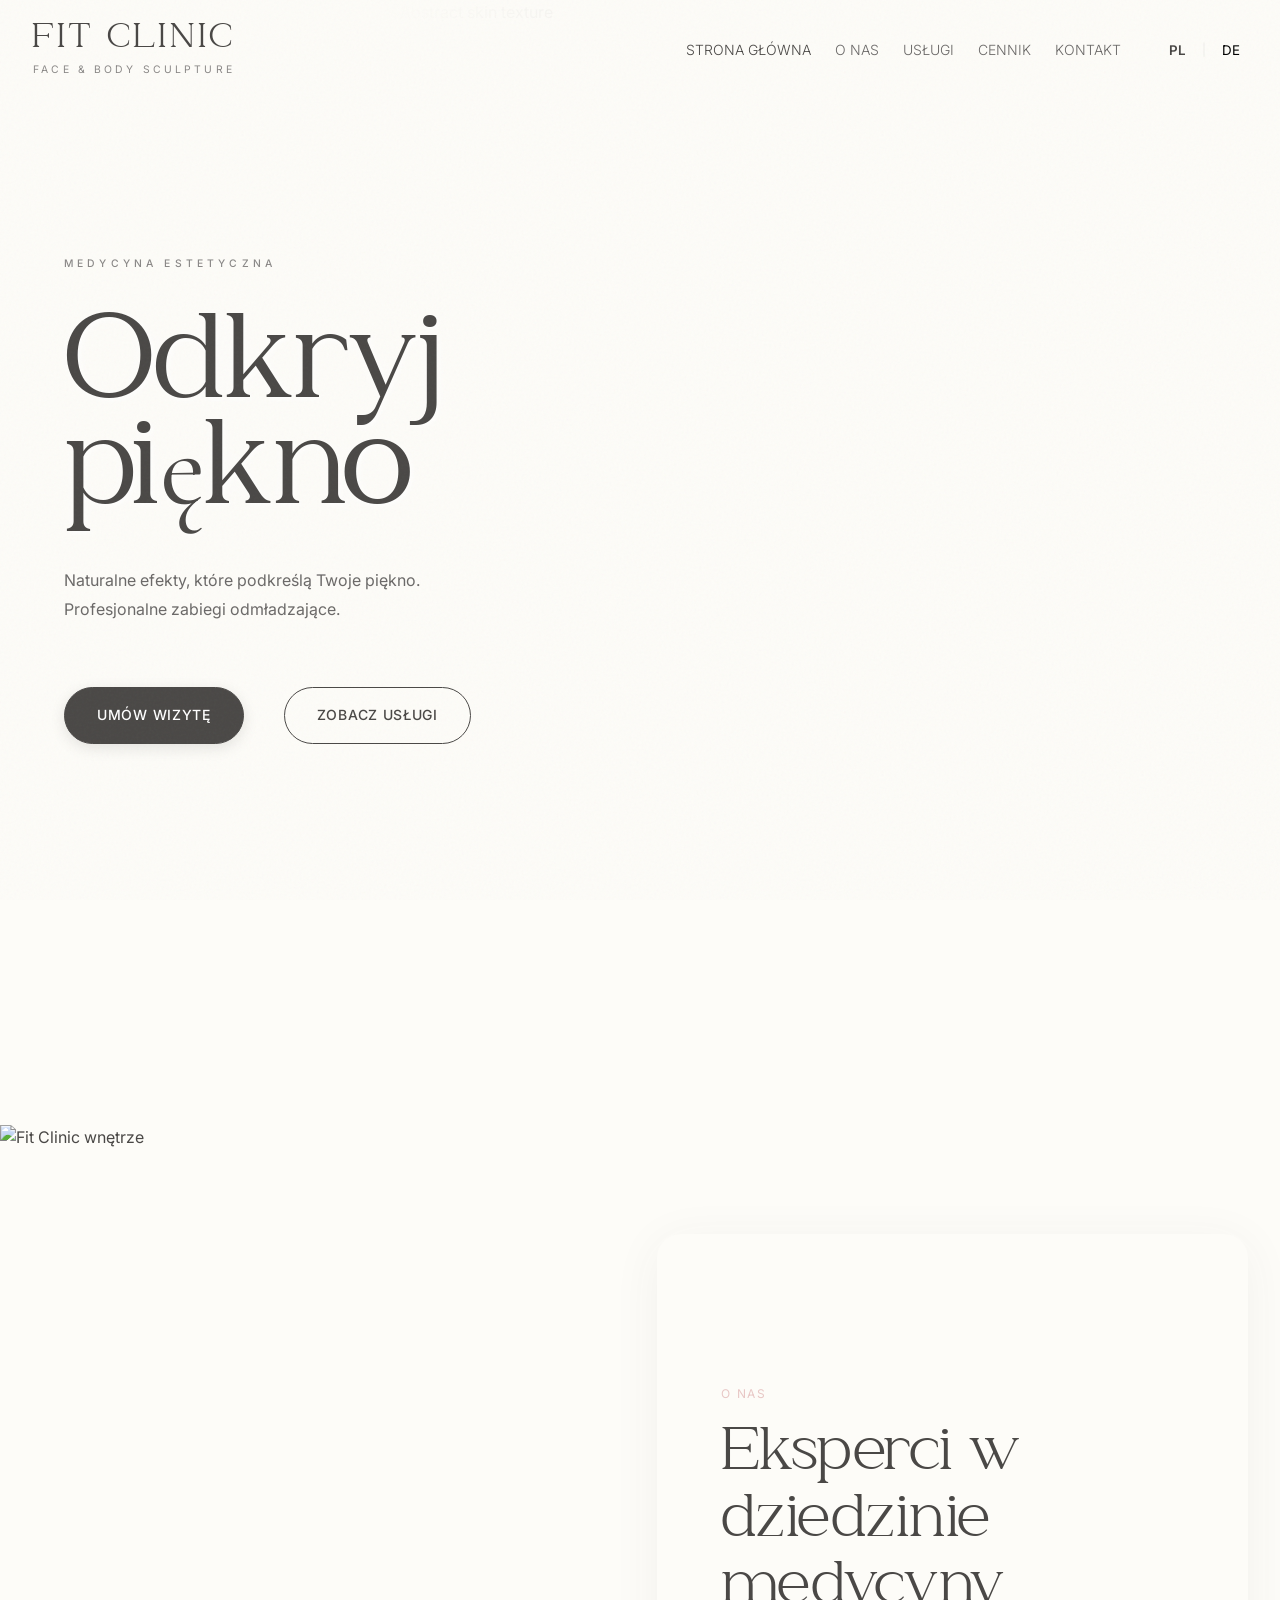
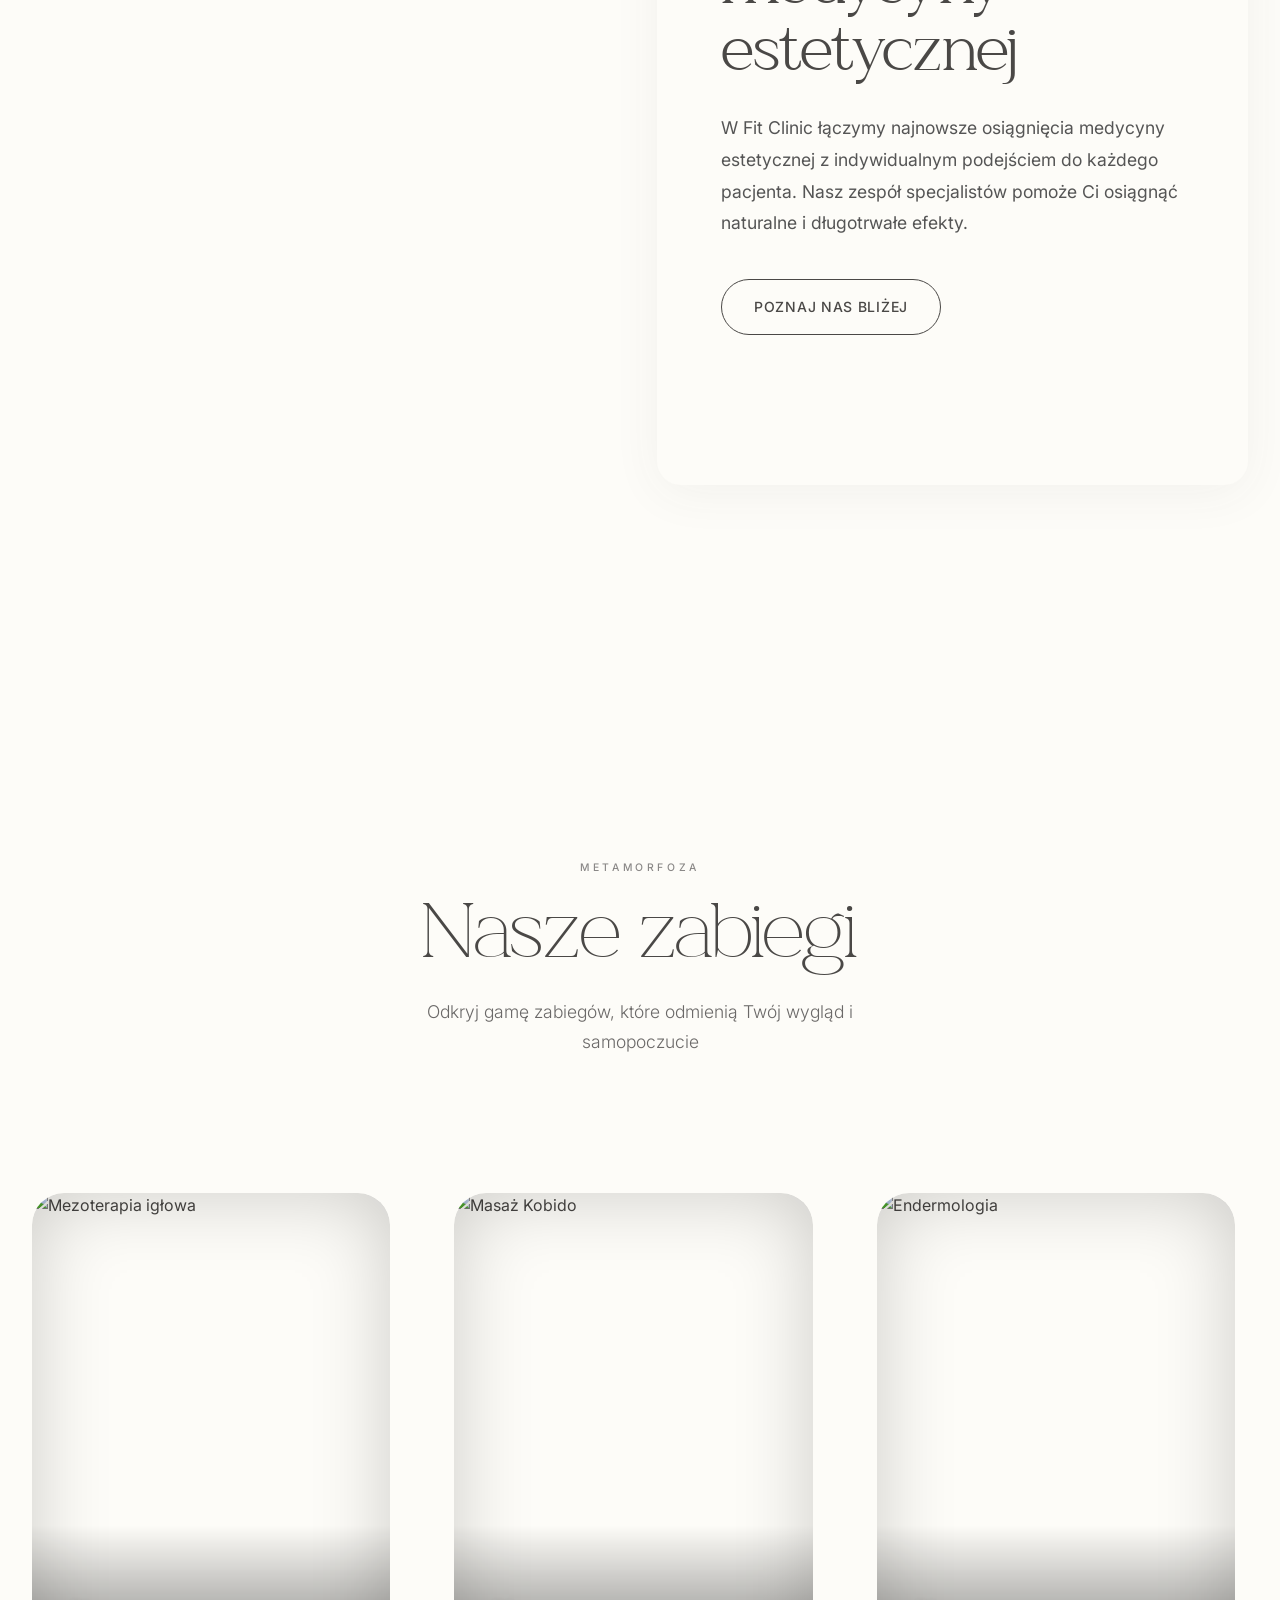
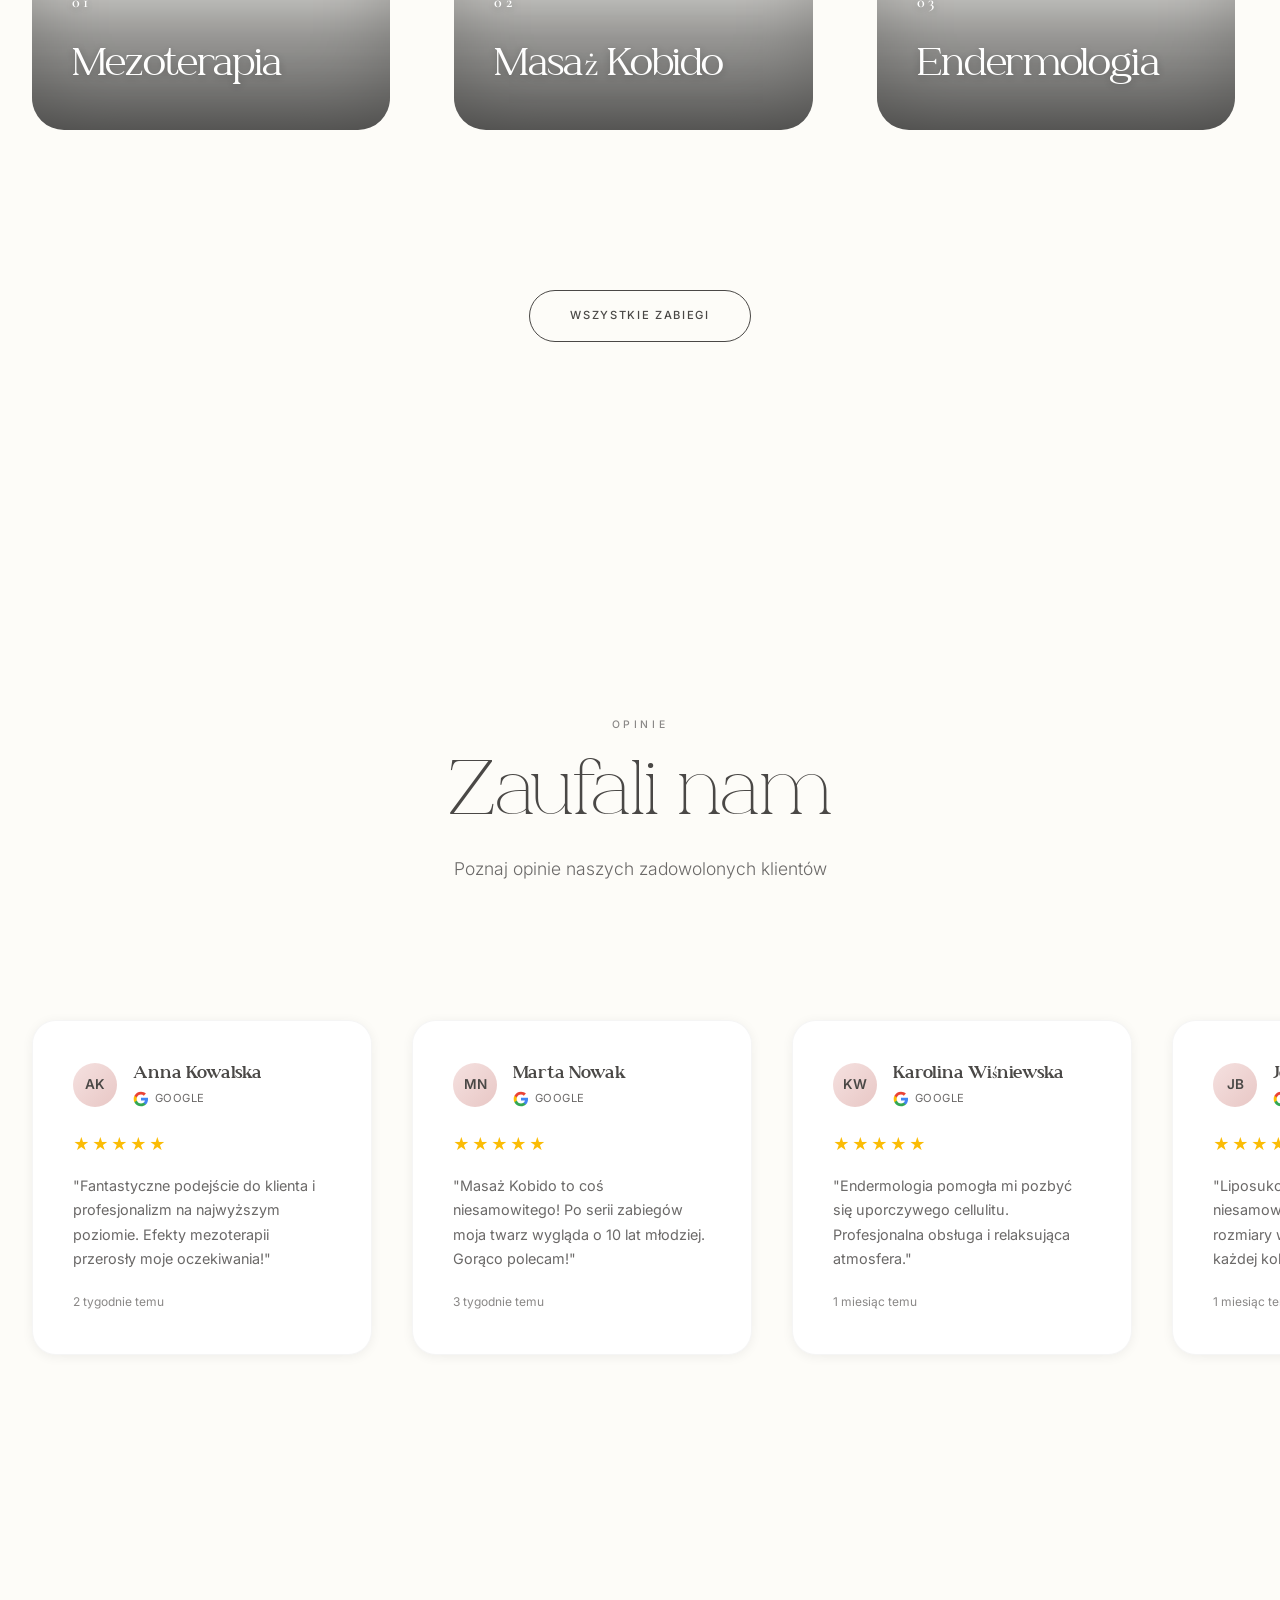
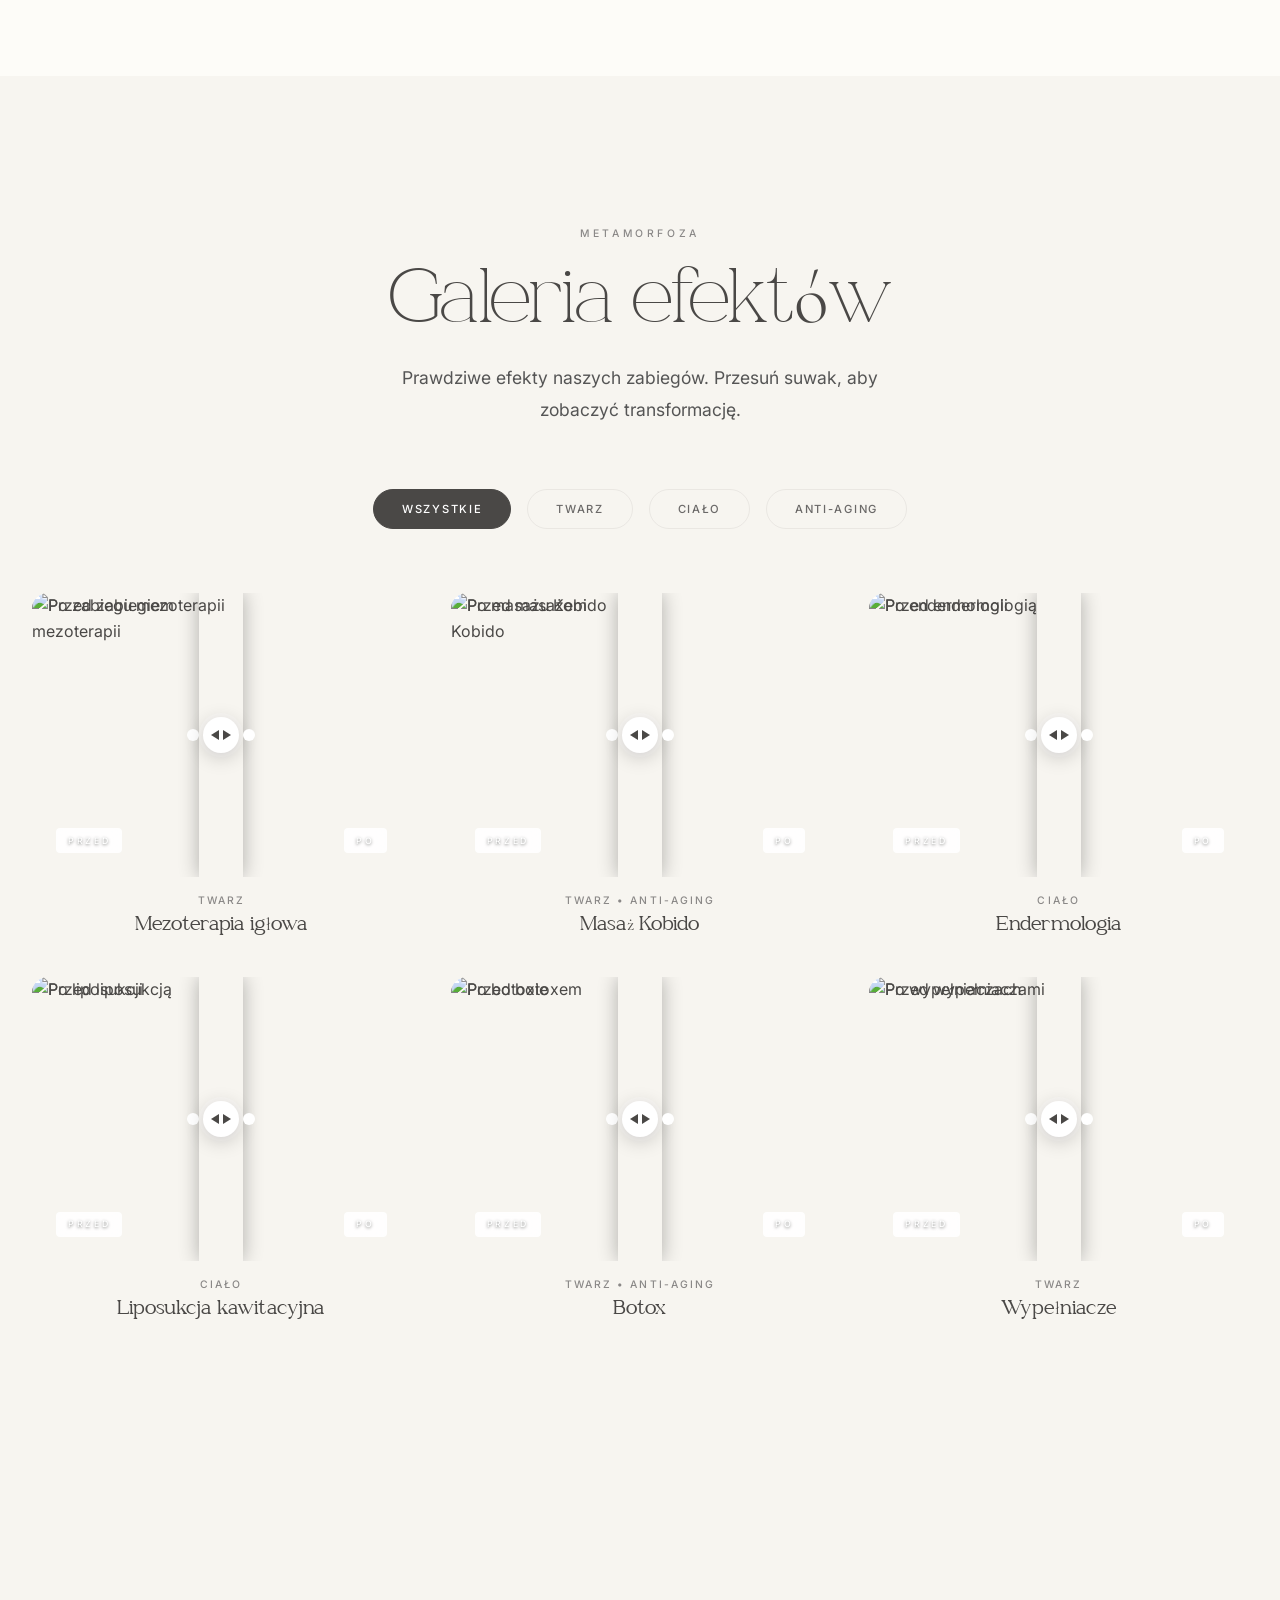
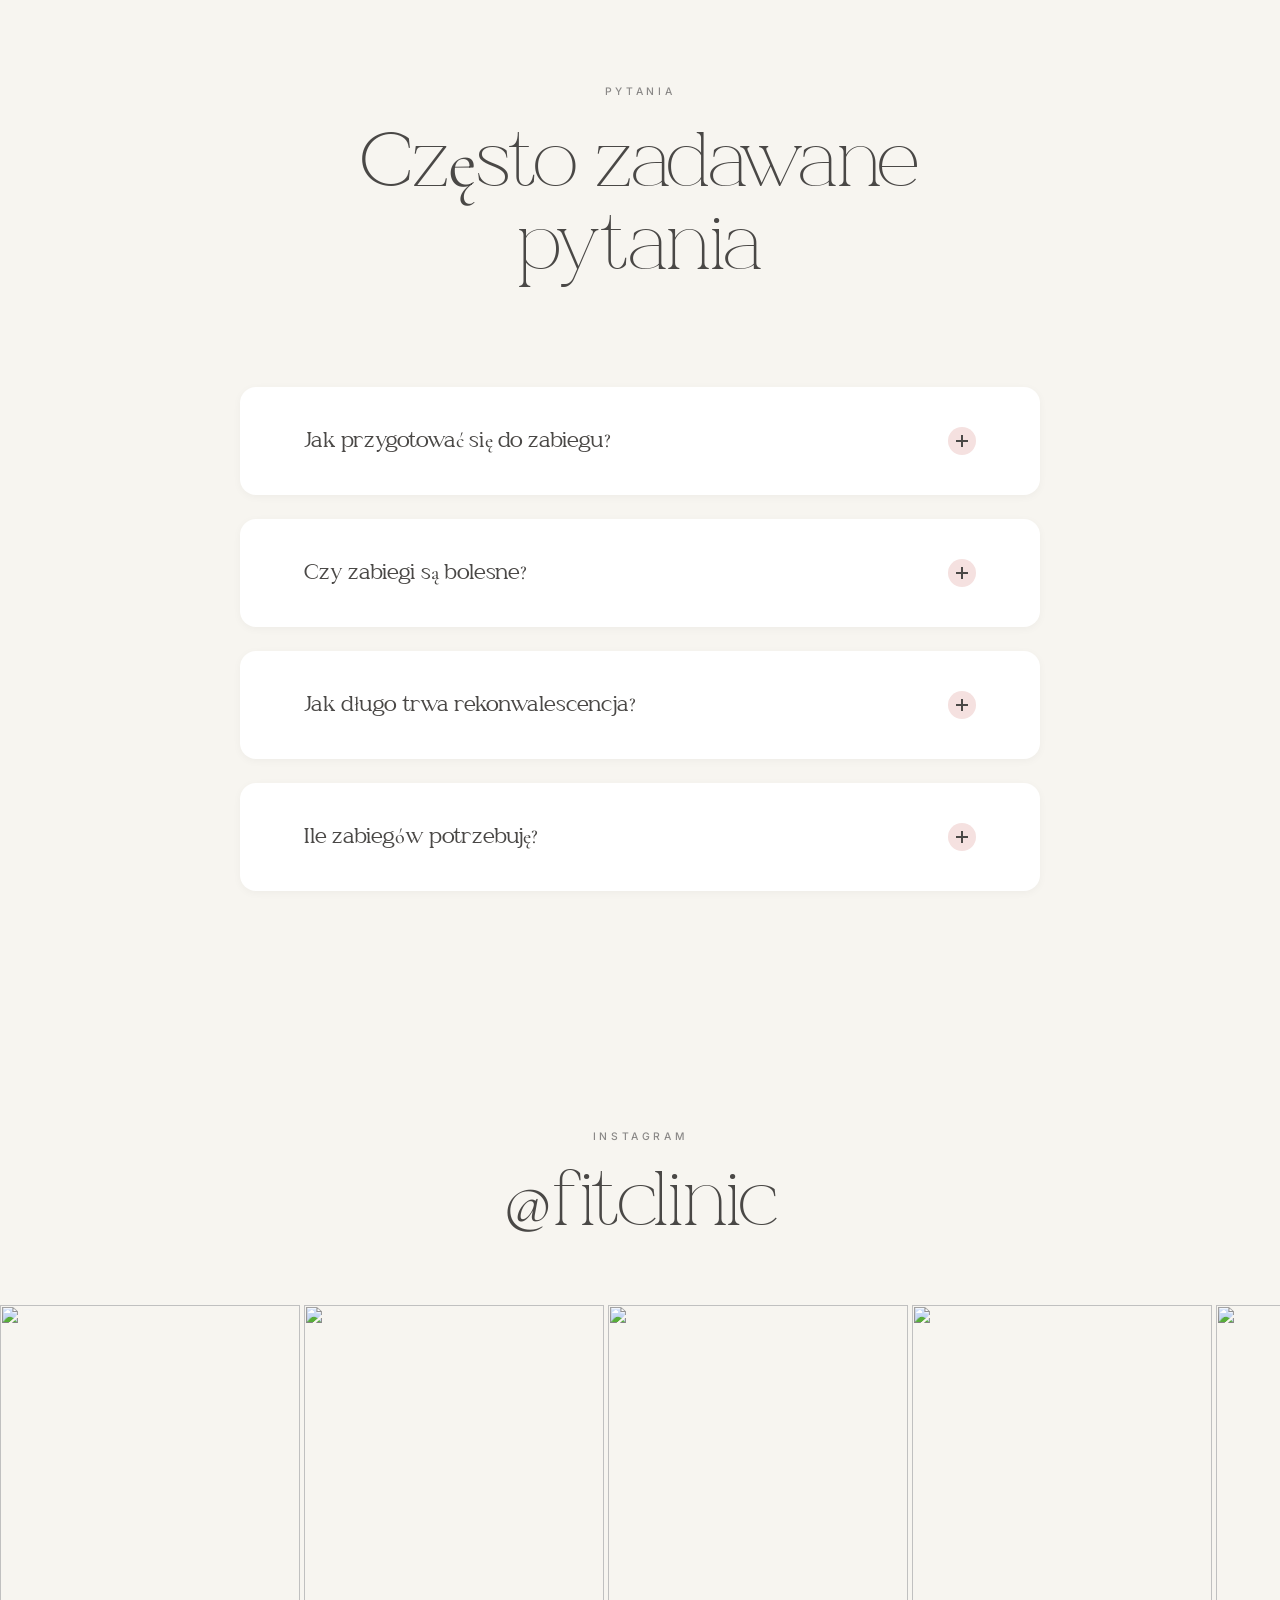
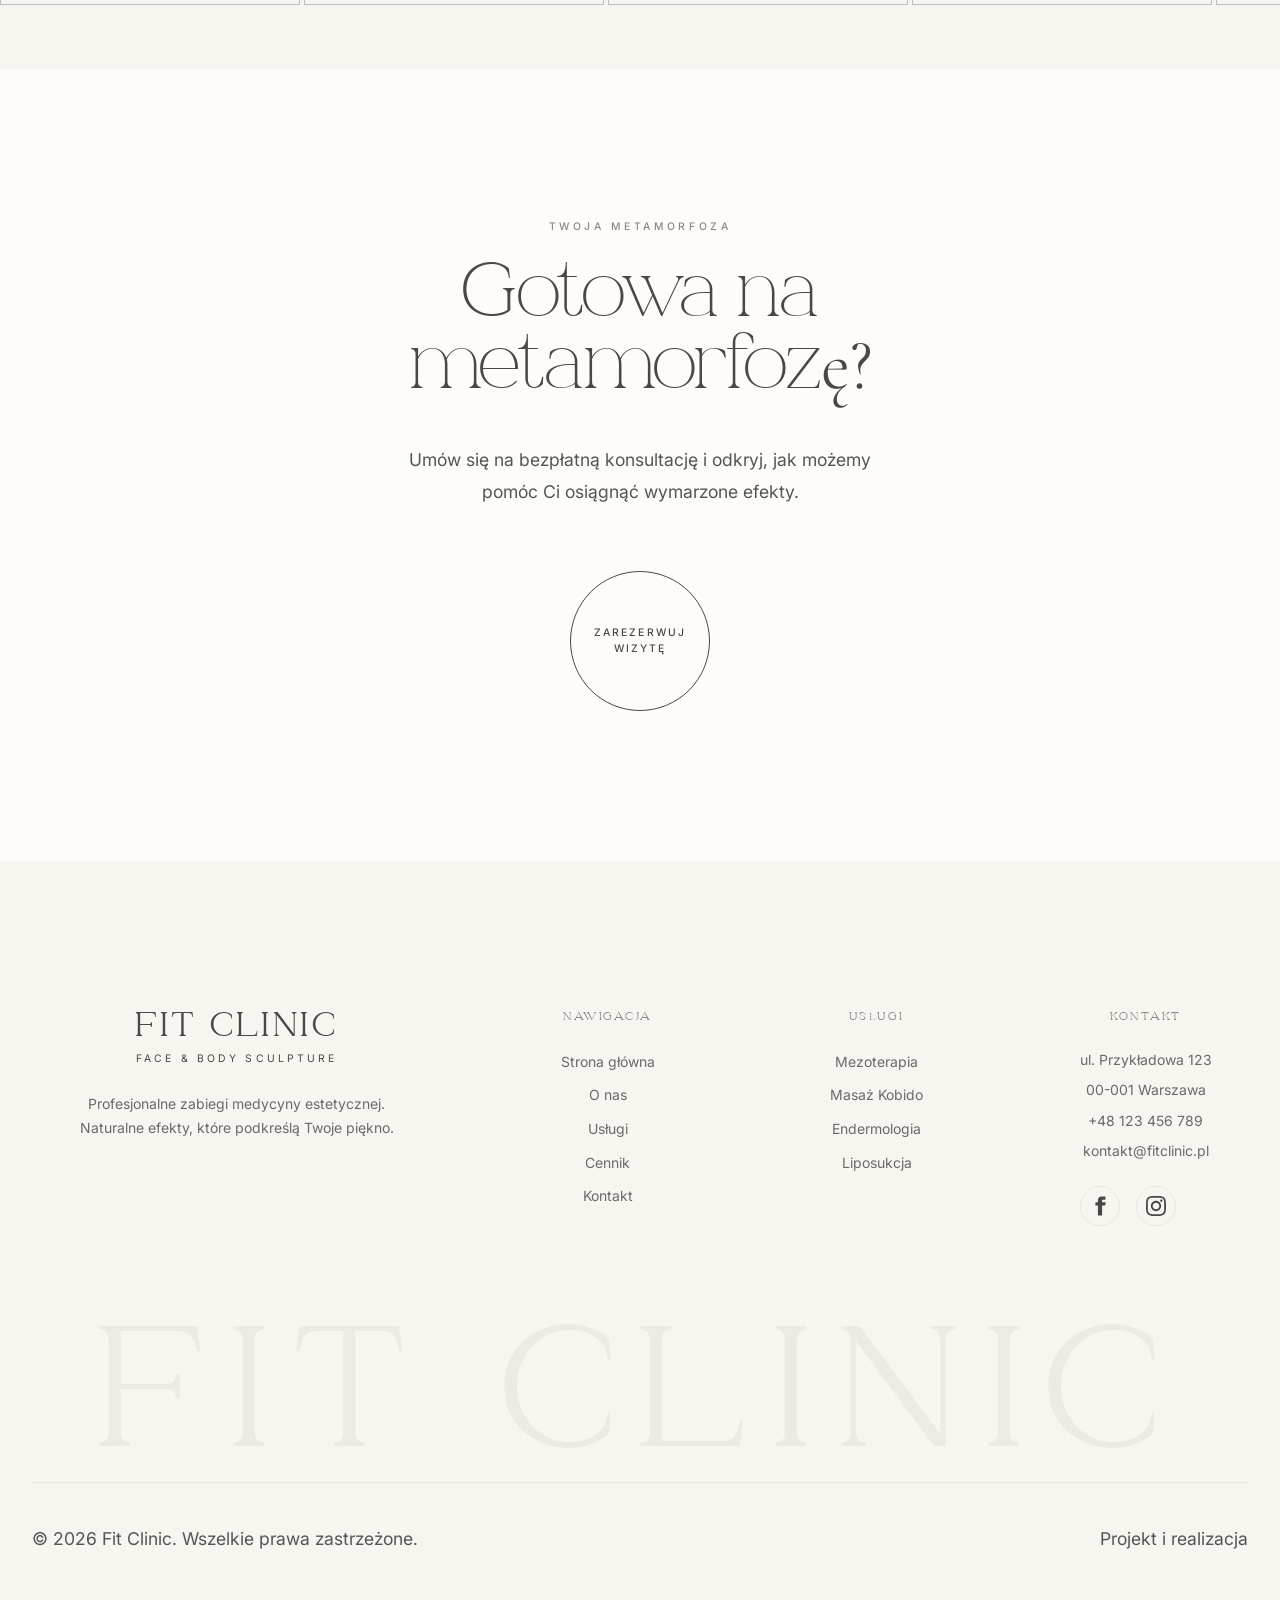
==== index.html @ cfcbd14e "Add space before br tags for proper mobile display" ====
<!DOCTYPE html>
<html lang="pl">

<head>
    <meta charset="UTF-8">
    <meta name="viewport" content="width=device-width, initial-scale=1.0">
    <meta name="description"
        content="Fit Clinic - Profesjonalne zabiegi medycyny estetycznej. Mezoterapia, masaż Kobido, endermologia i liposukcja kawitacyjna w sercu miasta.">
    <meta name="keywords"
        content="medycyna estetyczna, mezoterapia, kobido, endermologia, liposukcja, zabiegi odmładzające">
    <title>Fit Clinic | Face & Body Sculpture - Medycyna Estetyczna</title>

    <!-- Fonts -->
    <link rel="preconnect" href="https://fonts.googleapis.com">
    <link rel="preconnect" href="https://fonts.gstatic.com" crossorigin>
    <link
        href="https://fonts.googleapis.com/css2?family=Cormorant+Garamond:wght@400;500;600;700&family=Inter:wght@300;400;500;600&family=Playfair+Display:wght@400;500;600;700&display=swap"
        rel="stylesheet">

    <!-- Styles -->
    <link rel="stylesheet" href="assets/css/style.css">
    <link rel="stylesheet" href="assets/css/animations.css">
</head>

<body>
    <!-- Header -->
    <header class="header">
        <div class="container header__inner">
            <a href="index.html" class="logo">
                <span class="logo__main">Fit Clinic</span>
                <span class="logo__tagline">Face & Body Sculpture</span>
            </a>

            <nav class="nav" id="main-nav">
                <!-- Mobile Logo (visible only in mobile menu) -->
                <div class="nav__logo-mobile">
                    <span class="logo__main">Fit Clinic</span>
                    <span class="logo__tagline">Face & Body Sculpture</span>
                </div>

                <!-- Close hint -->
                <span class="nav__close-hint">Zamknij</span>

                <ul class="nav__list">
                    <li><a href="index.html" class="nav__link active" data-translate="nav.home">Strona główna</a></li>
                    <li><a href="pages/o-nas.html" class="nav__link" data-translate="nav.about">O nas</a></li>
                    <li><a href="pages/uslugi/index.html" class="nav__link" data-translate="nav.services">Usługi</a>
                    </li>
                    <li><a href="pages/cennik.html" class="nav__link" data-translate="nav.pricing">Cennik</a></li>
                    <li><a href="pages/kontakt.html" class="nav__link" data-translate="nav.contact">Kontakt</a></li>
                </ul>

                <!-- CTA Button (visible only in mobile menu) -->
                <div class="nav__cta-mobile">
                    <a href="pages/rezerwacja.html" class="btn">Umów wizytę</a>
                </div>

                <div class="lang-switch">
                    <button class="lang-switch__btn active" data-lang="pl">PL</button>
                    <span class="lang-switch__divider">|</span>
                    <button class="lang-switch__btn" data-lang="de">DE</button>
                </div>
            </nav>

            <button class="menu-toggle" id="menu-toggle" aria-label="Menu" aria-expanded="false">
                <span class="menu-toggle__bar"></span>
                <span class="menu-toggle__bar"></span>
                <span class="menu-toggle__bar"></span>
            </button>
        </div>
    </header>

    <main class="page-content">
        <!-- Hero Section - Full Screen Editorial -->
        <section class="hero">
            <div class="hero__background">
                <img src="https://images.unsplash.com/photo-1570172619644-dfd03ed5d881?w=1920&q=80"
                    alt="Abstract skin texture">
            </div>
            <div class="container">
                <div class="hero__content" data-animate="fade-up">
                    <span class="hero__eyebrow" data-translate="hero.subtitle">Medycyna estetyczna</span>
                    <h1 class="hero__title display-hero" data-translate="hero.title">Odkryj <br>piękno</h1>
                    <p class="hero__desc" data-translate="hero.description">
                        Naturalne efekty, które podkreślą Twoje piękno.
                        Profesjonalne zabiegi odmładzające.
                    </p>
                    <div class="hero__cta-group">
                        <a href="pages/kontakt.html" class="btn btn--primary" data-translate="hero.cta">Umów wizytę</a>
                        <a href="pages/uslugi/" class="btn btn--outline-light">Zobacz usługi</a>
                    </div>
                </div>
            </div>
        </section>

        <!-- About Teaser Section -->
        <section class="section section--large">
            <div class="container">
                <div class="about-teaser">
                    <div class="about-teaser__image" data-animate="slide-right">
                        <img src="https://images.unsplash.com/photo-1519823551278-64ac92734fb1?w=800&q=80"
                            alt="Fit Clinic wnętrze">
                    </div>
                    <div class="about-teaser__content" data-animate="slide-left">
                        <span class="text-uppercase text-small mb-sm"
                            style="display: block; color: var(--color-powder-pink-accent);">O nas</span>
                        <h2 class="mb-md">Eksperci w dziedzinie<br>medycyny estetycznej</h2>
                        <p class="mb-lg">
                            W Fit Clinic łączymy najnowsze osiągnięcia medycyny estetycznej z indywidualnym podejściem
                            do każdego pacjenta.
                            Nasz zespół specjalistów pomoże Ci osiągnąć naturalne i długotrwałe efekty.
                        </p>
                        <a href="pages/o-nas.html" class="btn btn--secondary">Poznaj nas bliżej</a>
                    </div>
                </div>
            </div>
        </section>

        <!-- Services Metamorphosis - Premium Horizontal Gallery -->
        <section class="section section--services">
            <div class="container">
                <div class="section__header section__header--centered" data-animate="fade-up">
                    <span class="eyebrow">Metamorfoza</span>
                    <h2 class="display-section">Nasze zabiegi</h2>
                    <p class="section__subtitle">Odkryj gamę zabiegów, które odmienią Twój wygląd i samopoczucie</p>
                </div>
            </div>

            <div class="services-scroll">
                <!-- Mezoterapia -->
                <a href="pages/uslugi/mezoterapia.html" class="service-poster" data-animate="fade-up">
                    <div class="service-poster__arrow">
                        <svg viewBox="0 0 24 24">
                            <path d="M7 17L17 7M17 7H7M17 7V17" />
                        </svg>
                    </div>
                    <div class="service-poster__image">
                        <img src="https://images.unsplash.com/photo-1616394584738-fc6e612e71b9?w=800&q=85"
                            alt="Mezoterapia igłowa">
                    </div>
                    <div class="service-poster__content">
                        <span class="service-poster__number">01</span>
                        <h3 class="service-poster__title">Mezoterapia</h3>
                        <p class="service-poster__desc">Głębokie nawilżenie i odmłodzenie skóry poprzez precyzyjne
                            mikroiniekcje</p>
                    </div>
                </a>

                <!-- Kobido -->
                <a href="pages/uslugi/kobido.html" class="service-poster" data-animate="fade-up"
                    data-animate-delay="100">
                    <div class="service-poster__arrow">
                        <svg viewBox="0 0 24 24">
                            <path d="M7 17L17 7M17 7H7M17 7V17" />
                        </svg>
                    </div>
                    <div class="service-poster__image">
                        <img src="https://images.unsplash.com/photo-1544161515-4ab6ce6db874?w=800&q=85"
                            alt="Masaż Kobido">
                    </div>
                    <div class="service-poster__content">
                        <span class="service-poster__number">02</span>
                        <h3 class="service-poster__title">Masaż Kobido</h3>
                        <p class="service-poster__desc">Starożytna japońska technika naturalnego liftingu twarzy</p>
                    </div>
                </a>

                <!-- Endermologia -->
                <a href="pages/uslugi/endermologia.html" class="service-poster" data-animate="fade-up"
                    data-animate-delay="200">
                    <div class="service-poster__arrow">
                        <svg viewBox="0 0 24 24">
                            <path d="M7 17L17 7M17 7H7M17 7V17" />
                        </svg>
                    </div>
                    <div class="service-poster__image">
                        <img src="https://images.unsplash.com/photo-1519824145371-296894a0daa9?w=800&q=85"
                            alt="Endermologia">
                    </div>
                    <div class="service-poster__content">
                        <span class="service-poster__number">03</span>
                        <h3 class="service-poster__title">Endermologia</h3>
                        <p class="service-poster__desc">Zaawansowane modelowanie sylwetki i redukcja cellulitu</p>
                    </div>
                </a>

                <!-- Liposukcja -->
                <a href="pages/uslugi/liposukcja.html" class="service-poster" data-animate="fade-up"
                    data-animate-delay="300">
                    <div class="service-poster__arrow">
                        <svg viewBox="0 0 24 24">
                            <path d="M7 17L17 7M17 7H7M17 7V17" />
                        </svg>
                    </div>
                    <div class="service-poster__image">
                        <img src="https://images.unsplash.com/photo-1576091160550-2173dba999ef?w=800&q=85"
                            alt="Liposukcja kawitacyjna">
                    </div>
                    <div class="service-poster__content">
                        <span class="service-poster__number">04</span>
                        <h3 class="service-poster__title">Liposukcja</h3>
                        <p class="service-poster__desc">Bezinwazyjna redukcja tkanki tłuszczowej ultradźwiękami</p>
                    </div>
                </a>
            </div>

            <div class="container">
                <div class="text-center mt-xl" data-animate="fade-up">
                    <a href="pages/uslugi/index.html" class="btn btn--pill">Wszystkie zabiegi</a>
                </div>
            </div>
        </section>



        <!-- Trust Section (Reviews) - Horizontal Carousel -->
        <section class="section section--large reviews-section">
            <div class="container">
                <div class="section__header section__header--centered" data-animate="fade-up">
                    <span class="eyebrow">Opinie</span>
                    <h2 class="display-section">Zaufali nam</h2>
                    <p class="section__subtitle">Poznaj opinie naszych zadowolonych klientów</p>
                </div>
            </div>

            <div class="reviews-scroll">
                <!-- Review 1 -->
                <div class="review-card">
                    <div class="review-card__header">
                        <div class="review-card__avatar">AK</div>
                        <div class="review-card__info">
                            <div class="review-card__name">Anna Kowalska</div>
                            <div class="review-card__source">
                                <svg width="16" height="16" viewBox="0 0 24 24" fill="none">
                                    <path
                                        d="M22.56 12.25c0-.78-.07-1.53-.2-2.25H12v4.26h5.92c-.26 1.37-1.04 2.53-2.21 3.31v2.77h3.57c2.08-1.92 3.28-4.74 3.28-8.09z"
                                        fill="#4285F4" />
                                    <path
                                        d="M12 23c2.97 0 5.46-.98 7.28-2.66l-3.57-2.77c-.98.66-2.23 1.06-3.71 1.06-2.86 0-5.29-1.93-6.16-4.53H2.18v2.84C3.99 20.53 7.7 23 12 23z"
                                        fill="#34A853" />
                                    <path
                                        d="M5.84 14.09c-.22-.66-.35-1.36-.35-2.09s.13-1.43.35-2.09V7.07H2.18C1.43 8.55 1 10.22 1 12s.43 3.45 1.18 4.93l2.85-2.22.81-.62z"
                                        fill="#FBBC05" />
                                    <path
                                        d="M12 5.38c1.62 0 3.06.56 4.21 1.64l3.15-3.15C17.45 2.09 14.97 1 12 1 7.7 1 3.99 3.47 2.18 7.07l3.66 2.84c.87-2.6 3.3-4.53 6.16-4.53z"
                                        fill="#EA4335" />
                                </svg>
                                Google
                            </div>
                        </div>
                    </div>
                    <div class="review-card__stars">★★★★★</div>
                    <p class="review-card__text">"Fantastyczne podejście do klienta i profesjonalizm na najwyższym
                        poziomie. Efekty mezoterapii przerosły moje oczekiwania!"</p>
                    <span class="review-card__date">2 tygodnie temu</span>
                </div>

                <!-- Review 2 -->
                <div class="review-card">
                    <div class="review-card__header">
                        <div class="review-card__avatar">MN</div>
                        <div class="review-card__info">
                            <div class="review-card__name">Marta Nowak</div>
                            <div class="review-card__source">
                                <svg width="16" height="16" viewBox="0 0 24 24" fill="none">
                                    <path
                                        d="M22.56 12.25c0-.78-.07-1.53-.2-2.25H12v4.26h5.92c-.26 1.37-1.04 2.53-2.21 3.31v2.77h3.57c2.08-1.92 3.28-4.74 3.28-8.09z"
                                        fill="#4285F4" />
                                    <path
                                        d="M12 23c2.97 0 5.46-.98 7.28-2.66l-3.57-2.77c-.98.66-2.23 1.06-3.71 1.06-2.86 0-5.29-1.93-6.16-4.53H2.18v2.84C3.99 20.53 7.7 23 12 23z"
                                        fill="#34A853" />
                                    <path
                                        d="M5.84 14.09c-.22-.66-.35-1.36-.35-2.09s.13-1.43.35-2.09V7.07H2.18C1.43 8.55 1 10.22 1 12s.43 3.45 1.18 4.93l2.85-2.22.81-.62z"
                                        fill="#FBBC05" />
                                    <path
                                        d="M12 5.38c1.62 0 3.06.56 4.21 1.64l3.15-3.15C17.45 2.09 14.97 1 12 1 7.7 1 3.99 3.47 2.18 7.07l3.66 2.84c.87-2.6 3.3-4.53 6.16-4.53z"
                                        fill="#EA4335" />
                                </svg>
                                Google
                            </div>
                        </div>
                    </div>
                    <div class="review-card__stars">★★★★★</div>
                    <p class="review-card__text">"Masaż Kobido to coś niesamowitego! Po serii zabiegów moja twarz
                        wygląda o 10 lat młodziej. Gorąco polecam!"</p>
                    <span class="review-card__date">3 tygodnie temu</span>
                </div>

                <!-- Review 3 -->
                <div class="review-card">
                    <div class="review-card__header">
                        <div class="review-card__avatar">KW</div>
                        <div class="review-card__info">
                            <div class="review-card__name">Karolina Wiśniewska</div>
                            <div class="review-card__source">
                                <svg width="16" height="16" viewBox="0 0 24 24" fill="none">
                                    <path
                                        d="M22.56 12.25c0-.78-.07-1.53-.2-2.25H12v4.26h5.92c-.26 1.37-1.04 2.53-2.21 3.31v2.77h3.57c2.08-1.92 3.28-4.74 3.28-8.09z"
                                        fill="#4285F4" />
                                    <path
                                        d="M12 23c2.97 0 5.46-.98 7.28-2.66l-3.57-2.77c-.98.66-2.23 1.06-3.71 1.06-2.86 0-5.29-1.93-6.16-4.53H2.18v2.84C3.99 20.53 7.7 23 12 23z"
                                        fill="#34A853" />
                                    <path
                                        d="M5.84 14.09c-.22-.66-.35-1.36-.35-2.09s.13-1.43.35-2.09V7.07H2.18C1.43 8.55 1 10.22 1 12s.43 3.45 1.18 4.93l2.85-2.22.81-.62z"
                                        fill="#FBBC05" />
                                    <path
                                        d="M12 5.38c1.62 0 3.06.56 4.21 1.64l3.15-3.15C17.45 2.09 14.97 1 12 1 7.7 1 3.99 3.47 2.18 7.07l3.66 2.84c.87-2.6 3.3-4.53 6.16-4.53z"
                                        fill="#EA4335" />
                                </svg>
                                Google
                            </div>
                        </div>
                    </div>
                    <div class="review-card__stars">★★★★★</div>
                    <p class="review-card__text">"Endermologia pomogła mi pozbyć się uporczywego cellulitu.
                        Profesjonalna obsługa i relaksująca atmosfera."</p>
                    <span class="review-card__date">1 miesiąc temu</span>
                </div>

                <!-- Review 4 -->
                <div class="review-card">
                    <div class="review-card__header">
                        <div class="review-card__avatar">JB</div>
                        <div class="review-card__info">
                            <div class="review-card__name">Joanna Błaszczyk</div>
                            <div class="review-card__source">
                                <svg width="16" height="16" viewBox="0 0 24 24" fill="none">
                                    <path
                                        d="M22.56 12.25c0-.78-.07-1.53-.2-2.25H12v4.26h5.92c-.26 1.37-1.04 2.53-2.21 3.31v2.77h3.57c2.08-1.92 3.28-4.74 3.28-8.09z"
                                        fill="#4285F4" />
                                    <path
                                        d="M12 23c2.97 0 5.46-.98 7.28-2.66l-3.57-2.77c-.98.66-2.23 1.06-3.71 1.06-2.86 0-5.29-1.93-6.16-4.53H2.18v2.84C3.99 20.53 7.7 23 12 23z"
                                        fill="#34A853" />
                                    <path
                                        d="M5.84 14.09c-.22-.66-.35-1.36-.35-2.09s.13-1.43.35-2.09V7.07H2.18C1.43 8.55 1 10.22 1 12s.43 3.45 1.18 4.93l2.85-2.22.81-.62z"
                                        fill="#FBBC05" />
                                    <path
                                        d="M12 5.38c1.62 0 3.06.56 4.21 1.64l3.15-3.15C17.45 2.09 14.97 1 12 1 7.7 1 3.99 3.47 2.18 7.07l3.66 2.84c.87-2.6 3.3-4.53 6.16-4.53z"
                                        fill="#EA4335" />
                                </svg>
                                Google
                            </div>
                        </div>
                    </div>
                    <div class="review-card__stars">★★★★★</div>
                    <p class="review-card__text">"Liposukcja kawitacyjna dała niesamowite efekty! Schudłam 2 rozmiary w
                        talii bez diety. Polecam każdej kobiecie!"</p>
                    <span class="review-card__date">1 miesiąc temu</span>
                </div>

                <!-- Review 5 -->
                <div class="review-card">
                    <div class="review-card__header">
                        <div class="review-card__avatar">EP</div>
                        <div class="review-card__info">
                            <div class="review-card__name">Ewa Pawlak</div>
                            <div class="review-card__source">
                                <svg width="16" height="16" viewBox="0 0 24 24" fill="none">
                                    <path
                                        d="M22.56 12.25c0-.78-.07-1.53-.2-2.25H12v4.26h5.92c-.26 1.37-1.04 2.53-2.21 3.31v2.77h3.57c2.08-1.92 3.28-4.74 3.28-8.09z"
                                        fill="#4285F4" />
                                    <path
                                        d="M12 23c2.97 0 5.46-.98 7.28-2.66l-3.57-2.77c-.98.66-2.23 1.06-3.71 1.06-2.86 0-5.29-1.93-6.16-4.53H2.18v2.84C3.99 20.53 7.7 23 12 23z"
                                        fill="#34A853" />
                                    <path
                                        d="M5.84 14.09c-.22-.66-.35-1.36-.35-2.09s.13-1.43.35-2.09V7.07H2.18C1.43 8.55 1 10.22 1 12s.43 3.45 1.18 4.93l2.85-2.22.81-.62z"
                                        fill="#FBBC05" />
                                    <path
                                        d="M12 5.38c1.62 0 3.06.56 4.21 1.64l3.15-3.15C17.45 2.09 14.97 1 12 1 7.7 1 3.99 3.47 2.18 7.07l3.66 2.84c.87-2.6 3.3-4.53 6.16-4.53z"
                                        fill="#EA4335" />
                                </svg>
                                Google
                            </div>
                        </div>
                    </div>
                    <div class="review-card__stars">★★★★★</div>
                    <p class="review-card__text">"Cudowne miejsce! Panie są bardzo miłe i kompetentne. Efekty widoczne
                        już po pierwszym zabiegu mezoterapii."</p>
                    <span class="review-card__date">2 miesiące temu</span>
                </div>

                <!-- Review 6 -->
                <div class="review-card">
                    <div class="review-card__header">
                        <div class="review-card__avatar">MS</div>
                        <div class="review-card__info">
                            <div class="review-card__name">Magdalena Szymańska</div>
                            <div class="review-card__source">
                                <svg width="16" height="16" viewBox="0 0 24 24" fill="none">
                                    <path
                                        d="M22.56 12.25c0-.78-.07-1.53-.2-2.25H12v4.26h5.92c-.26 1.37-1.04 2.53-2.21 3.31v2.77h3.57c2.08-1.92 3.28-4.74 3.28-8.09z"
                                        fill="#4285F4" />
                                    <path
                                        d="M12 23c2.97 0 5.46-.98 7.28-2.66l-3.57-2.77c-.98.66-2.23 1.06-3.71 1.06-2.86 0-5.29-1.93-6.16-4.53H2.18v2.84C3.99 20.53 7.7 23 12 23z"
                                        fill="#34A853" />
                                    <path
                                        d="M5.84 14.09c-.22-.66-.35-1.36-.35-2.09s.13-1.43.35-2.09V7.07H2.18C1.43 8.55 1 10.22 1 12s.43 3.45 1.18 4.93l2.85-2.22.81-.62z"
                                        fill="#FBBC05" />
                                    <path
                                        d="M12 5.38c1.62 0 3.06.56 4.21 1.64l3.15-3.15C17.45 2.09 14.97 1 12 1 7.7 1 3.99 3.47 2.18 7.07l3.66 2.84c.87-2.6 3.3-4.53 6.16-4.53z"
                                        fill="#EA4335" />
                                </svg>
                                Google
                            </div>
                        </div>
                    </div>
                    <div class="review-card__stars">★★★★★</div>
                    <p class="review-card__text">"Regularnie korzystam z masażu Kobido i jestem zachwycona. Skóra jest
                        jędrniejsza, a zmarszczki mniej widoczne."</p>
                    <span class="review-card__date">2 miesiące temu</span>
                </div>

                <!-- Review 7 -->
                <div class="review-card">
                    <div class="review-card__header">
                        <div class="review-card__avatar">AD</div>
                        <div class="review-card__info">
                            <div class="review-card__name">Agnieszka Dąbrowska</div>
                            <div class="review-card__source">
                                <svg width="16" height="16" viewBox="0 0 24 24" fill="none">
                                    <path
                                        d="M22.56 12.25c0-.78-.07-1.53-.2-2.25H12v4.26h5.92c-.26 1.37-1.04 2.53-2.21 3.31v2.77h3.57c2.08-1.92 3.28-4.74 3.28-8.09z"
                                        fill="#4285F4" />
                                    <path
                                        d="M12 23c2.97 0 5.46-.98 7.28-2.66l-3.57-2.77c-.98.66-2.23 1.06-3.71 1.06-2.86 0-5.29-1.93-6.16-4.53H2.18v2.84C3.99 20.53 7.7 23 12 23z"
                                        fill="#34A853" />
                                    <path
                                        d="M5.84 14.09c-.22-.66-.35-1.36-.35-2.09s.13-1.43.35-2.09V7.07H2.18C1.43 8.55 1 10.22 1 12s.43 3.45 1.18 4.93l2.85-2.22.81-.62z"
                                        fill="#FBBC05" />
                                    <path
                                        d="M12 5.38c1.62 0 3.06.56 4.21 1.64l3.15-3.15C17.45 2.09 14.97 1 12 1 7.7 1 3.99 3.47 2.18 7.07l3.66 2.84c.87-2.6 3.3-4.53 6.16-4.53z"
                                        fill="#EA4335" />
                                </svg>
                                Google
                            </div>
                        </div>
                    </div>
                    <div class="review-card__stars">★★★★★</div>
                    <p class="review-card__text">"Profesjonalna klinika z najnowszym sprzętem. Endermologia zdziałała
                        cuda z moim cellulitem na udach!"</p>
                    <span class="review-card__date">3 miesiące temu</span>
                </div>

                <!-- Review 8 -->
                <div class="review-card">
                    <div class="review-card__header">
                        <div class="review-card__avatar">NK</div>
                        <div class="review-card__info">
                            <div class="review-card__name">Natalia Kozłowska</div>
                            <div class="review-card__source">
                                <svg width="16" height="16" viewBox="0 0 24 24" fill="none">
                                    <path
                                        d="M22.56 12.25c0-.78-.07-1.53-.2-2.25H12v4.26h5.92c-.26 1.37-1.04 2.53-2.21 3.31v2.77h3.57c2.08-1.92 3.28-4.74 3.28-8.09z"
                                        fill="#4285F4" />
                                    <path
                                        d="M12 23c2.97 0 5.46-.98 7.28-2.66l-3.57-2.77c-.98.66-2.23 1.06-3.71 1.06-2.86 0-5.29-1.93-6.16-4.53H2.18v2.84C3.99 20.53 7.7 23 12 23z"
                                        fill="#34A853" />
                                    <path
                                        d="M5.84 14.09c-.22-.66-.35-1.36-.35-2.09s.13-1.43.35-2.09V7.07H2.18C1.43 8.55 1 10.22 1 12s.43 3.45 1.18 4.93l2.85-2.22.81-.62z"
                                        fill="#FBBC05" />
                                    <path
                                        d="M12 5.38c1.62 0 3.06.56 4.21 1.64l3.15-3.15C17.45 2.09 14.97 1 12 1 7.7 1 3.99 3.47 2.18 7.07l3.66 2.84c.87-2.6 3.3-4.53 6.16-4.53z"
                                        fill="#EA4335" />
                                </svg>
                                Google
                            </div>
                        </div>
                    </div>
                    <div class="review-card__stars">★★★★★</div>
                    <p class="review-card__text">"Byłam sceptyczna, ale efekty liposukcji kawitacyjnej przekonały mnie
                        całkowicie. Super atmosfera i fachowcy!"</p>
                    <span class="review-card__date">3 miesiące temu</span>
                </div>

                <!-- Review 9 -->
                <div class="review-card">
                    <div class="review-card__header">
                        <div class="review-card__avatar">IZ</div>
                        <div class="review-card__info">
                            <div class="review-card__name">Izabela Zając</div>
                            <div class="review-card__source">
                                <svg width="16" height="16" viewBox="0 0 24 24" fill="none">
                                    <path
                                        d="M22.56 12.25c0-.78-.07-1.53-.2-2.25H12v4.26h5.92c-.26 1.37-1.04 2.53-2.21 3.31v2.77h3.57c2.08-1.92 3.28-4.74 3.28-8.09z"
                                        fill="#4285F4" />
                                    <path
                                        d="M12 23c2.97 0 5.46-.98 7.28-2.66l-3.57-2.77c-.98.66-2.23 1.06-3.71 1.06-2.86 0-5.29-1.93-6.16-4.53H2.18v2.84C3.99 20.53 7.7 23 12 23z"
                                        fill="#34A853" />
                                    <path
                                        d="M5.84 14.09c-.22-.66-.35-1.36-.35-2.09s.13-1.43.35-2.09V7.07H2.18C1.43 8.55 1 10.22 1 12s.43 3.45 1.18 4.93l2.85-2.22.81-.62z"
                                        fill="#FBBC05" />
                                    <path
                                        d="M12 5.38c1.62 0 3.06.56 4.21 1.64l3.15-3.15C17.45 2.09 14.97 1 12 1 7.7 1 3.99 3.47 2.18 7.07l3.66 2.84c.87-2.6 3.3-4.53 6.16-4.53z"
                                        fill="#EA4335" />
                                </svg>
                                Google
                            </div>
                        </div>
                    </div>
                    <div class="review-card__stars">★★★★★</div>
                    <p class="review-card__text">"Fit Clinic to moja ulubiona klinika! Przemiła obsługa, czyste wnętrza
                        i co najważniejsze - skuteczne zabiegi."</p>
                    <span class="review-card__date">4 miesiące temu</span>
                </div>

                <!-- Review 10 -->
                <div class="review-card">
                    <div class="review-card__header">
                        <div class="review-card__avatar">PL</div>
                        <div class="review-card__info">
                            <div class="review-card__name">Patrycja Lewandowska</div>
                            <div class="review-card__source">
                                <svg width="16" height="16" viewBox="0 0 24 24" fill="none">
                                    <path
                                        d="M22.56 12.25c0-.78-.07-1.53-.2-2.25H12v4.26h5.92c-.26 1.37-1.04 2.53-2.21 3.31v2.77h3.57c2.08-1.92 3.28-4.74 3.28-8.09z"
                                        fill="#4285F4" />
                                    <path
                                        d="M12 23c2.97 0 5.46-.98 7.28-2.66l-3.57-2.77c-.98.66-2.23 1.06-3.71 1.06-2.86 0-5.29-1.93-6.16-4.53H2.18v2.84C3.99 20.53 7.7 23 12 23z"
                                        fill="#34A853" />
                                    <path
                                        d="M5.84 14.09c-.22-.66-.35-1.36-.35-2.09s.13-1.43.35-2.09V7.07H2.18C1.43 8.55 1 10.22 1 12s.43 3.45 1.18 4.93l2.85-2.22.81-.62z"
                                        fill="#FBBC05" />
                                    <path
                                        d="M12 5.38c1.62 0 3.06.56 4.21 1.64l3.15-3.15C17.45 2.09 14.97 1 12 1 7.7 1 3.99 3.47 2.18 7.07l3.66 2.84c.87-2.6 3.3-4.53 6.16-4.53z"
                                        fill="#EA4335" />
                                </svg>
                                Google
                            </div>
                        </div>
                    </div>
                    <div class="review-card__stars">★★★★★</div>
                    <p class="review-card__text">"Po mezoterapii moja skóra wygląda jak nigdy dotąd! Nawilżona i
                        promienna. Dziękuję całemu zespołowi!"</p>
                    <span class="review-card__date">4 miesiące temu</span>
                </div>
            </div>
        </section>

        <!-- Metamorphosis Gallery - Multi Before/After -->
        <section class="metamorphosis-gallery">
            <div class="container">
                <div class="text-center mb-xl" data-animate="fade-up">
                    <span class="eyebrow">Metamorfoza</span>
                    <h2 class="display-section">Galeria efektów</h2>
                    <p style="max-width: 500px; margin: var(--space-md) auto 0;">
                        Prawdziwe efekty naszych zabiegów. Przesuń suwak, aby zobaczyć transformację.
                    </p>
                </div>

                <!-- Category Filters -->
                <div class="gallery-filters" data-animate="fade-up">
                    <button class="gallery-filter active" data-filter="all">Wszystkie</button>
                    <button class="gallery-filter" data-filter="twarz">Twarz</button>
                    <button class="gallery-filter" data-filter="cialo">Ciało</button>
                    <button class="gallery-filter" data-filter="anti-aging">Anti-aging</button>
                </div>

                <!-- Gallery Grid -->
                <div class="gallery-grid">
                    <!-- Item 1: Mezoterapia (Twarz) -->
                    <div class="gallery-item" data-category="twarz" data-animate="fade-up">
                        <div class="before-after">
                            <div class="before-after__image before-after__after">
                                <img src="https://images.unsplash.com/photo-1616683693504-3ea7e9ad6fec?w=800&q=80"
                                    alt="Po zabiegu mezoterapii">
                            </div>
                            <div class="before-after__image before-after__before">
                                <img src="https://images.unsplash.com/photo-1590439471364-192aa70c0b53?w=800&q=80"
                                    alt="Przed zabiegiem mezoterapii">
                            </div>
                            <div class="before-after__handle">
                                <div class="before-after__handle-circle"></div>
                            </div>
                            <span class="before-after__label before-after__label--before">Przed</span>
                            <span class="before-after__label before-after__label--after">Po</span>
                        </div>
                        <span class="gallery-item__category">Twarz</span>
                        <h3 class="gallery-item__title">Mezoterapia igłowa</h3>
                    </div>

                    <!-- Item 2: Kobido (Twarz, Anti-aging) -->
                    <div class="gallery-item" data-category="twarz anti-aging" data-animate="fade-up"
                        data-animate-delay="100">
                        <div class="before-after">
                            <div class="before-after__image before-after__after">
                                <img src="https://images.unsplash.com/photo-1512290923902-8a9f81dc236c?w=800&q=80"
                                    alt="Po masażu Kobido">
                            </div>
                            <div class="before-after__image before-after__before">
                                <img src="https://images.unsplash.com/photo-1544161515-4ab6ce6db874?w=800&q=80"
                                    alt="Przed masażem Kobido">
                            </div>
                            <div class="before-after__handle">
                                <div class="before-after__handle-circle"></div>
                            </div>
                            <span class="before-after__label before-after__label--before">Przed</span>
                            <span class="before-after__label before-after__label--after">Po</span>
                        </div>
                        <span class="gallery-item__category">Twarz • Anti-aging</span>
                        <h3 class="gallery-item__title">Masaż Kobido</h3>
                    </div>

                    <!-- Item 3: Endermologia (Ciało) -->
                    <div class="gallery-item" data-category="cialo" data-animate="fade-up" data-animate-delay="200">
                        <div class="before-after">
                            <div class="before-after__image before-after__after">
                                <img src="https://images.unsplash.com/photo-1571019613454-1cb2f99b2d8b?w=800&q=80"
                                    alt="Po endermologii">
                            </div>
                            <div class="before-after__image before-after__before">
                                <img src="https://images.unsplash.com/photo-1519824145371-296894a0daa9?w=800&q=80"
                                    alt="Przed endermologią">
                            </div>
                            <div class="before-after__handle">
                                <div class="before-after__handle-circle"></div>
                            </div>
                            <span class="before-after__label before-after__label--before">Przed</span>
                            <span class="before-after__label before-after__label--after">Po</span>
                        </div>
                        <span class="gallery-item__category">Ciało</span>
                        <h3 class="gallery-item__title">Endermologia</h3>
                    </div>

                    <!-- Item 4: Liposukcja (Ciało) -->
                    <div class="gallery-item" data-category="cialo" data-animate="fade-up">
                        <div class="before-after">
                            <div class="before-after__image before-after__after">
                                <img src="https://images.unsplash.com/photo-1571019614242-c5c5dee9f50b?w=800&q=80"
                                    alt="Po liposukcji">
                            </div>
                            <div class="before-after__image before-after__before">
                                <img src="https://images.unsplash.com/photo-1576091160550-2173dba999ef?w=800&q=80"
                                    alt="Przed liposukcją">
                            </div>
                            <div class="before-after__handle">
                                <div class="before-after__handle-circle"></div>
                            </div>
                            <span class="before-after__label before-after__label--before">Przed</span>
                            <span class="before-after__label before-after__label--after">Po</span>
                        </div>
                        <span class="gallery-item__category">Ciało</span>
                        <h3 class="gallery-item__title">Liposukcja kawitacyjna</h3>
                    </div>

                    <!-- Item 5: Botox (Twarz, Anti-aging) -->
                    <div class="gallery-item" data-category="twarz anti-aging" data-animate="fade-up"
                        data-animate-delay="100">
                        <div class="before-after">
                            <div class="before-after__image before-after__after">
                                <img src="https://images.unsplash.com/photo-1598440947619-2c35fc9aa908?w=800&q=80"
                                    alt="Po botoxie">
                            </div>
                            <div class="before-after__image before-after__before">
                                <img src="https://images.unsplash.com/photo-1570172619644-dfd03ed5d881?w=800&q=80"
                                    alt="Przed botoxem">
                            </div>
                            <div class="before-after__handle">
                                <div class="before-after__handle-circle"></div>
                            </div>
                            <span class="before-after__label before-after__label--before">Przed</span>
                            <span class="before-after__label before-after__label--after">Po</span>
                        </div>
                        <span class="gallery-item__category">Twarz • Anti-aging</span>
                        <h3 class="gallery-item__title">Botox</h3>
                    </div>

                    <!-- Item 6: Wypełniacze (Twarz) -->
                    <div class="gallery-item" data-category="twarz" data-animate="fade-up" data-animate-delay="200">
                        <div class="before-after">
                            <div class="before-after__image before-after__after">
                                <img src="https://images.unsplash.com/photo-1619451334792-150fd785ee74?w=800&q=80"
                                    alt="Po wypełniaczach">
                            </div>
                            <div class="before-after__image before-after__before">
                                <img src="https://images.unsplash.com/photo-1616394584738-fc6e612e71b9?w=800&q=80"
                                    alt="Przed wypełniaczami">
                            </div>
                            <div class="before-after__handle">
                                <div class="before-after__handle-circle"></div>
                            </div>
                            <span class="before-after__label before-after__label--before">Przed</span>
                            <span class="before-after__label before-after__label--after">Po</span>
                        </div>
                        <span class="gallery-item__category">Twarz</span>
                        <h3 class="gallery-item__title">Wypełniacze</h3>
                    </div>
                </div>


            </div>
        </section>


        <!-- FAQ Section - Minimal Editorial -->
        <section class="faq-section">
            <div class="container">
                <div class="faq-container">
                    <div class="faq-header" data-animate="fade-up">
                        <span class="eyebrow">Pytania</span>
                        <h2 class="display-section">Często zadawane<br>pytania</h2>
                    </div>

                    <div class="faq-item" data-animate="fade-up">
                        <button class="faq-question">
                            <span>Jak przygotować się do zabiegu?</span>
                            <div class="faq-icon"></div>
                        </button>
                        <div class="faq-answer">
                            <div class="faq-answer-content">
                                Przed wizytą zalecamy unikanie alkoholu i intensywnego opalania przez 48 godzin.
                                W dniu zabiegu przyjdź z oczyszczoną skórą bez makijażu. Na konsultacji
                                omówimy szczegółowo wszystkie zalecenia dostosowane do wybranego zabiegu.
                            </div>
                        </div>
                    </div>

                    <div class="faq-item" data-animate="fade-up" data-animate-delay="100">
                        <button class="faq-question">
                            <span>Czy zabiegi są bolesne?</span>
                            <div class="faq-icon"></div>
                        </button>
                        <div class="faq-answer">
                            <div class="faq-answer-content">
                                Większość zabiegów jest bezbolesna lub powoduje jedynie minimalne uczucie
                                dyskomfortu. W przypadku zabiegów inwazyjnych stosujemy znieczulenie miejscowe.
                                Twój komfort jest dla nas priorytetem.
                            </div>
                        </div>
                    </div>

                    <div class="faq-item" data-animate="fade-up" data-animate-delay="200">
                        <button class="faq-question">
                            <span>Jak długo trwa rekonwalescencja?</span>
                            <div class="faq-icon"></div>
                        </button>
                        <div class="faq-answer">
                            <div class="faq-answer-content">
                                Czas rekonwalescencji zależy od rodzaju zabiegu. Wiele z nich nie wymaga
                                żadnej przerwy w codziennych aktywnościach. Na konsultacji otrzymasz
                                szczegółowe informacje dotyczące wybranego zabiegu.
                            </div>
                        </div>
                    </div>

                    <div class="faq-item" data-animate="fade-up" data-animate-delay="300">
                        <button class="faq-question">
                            <span>Ile zabiegów potrzebuję?</span>
                            <div class="faq-icon"></div>
                        </button>
                        <div class="faq-answer">
                            <div class="faq-answer-content">
                                Liczba zabiegów jest ustalana indywidualnie na podstawie Twoich potrzeb
                                i oczekiwań. Niektóre efekty widoczne są już po pierwszej wizycie,
                                inne wymagają serii zabiegów dla optymalnych rezultatów.
                            </div>
                        </div>
                    </div>
                </div>
        </section>

        <!-- Instagram Feed - Infinite Marquee -->
        <section class="instagram-marquee">
            <div class="container">
                <div class="text-center mb-xl" data-animate="fade-up">
                    <span class="eyebrow">Instagram</span>
                    <h2 class="display-section">@fitclinic</h2>
                </div>
            </div>

            <!-- Marquee Track (no container for edge-to-edge) -->
            <div class="instagram-marquee__track">
                <!-- First set of images -->
                <div class="instagram-marquee__item">
                    <img src="https://images.unsplash.com/photo-1570172619644-dfd03ed5d881?w=400&q=80" alt="">
                </div>
                <div class="instagram-marquee__item">
                    <img src="https://images.unsplash.com/photo-1616394584738-fc6e612e71b9?w=400&q=80" alt="">
                </div>
                <div class="instagram-marquee__item">
                    <img src="https://images.unsplash.com/photo-1512290923902-8a9f81dc236c?w=400&q=80" alt="">
                </div>
                <div class="instagram-marquee__item">
                    <img src="https://images.unsplash.com/photo-1598440947619-2c35fc9aa908?w=400&q=80" alt="">
                </div>
                <div class="instagram-marquee__item">
                    <img src="https://images.unsplash.com/photo-1616683693504-3ea7e9ad6fec?w=400&q=80" alt="">
                </div>
                <div class="instagram-marquee__item">
                    <img src="https://images.unsplash.com/photo-1487412720507-e7ab37603c6f?w=400&q=80" alt="">
                </div>
                <div class="instagram-marquee__item">
                    <img src="https://images.unsplash.com/photo-1519824145371-296894a0daa9?w=400&q=80" alt="">
                </div>
                <div class="instagram-marquee__item">
                    <img src="https://images.unsplash.com/photo-1544161515-4ab6ce6db874?w=400&q=80" alt="">
                </div>
                <!-- Duplicate set for seamless loop -->
                <div class="instagram-marquee__item">
                    <img src="https://images.unsplash.com/photo-1570172619644-dfd03ed5d881?w=400&q=80" alt="">
                </div>
                <div class="instagram-marquee__item">
                    <img src="https://images.unsplash.com/photo-1616394584738-fc6e612e71b9?w=400&q=80" alt="">
                </div>
                <div class="instagram-marquee__item">
                    <img src="https://images.unsplash.com/photo-1512290923902-8a9f81dc236c?w=400&q=80" alt="">
                </div>
                <div class="instagram-marquee__item">
                    <img src="https://images.unsplash.com/photo-1598440947619-2c35fc9aa908?w=400&q=80" alt="">
                </div>
                <div class="instagram-marquee__item">
                    <img src="https://images.unsplash.com/photo-1616683693504-3ea7e9ad6fec?w=400&q=80" alt="">
                </div>
                <div class="instagram-marquee__item">
                    <img src="https://images.unsplash.com/photo-1487412720507-e7ab37603c6f?w=400&q=80" alt="">
                </div>
                <div class="instagram-marquee__item">
                    <img src="https://images.unsplash.com/photo-1519824145371-296894a0daa9?w=400&q=80" alt="">
                </div>
                <div class="instagram-marquee__item">
                    <img src="https://images.unsplash.com/photo-1544161515-4ab6ce6db874?w=400&q=80" alt="">
                </div>
            </div>
        </section>

        <!-- CTA Section - Light Elegant -->
        <section class="section section--cta">
            <div class="container text-center">
                <div data-animate="fade-up">
                    <span class="eyebrow">Twoja metamorfoza</span>
                    <h2 class="display-section">Gotowa na<br>metamorfozę?</h2>
                    <p style="max-width: 500px; margin: var(--space-lg) auto var(--space-xl);">
                        Umów się na bezpłatną konsultację i odkryj, jak możemy pomóc
                        Ci osiągnąć wymarzone efekty.
                    </p>
                    <a href="rezerwacja.html" class="btn btn--magnetic">
                        <span>Zarezerwuj<br>wizytę</span>
                    </a>
                </div>
            </div>
        </section>
    </main>

    <!-- Footer -->
    <footer class="footer">
        <div class="container">
            <div class="footer__grid">
                <div class="footer__brand">
                    <a href="index.html" class="logo footer__logo">
                        <span class="logo__main">Fit Clinic</span>
                        <span class="logo__tagline">Face & Body Sculpture</span>
                    </a>
                    <p class="footer__description">
                        Profesjonalne zabiegi medycyny estetycznej.
                        Naturalne efekty, które podkreślą Twoje piękno.
                    </p>
                </div>

                <div class="footer__column">
                    <h4 class="footer__title">Nawigacja</h4>
                    <ul class="footer__links">
                        <li><a href="index.html" class="footer__link">Strona główna</a></li>
                        <li><a href="pages/o-nas.html" class="footer__link">O nas</a></li>
                        <li><a href="pages/uslugi/index.html" class="footer__link">Usługi</a></li>
                        <li><a href="pages/cennik.html" class="footer__link">Cennik</a></li>
                        <li><a href="pages/kontakt.html" class="footer__link">Kontakt</a></li>
                    </ul>
                </div>

                <div class="footer__column">
                    <h4 class="footer__title">Usługi</h4>
                    <ul class="footer__links">
                        <li><a href="pages/uslugi/mezoterapia.html" class="footer__link">Mezoterapia</a></li>
                        <li><a href="pages/uslugi/kobido.html" class="footer__link">Masaż Kobido</a></li>
                        <li><a href="pages/uslugi/endermologia.html" class="footer__link">Endermologia</a></li>
                        <li><a href="pages/uslugi/liposukcja.html" class="footer__link">Liposukcja</a></li>
                    </ul>
                </div>

                <div class="footer__column">
                    <h4 class="footer__title">Kontakt</h4>
                    <div class="footer__contact-item">ul. Przykładowa 123</div>
                    <div class="footer__contact-item">00-001 Warszawa</div>
                    <div class="footer__contact-item">+48 123 456 789</div>
                    <div class="footer__contact-item">kontakt@fitclinic.pl</div>

                    <div class="footer__socials">
                        <a href="#" class="footer__social" aria-label="Facebook">
                            <svg width="20" height="20" fill="currentColor" viewBox="0 0 24 24">
                                <path
                                    d="M18.77 7.46H14.5v-1.9c0-.9.6-1.1 1-1.1h3V.5h-4.33C10.24.5 9.5 3.44 9.5 5.32v2.15h-3v4h3v12h5v-12h3.85l.42-4z" />
                            </svg>
                        </a>
                        <a href="#" class="footer__social" aria-label="Instagram">
                            <svg width="20" height="20" fill="currentColor" viewBox="0 0 24 24">
                                <path
                                    d="M12 2.163c3.204 0 3.584.012 4.85.07 3.252.148 4.771 1.691 4.919 4.919.058 1.265.069 1.645.069 4.849 0 3.205-.012 3.584-.069 4.849-.149 3.225-1.664 4.771-4.919 4.919-1.266.058-1.644.07-4.85.07-3.204 0-3.584-.012-4.849-.07-3.26-.149-4.771-1.699-4.919-4.92-.058-1.265-.07-1.644-.07-4.849 0-3.204.013-3.583.07-4.849.149-3.227 1.664-4.771 4.919-4.919 1.266-.057 1.645-.069 4.849-.069zm0-2.163c-3.259 0-3.667.014-4.947.072-4.358.2-6.78 2.618-6.98 6.98-.059 1.281-.073 1.689-.073 4.948 0 3.259.014 3.668.072 4.948.2 4.358 2.618 6.78 6.98 6.98 1.281.058 1.689.072 4.948.072 3.259 0 3.668-.014 4.948-.072 4.354-.2 6.782-2.618 6.979-6.98.059-1.28.073-1.689.073-4.948 0-3.259-.014-3.667-.072-4.947-.196-4.354-2.617-6.78-6.979-6.98-1.281-.059-1.69-.073-4.949-.073zm0 5.838c-3.403 0-6.162 2.759-6.162 6.162s2.759 6.163 6.162 6.163 6.162-2.759 6.162-6.163c0-3.403-2.759-6.162-6.162-6.162zm0 10.162c-2.209 0-4-1.79-4-4 0-2.209 1.791-4 4-4s4 1.791 4 4c0 2.21-1.791 4-4 4zm6.406-11.845c-.796 0-1.441.645-1.441 1.44s.645 1.44 1.441 1.44c.795 0 1.439-.645 1.439-1.44s-.644-1.44-1.439-1.44z" />
                            </svg>
                        </a>
                    </div>
                </div>
            </div>

            <!-- Giant Logo -->
            <div class="footer__giant-logo">Fit Clinic</div>

            <div class="footer__bottom">
                <p>© 2026 Fit Clinic. Wszelkie prawa zastrzeżone.</p>
                <p>Projekt i realizacja</p>
            </div>
        </div>
    </footer>

    <!-- Floating CTA -->
    <div class="floating-cta">
        <a href="kontakt.html" class="btn btn--primary">Umów wizytę</a>
    </div>

    <!-- Scripts -->
    <script src="assets/js/main.js"></script>
    <script src="assets/js/scroll.js"></script>
</body>

</html>
---- assets/css/style.css ----
/* ==========================================================================
   FIT CLINIC - Ultra-Premium Design System
   "Aesthetic Spa meets Art Gallery" - Emotion through Asymmetry
   ========================================================================== */

/* --------------------------------------------------------------------------
   CSS Custom Properties (Design Tokens)
   -------------------------------------------------------------------------- */
/* Fonts */
/* Fonts */
@font-face {
    font-family: 'Nerivo';
    src: url('../fonts/nv-nerivo-serif-font-family/NVNerivoDemo-Bold-BF69822578bd327.ttf') format('truetype');
    font-weight: 700;
    font-style: normal;
    font-display: swap;
}

@font-face {
    font-family: 'Nerivo';
    src: url('../fonts/nv-nerivo-serif-font-family/NVNerivoDemo-Regular-BF6982256ae0d2a.ttf') format('truetype');
    font-weight: 400;
    font-style: normal;
    font-display: swap;
}

@font-face {
    font-family: 'Nerivo';
    src: url('../fonts/nv-nerivo-serif-font-family/NVNerivoDemo-Light-BF69822565adc10.ttf') format('truetype');
    font-weight: 300;
    font-style: normal;
    font-display: swap;
}

@font-face {
    font-family: 'Nerivo';
    src: url('../fonts/nv-nerivo-serif-font-family/NVNerivoDemo-Thin-BF69822558bfd4d.ttf') format('truetype');
    font-weight: 100;
    font-style: normal;
    font-display: swap;
}

:root {
    /* Colors - Strict Light Palette (NO DARK BACKGROUNDS) */
    --color-ivory: #FDFCF8;
    /* Primary background */
    --color-cream: #F7F5F0;
    /* Footer/Section background */
    --color-sand: #F5F2ED;
    /* Subtle variation */
    --color-powder-blush: #FCF0EF;
    /* Soft pink accent */
    --color-powder-pink: #F5E1E0;
    --color-powder-pink-accent: #E8C7C5;
    --color-champagne-gold: #C9A96E;

    /* Text Colors */
    --color-text: #4A4846;
    /* Deep Warm Grey - Primary (never pure black) */
    --color-text-light: #6B6968;
    --color-text-muted: #8A8887;
    --color-text-body: #555555;
    /* Neutral Grey for body text */
    --color-white: #FFFFFF;
    --color-border: rgba(74, 72, 70, 0.08);

    /* Legacy aliases for compatibility */
    --color-alabaster: var(--color-ivory);
    --color-off-white: var(--color-cream);
    --color-bone-white: var(--color-cream);
    --color-charcoal: var(--color-text);
    --color-soft-brown: var(--color-text-light);
    --color-champagne: var(--color-champagne-gold);
    --color-nude-beige: var(--color-powder-pink);

    /* =========================================================================
       TYPOGRAPHY SYSTEM - "Holy Grail" Hierarchy
       ========================================================================= */

    /* Font Families */
    --font-wagon: 'Nerivo', 'Cormorant Garamond', 'Playfair Display', serif;
    /* Alias for Display Font */
    --font-display: 'Nerivo', 'Cormorant Garamond', 'Playfair Display', serif;
    --font-logo: 'Nerivo', 'serif';
    --font-body: 'Inter', 'Lato', -apple-system, BlinkMacSystemFont, sans-serif;

    /* H1 - Hero/Page Title (Huge, Editorial, Sculptural) */
    --font-h1-family: var(--font-wagon);
    --font-h1-size: clamp(3.5rem, 8vw, 7rem);
    --font-h1-weight: 100;
    /* Reduced to Thin */
    --font-h1-line-height: 1.1;
    --font-h1-letter-spacing: -0.02em;
    --font-h1-color: var(--color-text);

    /* H2 - Section Headlines (Elegant, Distinct) */
    --font-h2-family: var(--font-wagon);
    --font-h2-size: clamp(2.5rem, 5vw, 3.5rem);
    --font-h2-weight: 300;
    /* Reduced to Light */
    --font-h2-line-height: 1.2;
    --font-h2-letter-spacing: -0.01em;
    --font-h2-color: var(--color-text);

    /* H3 - Card/Feature Titles (Sophisticated, Clean) */
    --font-h3-family: var(--font-wagon);
    --font-h3-size: clamp(1.5rem, 3vw, 2rem);
    --font-h3-weight: 300;
    /* Reduced to Light */
    --font-h3-line-height: 1.3;
    --font-h3-letter-spacing: 0;
    --font-h3-color: var(--color-text);

    /* H4-H6 */
    --font-h4-size: 1.25rem;
    --font-h5-size: 1.1rem;
    --font-h6-size: 1rem;

    /* Body Text (High Readability) */
    --font-body-size: 1.1rem;
    --font-body-line-height: 1.8;
    --font-body-color: var(--color-text-body);

    /* =========================================================================
       SPACING SYSTEM - Vertical Rhythm
       ========================================================================= */
    --space-xs: 0.5rem;
    --space-sm: 1rem;
    --space-md: 1.5rem;
    --space-lg: 2.5rem;
    --space-xl: 4rem;
    --space-2xl: 6rem;
    --space-3xl: 9.375rem;
    /* 150px - Luxury breathing room */
    --space-luxury: 9.375rem;
    /* 150px explicit */

    /* Section Padding (Consistent across all pages) */
    --section-padding: 7.5rem;
    /* 120px */
    --section-padding-large: 9.375rem;
    /* 150px */

    /* Layout */
    --container-max: 1400px;
    --container-padding: 2rem;

    /* Borders */
    --radius-sm: 4px;
    --radius-md: 8px;
    --radius-lg: 16px;
    --radius-xl: 24px;
    --radius-2xl: 32px;

    /* Shadows - Ethereal, barely visible */
    --shadow-sm: 0 2px 12px rgba(74, 72, 70, 0.03);
    --shadow-md: 0 4px 30px rgba(74, 72, 70, 0.05);
    --shadow-lg: 0 8px 50px rgba(74, 72, 70, 0.06);
    --shadow-lift: 0 20px 60px rgba(74, 72, 70, 0.08);

    /* Transitions - Smooth & Luxurious */
    --transition-fast: 0.2s cubic-bezier(0.25, 0.46, 0.45, 0.94);
    --transition-base: 0.4s cubic-bezier(0.25, 0.46, 0.45, 0.94);
    --transition-slow: 0.6s cubic-bezier(0.25, 0.46, 0.45, 0.94);
    --transition-luxury: 0.8s cubic-bezier(0.16, 1, 0.3, 1);

    /* Header */
    --header-height: 100px;
}

/* --------------------------------------------------------------------------
   Reset & Base Styles
   -------------------------------------------------------------------------- */
*,
*::before,
*::after {
    box-sizing: border-box;
    margin: 0;
    padding: 0;
}

html {
    scroll-behavior: smooth;
    font-size: 16px;
    overflow-x: hidden;
}

body {
    font-family: var(--font-body);
    font-size: 1rem;
    line-height: 1.6;
    color: var(--color-text);
    background-color: var(--color-ivory);
    -webkit-font-smoothing: antialiased;
    -moz-osx-font-smoothing: grayscale;
    overflow-x: hidden;
    position: relative;
}

img {
    max-width: 100%;
    height: auto;
    display: block;
}

a {
    color: inherit;
    text-decoration: none;
    transition: color var(--transition-fast);
}

ul,
ol {
    list-style: none;
}

button {
    font-family: inherit;
    cursor: pointer;
    border: none;
    background: none;
}

/* --------------------------------------------------------------------------
   Typography - Holy Grail System
   -------------------------------------------------------------------------- */
h1,
h2,
h3,
h4,
h5,
h6 {
    font-family: var(--font-wagon);
    font-weight: 400;
    line-height: 1.2;
    color: var(--color-text);
}

/* H1 - Hero/Page Title (Huge, Editorial, Sculptural) */
h1 {
    font-family: var(--font-h1-family);
    font-size: var(--font-h1-size);
    font-weight: var(--font-h1-weight);
    line-height: var(--font-h1-line-height);
    letter-spacing: var(--font-h1-letter-spacing);
    color: var(--font-h1-color);
}

/* H2 - Section Headlines (Elegant, Distinct) */
h2 {
    font-family: var(--font-h2-family);
    font-size: var(--font-h2-size);
    font-weight: var(--font-h2-weight);
    line-height: var(--font-h2-line-height);
    letter-spacing: var(--font-h2-letter-spacing);
    color: var(--font-h2-color);
}

/* H3 - Card/Feature Titles (Sophisticated, Clean) */
h3 {
    font-family: var(--font-h3-family);
    font-size: var(--font-h3-size);
    font-weight: var(--font-h3-weight);
    line-height: var(--font-h3-line-height);
    letter-spacing: var(--font-h3-letter-spacing);
    color: var(--font-h3-color);
}

h4 {
    font-size: var(--font-h4-size);
}

h5 {
    font-size: var(--font-h5-size);
}

h6 {
    font-size: var(--font-h6-size);
}

/* Body Text (High Readability) */
p {
    font-family: var(--font-body);
    font-size: var(--font-body-size);
    line-height: var(--font-body-line-height);
    color: var(--font-body-color);
    max-width: 65ch;
}

.text-center {
    text-align: center;
}

.text-right {
    text-align: right;
}

.text-small {
    font-size: 0.875rem;
}

.text-large {
    font-size: 1.125rem;
}

.text-display {
    font-family: var(--font-display);
}

.text-uppercase {
    text-transform: uppercase;
    letter-spacing: 0.15em;
    font-size: 0.75rem;
}

/* Ultra-Large Display Typography - Must match H1 styling */
.display-hero {
    font-family: var(--font-h1-family);
    font-size: clamp(4rem, 12vw, 8rem);
    font-weight: 100;
    /* Explicitly Thin */
    letter-spacing: var(--font-h1-letter-spacing);
    line-height: var(--font-h1-line-height);
    color: var(--font-h1-color);
}

/* Mobile: hide br and nowrap */
@media (max-width: 768px) {
    .display-hero br {
        display: none;
    }

    .display-hero {
        white-space: nowrap;
    }
}

.display-section {
    font-family: var(--font-h1-family);
    font-size: clamp(2.5rem, 6vw, 4.5rem);
    font-weight: var(--font-h1-weight);
    letter-spacing: var(--font-h1-letter-spacing);
    line-height: 1;
    color: var(--font-h1-color);
}

.eyebrow {
    display: block;
    font-size: 0.65rem;
    font-weight: 500;
    text-transform: uppercase;
    letter-spacing: 0.35em;
    color: var(--color-text-muted);
    margin-bottom: var(--space-md);
}

/* --------------------------------------------------------------------------
   Layout
   -------------------------------------------------------------------------- */
.container {
    width: 100%;
    max-width: var(--container-max);
    margin: 0 auto;
    padding: 0 var(--container-padding);
}

.section {
    padding: var(--space-3xl) 0;
}

.section--large {
    padding: calc(var(--space-3xl) * 1.5) 0;
}

/* Grid */
.grid {
    display: grid;
    gap: var(--space-md);
}

.grid-2 {
    grid-template-columns: repeat(2, 1fr);
}

.grid-3 {
    grid-template-columns: repeat(3, 1fr);
}

.grid-4 {
    grid-template-columns: repeat(4, 1fr);
}

@media (max-width: 992px) {
    .grid-4 {
        grid-template-columns: repeat(2, 1fr);
    }

    .grid-3 {
        grid-template-columns: repeat(2, 1fr);
    }
}

@media (max-width: 576px) {

    .grid-4,
    .grid-3,
    .grid-2 {
        grid-template-columns: 1fr;
    }
}

/* Flexbox utilities */
.flex {
    display: flex;
}

.flex-center {
    display: flex;
    align-items: center;
    justify-content: center;
}

.flex-between {
    display: flex;
    align-items: center;
    justify-content: space-between;
}

.flex-column {
    display: flex;
    flex-direction: column;
}

.gap-sm {
    gap: var(--space-sm);
}

.gap-md {
    gap: var(--space-md);
}

.gap-lg {
    gap: var(--space-lg);
}

/* --------------------------------------------------------------------------
   Header / Navigation - Transparent Glassmorphism
   -------------------------------------------------------------------------- */
.header {
    position: fixed;
    top: 0;
    left: 0;
    right: 0;
    height: var(--header-height);
    z-index: 9999;
    background: transparent;
    backdrop-filter: none;
    -webkit-backdrop-filter: none;
    border-bottom: none;
    transition: all var(--transition-base);
}

.header.is-scrolled {
    background: rgba(253, 252, 248, 0.88);
    backdrop-filter: blur(20px);
    -webkit-backdrop-filter: blur(20px);
    border-bottom: 1px solid var(--color-border);
}

/* White header on hero (mobile) - before scroll */
@media (max-width: 992px) {

    .header:not(.is-scrolled) .logo__main,
    .header:not(.is-scrolled) .logo__tagline {
        color: #ffffff;
        text-shadow: 0 1px 3px rgba(0, 0, 0, 0.3);
    }

    .header:not(.is-scrolled) .menu-toggle__bar {
        background: #ffffff;
        box-shadow: 0 1px 2px rgba(0, 0, 0, 0.3);
    }
}

.header__inner {
    height: 100%;
    display: flex;
    align-items: center;
    justify-content: space-between;
    max-width: var(--container-max);
    margin: 0 auto;
    padding: 0 var(--container-padding);
}

/* Logo - Dramatic Centered Wordmark */
.logo {
    display: flex;
    flex-direction: column;
    align-items: center;
    text-decoration: none;
    text-align: center;
}

.logo__main {
    font-family: var(--font-wagon);
    font-size: 2rem;
    font-weight: 300;
    /* Light */
    letter-spacing: 0.1em;
    color: var(--color-text);
    text-transform: uppercase;
    line-height: 1;
}

.logo__tagline {
    font-family: var(--font-body);
    font-size: 0.65rem;
    font-weight: 400;
    letter-spacing: 0.3em;
    color: var(--color-text-muted);
    text-transform: uppercase;
    margin-top: 8px;
}

/* Navigation */
.nav {
    display: flex;
    align-items: center;
    gap: var(--space-lg);
}

/* Hide mobile-only elements on desktop */
.nav__logo-mobile,
.nav__cta-mobile,
.nav__close-hint {
    display: none;
}

.nav__list {
    display: flex;
    align-items: center;
    gap: var(--space-md);
}

.nav__link {
    font-size: 0.875rem;
    font-weight: 300;
    /* Light for consistency */
    color: var(--color-text-light);
    padding: var(--space-xs) 0;
    position: relative;
    transition: color var(--transition-fast);
    text-transform: uppercase;
}

.nav__link::after {
    content: '';
    position: absolute;
    bottom: 0;
    left: 0;
    width: 0;
    height: 1px;
    background: var(--color-powder-pink-accent);
    transition: width var(--transition-base);
}

.nav__link:hover,
.nav__link.active {
    color: var(--color-text);
}

.nav__link:hover::after {
    width: 100%;
}

/* Language Switcher */
.lang-switch {
    display: flex;
    align-items: center;
    gap: 0.5rem;
    font-size: 0.75rem;
    color: var(--color-text-muted);
}

.lang-switch__btn {
    padding: 0.25rem 0.5rem;
    font-weight: 400;
    transition: all var(--transition-fast);
}

.lang-switch__btn.active {
    font-weight: 600;
    color: var(--color-text);
}

.lang-switch__btn:hover {
    color: var(--color-text);
}

.lang-switch__divider {
    color: var(--color-border);
}

/* Mobile Menu Toggle */
.menu-toggle {
    display: none;
    flex-direction: column;
    gap: 5px;
    padding: var(--space-xs);
    cursor: pointer;
}

.menu-toggle__bar {
    width: 24px;
    height: 2px;
    background: var(--color-text);
    transition: all var(--transition-fast);
}

@media (max-width: 768px) {
    .menu-toggle {
        display: flex;
        z-index: 1100;
        position: relative;
        width: 44px;
        height: 44px;
        align-items: center;
        justify-content: center;
    }

    /* ========================================
       PREMIUM FULLSCREEN MOBILE MENU
       ======================================== */
    .nav {
        position: fixed;
        top: 0;
        left: 0;
        width: 100%;
        height: 100%;
        background: linear-gradient(135deg, #1a1a1a 0%, #2d2a28 50%, #1a1a1a 100%);
        z-index: 10000;
        display: flex;
        flex-direction: column;
        justify-content: center;
        align-items: center;
        gap: 0;
        padding: 120px 40px 100px;
        opacity: 0;
        visibility: hidden;
        pointer-events: none;
        transition: opacity 0.5s cubic-bezier(0.4, 0, 0.2, 1),
            visibility 0.5s cubic-bezier(0.4, 0, 0.2, 1);
        overflow-y: auto;
    }

    .nav::before {
        content: '';
        position: absolute;
        top: 0;
        left: 0;
        right: 0;
        bottom: 0;
        background: radial-gradient(circle at 30% 20%, rgba(245, 225, 224, 0.08) 0%, transparent 50%),
            radial-gradient(circle at 70% 80%, rgba(201, 169, 110, 0.06) 0%, transparent 50%);
        pointer-events: none;
    }

    .nav.active {
        opacity: 1;
        visibility: visible;
        pointer-events: auto;
    }

    /* Mobile Logo in Menu */
    .nav__logo-mobile {
        display: block;
        position: absolute;
        top: 30px;
        left: 50%;
        transform: translateX(-50%);
        text-align: center;
        opacity: 0;
        transition: opacity 0.4s ease 0.1s;
    }

    .nav.active .nav__logo-mobile {
        opacity: 1;
    }

    .nav__logo-mobile .logo__main {
        color: #ffffff;
        font-size: 1.5rem;
        letter-spacing: 0.3em;
    }

    .nav__logo-mobile .logo__tagline {
        color: rgba(255, 255, 255, 0.5);
        font-size: 0.55rem;
    }

    .nav__list {
        display: flex;
        flex-direction: column;
        align-items: center;
        gap: 0;
        list-style: none;
        padding: 0;
        margin: 0;
        position: relative;
        z-index: 1;
    }

    .nav__link {
        font-family: var(--font-display);
        font-size: 2.25rem;
        font-weight: 400;
        letter-spacing: 0.08em;
        color: #ffffff;
        display: block;
        padding: 0.875rem 0;
        text-align: center;
        opacity: 0;
        transform: translateY(30px);
        transition: all 0.4s cubic-bezier(0.4, 0, 0.2, 1);
        position: relative;
    }

    .nav__link::before {
        content: '';
        position: absolute;
        left: 50%;
        bottom: 0.5rem;
        width: 0;
        height: 1px;
        background: linear-gradient(90deg, transparent, var(--color-powder-pink), transparent);
        transform: translateX(-50%);
        transition: width 0.3s ease;
    }

    .nav.active .nav__link {
        opacity: 1;
        transform: translateY(0);
    }

    .nav.active .nav__list li:nth-child(1) .nav__link {
        transition-delay: 0.15s;
    }

    .nav.active .nav__list li:nth-child(2) .nav__link {
        transition-delay: 0.2s;
    }

    .nav.active .nav__list li:nth-child(3) .nav__link {
        transition-delay: 0.25s;
    }

    .nav.active .nav__list li:nth-child(4) .nav__link {
        transition-delay: 0.3s;
    }

    .nav.active .nav__list li:nth-child(5) .nav__link {
        transition-delay: 0.35s;
    }

    .nav__link:hover,
    .nav__link:active,
    .nav__link.active {
        color: var(--color-powder-pink);
    }

    .nav__link:hover::before,
    .nav__link.active::before {
        width: 100%;
    }

    .nav__link::after {
        display: none;
    }

    /* CTA Button in Mobile Menu */
    .nav__cta-mobile {
        display: block;
        margin-top: 2.5rem;
        opacity: 0;
        transform: translateY(20px);
        transition: all 0.4s cubic-bezier(0.4, 0, 0.2, 1) 0.45s;
    }

    .nav.active .nav__cta-mobile {
        opacity: 1;
        transform: translateY(0);
    }

    .nav__cta-mobile .btn {
        background: transparent;
        border: 1px solid rgba(255, 255, 255, 0.4);
        color: #ffffff;
        padding: 1rem 2.5rem;
        font-size: 0.75rem;
        letter-spacing: 0.15em;
        transition: all 0.3s ease;
    }



    /* Language switcher - bottom */
    .nav .lang-switch {
        position: absolute;
        bottom: 40px;
        left: 50%;
        transform: translateX(-50%);
        color: rgba(255, 255, 255, 0.4);
        opacity: 0;
        transition: opacity 0.4s ease 0.5s;
        z-index: 1;
    }

    .nav.active .lang-switch {
        opacity: 1;
    }

    .nav .lang-switch__btn {
        color: rgba(255, 255, 255, 0.4);
        padding: 0.5rem 0.75rem;
        transition: color 0.3s ease;
    }

    .nav .lang-switch__btn.active,
    .nav .lang-switch__btn:hover {
        color: #ffffff;
    }

    .nav .lang-switch__divider {
        color: rgba(255, 255, 255, 0.2);
    }

    /* ========================================
       PREMIUM HAMBURGER ANIMATION
       ======================================== */
    .menu-toggle__bar {
        width: 26px;
        height: 2px;
        background: var(--color-text);
        transition: all 0.35s cubic-bezier(0.4, 0, 0.2, 1);
        transform-origin: center;
    }

    .menu-toggle__bar:nth-child(1) {
        transform: translateY(-1px);
    }

    .menu-toggle__bar:nth-child(3) {
        transform: translateY(1px);
    }

    .menu-toggle.is-active .menu-toggle__bar {
        background: #ffffff;
    }

    .menu-toggle.is-active .menu-toggle__bar:nth-child(1) {
        transform: rotate(45deg) translateY(0);
    }

    .menu-toggle.is-active .menu-toggle__bar:nth-child(2) {
        opacity: 0;
        transform: scaleX(0);
    }

    .menu-toggle.is-active .menu-toggle__bar:nth-child(3) {
        transform: rotate(-45deg) translateY(0);
    }

    /* Close hint text */
    .nav__close-hint {
        display: block;
        position: absolute;
        top: 35px;
        right: var(--container-padding);
        color: rgba(255, 255, 255, 0.4);
        font-size: 0.65rem;
        letter-spacing: 0.2em;
        text-transform: uppercase;
        opacity: 0;
        transition: opacity 0.4s ease 0.5s;
    }

    .nav.active .nav__close-hint {
        opacity: 1;
    }
}

/* --------------------------------------------------------------------------
   Buttons
   -------------------------------------------------------------------------- */
.btn {
    display: inline-flex;
    align-items: center;
    justify-content: center;
    gap: var(--space-xs);
    padding: 1rem 2rem;
    font-size: 0.875rem;
    font-weight: 500;
    letter-spacing: 0.05em;
    text-transform: uppercase;
    border-radius: 50px;
    /* Pill shape for more modern feel */
    transition: all 0.4s cubic-bezier(0.25, 0.46, 0.45, 0.94);
    cursor: pointer;
    position: relative;
    overflow: hidden;
    z-index: 1;
}

.btn--primary {
    background: var(--color-text);
    color: var(--color-white);
    border: 1px solid var(--color-text);
    box-shadow: 0 4px 15px rgba(0, 0, 0, 0.1);
}

.btn--primary:hover {
    background: transparent;
    color: var(--color-text);
    transform: translateY(-2px);
    box-shadow: 0 8px 25px rgba(0, 0, 0, 0.15);
}

.btn--secondary {
    background: transparent;
    color: var(--color-text);
    border: 1px solid var(--color-text);
}

.btn--accent {
    background: var(--color-powder-pink);
    color: var(--color-text);
}

.btn--large {
    padding: 1.25rem 2.5rem;
    font-size: 1rem;
}

.btn--small {
    padding: 0.75rem 1.5rem;
    font-size: 0.75rem;
}

/* Outline Light - for dark backgrounds */
.btn--outline-light {
    background: transparent;
    color: var(--color-text);
    border: 1px solid var(--color-text);
    padding: 1rem 2rem;
    transition: all var(--transition-base);
}



/* Hero CTA Group */
.hero__cta-group {
    display: flex;
    align-items: center;
    gap: var(--space-lg);
    flex-wrap: wrap;
}

@media (max-width: 576px) {
    .hero__cta-group {
        flex-direction: column;
        align-items: flex-start;
        gap: var(--space-md);
    }

    .hero__cta-group .btn--outline-light {
        width: 100%;
        text-align: center;
    }
}

/* Magnetic Circle Button */
.btn--magnetic {
    width: 140px;
    height: 140px;
    border-radius: 50%;
    border: 1px solid var(--color-text);
    background: transparent;
    color: var(--color-text);
    font-size: 0.65rem;
    letter-spacing: 0.2em;
    transition: all var(--transition-luxury);
    position: relative;
    overflow: hidden;
}

.btn--magnetic::before {
    content: '';
    position: absolute;
    inset: 0;
    background: var(--color-text);
    border-radius: 50%;
    transform: scale(0);
    transition: transform var(--transition-luxury);
}

.btn--magnetic span {
    position: relative;
    z-index: 1;
}



/* Elegant Thin Border Button */
.btn--elegant {
    padding: 1.25rem 3rem;
    background: transparent;
    border: 1px solid var(--color-text);
    color: var(--color-text);
    font-size: 0.7rem;
    letter-spacing: 0.2em;
    border-radius: 0;
}



/* Floating CTA - Hidden */
.floating-cta {
    display: none;
}

/* --------------------------------------------------------------------------
   Cards
   -------------------------------------------------------------------------- */
.card {
    background: var(--color-white);
    border-radius: var(--radius-lg);
    overflow: hidden;
    transition: all var(--transition-base);
}

.card:hover {
    transform: translateY(-8px);
    box-shadow: var(--shadow-lift);
}

.card__image {
    position: relative;
    overflow: hidden;
    aspect-ratio: 4/3;
}

.card__image img {
    width: 100%;
    height: 100%;
    object-fit: cover;
    transition: transform var(--transition-slow);
}

.card:hover .card__image img {
    transform: scale(1.05);
}

.card__content {
    padding: var(--space-md);
}

.card__title {
    font-size: 1.25rem;
    margin-bottom: var(--space-xs);
}

.card__text {
    font-size: 0.875rem;
    color: var(--color-text-light);
}

/* Service Card Variant */
.service-card {
    position: relative;
}

.service-card__overlay {
    position: absolute;
    bottom: 0;
    left: 0;
    right: 0;
    padding: var(--space-md);
    background: linear-gradient(to top, rgba(51, 51, 51, 0.8), transparent);
    color: var(--color-white);
}

.service-card__title {
    font-size: 1.5rem;
    margin-bottom: var(--space-xs);
    color: var(--color-white);
}

.service-card__subtitle {
    font-size: 0.875rem;
    opacity: 0.9;
}

/* --------------------------------------------------------------------------
   Hero Section - Full-Screen Editorial with Text Overlay
   -------------------------------------------------------------------------- */
.hero {
    position: relative;
    min-height: 100vh;
    background: var(--color-ivory);
    overflow: hidden;
}

/* Full-bleed image taking 70% of screen */
.hero__visual {
    position: absolute;
    top: 0;
    right: 0;
    width: 70%;
    height: 100%;
    z-index: 1;
}

.hero__parallax {
    width: 100%;
    height: 100%;
    overflow: hidden;
}

.hero__parallax img,
.hero__background img {
    width: 100%;
    height: 120%;
    object-fit: cover;
    object-position: center;
    transform: translateY(0);
    transition: transform 0.15s ease-out;
}

/* Gradient fade from left for text readability - WCAG AA Enhanced */
.hero__visual::before,
.hero__background::before {
    content: '';
    position: absolute;
    inset: 0;
    /* Wzmocniony gradient dla lepszego kontrastu tekstu (WCAG AA) */
    background: linear-gradient(to right,
            var(--color-ivory) 0%,
            rgba(253, 252, 248, 0.95) 25%,
            rgba(253, 252, 248, 0.75) 50%,
            rgba(253, 252, 248, 0.4) 70%,
            transparent 90%);
    z-index: 2;
}

/* Legacy .hero__background support */
.hero__background {
    position: absolute;
    top: 0;
    right: 0;
    width: 70%;
    height: 100%;
    z-index: 1;
}

/* Content overlaying image */
.hero__content {
    position: relative;
    z-index: 10;
    max-width: 55%;
    min-height: 100vh;
    display: flex;
    flex-direction: column;
    justify-content: center;
    padding: calc(var(--header-height) + var(--space-luxury)) var(--space-xl) var(--space-luxury) var(--container-padding);
}

.hero__eyebrow,
.hero__subtitle {
    font-size: 0.65rem;
    font-weight: 500;
    text-transform: uppercase;
    letter-spacing: 0.4em;
    color: var(--color-text-muted);
    margin-bottom: var(--space-lg);
}

.hero__title {
    font-family: var(--font-wagon);
    font-size: clamp(3.5rem, 10vw, 7rem);
    font-weight: 400;
    /* Slightly bolder */
    line-height: 0.95;
    letter-spacing: -0.02em;
    color: var(--color-text);
    margin-bottom: var(--space-lg);
    text-shadow: 2px 2px 4px rgba(255, 255, 255, 0.8), 0 0 20px rgba(255, 255, 255, 0.5);
    /* Stronger halo for readability */
    opacity: 0;
    animation: fadeInUp 1s ease forwards 0.3s;
}

@keyframes fadeInUp {
    from {
        opacity: 0;
        transform: translateY(30px);
    }

    to {
        opacity: 1;
        transform: translateY(0);
    }
}

.hero__desc,
.hero__description {
    font-size: 1rem;
    line-height: 1.8;
    color: var(--color-text-light);
    max-width: 380px;
    margin-bottom: var(--space-xl);
}

/* Responsive Hero */
@media (max-width: 992px) {
    .hero {
        min-height: auto;
        display: block;
        position: relative;
    }

    .hero__visual,
    .hero__background {
        position: relative;
        width: 100%;
        height: 45vh;
        min-height: 280px;
    }

    .hero__parallax img,
    .hero__background img {
        height: 100%;
    }

    .hero__visual::before,
    .hero__background::before {
        /* Wzmocniony gradient mobile dla lepszego kontrastu (WCAG AA) */
        background: linear-gradient(to top,
                var(--color-ivory) 0%,
                rgba(253, 252, 248, 0.85) 35%,
                rgba(253, 252, 248, 0.5) 55%,
                transparent 75%);
    }

    .hero>.container {
        position: relative;
        z-index: 10;
    }

    .hero__content {
        max-width: 100%;
        min-height: auto;
        padding: var(--space-lg) var(--container-padding) var(--space-2xl);
        margin-top: -40px;
        position: relative;
        z-index: 10;
        display: flex;
        flex-direction: column;
        justify-content: flex-start;
    }

    .hero__eyebrow,
    .hero__subtitle {
        margin-bottom: var(--space-sm);
    }

    .hero__title {
        font-size: clamp(2.5rem, 10vw, 3.5rem);
        margin-bottom: var(--space-md);
    }

    .hero__desc,
    .hero__description {
        max-width: 100%;
        margin-bottom: var(--space-lg);
    }

    .btn--magnetic {
        width: 100px;
        height: 100px;
        font-size: 0.65rem;
    }
}

@media (max-width: 576px) {

    .hero__visual,
    .hero__background {
        height: 40vh;
        min-height: 250px;
    }

    .hero__content {
        padding: var(--space-md) var(--space-sm) var(--space-xl);
        margin-top: -30px;
    }

    .hero__title {
        font-size: clamp(2rem, 9vw, 3rem);
    }

    .hero__eyebrow,
    .hero__subtitle {
        font-size: 0.55rem;
        letter-spacing: 0.25em;
    }

    .hero__desc,
    .hero__description {
        font-size: 0.875rem;
        line-height: 1.65;
    }

    .btn--magnetic {
        width: 90px;
        height: 90px;
        font-size: 0.6rem;
    }
}


/* --------------------------------------------------------------------------
   About Teaser - Editorial Overlapping Layout
   -------------------------------------------------------------------------- */
.about-teaser {
    display: grid;
    grid-template-columns: 55% 1fr;
    gap: 0;
    align-items: start;
    position: relative;
    min-height: 80vh;
}

.about-teaser__image {
    position: relative;
    border-radius: 0 var(--radius-xl) var(--radius-xl) 0;
    overflow: hidden;
    aspect-ratio: 3/4;
    margin-left: calc(-1 * var(--container-padding));
}

.about-teaser__image img {
    width: 100%;
    height: 100%;
    object-fit: cover;
}

/* Decorative powder pink block behind content */
.about-teaser__image::after {
    content: '';
    position: absolute;
    top: 15%;
    right: -30%;
    width: 80%;
    height: 70%;
    background: var(--color-powder-pink-soft);
    border-radius: var(--radius-xl);
    z-index: -1;
}

.about-teaser__content {
    position: relative;
    padding: var(--space-3xl) var(--space-xl);
    margin-left: -8%;
    margin-top: 20%;
    background: var(--color-ivory);
    border-radius: var(--radius-xl);
    z-index: 2;
    box-shadow: var(--shadow-lg);
}

.about-teaser__content::before {
    display: none;
}

@media (max-width: 992px) {
    .about-teaser {
        grid-template-columns: 1fr;
        gap: 0;
        min-height: auto;
    }

    .about-teaser__image {
        margin-left: 0;
        border-radius: var(--radius-xl);
        aspect-ratio: 16/10;
    }

    .about-teaser__image::after {
        display: none;
    }

    .about-teaser__content {
        margin-left: var(--space-md);
        margin-right: var(--space-md);
        margin-top: calc(-1 * var(--space-xl));
        padding: var(--space-xl);
    }
}

/* --------------------------------------------------------------------------
   Trust Section (Reviews) - Editorial Staggered Layout
   -------------------------------------------------------------------------- */
/* ==========================================================================
   REVIEWS SECTION - Horizontal Google-Style Carousel
   ========================================================================== */
.reviews-section {
    background: var(--color-ivory);
    overflow: hidden;
}

/* Horizontal Scroll Container */
.reviews-scroll {
    display: flex;
    gap: var(--space-lg);
    overflow-x: auto;
    scroll-snap-type: x mandatory;
    padding: var(--space-lg) var(--container-padding) var(--space-2xl);
    -webkit-overflow-scrolling: touch;
    scrollbar-width: none;
    -ms-overflow-style: none;
    scroll-behavior: smooth;
}

.reviews-scroll::-webkit-scrollbar {
    display: none;
}

/* Google-Style Review Card */
.review-card {
    flex: 0 0 340px;
    background: var(--color-white);
    border-radius: var(--radius-xl);
    padding: var(--space-lg);
    box-shadow: 0 2px 12px rgba(0, 0, 0, 0.06);
    scroll-snap-align: center;
    border: 1px solid rgba(0, 0, 0, 0.04);
}

.review-card__header {
    display: flex;
    align-items: center;
    gap: var(--space-sm);
    margin-bottom: var(--space-md);
}

.review-card__avatar {
    width: 44px;
    height: 44px;
    border-radius: 50%;
    background: linear-gradient(135deg, var(--color-powder-pink) 0%, var(--color-powder-pink-accent) 100%);
    display: flex;
    align-items: center;
    justify-content: center;
    font-weight: 600;
    font-size: 0.85rem;
    color: var(--color-text);
}

.review-card__info {
    flex: 1;
}

.review-card__name {
    font-weight: 700;
    font-size: 1rem;
    color: var(--color-text);
    margin-bottom: 4px;
    font-family: var(--font-wagon);
}

.review-card__source {
    font-size: 0.7rem;
    color: var(--color-text-light);
    display: flex;
    align-items: center;
    gap: 0.35rem;
    text-transform: uppercase;
    letter-spacing: 0.05em;
}

.review-card__stars {
    color: #FBBC05;
    font-size: 1rem;
    letter-spacing: 2px;
    margin-bottom: var(--space-sm);
}

.review-card__text {
    font-size: 0.9rem;
    line-height: 1.7;
    color: var(--color-text-light);
    margin-bottom: var(--space-sm);
}

.review-card__date {
    font-size: 0.75rem;
    color: var(--color-text-muted);
}

@media (max-width: 768px) {
    .review-card {
        flex: 0 0 85vw;
    }
}

/* --------------------------------------------------------------------------
   Services Section - Horizontal Scroll with Tall Posters
   -------------------------------------------------------------------------- */
.section--services {
    background: var(--color-ivory);
    padding: var(--space-luxury) 0;
    overflow: hidden;
}

.section__header {
    margin-bottom: var(--space-2xl);
}

.section__header--centered {
    text-align: center;
    max-width: 700px;
    margin-left: auto;
    margin-right: auto;
}

.section__subtitle {
    font-family: var(--font-body);
    font-size: 1.1rem;
    font-weight: 300;
    color: var(--color-text-light);
    margin-top: var(--space-md);
    line-height: 1.7;
    max-width: 500px;
}

.section__header--centered .section__subtitle {
    margin-left: auto;
    margin-right: auto;
}

/* Horizontal Scroll Container */
/* ==========================================================================
   SERVICES SCROLL - Premium Horizontal Gallery
   ========================================================================== */
.services-scroll {
    display: flex;
    gap: var(--space-xl);
    overflow-x: auto;
    scroll-snap-type: x mandatory;
    padding: var(--space-lg) var(--container-padding) var(--space-2xl);
    -webkit-overflow-scrolling: touch;
    scrollbar-width: none;
    -ms-overflow-style: none;
    scroll-behavior: smooth;
}

.services-scroll::-webkit-scrollbar {
    display: none;
}

/* ==========================================================================
   SERVICE POSTER - Ultra Premium Cards with Animated Borders
   ========================================================================== */
.service-poster {
    flex: 0 0 clamp(300px, 28vw, 380px);
    aspect-ratio: 2/3;
    position: relative;
    scroll-snap-align: center;
    border-radius: var(--radius-2xl);
    overflow: hidden;
    text-decoration: none;
    transition: all 0.6s cubic-bezier(0.23, 1, 0.32, 1);
    cursor: pointer;
}

/* Animated Gradient Border */
.service-poster::before {
    content: '';
    position: absolute;
    inset: 0;
    border-radius: var(--radius-2xl);
    padding: 2px;
    background: linear-gradient(135deg,
            var(--color-powder-pink-accent),
            var(--color-champagne-gold),
            var(--color-powder-pink),
            var(--color-champagne-gold));
    background-size: 300% 300%;
    -webkit-mask: linear-gradient(#fff 0 0) content-box, linear-gradient(#fff 0 0);
    mask: linear-gradient(#fff 0 0) content-box, linear-gradient(#fff 0 0);
    -webkit-mask-composite: xor;
    mask-composite: exclude;
    opacity: 0;
    transition: opacity 0.5s ease;
    z-index: 3;
    animation: gradientBorderMove 4s ease infinite;
}

@keyframes gradientBorderMove {

    0%,
    100% {
        background-position: 0% 50%;
    }

    50% {
        background-position: 100% 50%;
    }
}

.service-poster:hover::before {
    opacity: 1;
}

/* Inner shadow for depth */
.service-poster::after {
    content: '';
    position: absolute;
    inset: 0;
    border-radius: var(--radius-2xl);
    box-shadow: inset 0 0 80px rgba(0, 0, 0, 0.2);
    pointer-events: none;
    z-index: 2;
    transition: box-shadow 0.5s ease;
}

.service-poster:hover::after {
    box-shadow: inset 0 0 100px rgba(0, 0, 0, 0.35);
}

.service-poster:hover {
    transform: translateY(-12px) scale(1.02);
    box-shadow:
        0 30px 60px rgba(74, 72, 70, 0.15),
        0 15px 30px rgba(74, 72, 70, 0.1);
}

/* Image Container */
.service-poster__image {
    position: absolute;
    inset: 0;
    z-index: 1;
}

.service-poster__image img {
    width: 100%;
    height: 100%;
    object-fit: cover;
    transition: transform 0.8s cubic-bezier(0.23, 1, 0.32, 1), filter 0.5s ease;
    filter: brightness(0.95) saturate(1.05);
}

.service-poster:hover .service-poster__image img {
    transform: scale(1.12);
    filter: brightness(0.85) saturate(1.1);
}

/* Content Overlay - Glassmorphism */
.service-poster__content {
    position: absolute;
    bottom: 0;
    left: 0;
    right: 0;
    padding: var(--space-xl) var(--space-lg);
    background: linear-gradient(to top,
            rgba(0, 0, 0, 0.75) 0%,
            rgba(0, 0, 0, 0.45) 50%,
            transparent 100%);
    color: var(--color-white);
    z-index: 4;
    transform: translateY(20px);
    opacity: 0.9;
    transition: all 0.5s cubic-bezier(0.23, 1, 0.32, 1);
}

.service-poster:hover .service-poster__content {
    transform: translateY(0);
    opacity: 1;
    background: linear-gradient(to top,
            rgba(0, 0, 0, 0.85) 0%,
            rgba(0, 0, 0, 0.5) 60%,
            transparent 100%);
}

/* Number Badge - Clear and Large */
.service-poster__number {
    font-family: var(--font-wagon);
    font-size: 1rem;
    font-weight: 600;
    letter-spacing: 0.2em;
    text-transform: uppercase;
    opacity: 1;
    display: inline-block;
    margin-bottom: var(--space-sm);
    padding: 0;
    background: transparent;
    color: var(--color-white);
    text-shadow: 0 2px 8px rgba(0, 0, 0, 0.4);
}

.service-poster:hover .service-poster__number {
    background: transparent;
    opacity: 1;
}

/* Title */
.service-poster__title {
    font-family: var(--font-wagon);
    font-size: clamp(1.75rem, 3vw, 2.25rem);
    font-weight: 400;
    margin-bottom: var(--space-xs);
    color: var(--color-white);
    letter-spacing: -0.01em;
    text-shadow: 0 2px 10px rgba(0, 0, 0, 0.3);
    transform: translateY(10px);
    transition: transform 0.5s cubic-bezier(0.23, 1, 0.32, 1) 0.05s;
}

.service-poster:hover .service-poster__title {
    transform: translateY(0);
}

/* Description */
.service-poster__desc {
    font-family: var(--font-body);
    font-size: 0.85rem;
    font-weight: 300;
    opacity: 0;
    line-height: 1.6;
    max-height: 0;
    overflow: hidden;
    transition: all 0.5s cubic-bezier(0.23, 1, 0.32, 1) 0.1s;
    color: rgba(255, 255, 255, 0.85);
}

.service-poster:hover .service-poster__desc {
    opacity: 1;
    max-height: 60px;
    margin-top: var(--space-sm);
}

/* "Discover" Arrow Icon - appears on hover */
.service-poster__arrow {
    position: absolute;
    top: var(--space-lg);
    right: var(--space-lg);
    width: 48px;
    height: 48px;
    border-radius: 50%;
    background: rgba(255, 255, 255, 0.15);
    backdrop-filter: blur(10px);
    -webkit-backdrop-filter: blur(10px);
    display: flex;
    align-items: center;
    justify-content: center;
    opacity: 0;
    transform: translateY(-10px) rotate(-45deg);
    transition: all 0.4s cubic-bezier(0.23, 1, 0.32, 1);
    z-index: 5;
}

.service-poster__arrow svg {
    width: 20px;
    height: 20px;
    stroke: white;
    stroke-width: 2;
    fill: none;
}

.service-poster:hover .service-poster__arrow {
    opacity: 1;
    transform: translateY(0) rotate(-45deg) translateX(5px);
    /* Slight movement right */
    background: var(--color-white);
    color: var(--color-text);
}

.service-poster:hover .service-poster__arrow svg {
    stroke: var(--color-text);
}

.service-poster:hover .service-poster__arrow:hover {
    background: var(--color-white);
    transform: translateY(0) rotate(0deg) scale(1.1);
}

/* Services Category Styling */
.services-category {
    margin-bottom: var(--space-2xl);
}

.services-category__header {
    text-align: center;
    margin-bottom: var(--space-xl);
}

.services-category__header .eyebrow {
    display: block;
    margin-bottom: var(--space-sm);
}

.services-category__desc {
    max-width: 600px;
    margin: var(--space-md) auto 0;
    color: var(--color-text-light);
    line-height: 1.7;
    font-size: 1rem;
}

/* Legacy Services Grid (keeping for other pages) */
.services-grid {
    display: grid;
    grid-template-columns: 1fr 1fr;
    grid-template-rows: auto;
    gap: var(--space-lg);
}

/* 4 Column Services Grid */
.services-grid--4 {
    grid-template-columns: repeat(3, 1fr);
    gap: var(--space-md);
}

.services-grid--4 .card {
    aspect-ratio: 3/4;
    margin-top: 0 !important;
}

.services-grid--4 .service-card__title {
    font-size: clamp(1.25rem, 2vw, 1.5rem);
}

.services-grid--4 .service-card__subtitle {
    font-size: 0.8rem;
    line-height: 1.5;
}

/* Unified aspect ratio for consistent grid appearance - All cards */
.services-grid .card {
    aspect-ratio: 3/4;
    margin-top: 0;
}

.services-grid .card__image {
    aspect-ratio: unset;
    height: 100%;
}

.services-grid .service-card__overlay {
    padding: var(--space-lg);
}

.services-grid .service-card__title {
    font-size: clamp(1.75rem, 3vw, 2.25rem);
}

@media (max-width: 992px) {
    .services-grid--4 {
        grid-template-columns: repeat(2, 1fr);
    }
}

@media (max-width: 768px) {
    .service-poster {
        flex: 0 0 85vw;
    }

    .services-grid {
        grid-template-columns: 1fr;
        gap: var(--space-md);
    }

    .services-grid--4 {
        grid-template-columns: 1fr;
    }

    .services-grid .card {
        margin-top: 0 !important;
        aspect-ratio: 3/4 !important;
    }

    .services-category__desc {
        font-size: 0.9rem;
    }
}

/* --------------------------------------------------------------------------
   Single Service Page
   -------------------------------------------------------------------------- */
.service-hero {
    display: grid;
    grid-template-columns: 1fr 1fr;
    gap: var(--space-xl);
    padding-top: calc(var(--header-height) + var(--space-lg));
    min-height: 80vh;
    align-items: center;
}

.service-hero__image {
    border-radius: var(--radius-xl);
    overflow: hidden;
    aspect-ratio: 3/4;
}

.service-hero__image img {
    width: 100%;
    height: 100%;
    object-fit: cover;
}

@media (max-width: 768px) {
    .service-hero {
        grid-template-columns: 1fr;
        min-height: auto;
        padding-top: calc(var(--header-height) + var(--space-md));
    }

    .service-hero__image {
        aspect-ratio: 16/9;
    }
}

/* Breadcrumbs */
.breadcrumbs {
    display: flex;
    align-items: center;
    gap: var(--space-xs);
    font-size: 0.75rem;
    text-transform: uppercase;
    letter-spacing: 0.1em;
    color: var(--color-text-muted);
    padding: var(--space-md) 0;
    margin-top: var(--header-height);
}

.breadcrumbs a:hover {
    color: var(--color-charcoal);
}

.breadcrumbs__separator {
    color: var(--color-nude-beige);
}

.breadcrumbs__current {
    color: var(--color-charcoal);
}

/* Accordion */
.accordion {
    border-top: 1px solid var(--color-nude-beige);
    margin-top: var(--space-lg);
}

.accordion__item {
    border-bottom: 1px solid var(--color-nude-beige);
}

.accordion__header {
    display: flex;
    align-items: center;
    justify-content: space-between;
    padding: var(--space-md) 0;
    cursor: pointer;
    font-family: var(--font-display);
    font-size: 1.125rem;
    color: var(--color-charcoal);
    width: 100%;
    text-align: left;
    background: none;
    border: none;
}

.accordion__icon {
    width: 24px;
    height: 24px;
    position: relative;
    transition: transform var(--transition-fast);
}

.accordion__icon::before,
.accordion__icon::after {
    content: '';
    position: absolute;
    background: var(--color-charcoal);
    transition: transform var(--transition-fast);
}

.accordion__icon::before {
    width: 12px;
    height: 2px;
    top: 50%;
    left: 50%;
    transform: translate(-50%, -50%);
}

.accordion__icon::after {
    width: 2px;
    height: 12px;
    top: 50%;
    left: 50%;
    transform: translate(-50%, -50%);
}

.accordion__item.active .accordion__icon::after {
    transform: translate(-50%, -50%) rotate(90deg);
}

.accordion__content {
    max-height: 0;
    overflow: hidden;
    transition: max-height var(--transition-base);
}

.accordion__item.active .accordion__content {
    max-height: 500px;
}

.accordion__body {
    padding-bottom: var(--space-md);
}

.accordion__body ul {
    list-style: disc;
    padding-left: var(--space-md);
}

.accordion__body li {
    margin-bottom: var(--space-xs);
    color: var(--color-text-light);
}

/* --------------------------------------------------------------------------
   Price Table
   -------------------------------------------------------------------------- */
.price-table {
    width: 100%;
    border-collapse: collapse;
}

.price-table th,
.price-table td {
    padding: var(--space-md);
    text-align: left;
    border-bottom: 1px solid var(--color-nude-beige);
}

.price-table th {
    font-family: var(--font-display);
    font-weight: 500;
    font-size: 0.875rem;
    text-transform: uppercase;
    letter-spacing: 0.1em;
    color: var(--color-text-muted);
    background: var(--color-bone-white);
}

.price-table tr:hover td {
    background: var(--color-off-white);
}

.price-table__service {
    font-weight: 500;
}

.price-table__price {
    font-family: var(--font-display);
    font-size: 1.125rem;
    color: var(--color-text);
}

.price-table__category {
    font-family: var(--font-display);
    font-size: 1.5rem;
    padding: var(--space-lg) 0 var(--space-sm);
    border-bottom: 2px solid var(--color-text);
}

/* --------------------------------------------------------------------------
   Contact Page
   -------------------------------------------------------------------------- */
.contact-grid {
    display: grid;
    grid-template-columns: 1fr 1fr;
    gap: var(--space-xl);
}

.contact-info {
    display: flex;
    flex-direction: column;
    gap: var(--space-lg);
}

.contact-info__item {
    display: flex;
    gap: var(--space-sm);
}

.contact-info__icon {
    width: 24px;
    height: 24px;
    color: var(--color-powder-pink-accent);
}

.contact-info__label {
    font-size: 0.75rem;
    text-transform: uppercase;
    letter-spacing: 0.1em;
    color: var(--color-text-muted);
    margin-bottom: var(--space-xs);
}

.contact-info__value {
    font-size: 1rem;
    color: var(--color-text);
}

.contact-form {
    background: var(--color-white);
    padding: var(--space-xl);
    border-radius: var(--radius-lg);
    box-shadow: var(--shadow-md);
}

@media (max-width: 768px) {
    .contact-grid {
        grid-template-columns: 1fr;
    }
}

/* Form Elements */
.form-group {
    margin-bottom: var(--space-md);
}

.form-label {
    display: block;
    font-size: 0.75rem;
    text-transform: uppercase;
    letter-spacing: 0.1em;
    color: var(--color-text-muted);
    margin-bottom: var(--space-xs);
}

.form-input,
.form-textarea {
    width: 100%;
    padding: 1rem;
    font-family: var(--font-body);
    font-size: 1rem;
    color: var(--color-text);
    background: var(--color-ivory);
    border: 1px solid transparent;
    border-radius: var(--radius-sm);
    transition: all var(--transition-fast);
}

.form-input:focus,
.form-textarea:focus {
    outline: none;
    border-color: var(--color-powder-pink-accent);
    background: var(--color-white);
}

.form-textarea {
    min-height: 150px;
    resize: vertical;
}

/* Map Container */
.map-container {
    border-radius: var(--radius-lg);
    overflow: hidden;
    height: 400px;
    margin-bottom: var(--space-xl);
}

.map-container iframe {
    width: 100%;
    height: 100%;
    filter: grayscale(100%) contrast(1.1);
}

/* --------------------------------------------------------------------------
   Footer - Light Elegant (NO DARK BACKGROUNDS)
   -------------------------------------------------------------------------- */
.footer {
    background: var(--color-cream);
    color: var(--color-text);
    padding: var(--space-luxury) 0 var(--space-xl);
}

.footer__grid {
    display: grid;
    grid-template-columns: 2fr 1fr 1fr 1fr;
    gap: var(--space-xl);
    margin-bottom: var(--space-xl);
    text-align: center;
    justify-items: center;
}

.footer__brand {
    max-width: 320px;
    text-align: center;
}

.footer__logo {
    margin-bottom: var(--space-md);
}

.footer__logo .logo__main,
.footer__logo .logo__tagline {
    color: var(--color-text);
}

.footer__description {
    font-size: 0.875rem;
    color: var(--color-text-light);
    line-height: 1.7;
}

.footer__title {
    font-family: var(--font-wagon);
    font-size: 0.7rem;
    font-weight: 300;
    /* Light */
    text-transform: uppercase;
    letter-spacing: 0.2em;
    margin-bottom: var(--space-md);
    color: var(--color-text-muted);
}

.footer__links {
    display: flex;
    flex-direction: column;
    gap: var(--space-xs);
}

.footer__link {
    font-size: 0.875rem;
    color: var(--color-text-light);
    transition: color var(--transition-fast);
}

.footer__link:hover {
    color: var(--color-text);
}

.footer__contact-item {
    font-size: 0.875rem;
    color: var(--color-text-light);
    margin-bottom: var(--space-xs);
}

.footer__socials {
    display: flex;
    gap: var(--space-sm);
    margin-top: var(--space-md);
}

.footer__social {
    width: 40px;
    height: 40px;
    border-radius: 50%;
    background: transparent;
    border: 1px solid var(--color-border);
    display: flex;
    align-items: center;
    justify-content: center;
    color: var(--color-text);
    transition: all var(--transition-fast);
}

.footer__social:hover {
    background: var(--color-text);
    border-color: var(--color-text);
    color: var(--color-ivory);
}

/* Giant Logo at Bottom */
.footer__giant-logo {
    font-family: var(--font-wagon);
    font-size: clamp(4rem, 15vw, 10rem);
    font-weight: 300;
    letter-spacing: 0.15em;
    text-transform: uppercase;
    text-align: center;
    color: rgba(74, 72, 70, 0.06);
    line-height: 1;
    margin-top: var(--space-2xl);
    user-select: none;
}

.footer__bottom {
    padding-top: var(--space-lg);
    border-top: 1px solid var(--color-border);
    display: flex;
    justify-content: space-between;
    align-items: center;
    font-size: 0.75rem;
    color: var(--color-text-muted);
}

@media (max-width: 992px) {
    .footer__grid {
        grid-template-columns: repeat(2, 1fr);
    }

    .footer__giant-logo {
        font-size: clamp(2.5rem, 12vw, 6rem);
    }
}

@media (max-width: 576px) {
    .footer__grid {
        grid-template-columns: 1fr;
    }

    .footer__bottom {
        flex-direction: column;
        gap: var(--space-sm);
        text-align: center;
    }
}

/* CTA Section - Light */
.section--cta {
    background: var(--color-ivory);
    padding: var(--space-luxury) 0;
}

/* --------------------------------------------------------------------------
   Before/After Slider - Trust Builder Component
   -------------------------------------------------------------------------- */
.before-after {
    position: relative;
    max-width: 900px;
    margin: 0 auto;
    overflow: hidden;
    border-radius: var(--radius-xl);
    aspect-ratio: 16/9;
    user-select: none;
}

.before-after__image {
    position: absolute;
    inset: 0;
    width: 100%;
    height: 100%;
}

.before-after__image img {
    width: 100%;
    height: 100%;
    object-fit: cover;
}

.before-after__before {
    position: absolute;
    inset: 0;
    width: 50%;
    overflow: hidden;
    z-index: 2;
}

.before-after__after {
    z-index: 1;
}

.before-after__before img {
    width: 100%;
    height: 100%;
    object-fit: cover;
    object-position: left;
}

.before-after__handle {
    position: absolute;
    top: 0;
    bottom: 0;
    left: 50%;
    width: 4px;
    background: var(--color-white);
    cursor: ew-resize;
    z-index: 10;
    transform: translateX(-50%);
    box-shadow: 0 0 20px rgba(0, 0, 0, 0.3);
}

.before-after__handle::before,
.before-after__handle::after {
    content: '';
    position: absolute;
    top: 50%;
    width: 12px;
    height: 12px;
    background: var(--color-white);
    border-radius: 50%;
    transform: translateY(-50%);
}

.before-after__handle::before {
    left: -12px;
}

.before-after__handle::after {
    right: -12px;
}

.before-after__handle-circle {
    position: absolute;
    top: 50%;
    left: 50%;
    transform: translate(-50%, -50%);
    width: 48px;
    height: 48px;
    background: var(--color-white);
    border-radius: 50%;
    display: flex;
    align-items: center;
    justify-content: center;
    gap: 4px;
    box-shadow: 0 4px 20px rgba(0, 0, 0, 0.15);
}

.before-after__handle-circle::before,
.before-after__handle-circle::after {
    content: '';
    width: 0;
    height: 0;
    border-style: solid;
}

.before-after__handle-circle::before {
    border-width: 5px 8px 5px 0;
    border-color: transparent var(--color-text) transparent transparent;
}

.before-after__handle-circle::after {
    border-width: 5px 0 5px 8px;
    border-color: transparent transparent transparent var(--color-text);
}

.before-after__label {
    position: absolute;
    bottom: var(--space-md);
    font-size: 0.65rem;
    font-weight: 500;
    text-transform: uppercase;
    letter-spacing: 0.2em;
    padding: 0.5rem 1rem;
    background: rgba(255, 255, 255, 0.9);
    backdrop-filter: blur(10px);
    border-radius: var(--radius-sm);
    color: var(--color-text);
}

.before-after__label--before {
    left: var(--space-md);
    z-index: 3;
}

.before-after__label--after {
    right: var(--space-md);
    z-index: 3;
}

/* --------------------------------------------------------------------------
   FAQ Accordion - Minimal Editorial Style
   -------------------------------------------------------------------------- */
/* ==========================================================================
   FAQ SECTION - Premium Accordion
   ========================================================================== */
.faq-section {
    background: var(--color-cream);
    padding: var(--space-luxury) 0;
}

.faq-container {
    max-width: 800px;
    margin: 0 auto;
}

.faq-header {
    text-align: center;
    margin-bottom: var(--space-2xl);
}

.faq-header .display-section {
    line-height: 1.15;
}

/* FAQ Items */
.faq-item {
    background: var(--color-white);
    border-radius: var(--radius-lg);
    margin-bottom: var(--space-md);
    box-shadow: 0 2px 8px rgba(0, 0, 0, 0.04);
    overflow: hidden;
    transition: box-shadow 0.3s ease;
}

.faq-item.active {
    box-shadow: 0 4px 20px rgba(0, 0, 0, 0.08);
}

/* Question Button */
.faq-question {
    width: 100%;
    display: flex;
    align-items: center;
    justify-content: space-between;
    padding: var(--space-lg) var(--space-xl);
    font-family: var(--font-display);
    font-size: 1.25rem;
    font-weight: 500;
    color: var(--color-text);
    text-align: left;
    background: none;
    border: none;
    cursor: pointer;
    transition: color 0.3s ease;
    gap: var(--space-md);
}

.faq-question span {
    flex: 1;
}

/* FAQ Icon */
.faq-icon {
    width: 28px;
    height: 28px;
    position: relative;
    flex-shrink: 0;
    border-radius: 50%;
    background: var(--color-powder-pink);
    transition: background 0.3s ease, transform 0.3s ease;
}

.faq-icon::before,
.faq-icon::after {
    content: '';
    position: absolute;
    top: 50%;
    left: 50%;
    background: var(--color-text);
    transition: transform 0.3s ease;
}

.faq-icon::before {
    width: 12px;
    height: 2px;
    transform: translate(-50%, -50%);
}

.faq-icon::after {
    width: 2px;
    height: 12px;
    transform: translate(-50%, -50%);
}

.faq-item.active .faq-icon {
    background: var(--color-text);
    transform: rotate(45deg);
}

.faq-item.active .faq-icon::before,
.faq-item.active .faq-icon::after {
    background: var(--color-white);
}

/* Answer */
.faq-answer {
    max-height: 0;
    overflow: hidden;
    transition: max-height 0.4s cubic-bezier(0.23, 1, 0.32, 1);
}

.faq-item.active .faq-answer {
    max-height: 500px;
}

.faq-answer-content {
    padding: 0 var(--space-xl) var(--space-xl);
    font-size: 1.05rem;
    line-height: 1.8;
    color: var(--color-text-light);
}

@media (max-width: 768px) {
    .faq-question {
        padding: var(--space-md) var(--space-lg);
        font-size: 1.1rem;
    }

    .faq-answer-content {
        padding: 0 var(--space-lg) var(--space-lg);
    }
}

/* --------------------------------------------------------------------------
   Scroll Reveal Animations
   -------------------------------------------------------------------------- */
[data-animate] {
    opacity: 0;
    transform: translateY(40px);
    transition: opacity 0.8s cubic-bezier(0.16, 1, 0.3, 1),
        transform 0.8s cubic-bezier(0.16, 1, 0.3, 1);
}

[data-animate].is-visible {
    opacity: 1;
    transform: translateY(0);
}

[data-animate="slide-left"] {
    transform: translateX(-40px);
}

[data-animate="slide-left"].is-visible {
    transform: translateX(0);
}

[data-animate="slide-right"] {
    transform: translateX(40px);
}

[data-animate="slide-right"].is-visible {
    transform: translateX(0);
}

[data-animate="scale-up"] {
    transform: scale(0.95);
}

[data-animate="scale-up"].is-visible {
    transform: scale(1);
}

/* Staggered delays */
[data-animate-delay="100"] {
    transition-delay: 0.1s;
}

[data-animate-delay="200"] {
    transition-delay: 0.2s;
}

[data-animate-delay="300"] {
    transition-delay: 0.3s;
}

[data-animate-delay="400"] {
    transition-delay: 0.4s;
}

[data-animate-delay="500"] {
    transition-delay: 0.5s;
}

/* --------------------------------------------------------------------------
   Premium Team Cards - Flip Animation
   -------------------------------------------------------------------------- */
.team-grid {
    display: grid;
    grid-template-columns: repeat(3, 1fr);
    gap: var(--space-lg);
}

@media (max-width: 992px) {
    .team-grid {
        grid-template-columns: repeat(2, 1fr);
    }
}

@media (max-width: 576px) {
    .team-grid {
        grid-template-columns: 1fr;
    }
}

.team-card {
    position: relative;
    aspect-ratio: 3/4;
    perspective: 1000px;
    cursor: pointer;
}

.team-card__inner {
    position: relative;
    width: 100%;
    height: 100%;
    transition: transform var(--transition-luxury);
    transform-style: preserve-3d;
}

.team-card:hover .team-card__inner {
    transform: rotateY(180deg);
}

.team-card__front,
.team-card__back {
    position: absolute;
    width: 100%;
    height: 100%;
    backface-visibility: hidden;
    border-radius: var(--radius-xl);
    overflow: hidden;
}

.team-card__front {
    background: var(--color-cream);
}

.team-card__front img {
    width: 100%;
    height: 100%;
    object-fit: cover;
}

.team-card__info {
    position: absolute;
    bottom: 0;
    left: 0;
    right: 0;
    padding: var(--space-lg);
    background: linear-gradient(to top, rgba(0, 0, 0, 0.7), transparent);
    color: var(--color-white);
}

.team-card__name {
    font-family: var(--font-display);
    font-size: 1.5rem;
    font-weight: 500;
    margin-bottom: 0.25rem;
}

.team-card__role {
    font-size: 0.75rem;
    text-transform: uppercase;
    letter-spacing: 0.15em;
    opacity: 0.8;
}

.team-card__back {
    background: var(--color-text);
    color: var(--color-white);
    transform: rotateY(180deg);
    display: flex;
    flex-direction: column;
    justify-content: center;
    padding: var(--space-xl);
}

.team-card__back-title {
    font-family: var(--font-display);
    font-size: 1.25rem;
    margin-bottom: var(--space-md);
}

.team-card__bio {
    font-size: 0.9rem;
    line-height: 1.7;
    opacity: 0.9;
    margin-bottom: var(--space-lg);
}

.team-card__specialties {
    display: flex;
    flex-wrap: wrap;
    gap: 0.5rem;
}

.team-card__specialty {
    font-size: 0.65rem;
    text-transform: uppercase;
    letter-spacing: 0.1em;
    padding: 0.5rem 1rem;
    background: rgba(255, 255, 255, 0.1);
    border-radius: var(--radius-sm);
}

/* --------------------------------------------------------------------------
   Instagram Feed Grid
   -------------------------------------------------------------------------- */
.instagram-section {
    background: var(--color-cream);
    padding: var(--space-luxury) 0;
}

.instagram-grid {
    display: grid;
    grid-template-columns: repeat(6, 1fr);
    gap: 4px;
}

@media (max-width: 992px) {
    .instagram-grid {
        grid-template-columns: repeat(3, 1fr);
    }
}

@media (max-width: 576px) {
    .instagram-grid {
        grid-template-columns: repeat(2, 1fr);
    }
}

.instagram-item {
    position: relative;
    aspect-ratio: 1;
    overflow: hidden;
    cursor: pointer;
}

.instagram-item img {
    width: 100%;
    height: 100%;
    object-fit: cover;
    transition: transform var(--transition-base);
}

.instagram-item:hover img {
    transform: scale(1.1);
}

.instagram-overlay {
    position: absolute;
    inset: 0;
    background: rgba(74, 72, 70, 0.7);
    display: flex;
    align-items: center;
    justify-content: center;
    opacity: 0;
    transition: opacity var(--transition-base);
}

.instagram-item:hover .instagram-overlay {
    opacity: 1;
}

.instagram-overlay svg {
    width: 32px;
    height: 32px;
    fill: var(--color-white);
}

.instagram-cta {
    margin-top: var(--space-xl);
    text-align: center;
}

.instagram-handle {
    display: inline-flex;
    align-items: center;
    gap: 0.5rem;
    font-size: 0.875rem;
    color: var(--color-text);
    transition: color var(--transition-fast);
}

.instagram-handle:hover {
    color: var(--color-powder-pink-accent);
}

/* --------------------------------------------------------------------------
   Custom Booking System
   -------------------------------------------------------------------------- */
.booking-section {
    background: var(--color-ivory);
    padding: var(--space-luxury) 0;
}

.booking-container {
    max-width: 900px;
    margin: 0 auto;
}

.booking-header {
    text-align: center;
    margin-bottom: var(--space-2xl);
}

/* Progress Steps */
.booking-progress {
    display: flex;
    justify-content: center;
    gap: var(--space-xl);
    margin-bottom: var(--space-2xl);
}

.booking-step {
    display: flex;
    flex-direction: column;
    align-items: center;
    gap: 0.5rem;
    opacity: 0.4;
    transition: opacity var(--transition-base);
}

.booking-step.active,
.booking-step.completed {
    opacity: 1;
}

.booking-step__number {
    width: 48px;
    height: 48px;
    border-radius: 50%;
    border: 2px solid var(--color-text);
    display: flex;
    align-items: center;
    justify-content: center;
    font-family: var(--font-display);
    font-size: 1.25rem;
    font-weight: 500;
}

.booking-step.completed .booking-step__number {
    background: var(--color-text);
    color: var(--color-white);
}

.booking-step__label {
    font-size: 0.7rem;
    text-transform: uppercase;
    letter-spacing: 0.15em;
}

/* Booking Panels */
.booking-panel {
    display: none;
    animation: fadeIn 0.4s ease;
}

.booking-panel.active {
    display: block;
}

@keyframes fadeIn {
    from {
        opacity: 0;
        transform: translateY(20px);
    }

    to {
        opacity: 1;
        transform: translateY(0);
    }
}

/* Service Selection */
.service-selection {
    display: grid;
    grid-template-columns: repeat(2, 1fr);
    gap: var(--space-md);
}

@media (max-width: 576px) {
    .service-selection {
        grid-template-columns: 1fr;
    }
}

.service-option {
    padding: var(--space-lg);
    border: 1px solid var(--color-border);
    border-radius: var(--radius-lg);
    cursor: pointer;
    transition: all var(--transition-base);
    background: var(--color-white);
}

.service-option:hover,
.service-option.selected {
    border-color: var(--color-text);
    box-shadow: var(--shadow-md);
}

.service-option.selected {
    background: var(--color-cream);
}

.service-option__name {
    font-family: var(--font-display);
    font-size: 1.25rem;
    margin-bottom: 0.25rem;
}

.service-option__duration {
    font-size: 0.75rem;
    color: var(--color-text-muted);
    margin-bottom: var(--space-sm);
}

.service-option__price {
    font-weight: 600;
    color: var(--color-text);
}

/* Calendar */
.calendar-container {
    background: var(--color-white);
    border-radius: var(--radius-lg);
    padding: var(--space-xl);
    box-shadow: var(--shadow-sm);
}

.calendar-header {
    display: flex;
    align-items: center;
    justify-content: space-between;
    margin-bottom: var(--space-lg);
}

.calendar-nav {
    display: flex;
    gap: 0.5rem;
}

.calendar-nav-btn {
    width: 40px;
    height: 40px;
    border-radius: 50%;
    border: 1px solid var(--color-border);
    display: flex;
    align-items: center;
    justify-content: center;
    cursor: pointer;
    transition: all var(--transition-fast);
}

.calendar-nav-btn:hover {
    background: var(--color-cream);
}

.calendar-month {
    font-family: var(--font-display);
    font-size: 1.25rem;
}

.calendar-grid {
    display: grid;
    grid-template-columns: repeat(7, 1fr);
    gap: 4px;
}

.calendar-weekday {
    text-align: center;
    font-size: 0.65rem;
    text-transform: uppercase;
    letter-spacing: 0.1em;
    color: var(--color-text-muted);
    padding: var(--space-sm) 0;
}

.calendar-day {
    aspect-ratio: 1;
    display: flex;
    align-items: center;
    justify-content: center;
    border-radius: 50%;
    font-size: 0.875rem;
    cursor: pointer;
    transition: all var(--transition-fast);
}

.calendar-day:hover:not(.disabled):not(.selected) {
    background: var(--color-cream);
}

.calendar-day.selected {
    background: var(--color-text);
    color: var(--color-white);
}

.calendar-day.disabled {
    opacity: 0.3;
    cursor: not-allowed;
}

.calendar-day.today {
    font-weight: 600;
    color: var(--color-powder-pink-accent);
}

/* Time Slots */
.time-slots {
    margin-top: var(--space-xl);
}

.time-slots__title {
    font-size: 0.75rem;
    text-transform: uppercase;
    letter-spacing: 0.15em;
    margin-bottom: var(--space-md);
    color: var(--color-text-muted);
}

.time-slots__grid {
    display: flex;
    flex-wrap: wrap;
    gap: 0.5rem;
}

.time-slot {
    padding: 0.75rem 1.5rem;
    border: 1px solid var(--color-border);
    border-radius: var(--radius-sm);
    font-size: 0.875rem;
    cursor: pointer;
    transition: all var(--transition-fast);
}

.time-slot:hover,
.time-slot.selected {
    border-color: var(--color-text);
    background: var(--color-text);
    color: var(--color-white);
}

/* Contact Form */
.booking-form {
    display: grid;
    gap: var(--space-md);
}

.form-group {
    display: flex;
    flex-direction: column;
    gap: 0.5rem;
}

.form-label {
    font-size: 0.75rem;
    text-transform: uppercase;
    letter-spacing: 0.15em;
    color: var(--color-text-muted);
}

.form-input,
.form-textarea {
    padding: 1rem 1.25rem;
    border: 1px solid var(--color-border);
    border-radius: var(--radius-sm);
    font-size: 1rem;
    font-family: var(--font-body);
    transition: border-color var(--transition-fast);
}

.form-input:focus,
.form-textarea:focus {
    outline: none;
    border-color: var(--color-text);
}

.form-textarea {
    min-height: 120px;
    resize: vertical;
}

.booking-actions {
    display: flex;
    justify-content: space-between;
    margin-top: var(--space-xl);
    gap: var(--space-md);
}

.booking-actions .btn {
    flex: 1;
    max-width: 200px;
}

/* --------------------------------------------------------------------------
   Utility Classes
   -------------------------------------------------------------------------- */
.mb-xs {
    margin-bottom: var(--space-xs);
}

.mb-sm {
    margin-bottom: var(--space-sm);
}

.mb-md {
    margin-bottom: var(--space-md);
}

.mb-lg {
    margin-bottom: var(--space-lg);
}

.mb-xl {
    margin-bottom: var(--space-xl);
}

.mt-xs {
    margin-top: var(--space-xs);
}

.mt-sm {
    margin-top: var(--space-sm);
}

.mt-md {
    margin-top: var(--space-md);
}

.mt-lg {
    margin-top: var(--space-lg);
}

.mt-xl {
    margin-top: var(--space-xl);
}

.pt-header {
    padding-top: var(--header-height);
}

.visually-hidden {
    position: absolute;
    width: 1px;
    height: 1px;
    padding: 0;
    margin: -1px;
    overflow: hidden;
    clip: rect(0, 0, 0, 0);
    white-space: nowrap;
    border: 0;
}

/* --------------------------------------------------------------------------
   Metamorphosis Gallery - Multi-Slider with Filters
   -------------------------------------------------------------------------- */
.metamorphosis-gallery {
    padding: var(--space-luxury) 0;
    background: var(--color-cream);
}

.gallery-filters {
    display: flex;
    justify-content: center;
    gap: var(--space-sm);
    margin-bottom: var(--space-xl);
    flex-wrap: wrap;
}

.gallery-filter {
    padding: 0.75rem 1.75rem;
    font-size: 0.7rem;
    font-weight: 500;
    text-transform: uppercase;
    letter-spacing: 0.15em;
    color: var(--color-text-light);
    background: transparent;
    border: 1px solid var(--color-border);
    border-radius: 50px;
    cursor: pointer;
    transition: all var(--transition-base);
}

.gallery-filter:hover {
    border-color: var(--color-text-muted);
    color: var(--color-text);
}

.gallery-filter.active {
    background: var(--color-text);
    color: var(--color-white);
    border-color: var(--color-text);
}

.gallery-grid {
    display: grid;
    grid-template-columns: repeat(3, 1fr);
    gap: var(--space-lg);
    margin-bottom: var(--space-xl);
}

@media (max-width: 992px) {
    .gallery-grid {
        grid-template-columns: repeat(2, 1fr);
    }
}

@media (max-width: 576px) {
    .gallery-grid {
        grid-template-columns: 1fr;
    }
}

.gallery-item {
    opacity: 1;
    transition: opacity var(--transition-base), transform var(--transition-base);
}

.gallery-item.hidden {
    display: none;
}

.gallery-item .before-after {
    aspect-ratio: 4/3;
    max-width: 100%;
    border-radius: var(--radius-lg);
}

.gallery-item .before-after__handle-circle {
    width: 36px;
    height: 36px;
}

.gallery-item .before-after__label {
    font-size: 0.55rem;
    padding: 0.35rem 0.75rem;
}

.gallery-item__category {
    display: block;
    margin-top: var(--space-sm);
    font-size: 0.65rem;
    font-weight: 500;
    text-transform: uppercase;
    letter-spacing: 0.2em;
    color: var(--color-text-muted);
    text-align: center;
}

.gallery-item__title {
    font-family: var(--font-wagon);
    font-size: 1.1rem;
    font-weight: 400;
    color: var(--color-text);
    text-align: center;
    margin-top: 0.25rem;
}

/* Gallery note for placeholder */
.gallery-note {
    text-align: center;
    padding: var(--space-lg);
    background: var(--color-powder-blush);
    border-radius: var(--radius-lg);
    margin-top: var(--space-lg);
}

.gallery-note p {
    font-size: 0.875rem;
    color: var(--color-text-light);
    margin: 0 auto;
    max-width: 500px;
}

/* --------------------------------------------------------------------------
   Booking Summary
   -------------------------------------------------------------------------- */
.booking-summary {
    background: var(--color-cream);
    border-radius: var(--radius-lg);
    padding: var(--space-lg);
    margin-bottom: var(--space-lg);
}

.booking-summary__title {
    font-family: var(--font-wagon);
    font-size: 1.25rem;
    font-weight: 500;
    margin-bottom: var(--space-md);
    color: var(--color-text);
}

.booking-summary__items {
    display: flex;
    flex-direction: column;
    gap: var(--space-sm);
}

.booking-summary__item {
    display: flex;
    justify-content: space-between;
    align-items: center;
    padding: var(--space-sm) 0;
    border-bottom: 1px solid var(--color-border);
}

.booking-summary__item:last-child {
    border-bottom: none;
}

.booking-summary__label {
    font-size: 0.875rem;
    color: var(--color-text-muted);
}

.booking-summary__value {
    font-size: 0.9rem;
    font-weight: 500;
    color: var(--color-text);
}

/* Team Card Socials (ensure we have the CSS for team cards) */
.team-card__socials {
    display: flex;
    gap: var(--space-sm);
    margin-top: var(--space-md);
}

.team-card__social {
    width: 40px;
    height: 40px;
    display: flex;
    align-items: center;
    justify-content: center;
    background: var(--color-white);
    border-radius: 50%;
    color: var(--color-text);
    transition: all var(--transition-fast);
}

.team-card__social:hover {
    background: var(--color-text);
    color: var(--color-white);
    transform: translateY(-2px);
}

/* --------------------------------------------------------------------------
   Form Validation States
   -------------------------------------------------------------------------- */
.form-error {
    display: none;
    font-size: 0.75rem;
    color: #d32f2f;
    margin-top: 0.25rem;
    animation: fadeSlideIn 0.2s ease;
}

@keyframes fadeSlideIn {
    from {
        opacity: 0;
        transform: translateY(-5px);
    }

    to {
        opacity: 1;
        transform: translateY(0);
    }
}

.form-input--error {
    border-color: #d32f2f !important;
    background-color: rgba(211, 47, 47, 0.03);
}

.form-input--error:focus {
    box-shadow: 0 0 0 2px rgba(211, 47, 47, 0.1);
}

.form-input--valid {
    border-color: #4caf50 !important;
    background-color: rgba(76, 175, 80, 0.03);
}

.form-input--valid:focus {
    box-shadow: 0 0 0 2px rgba(76, 175, 80, 0.1);
}

/* ==========================================================================
   MOBILE EXPERIENCE IMPROVEMENTS
   Touch targets, responsive touch interactions, and mobile-first UX
   ========================================================================== */

/* --------------------------------------------------------------------------
   Touch Targets - Minimum 44x44px for Mobile Accessibility
   -------------------------------------------------------------------------- */
@media (max-width: 768px) {

    /* Navigation links */
    .nav__link {
        min-height: 44px;
        display: flex;
        align-items: center;
        padding: var(--space-sm) var(--space-md);
    }

    /* Footer links */
    .footer__link {
        min-height: 44px;
        display: inline-flex;
        align-items: center;
    }

    /* All buttons */
    .btn {
        min-height: 48px;
        padding: 0.875rem 1.5rem;
    }

    .btn--small {
        min-height: 44px;
    }

    /* Gallery filters */
    .gallery-filter {
        min-height: 44px;
        padding: 0.875rem 1.5rem;
    }

    /* Time slots */
    .time-slot {
        min-height: 44px;
        padding: 0.75rem 1.25rem;
    }

    /* Calendar days */
    .calendar-day {
        min-width: 40px;
        min-height: 40px;
    }

    /* Service options */
    .service-option {
        min-height: 80px;
        padding: var(--space-md);
    }
}

/* --------------------------------------------------------------------------
   Mobile Navigation Improvements
   -------------------------------------------------------------------------- */
@media (max-width: 768px) {

    /* Hamburger menu animation */
    .menu-toggle.is-active .menu-toggle__bar:nth-child(1) {
        transform: translateY(7px) rotate(45deg);
    }

    .menu-toggle.is-active .menu-toggle__bar:nth-child(2) {
        opacity: 0;
        transform: translateX(-10px);
    }

    .menu-toggle.is-active .menu-toggle__bar:nth-child(3) {
        transform: translateY(-7px) rotate(-45deg);
    }

    .menu-toggle__bar {
        transition: all 0.3s cubic-bezier(0.68, -0.55, 0.265, 1.55);
    }

    /* Mobile nav overlay with fade */
    .nav {
        opacity: 0;
        visibility: hidden;
    }

    .nav.active {
        opacity: 1;
        visibility: visible;
        transform: translateX(0);
    }

    /* Language switch in mobile */
    .lang-switch {
        margin-top: var(--space-xl);
        justify-content: center;
    }

    .lang-switch__btn {
        min-width: 44px;
        min-height: 44px;
        display: inline-flex;
        align-items: center;
        justify-content: center;
    }
}

/* --------------------------------------------------------------------------
   Team Cards - Tap to Flip on Mobile (instead of hover)
   -------------------------------------------------------------------------- */
@media (max-width: 992px) {

    /* Disable hover flip on touch devices */
    .team-card:hover .team-card__inner {
        transform: none;
    }

    /* Enable tap flip via JS (class added on tap) */
    .team-card.is-flipped .team-card__inner {
        transform: rotateY(180deg);
    }

    /* Add tap indicator */
    .team-card::after {
        content: 'Kliknij aby poznać';
        position: absolute;
        bottom: var(--space-md);
        left: 50%;
        transform: translateX(-50%);
        font-size: 0.65rem;
        text-transform: uppercase;
        letter-spacing: 0.1em;
        color: var(--color-white);
        background: rgba(0, 0, 0, 0.6);
        padding: 0.5rem 1rem;
        border-radius: var(--radius-sm);
        opacity: 0.8;
        z-index: 5;
        transition: opacity var(--transition-fast);
    }

    .team-card.is-flipped::after {
        opacity: 0;
        pointer-events: none;
    }
}

/* --------------------------------------------------------------------------
   Services Scroll - Improved Mobile UX
   -------------------------------------------------------------------------- */
@media (max-width: 768px) {
    .services-scroll {
        scroll-padding: var(--container-padding);
        padding-bottom: var(--space-xl);
        /* Add scroll indicator gradient */
        -webkit-mask-image: linear-gradient(to right,
                transparent 0,
                black 2%,
                black 98%,
                transparent 100%);
        mask-image: linear-gradient(to right,
                transparent 0,
                black 2%,
                black 98%,
                transparent 100%);
    }

    /* Scroll hint indicator */
    .services-scroll::after {
        content: '';
        flex: 0 0 var(--container-padding);
    }

    .service-poster {
        scroll-snap-align: center;
    }
}

/* --------------------------------------------------------------------------
   Before/After Slider - Better Touch UX
   -------------------------------------------------------------------------- */
.before-after {
    touch-action: pan-y pinch-zoom;
}

.before-after__handle {
    /* Larger touch target on mobile */
    min-width: 44px;
    background: transparent;
}

.before-after__handle-circle {
    /* Ensure visible touch area */
    box-shadow: 0 4px 20px rgba(0, 0, 0, 0.2), 0 0 0 4px rgba(255, 255, 255, 0.3);
}

@media (max-width: 768px) {
    .before-after__handle-circle {
        width: 56px;
        height: 56px;
    }

    .before-after__handle::before,
    .before-after__handle::after {
        width: 16px;
        height: 16px;
    }

    .before-after__handle::before {
        left: -16px;
    }

    .before-after__handle::after {
        right: -16px;
    }
}

/* Prevent text selection during drag */
.before-after.is-dragging {
    user-select: none;
    -webkit-user-select: none;
}

.before-after.is-dragging * {
    pointer-events: none;
}

/* --------------------------------------------------------------------------
   Floating CTA - Safe Area for Mobile
   -------------------------------------------------------------------------- */
@media (max-width: 768px) {
    .floating-cta {
        bottom: max(var(--space-md), env(safe-area-inset-bottom));
        padding-bottom: env(safe-area-inset-bottom);
    }

    .floating-cta .btn {
        box-shadow: 0 4px 20px rgba(0, 0, 0, 0.15);
    }
}

/* --------------------------------------------------------------------------
   Form Loading State
   -------------------------------------------------------------------------- */
.btn--loading {
    position: relative;
    pointer-events: none;
    color: transparent !important;
}

.btn--loading::after {
    content: '';
    position: absolute;
    width: 20px;
    height: 20px;
    top: 50%;
    left: 50%;
    margin-left: -10px;
    margin-top: -10px;
    border: 2px solid transparent;
    border-top-color: currentColor;
    border-right-color: currentColor;
    border-radius: 50%;
    animation: spin 0.8s linear infinite;
}

.btn--loading.btn--primary::after {
    border-top-color: var(--color-white);
    border-right-color: var(--color-white);
}

@keyframes spin {
    to {
        transform: rotate(360deg);
    }
}

/* --------------------------------------------------------------------------
   Toast Notifications
   -------------------------------------------------------------------------- */
.toast-container {
    position: fixed;
    bottom: 100px;
    left: 50%;
    transform: translateX(-50%);
    z-index: 9999;
    display: flex;
    flex-direction: column;
    gap: var(--space-sm);
    pointer-events: none;
}

@media (max-width: 768px) {
    .toast-container {
        bottom: 120px;
        left: var(--space-md);
        right: var(--space-md);
        transform: none;
    }
}

.toast {
    background: var(--color-text);
    color: var(--color-white);
    padding: 1rem 1.5rem;
    border-radius: var(--radius-md);
    box-shadow: 0 10px 40px rgba(0, 0, 0, 0.2);
    font-size: 0.9rem;
    text-align: center;
    pointer-events: auto;
    animation: toastIn 0.4s cubic-bezier(0.16, 1, 0.3, 1);
    max-width: 400px;
    margin: 0 auto;
}

.toast--success {
    background: #2d6a4f;
}

.toast--error {
    background: #9d0208;
}

.toast.is-leaving {
    animation: toastOut 0.3s ease forwards;
}

@keyframes toastIn {
    from {
        opacity: 0;
        transform: translateY(20px) scale(0.95);
    }

    to {
        opacity: 1;
        transform: translateY(0) scale(1);
    }
}

@keyframes toastOut {
    to {
        opacity: 0;
        transform: translateY(-10px) scale(0.95);
    }
}

/* --------------------------------------------------------------------------
   Additional Mobile Spacing
   -------------------------------------------------------------------------- */
@media (max-width: 576px) {

    /* Reduce luxury spacing on small screens */
    :root {
        --space-luxury: 5rem;
        --space-3xl: 5rem;
    }

    /* Tighter container padding */
    .container {
        padding: 0 1rem;
    }

    /* Hero adjustments */
    .hero__content {
        padding-left: 1rem;
        padding-right: 1rem;
    }

    /* Display text sizing */
    .display-section {
        font-size: clamp(2rem, 8vw, 3rem);
        white-space: normal;
    }

    /* Progress steps stacked */
    .booking-progress {
        gap: var(--space-md);
    }

    .booking-step__number {
        width: 40px;
        height: 40px;
        font-size: 1rem;
    }

    /* Contact grid stack */
    .contact-info {
        margin-bottom: var(--space-xl);
    }
}

/* ==========================================================================
   PREMIUM DESIGN SYSTEM - Awwwards Level Enhancements
   ========================================================================== */

/* --------------------------------------------------------------------------
   Grain / Noise Texture Overlay
   -------------------------------------------------------------------------- */
body::before {
    content: '';
    position: fixed;
    top: 0;
    left: 0;
    width: 100%;
    height: 100%;
    pointer-events: none;
    z-index: 9999;
    opacity: 0.035;
    background-image: url("data:image/svg+xml,%3Csvg viewBox='0 0 400 400' xmlns='http://www.w3.org/2000/svg'%3E%3Cfilter id='noiseFilter'%3E%3CfeTurbulence type='fractalNoise' baseFrequency='0.9' numOctaves='4' stitchTiles='stitch'/%3E%3C/filter%3E%3Crect width='100%25' height='100%25' filter='url(%23noiseFilter)'/%3E%3C/svg%3E");
    background-repeat: repeat;
}

/* --------------------------------------------------------------------------
   Instagram Infinite Marquee
   -------------------------------------------------------------------------- */
.instagram-marquee {
    overflow: hidden;
    padding: var(--space-xl) 0;
    background: var(--color-cream);
}

.instagram-marquee__track {
    display: flex;
    width: max-content;
    animation: marquee 40s linear infinite;
}

.instagram-marquee__track:hover {
    animation-play-state: paused;
}

.instagram-marquee__item {
    flex-shrink: 0;
    width: 300px;
    height: 300px;
    margin-right: 4px;
}

.instagram-marquee__item img {
    width: 100%;
    height: 100%;
    object-fit: cover;
}

@keyframes marquee {
    0% {
        transform: translateX(0);
    }

    100% {
        transform: translateX(-50%);
    }
}

@media (max-width: 768px) {
    .instagram-marquee__item {
        width: 200px;
        height: 200px;
    }
}

/* --------------------------------------------------------------------------
   Enhanced Before/After Slider
   -------------------------------------------------------------------------- */
.before-after--featured {
    max-width: 900px;
    margin: 0 auto;
    aspect-ratio: 16/10;
}

.before-after--featured .before-after__handle {
    width: 2px;
    background: var(--color-white);
    box-shadow: 0 0 20px rgba(0, 0, 0, 0.3);
}

.before-after--featured .before-after__handle-circle {
    width: 50px;
    height: 50px;
    border: 2px solid var(--color-white);
    background: transparent;
    box-shadow: 0 0 30px rgba(0, 0, 0, 0.3);
}

.before-after--featured .before-after__handle-circle::before,
.before-after--featured .before-after__handle-circle::after {
    content: '';
    position: absolute;
    top: 50%;
    width: 10px;
    height: 2px;
    background: var(--color-white);
}

.before-after--featured .before-after__handle-circle::before {
    left: 8px;
    transform: translateY(-50%);
}

.before-after--featured .before-after__handle-circle::after {
    right: 8px;
    transform: translateY(-50%);
}

.before-after__label {
    font-size: 0.65rem;
    font-weight: 500;
    letter-spacing: 0.3em;
    text-transform: uppercase;
    color: var(--color-white);
    text-shadow: 0 1px 3px rgba(0, 0, 0, 0.5);
}

/* --------------------------------------------------------------------------
   Asymmetric Layout Utilities
   -------------------------------------------------------------------------- */
.layout-asymmetric {
    display: grid;
    grid-template-columns: 1fr 1fr;
    gap: var(--space-xl);
    align-items: start;
}

.layout-asymmetric--reverse {
    direction: rtl;
}

.layout-asymmetric--reverse>* {
    direction: ltr;
}

.layout-asymmetric__content {
    padding-top: var(--space-3xl);
}

.layout-asymmetric__visual {
    position: relative;
}

.layout-asymmetric__visual--offset {
    margin-top: -5%;
    margin-right: -10%;
}

@media (max-width: 992px) {
    .layout-asymmetric {
        grid-template-columns: 1fr;
    }

    .layout-asymmetric--reverse {
        direction: ltr;
    }

    .layout-asymmetric__visual--offset {
        margin: 0;
    }
}

/* --------------------------------------------------------------------------
   Section Flow - Soft Transitions (No Hard Dividers)
   -------------------------------------------------------------------------- */
.section--flow {
    position: relative;
    padding: var(--space-luxury) 0;
}

.section--flow::before {
    content: '';
    position: absolute;
    top: 0;
    left: 50%;
    transform: translateX(-50%);
    width: 1px;
    height: 80px;
    background: linear-gradient(to bottom, transparent, var(--color-border), transparent);
}

.section--no-divider::before {
    display: none;
}

/* --------------------------------------------------------------------------
   Enhanced Scroll Reveal Animations
   -------------------------------------------------------------------------- */
[data-animate="float-up"] {
    transform: translateY(60px);
    opacity: 0;
    transition: transform 0.8s cubic-bezier(0.16, 1, 0.3, 1),
        opacity 0.8s cubic-bezier(0.16, 1, 0.3, 1);
}

[data-animate="float-up"].is-visible {
    transform: translateY(0);
    opacity: 1;
}

/* Stagger children */
[data-animate-stagger]>* {
    opacity: 0;
    transform: translateY(40px);
    transition: transform 0.6s cubic-bezier(0.16, 1, 0.3, 1),
        opacity 0.6s cubic-bezier(0.16, 1, 0.3, 1);
}

[data-animate-stagger].is-visible>*:nth-child(1) {
    transition-delay: 0.1s;
}

[data-animate-stagger].is-visible>*:nth-child(2) {
    transition-delay: 0.2s;
}

[data-animate-stagger].is-visible>*:nth-child(3) {
    transition-delay: 0.3s;
}

[data-animate-stagger].is-visible>*:nth-child(4) {
    transition-delay: 0.4s;
}

[data-animate-stagger].is-visible>*:nth-child(5) {
    transition-delay: 0.5s;
}

[data-animate-stagger].is-visible>* {
    opacity: 1;
    transform: translateY(0);
}

/* --------------------------------------------------------------------------
   Magnetic Button Enhancements
   -------------------------------------------------------------------------- */
.btn--pill {
    padding: 1rem 2.5rem;
    border-radius: 100px;
    border: 1px solid var(--color-text);
    background: transparent;
    color: var(--color-text);
    font-size: 0.7rem;
    letter-spacing: 0.15em;
    text-transform: uppercase;
    transition: all var(--transition-base);
}



.btn--pill::before {
    display: none;
}
---- assets/css/animations.css ----
/* ==========================================================================
   FIT CLINIC - Scroll Animations & Micro-interactions
   ========================================================================== */

/* --------------------------------------------------------------------------
   Scroll Reveal Animations
   -------------------------------------------------------------------------- */

/* Base state for animated elements */
[data-animate] {
    opacity: 0;
    transition:
        opacity 0.8s cubic-bezier(0.25, 0.46, 0.45, 0.94),
        transform 0.8s cubic-bezier(0.25, 0.46, 0.45, 0.94);
}

[data-animate].is-visible {
    opacity: 1;
    transform: none;
}

/* Fade Up */
[data-animate="fade-up"] {
    transform: translateY(40px);
}

/* Fade In */
[data-animate="fade-in"] {
    transform: none;
}

/* Slide Left */
[data-animate="slide-left"] {
    transform: translateX(60px);
}

/* Slide Right */
[data-animate="slide-right"] {
    transform: translateX(-60px);
}

/* Scale Up */
[data-animate="scale-up"] {
    transform: scale(0.95);
}

/* Stagger Delays */
[data-animate-delay="100"] {
    transition-delay: 0.1s;
}

[data-animate-delay="200"] {
    transition-delay: 0.2s;
}

[data-animate-delay="300"] {
    transition-delay: 0.3s;
}

[data-animate-delay="400"] {
    transition-delay: 0.4s;
}

[data-animate-delay="500"] {
    transition-delay: 0.5s;
}

[data-animate-delay="600"] {
    transition-delay: 0.6s;
}

/* --------------------------------------------------------------------------
   Hover Micro-interactions
   -------------------------------------------------------------------------- */

/* Card Lift Effect */
.card {
    transition:
        transform 0.4s cubic-bezier(0.25, 0.46, 0.45, 0.94),
        box-shadow 0.4s cubic-bezier(0.25, 0.46, 0.45, 0.94);
}

/* Image Zoom on Card Hover */
.card__image img,
.service-card img {
    transition: transform 0.6s cubic-bezier(0.25, 0.46, 0.45, 0.94);
}

.card:hover .card__image img,
.service-card:hover img {
    transform: scale(1.08);
}

/* Button Fill Effect */
.btn {
    position: relative;
    overflow: hidden;
    z-index: 1;
}

.btn::before {
    content: '';
    position: absolute;
    top: 0;
    left: 0;
    width: 100%;
    height: 100%;
    background: var(--color-powder-pink);
    z-index: -1;
    transform: scaleX(0);
    transform-origin: right;
    transition: transform 0.4s cubic-bezier(0.25, 0.46, 0.45, 0.94);
}



.btn--primary::before {
    background: var(--color-soft-brown);
}

/* Nav Link Underline Animation */
.nav__link::after {
    transition: width 0.3s cubic-bezier(0.25, 0.46, 0.45, 0.94);
}

/* Price Table Row Highlight */
.price-table tbody tr {
    transition: background-color 0.3s ease;
}

/* Accordion Smooth Open/Close */
.accordion__content {
    transition: max-height 0.4s cubic-bezier(0.25, 0.46, 0.45, 0.94);
}

.accordion__icon {
    transition: transform 0.3s ease;
}

.accordion__item.active .accordion__icon {
    transform: rotate(45deg);
}

/* --------------------------------------------------------------------------
   Loading States
   -------------------------------------------------------------------------- */

/* Skeleton Loading */
.skeleton {
    background: linear-gradient(90deg,
            var(--color-off-white) 0%,
            var(--color-alabaster) 50%,
            var(--color-off-white) 100%);
    background-size: 200% 100%;
    animation: skeleton-loading 1.5s ease-in-out infinite;
}

@keyframes skeleton-loading {
    0% {
        background-position: 200% 0;
    }

    100% {
        background-position: -200% 0;
    }
}

/* --------------------------------------------------------------------------
   Page Transitions
   -------------------------------------------------------------------------- */

/* Fade in on page load */
.page-content {
    animation: pageEnter 0.6s ease-out;
}

@keyframes pageEnter {
    from {
        opacity: 0;
        transform: translateY(20px);
    }

    to {
        opacity: 1;
        transform: translateY(0);
    }
}

/* --------------------------------------------------------------------------
   Special Effects
   -------------------------------------------------------------------------- */

/* Parallax-like subtle movement */
.hero__background img {
    transition: transform 0.1s ease-out;
}

/* Floating CTA Animation */
.floating-cta {
    animation: floatIn 0.8s cubic-bezier(0.25, 0.46, 0.45, 0.94) 1s both;
}

@keyframes floatIn {
    from {
        opacity: 0;
        transform: translateY(20px);
    }

    to {
        opacity: 1;
        transform: translateY(0);
    }
}

/* Review Card Stagger */
.review-card {
    animation: reviewSlide 0.6s cubic-bezier(0.25, 0.46, 0.45, 0.94) both;
}

.review-card:nth-child(1) {
    animation-delay: 0.1s;
}

.review-card:nth-child(2) {
    animation-delay: 0.2s;
}

.review-card:nth-child(3) {
    animation-delay: 0.3s;
}

@keyframes reviewSlide {
    from {
        opacity: 0;
        transform: translateY(30px);
    }

    to {
        opacity: 1;
        transform: translateY(0);
    }
}

/* --------------------------------------------------------------------------
   Reduced Motion
   -------------------------------------------------------------------------- */

@media (prefers-reduced-motion: reduce) {

    *,
    *::before,
    *::after {
        animation-duration: 0.01ms !important;
        animation-iteration-count: 1 !important;
        transition-duration: 0.01ms !important;
    }

    [data-animate] {
        opacity: 1;
        transform: none;
    }
}
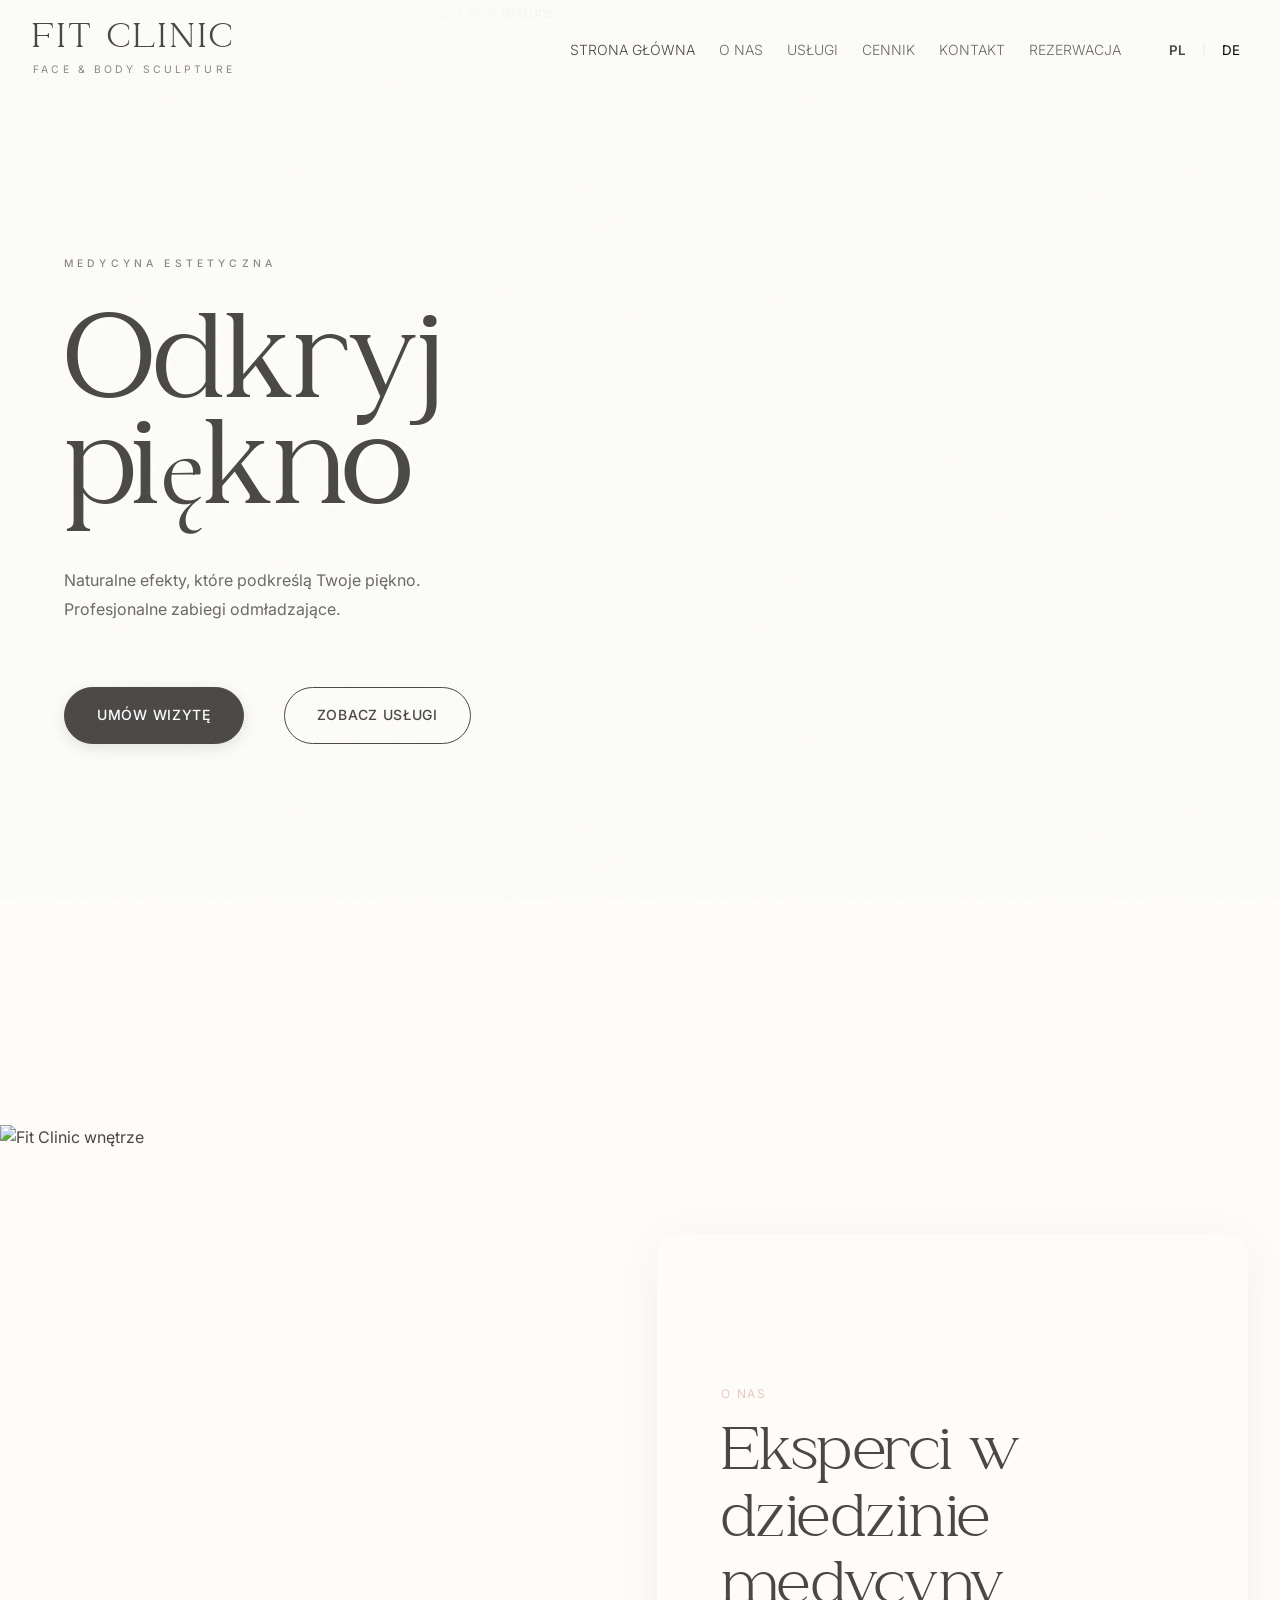
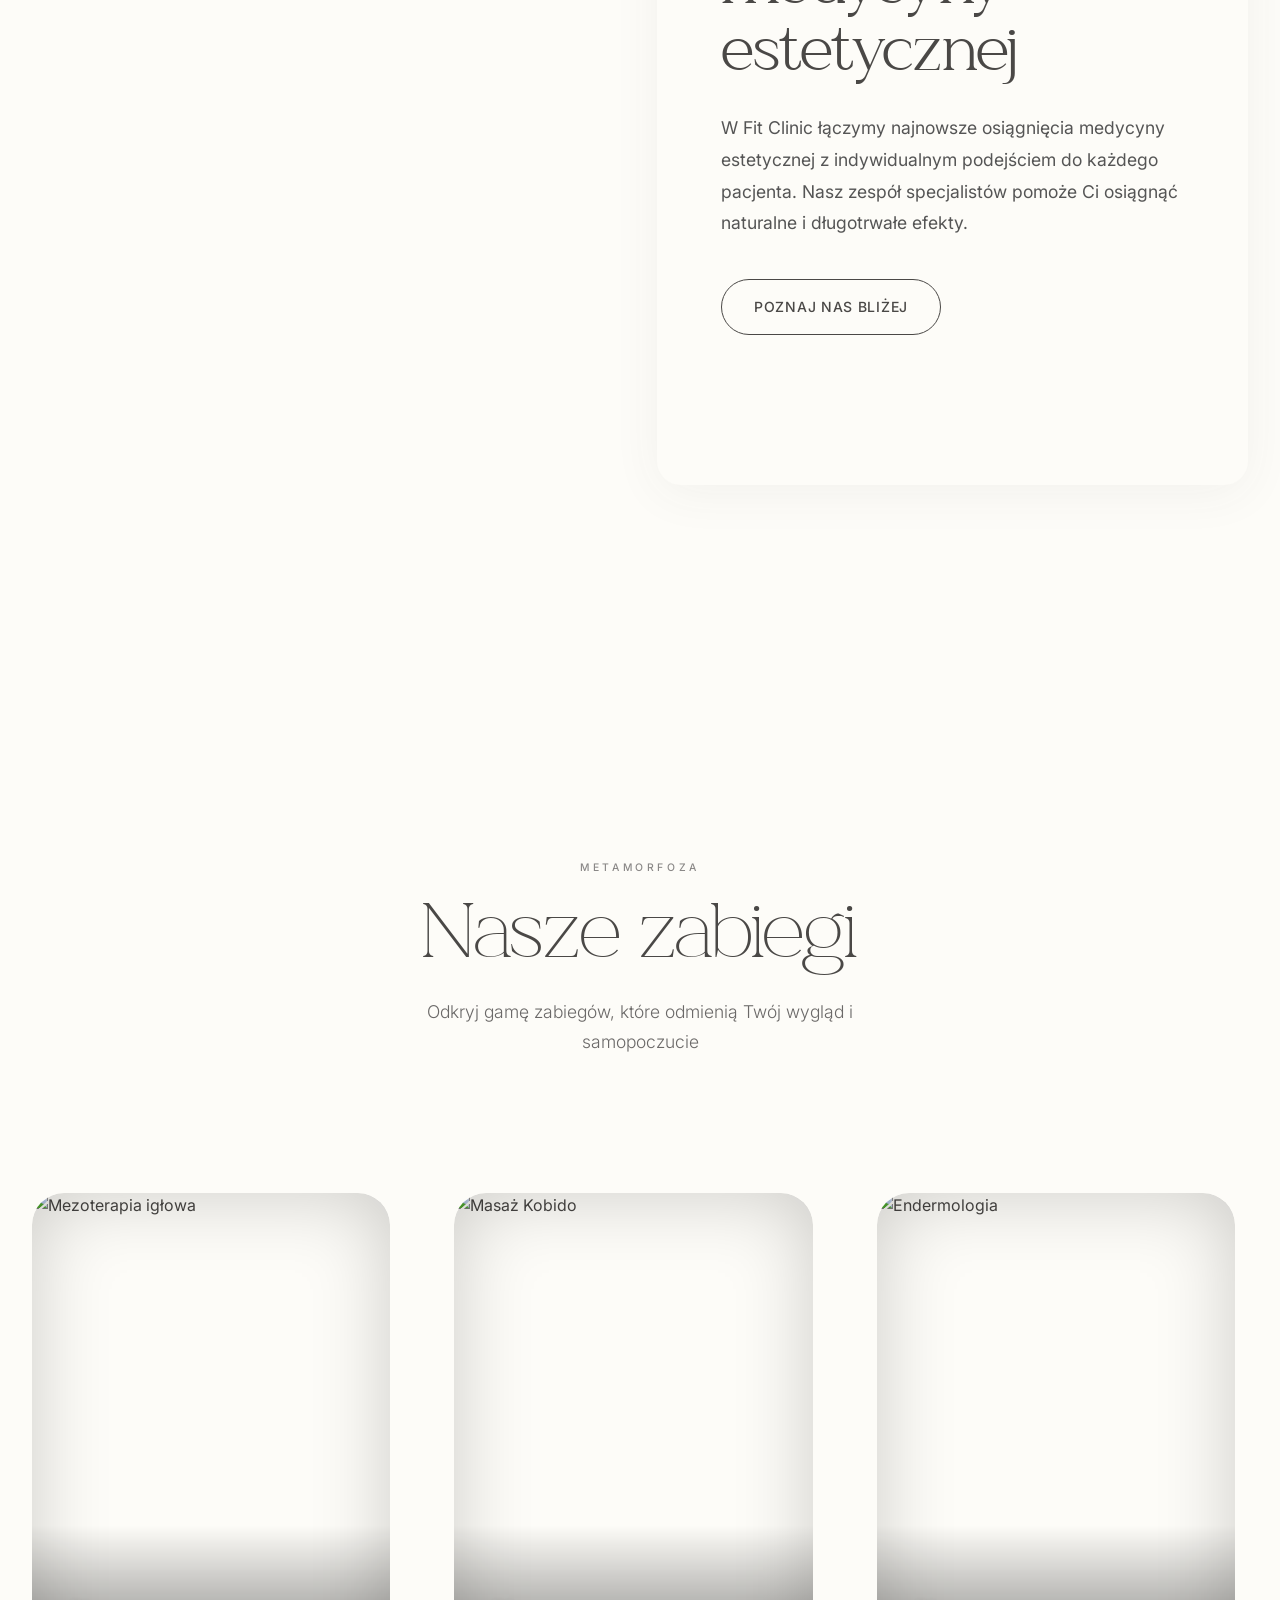
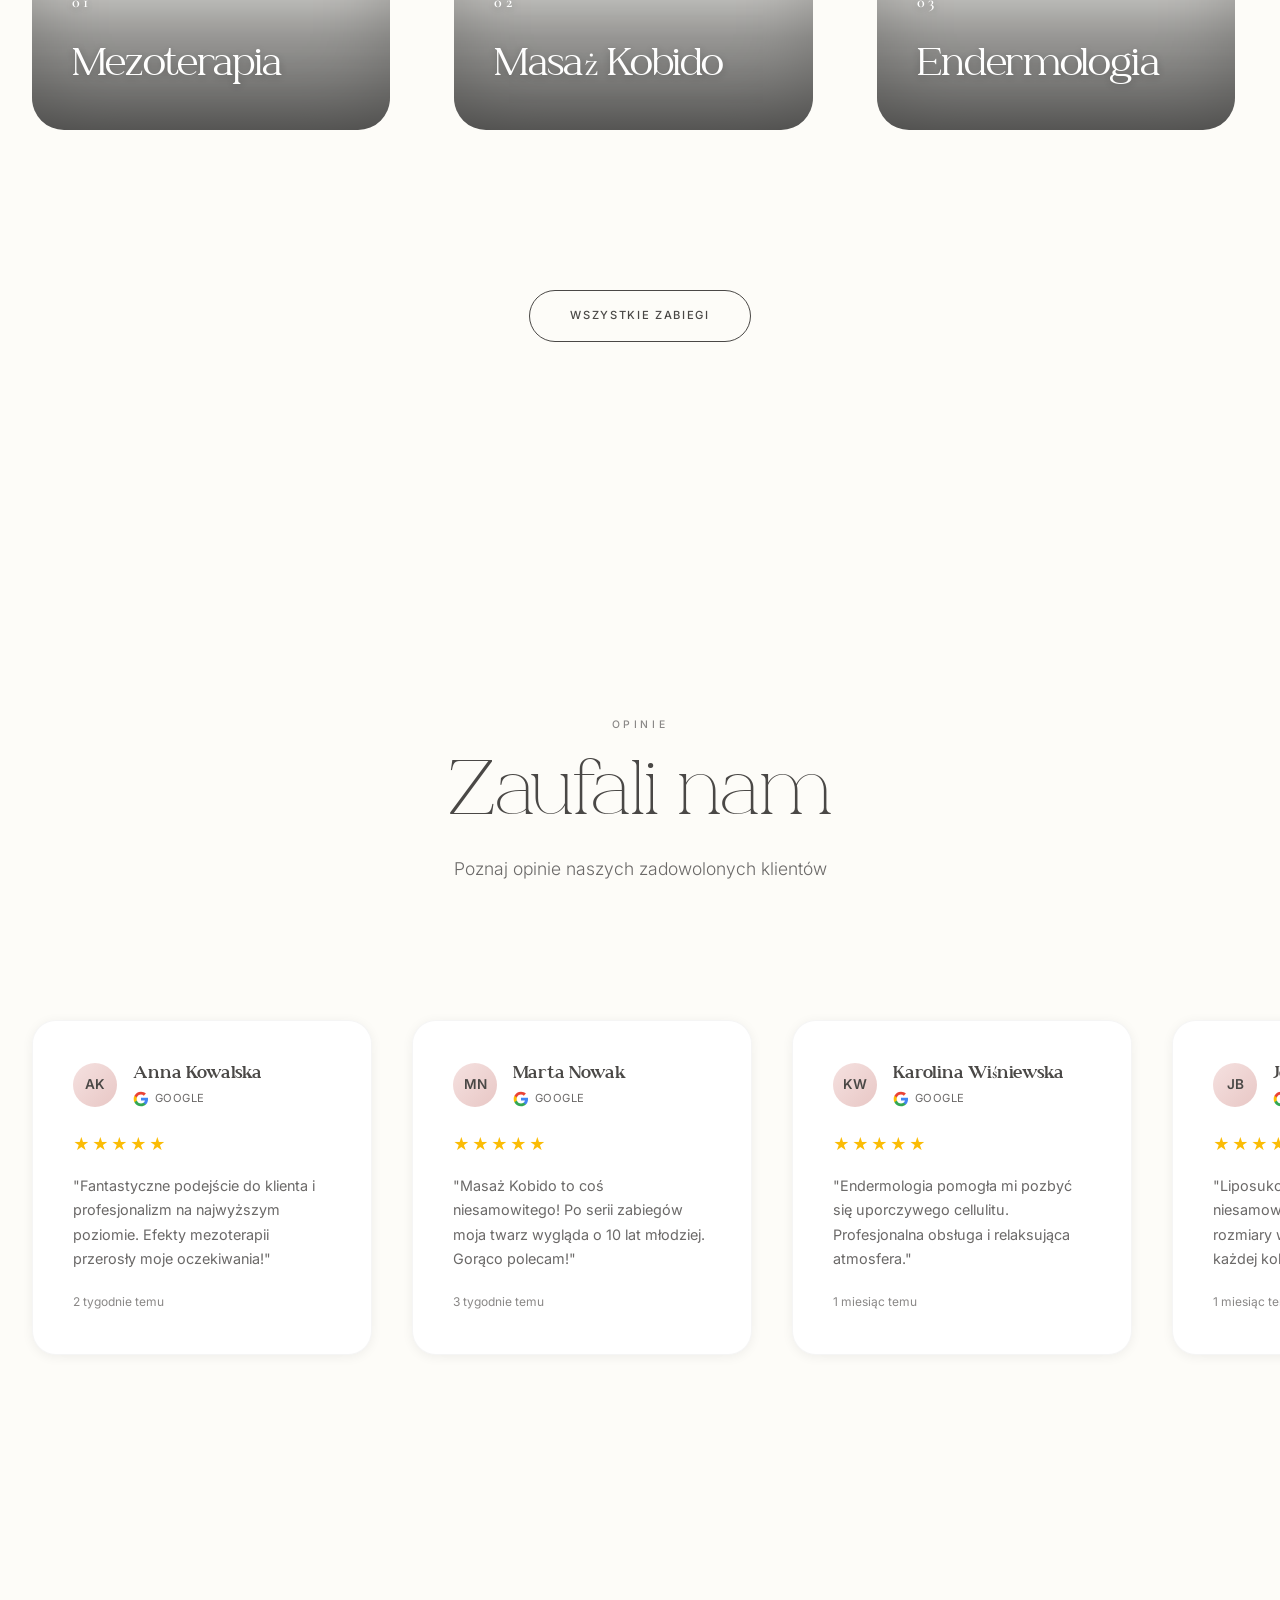
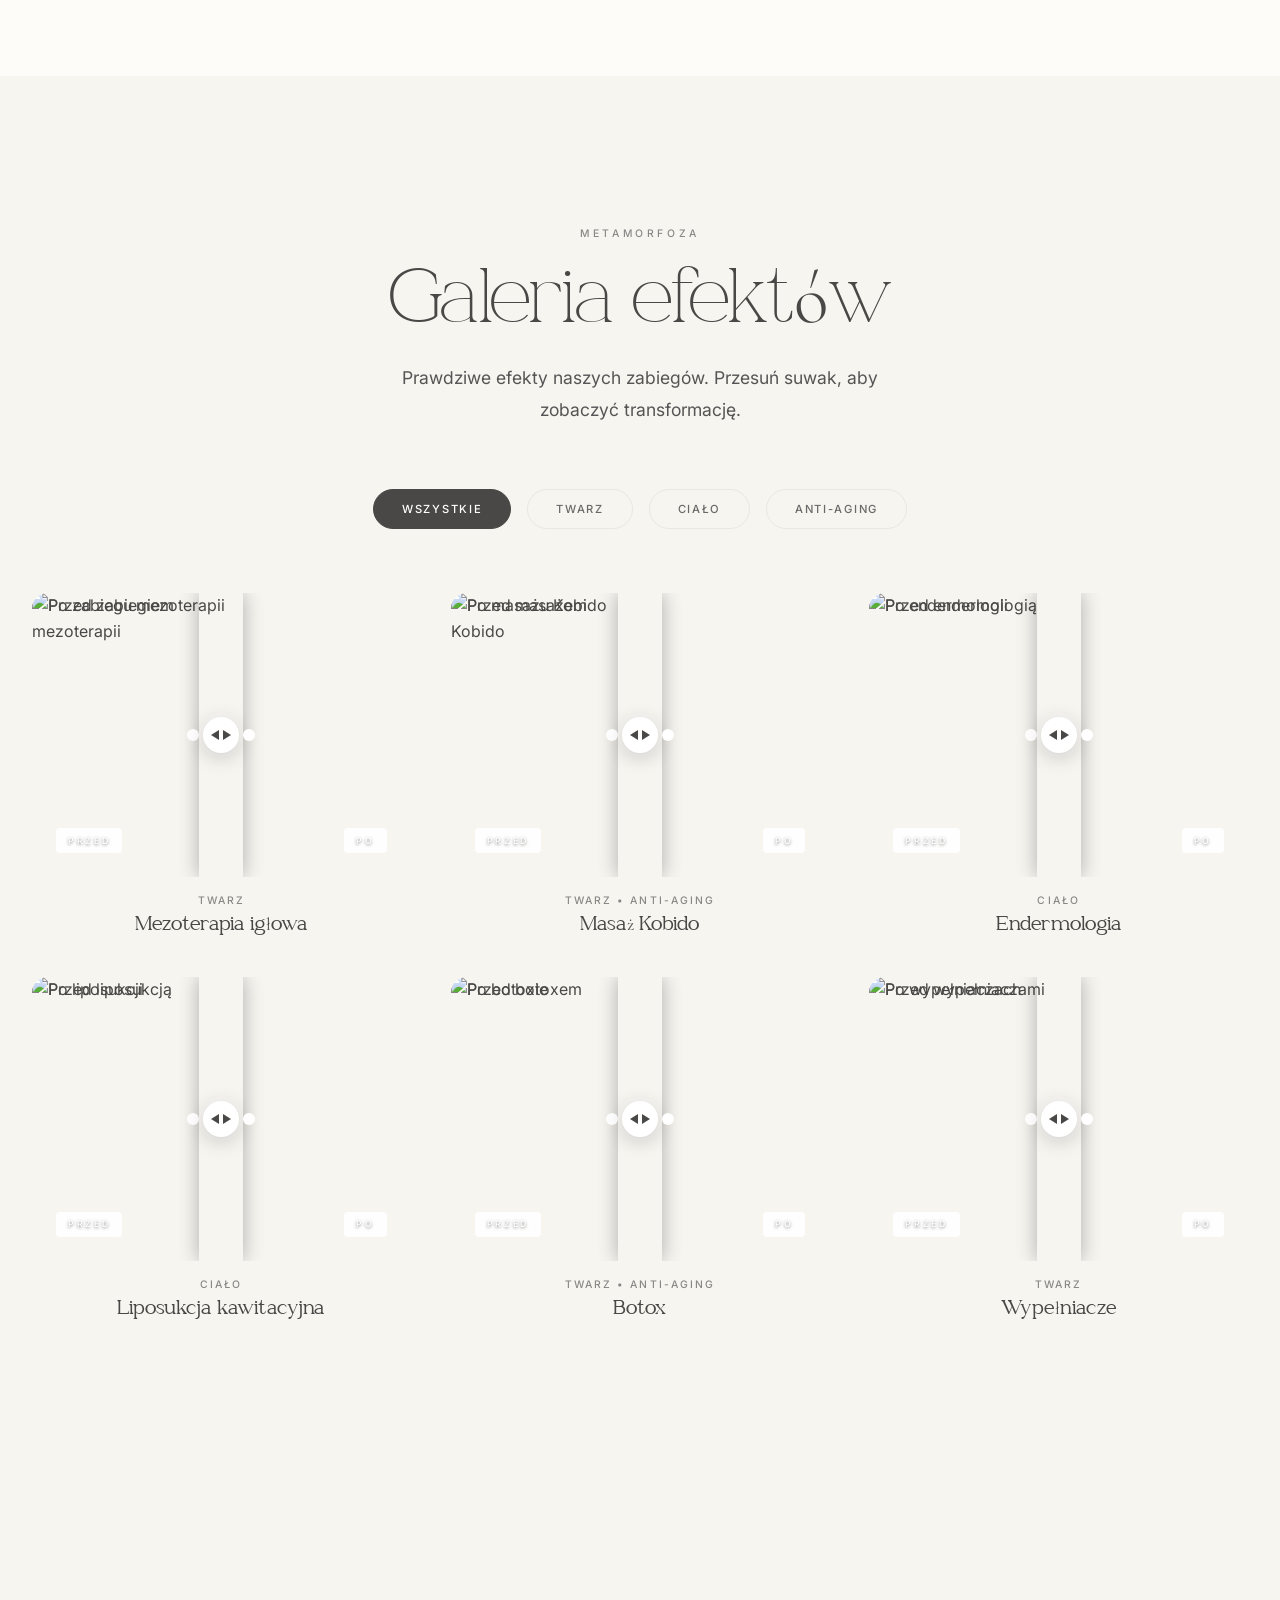
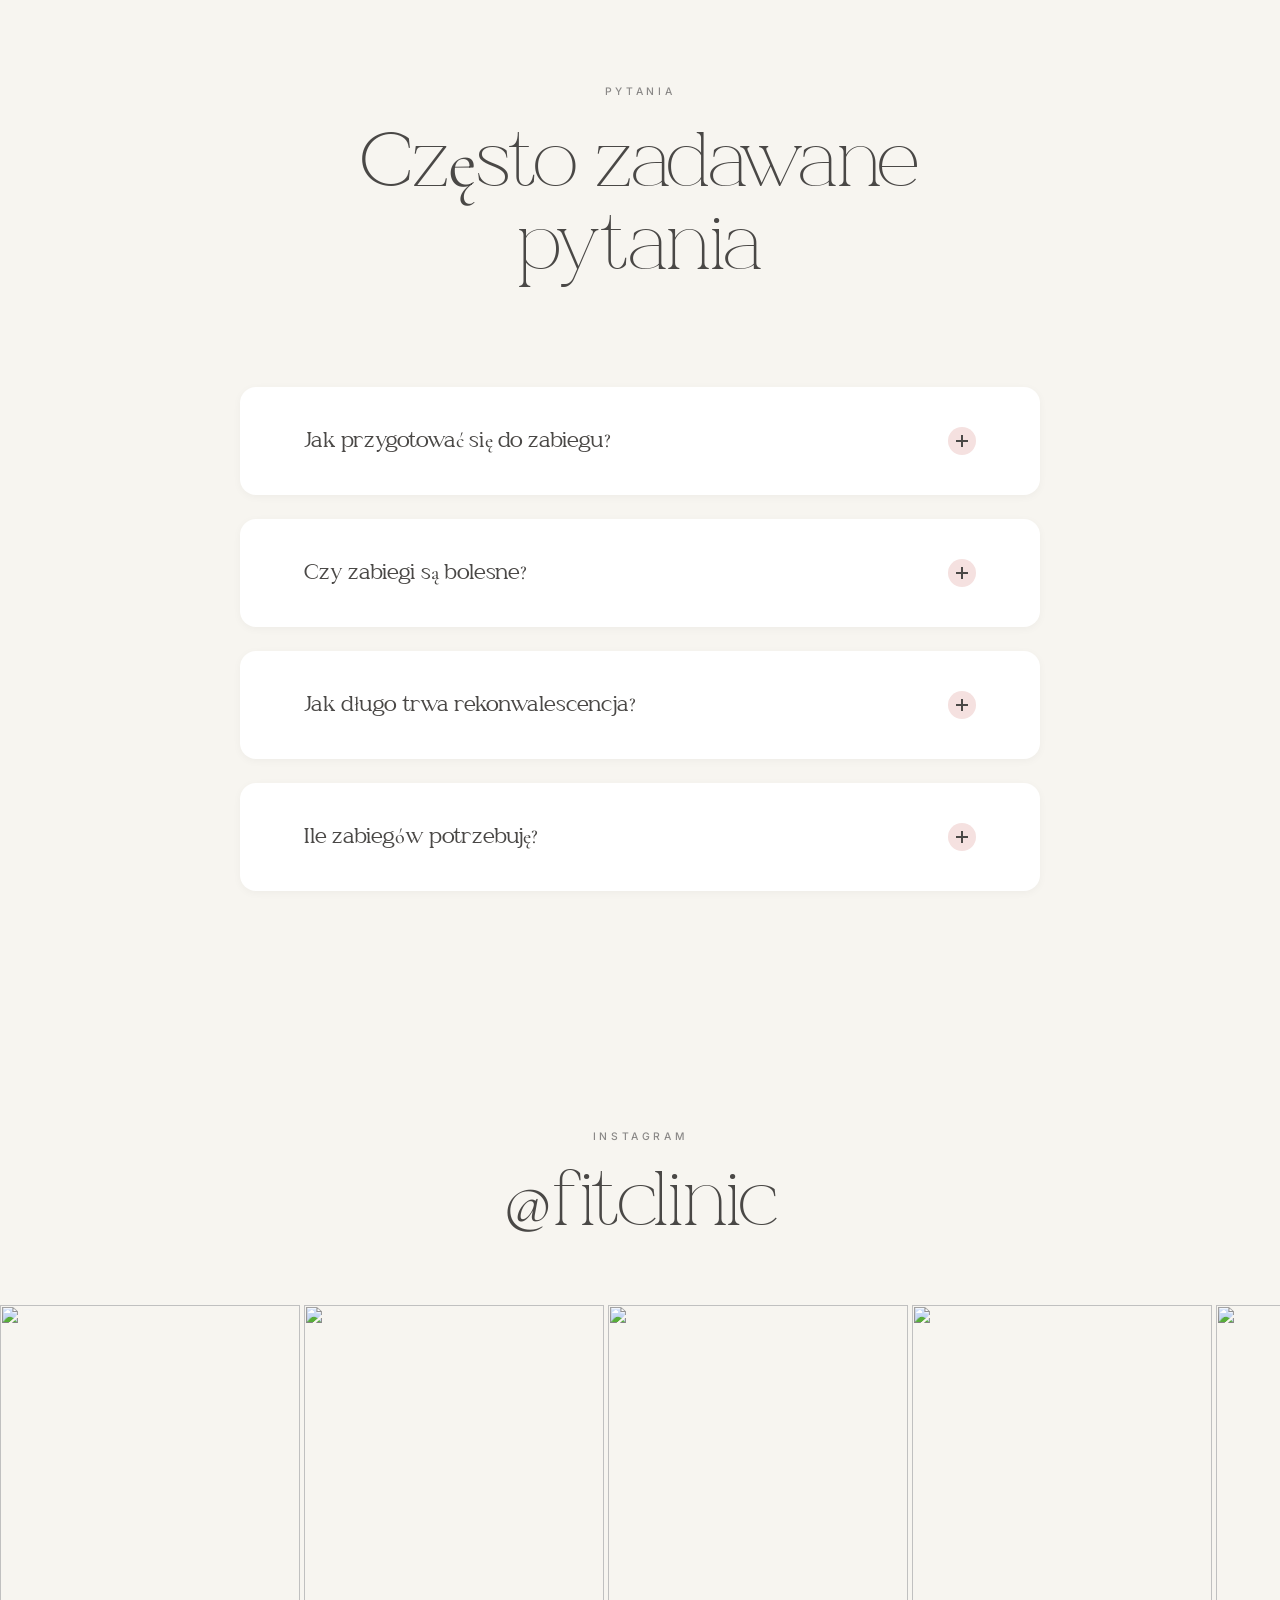
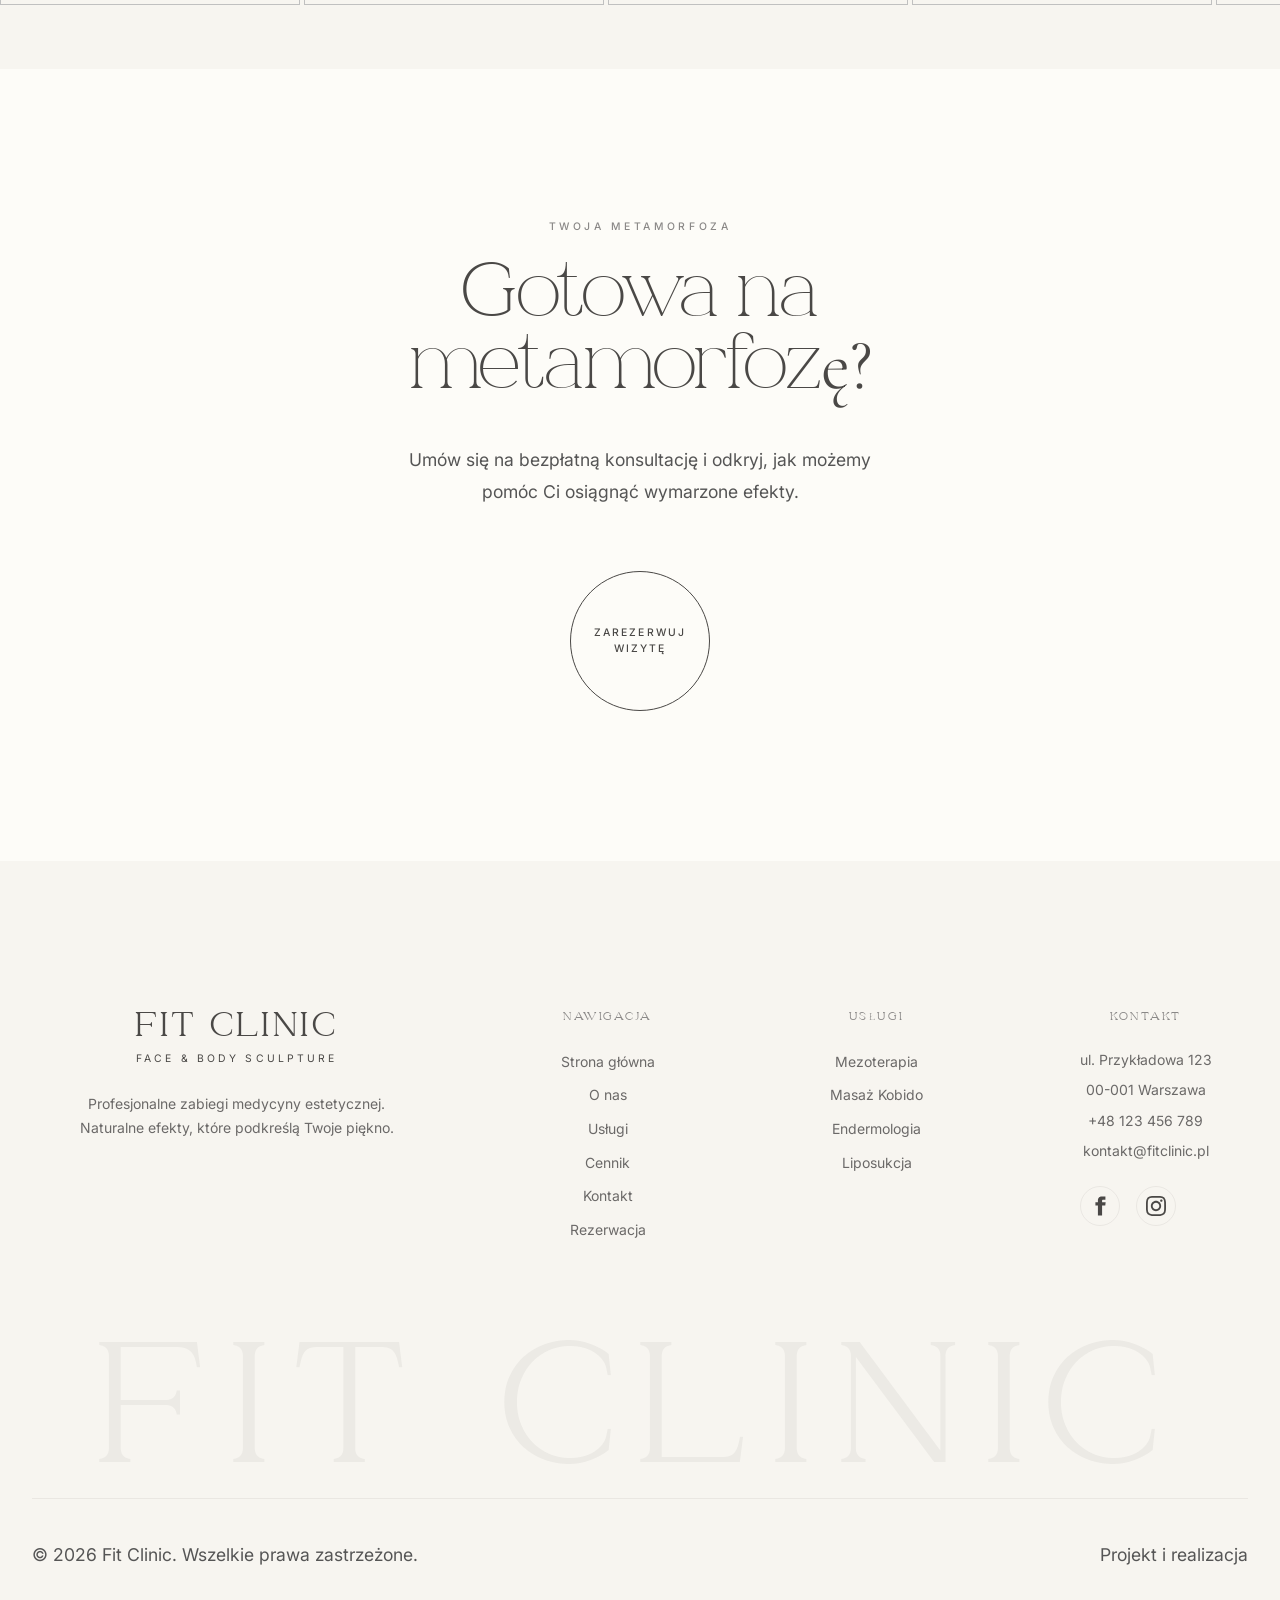
==== commit 12279a5c: "Add Rezerwacja to menu/footer, fix scroll behavior" ====
--- a/index.html
+++ b/index.html
@@ -48,6 +48,8 @@
                     </li>
                     <li><a href="pages/cennik.html" class="nav__link" data-translate="nav.pricing">Cennik</a></li>
                     <li><a href="pages/kontakt.html" class="nav__link" data-translate="nav.contact">Kontakt</a></li>
+                    <li><a href="pages/rezerwacja.html" class="nav__link" data-translate="nav.booking">Rezerwacja</a>
+                    </li>
                 </ul>
 
                 <!-- CTA Button (visible only in mobile menu) -->
@@ -863,6 +865,7 @@
                         <li><a href="pages/uslugi/index.html" class="footer__link">Usługi</a></li>
                         <li><a href="pages/cennik.html" class="footer__link">Cennik</a></li>
                         <li><a href="pages/kontakt.html" class="footer__link">Kontakt</a></li>
+                        <li><a href="pages/rezerwacja.html" class="footer__link">Rezerwacja</a></li>
                     </ul>
                 </div>
 
--- a/assets/css/style.css
+++ b/assets/css/style.css
@@ -2914,15 +2914,15 @@
 }
 
 .booking-step__number {
-    width: 48px;
-    height: 48px;
+    width: 70px;
+    height: 70px;
     border-radius: 50%;
     border: 2px solid var(--color-text);
     display: flex;
     align-items: center;
     justify-content: center;
     font-family: var(--font-display);
-    font-size: 1.25rem;
+    font-size: 1.75rem;
     font-weight: 500;
 }
 
@@ -2932,9 +2932,10 @@
 }
 
 .booking-step__label {
-    font-size: 0.7rem;
+    font-size: 0.9rem;
     text-transform: uppercase;
     letter-spacing: 0.15em;
+    margin-top: 0.5rem;
 }
 
 /* Booking Panels */
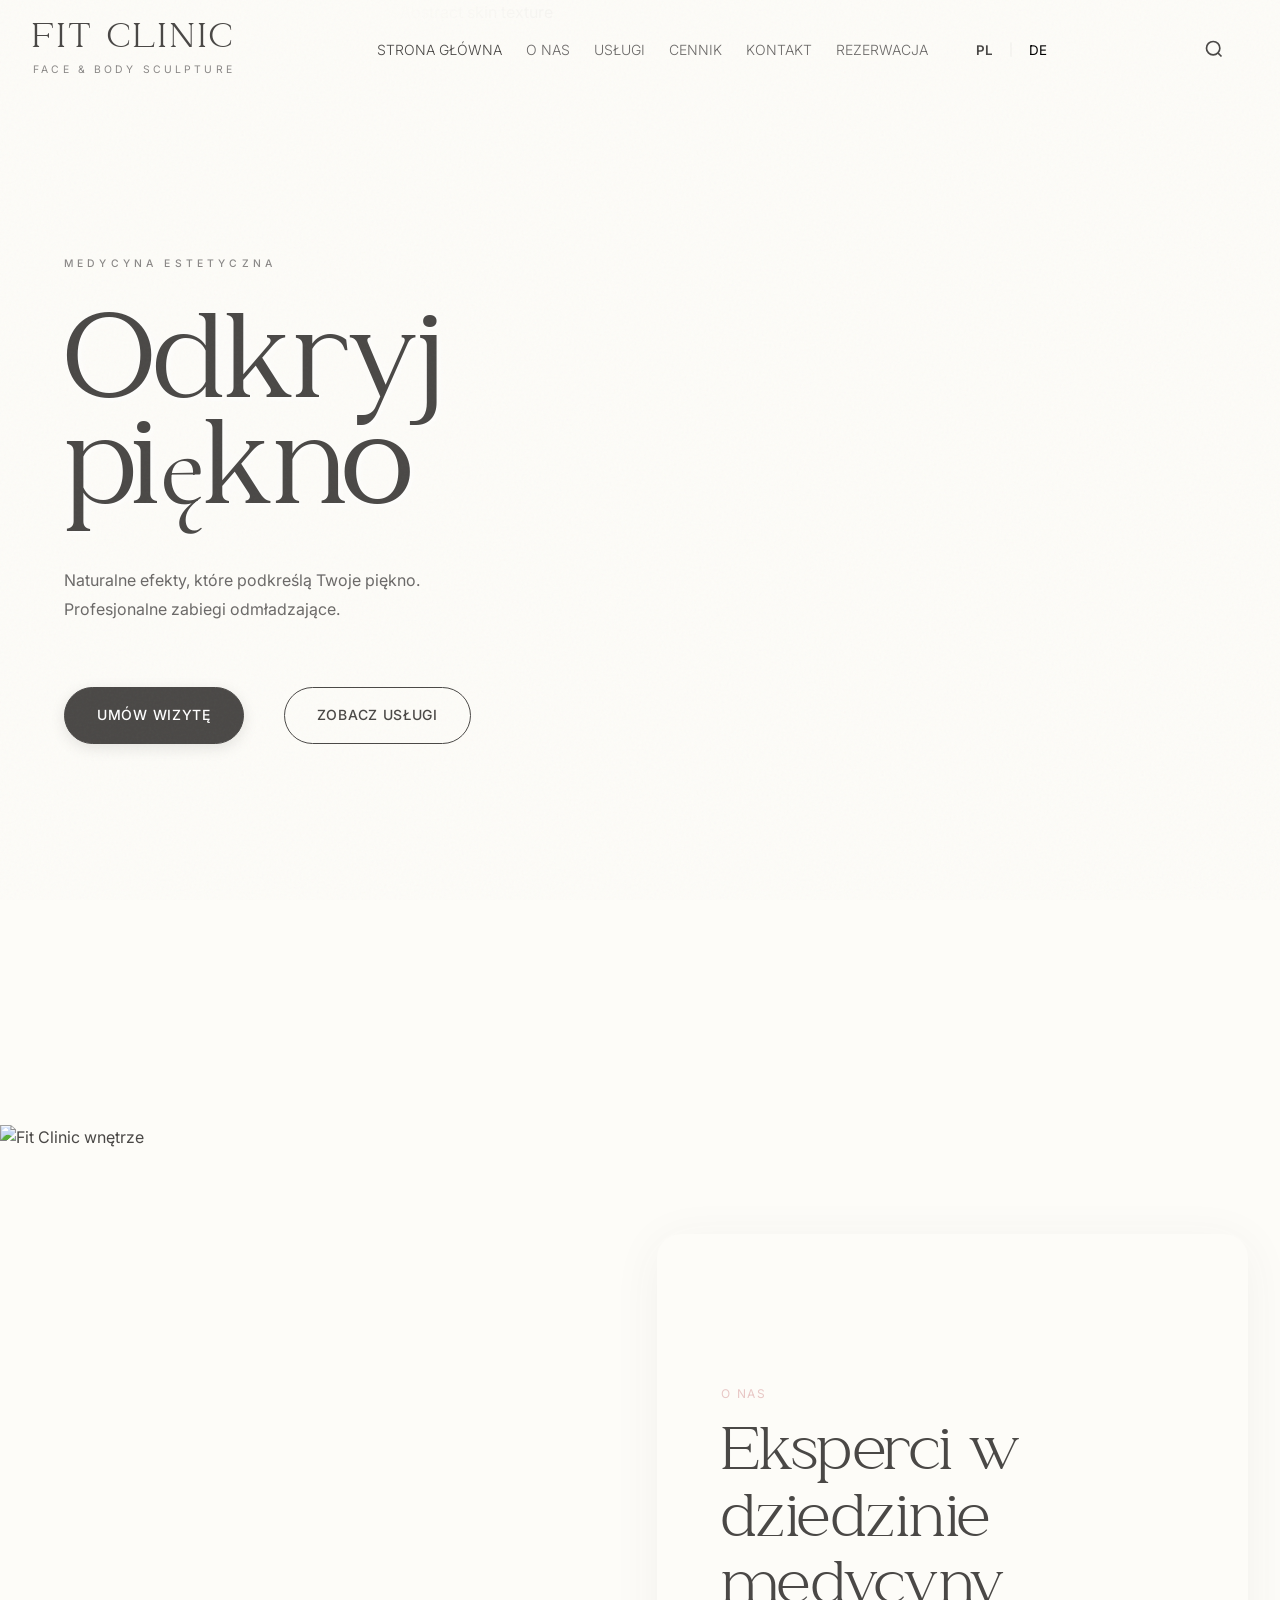
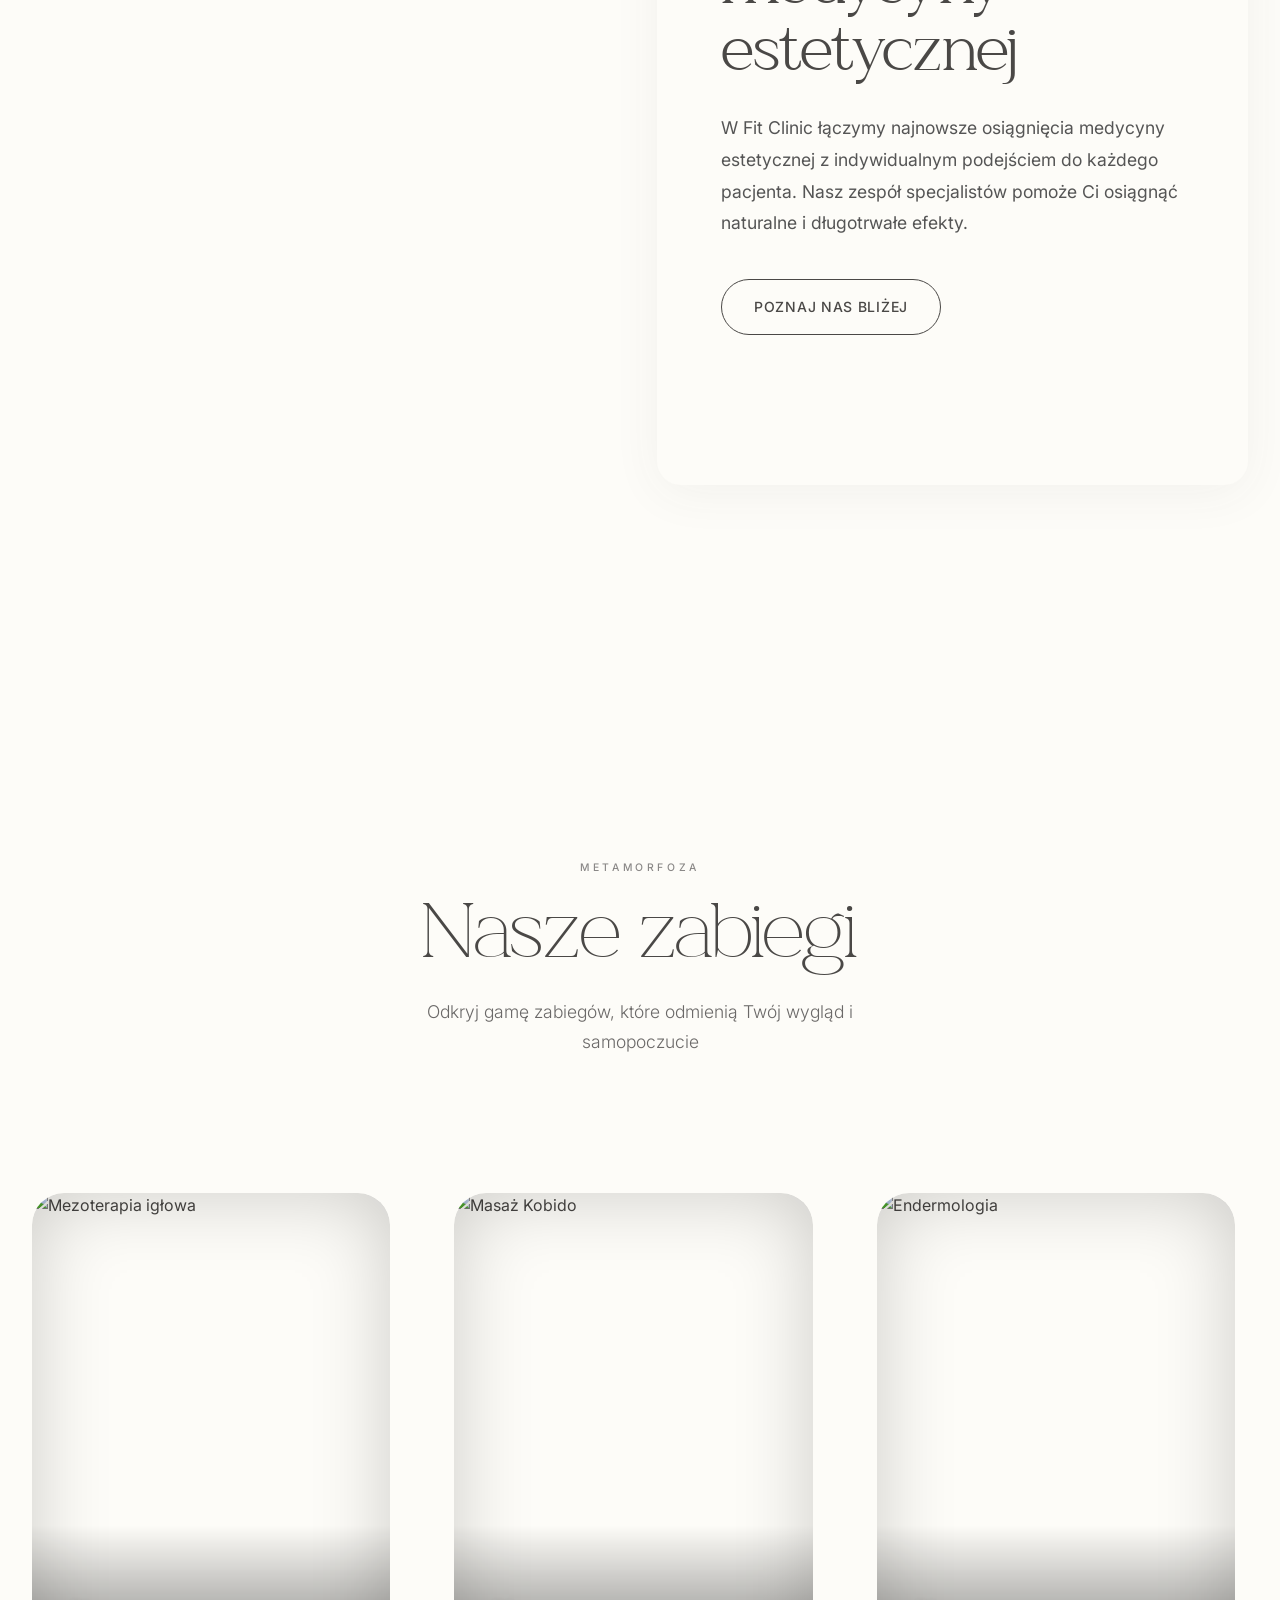
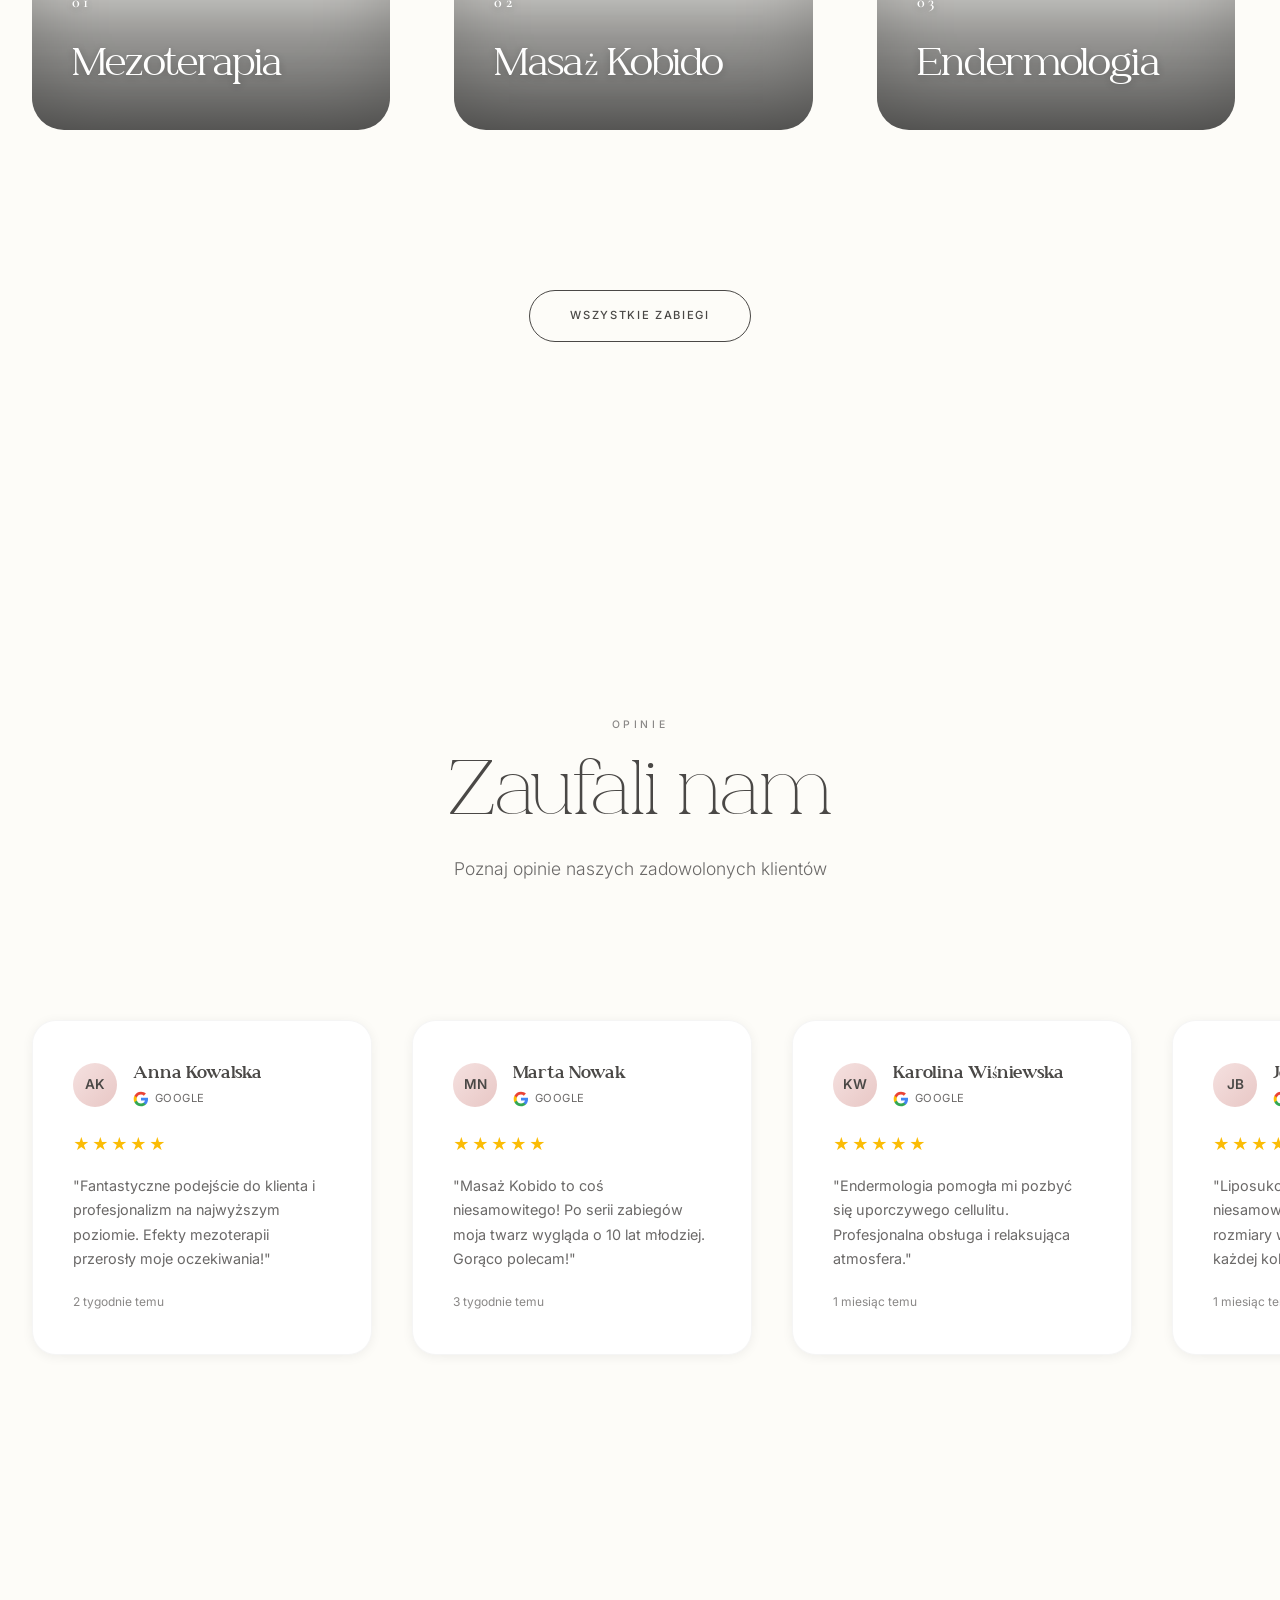
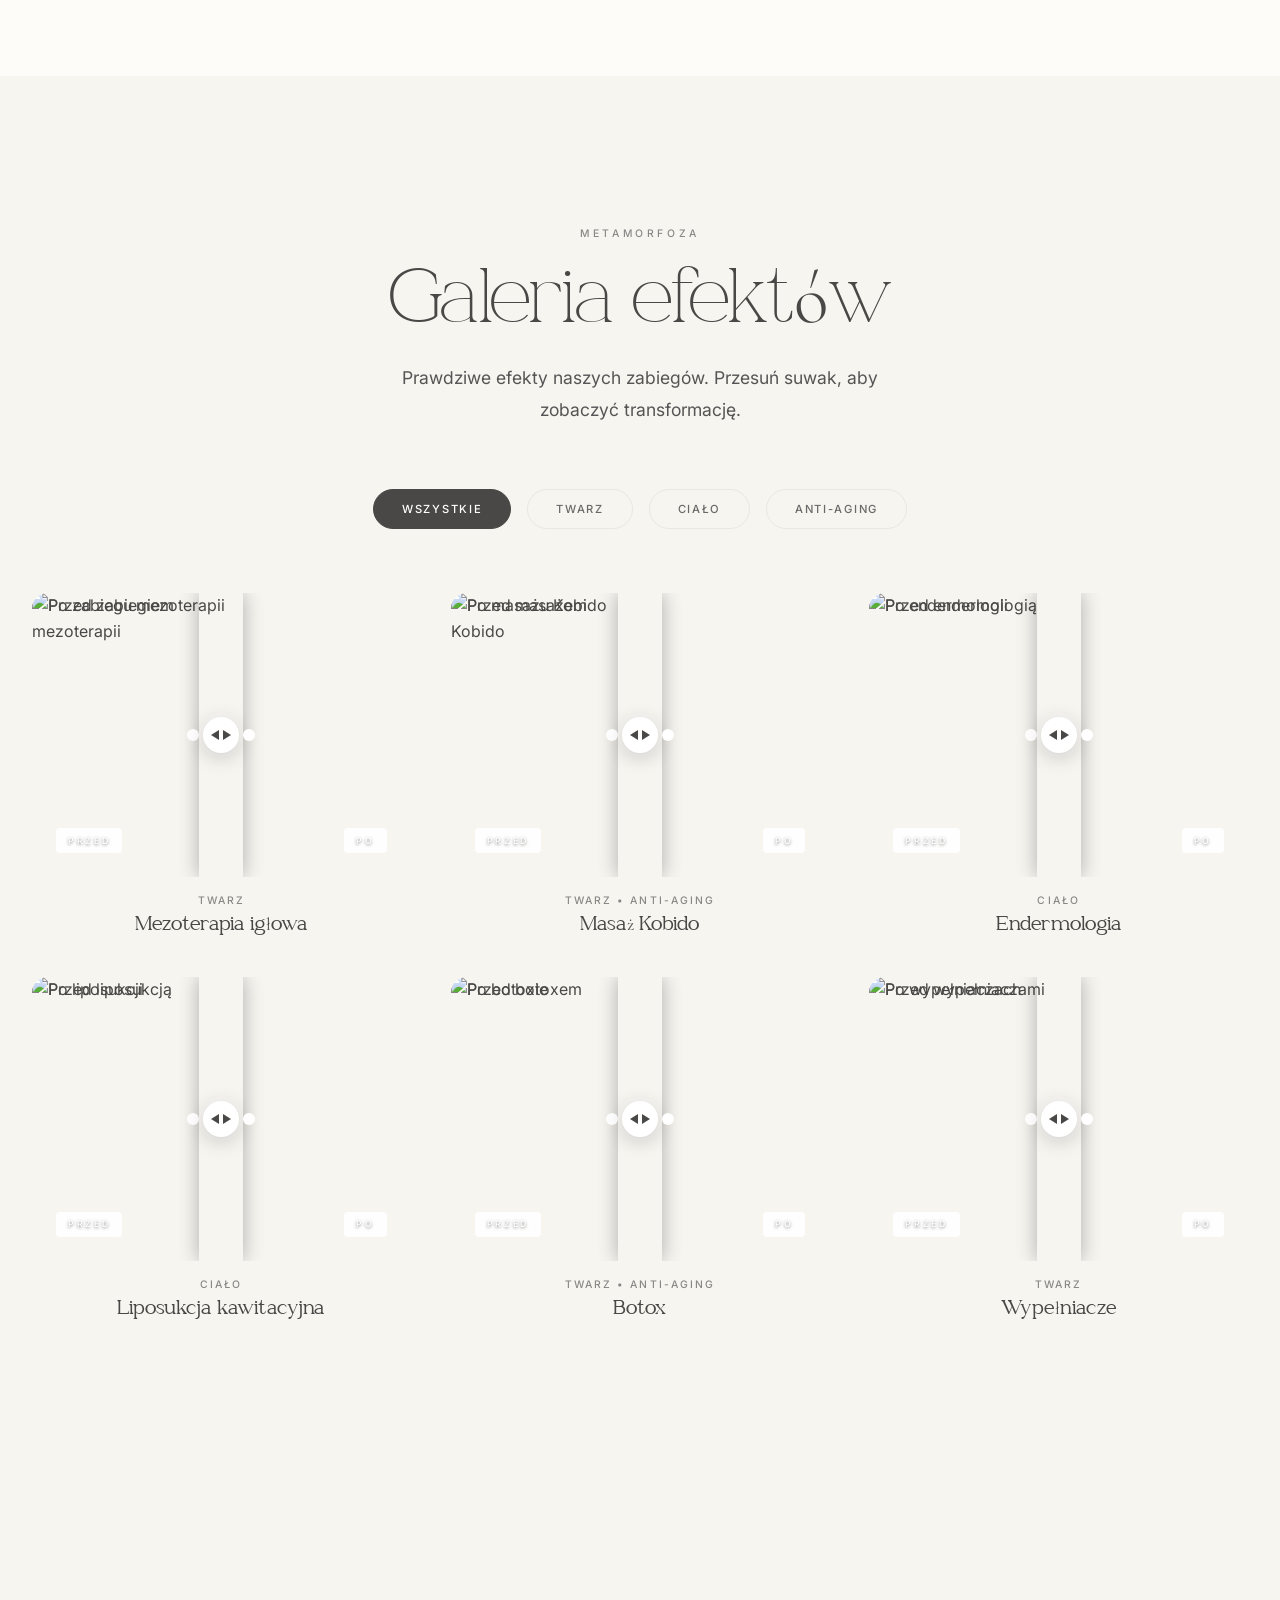
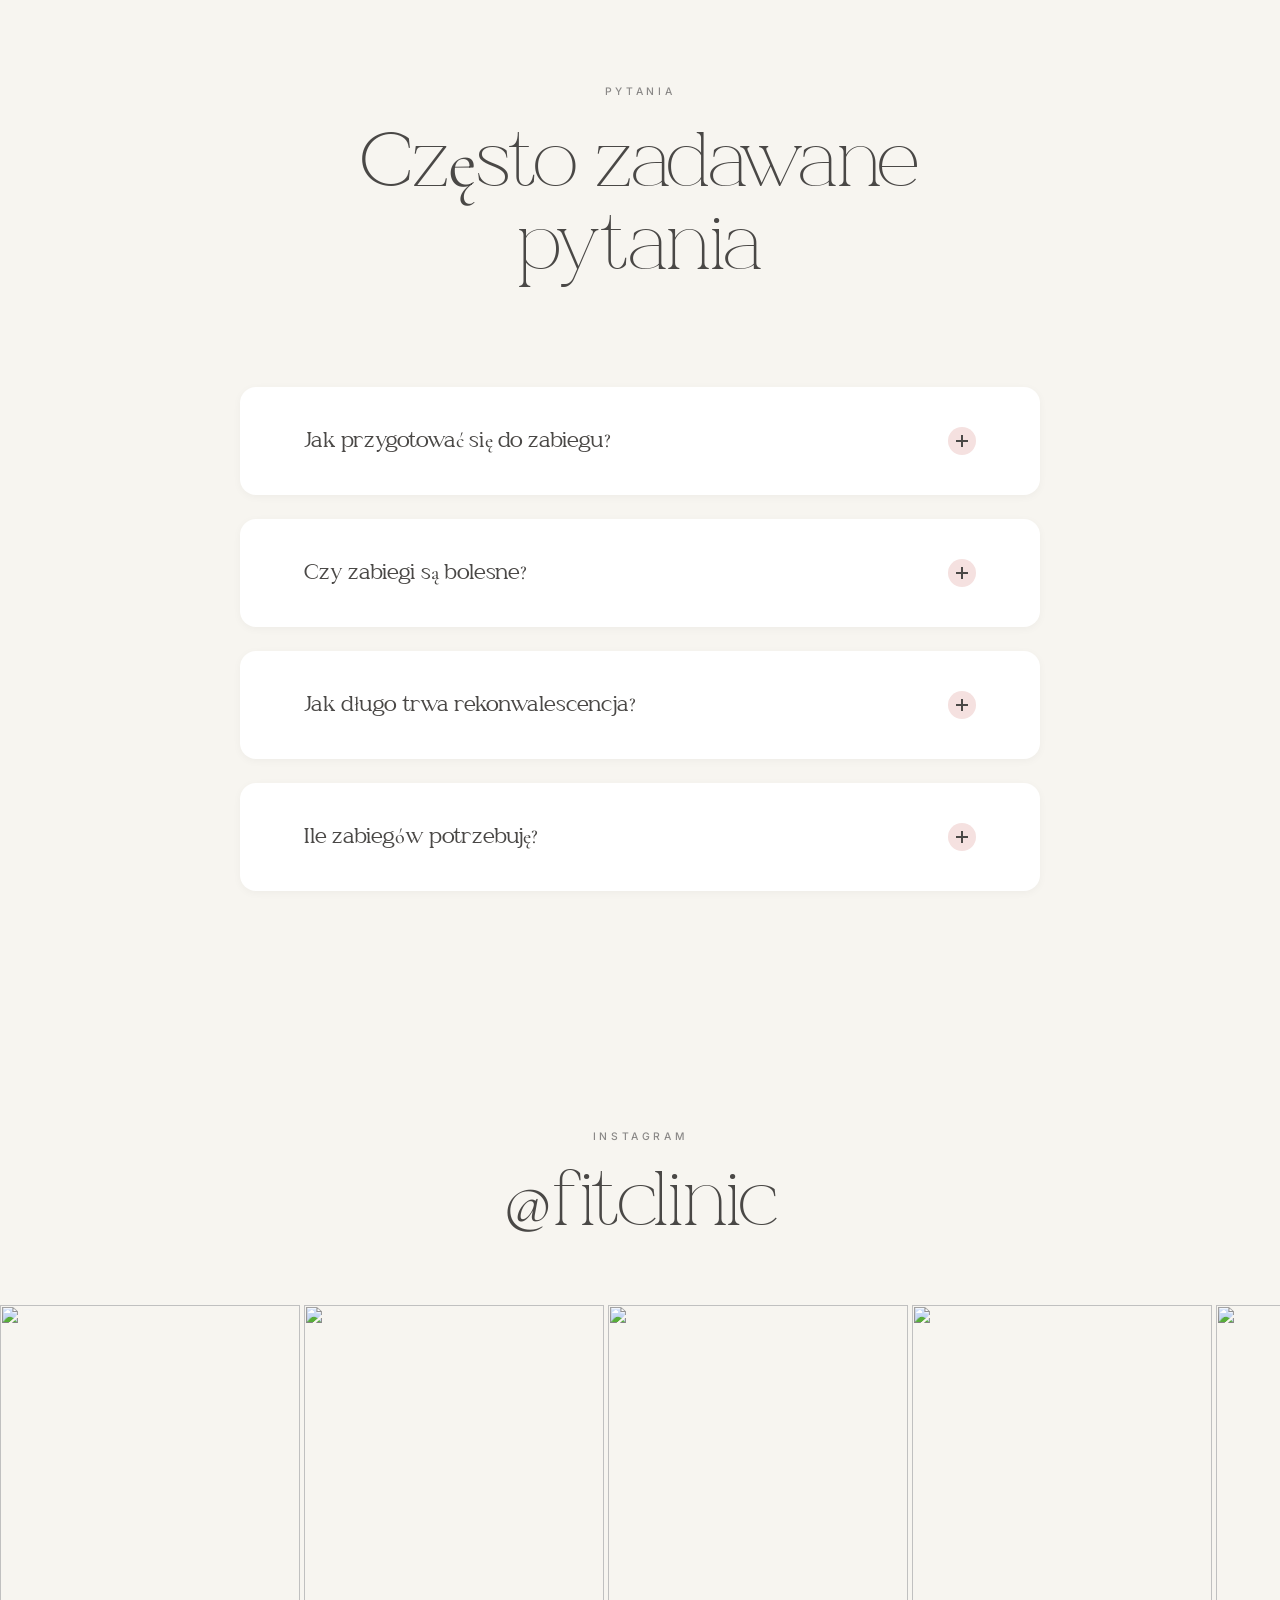
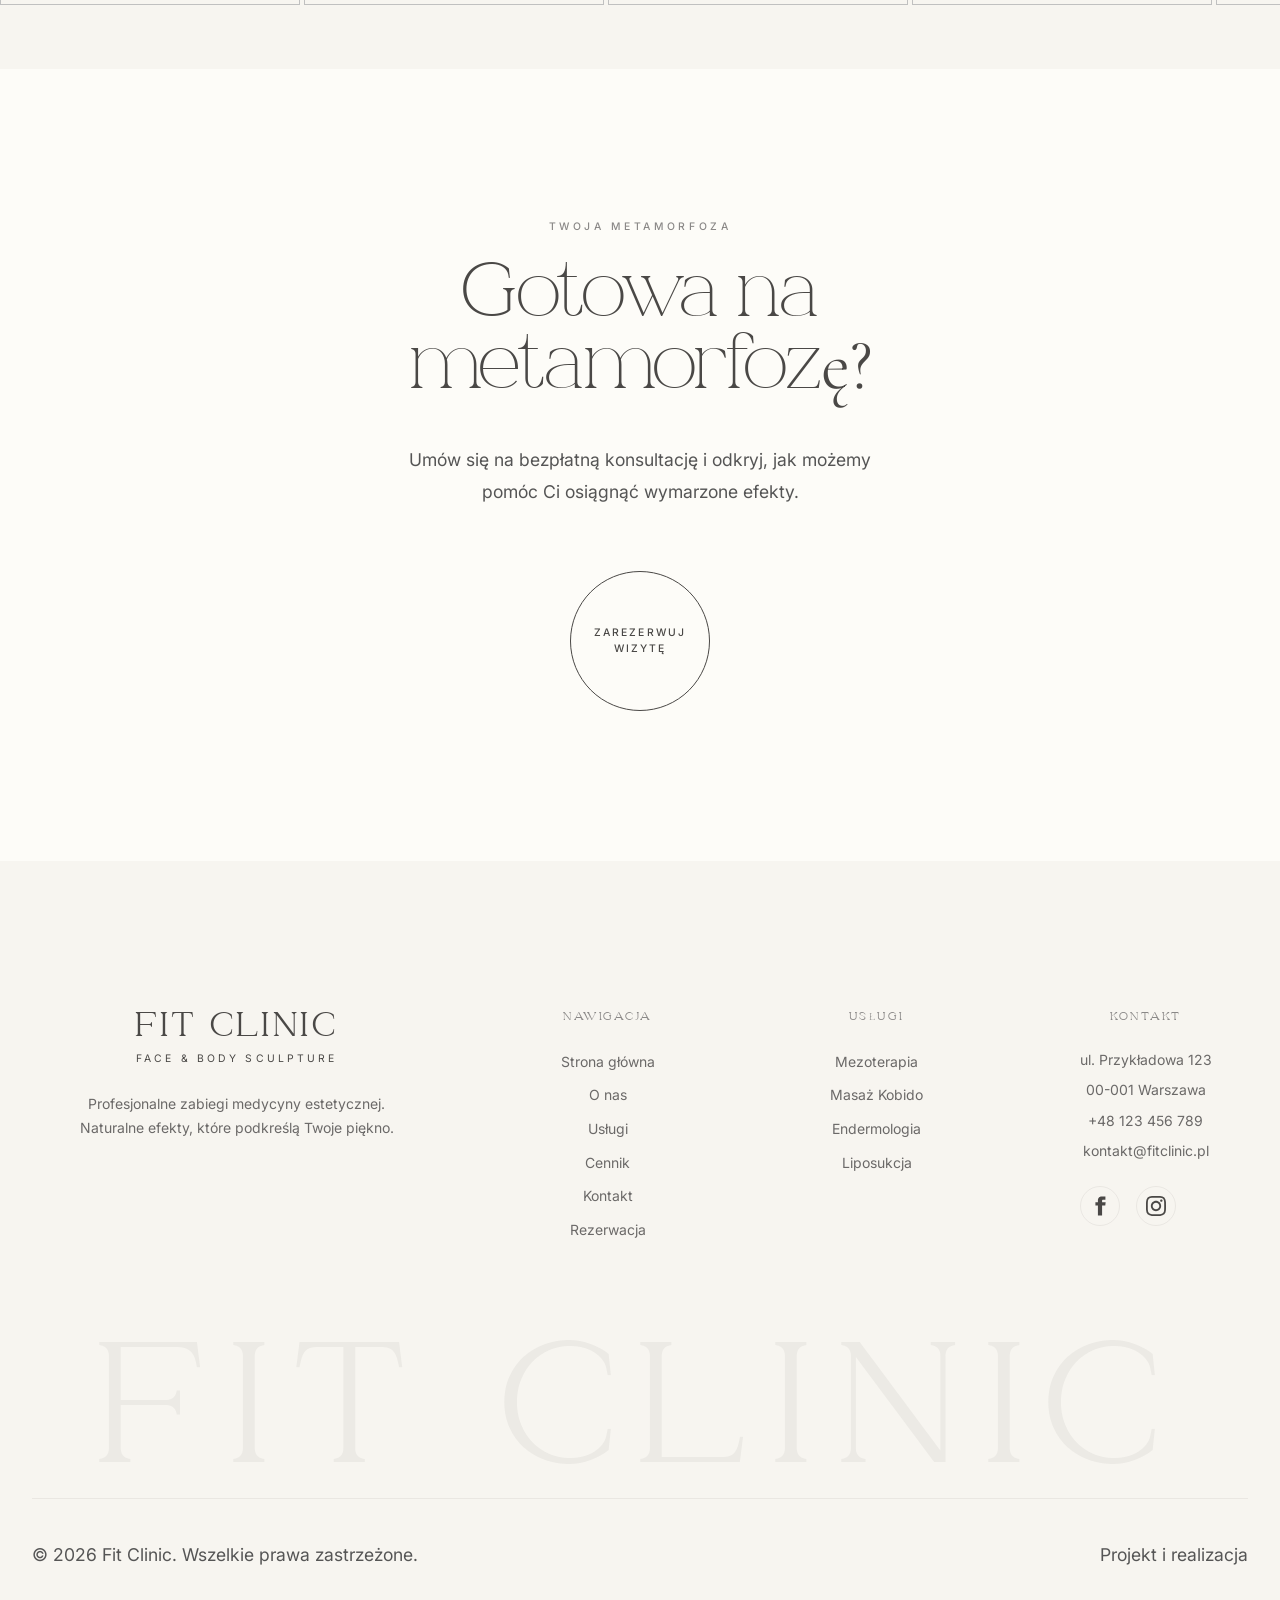
==== commit ab44a06b: "Add site search functionality with Ctrl+K shortcut" ====
--- a/index.html
+++ b/index.html
@@ -920,6 +920,7 @@
 
     <!-- Scripts -->
     <script src="assets/js/main.js"></script>
+    <script src="assets/js/search.js"></script>
     <script src="assets/js/scroll.js"></script>
 </body>
 
--- a/assets/css/style.css
+++ b/assets/css/style.css
@@ -4126,4 +4126,147 @@
 
 .btn--pill::before {
     display: none;
-}+}
+/* --------------------------------------------------------------------------
+   Search Modal
+   -------------------------------------------------------------------------- */
+.search-trigger {
+    background: transparent;
+    border: none;
+    cursor: pointer;
+    padding: 0.5rem;
+    color: var(--color-text);
+    transition: opacity var(--transition-base);
+    margin-right: 1rem;
+}
+
+.search-trigger:hover {
+    opacity: 0.7;
+}
+
+.search-modal {
+    position: fixed;
+    top: 0;
+    left: 0;
+    width: 100%;
+    height: 100%;
+    z-index: 20000;
+    opacity: 0;
+    visibility: hidden;
+    transition: opacity 0.3s ease, visibility 0.3s ease;
+}
+
+.search-modal.active {
+    opacity: 1;
+    visibility: visible;
+}
+
+.search-modal__backdrop {
+    position: absolute;
+    top: 0;
+    left: 0;
+    width: 100%;
+    height: 100%;
+    background: rgba(0, 0, 0, 0.6);
+    backdrop-filter: blur(4px);
+}
+
+.search-modal__content {
+    position: relative;
+    max-width: 600px;
+    margin: 10vh auto;
+    background: var(--color-bg);
+    border-radius: 16px;
+    box-shadow: 0 25px 50px -12px rgba(0, 0, 0, 0.25);
+    overflow: hidden;
+}
+
+.search-modal__header {
+    padding: 1rem;
+    border-bottom: 1px solid var(--color-text-muted);
+}
+
+.search-modal__input-wrapper {
+    display: flex;
+    align-items: center;
+    gap: 0.75rem;
+}
+
+.search-modal__icon {
+    color: var(--color-text-muted);
+    flex-shrink: 0;
+}
+
+.search-modal__input {
+    flex: 1;
+    border: none;
+    background: transparent;
+    font-size: 1.125rem;
+    color: var(--color-text);
+    outline: none;
+}
+
+.search-modal__input::placeholder {
+    color: var(--color-text-muted);
+}
+
+.search-modal__close {
+    background: transparent;
+    border: none;
+    cursor: pointer;
+    padding: 0.5rem;
+    color: var(--color-text-muted);
+    transition: color var(--transition-base);
+}
+
+.search-modal__close:hover {
+    color: var(--color-text);
+}
+
+.search-modal__results {
+    max-height: 400px;
+    overflow-y: auto;
+    padding: 1rem;
+}
+
+.search-modal__hint,
+.search-modal__no-results {
+    text-align: center;
+    color: var(--color-text-muted);
+    padding: 2rem;
+}
+
+.search-result {
+    display: block;
+    padding: 1rem;
+    border-radius: 8px;
+    text-decoration: none;
+    color: var(--color-text);
+    transition: background var(--transition-base);
+}
+
+.search-result:hover {
+    background: var(--color-powder-pink-bg);
+}
+
+.search-result__title {
+    font-weight: 500;
+    margin-bottom: 0.25rem;
+}
+
+.search-result__desc {
+    font-size: 0.875rem;
+    color: var(--color-text-muted);
+}
+
+.search-result mark {
+    background: var(--color-powder-pink-accent);
+    color: var(--color-text);
+    padding: 0 2px;
+    border-radius: 2px;
+}
+
+/* Header scrolled - search trigger dark */
+.header--scrolled .search-trigger {
+    color: var(--color-text);
+}
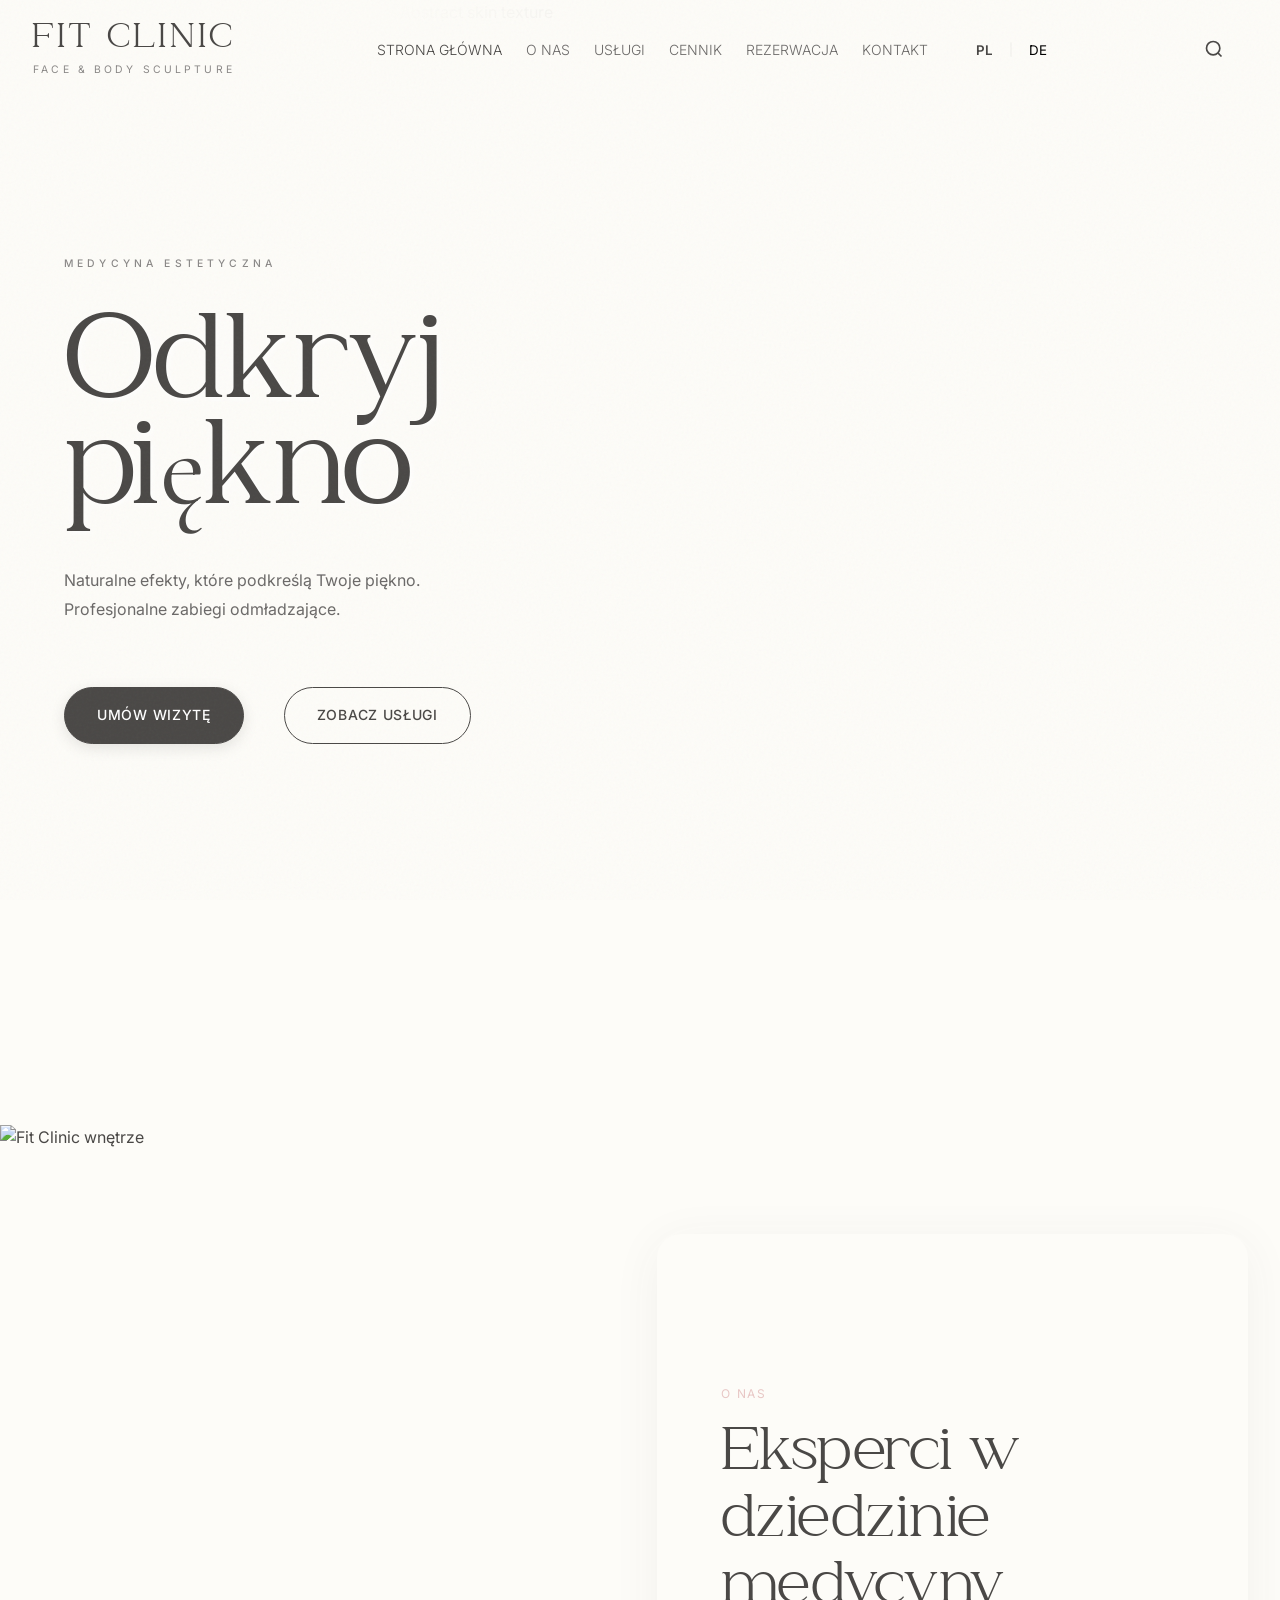
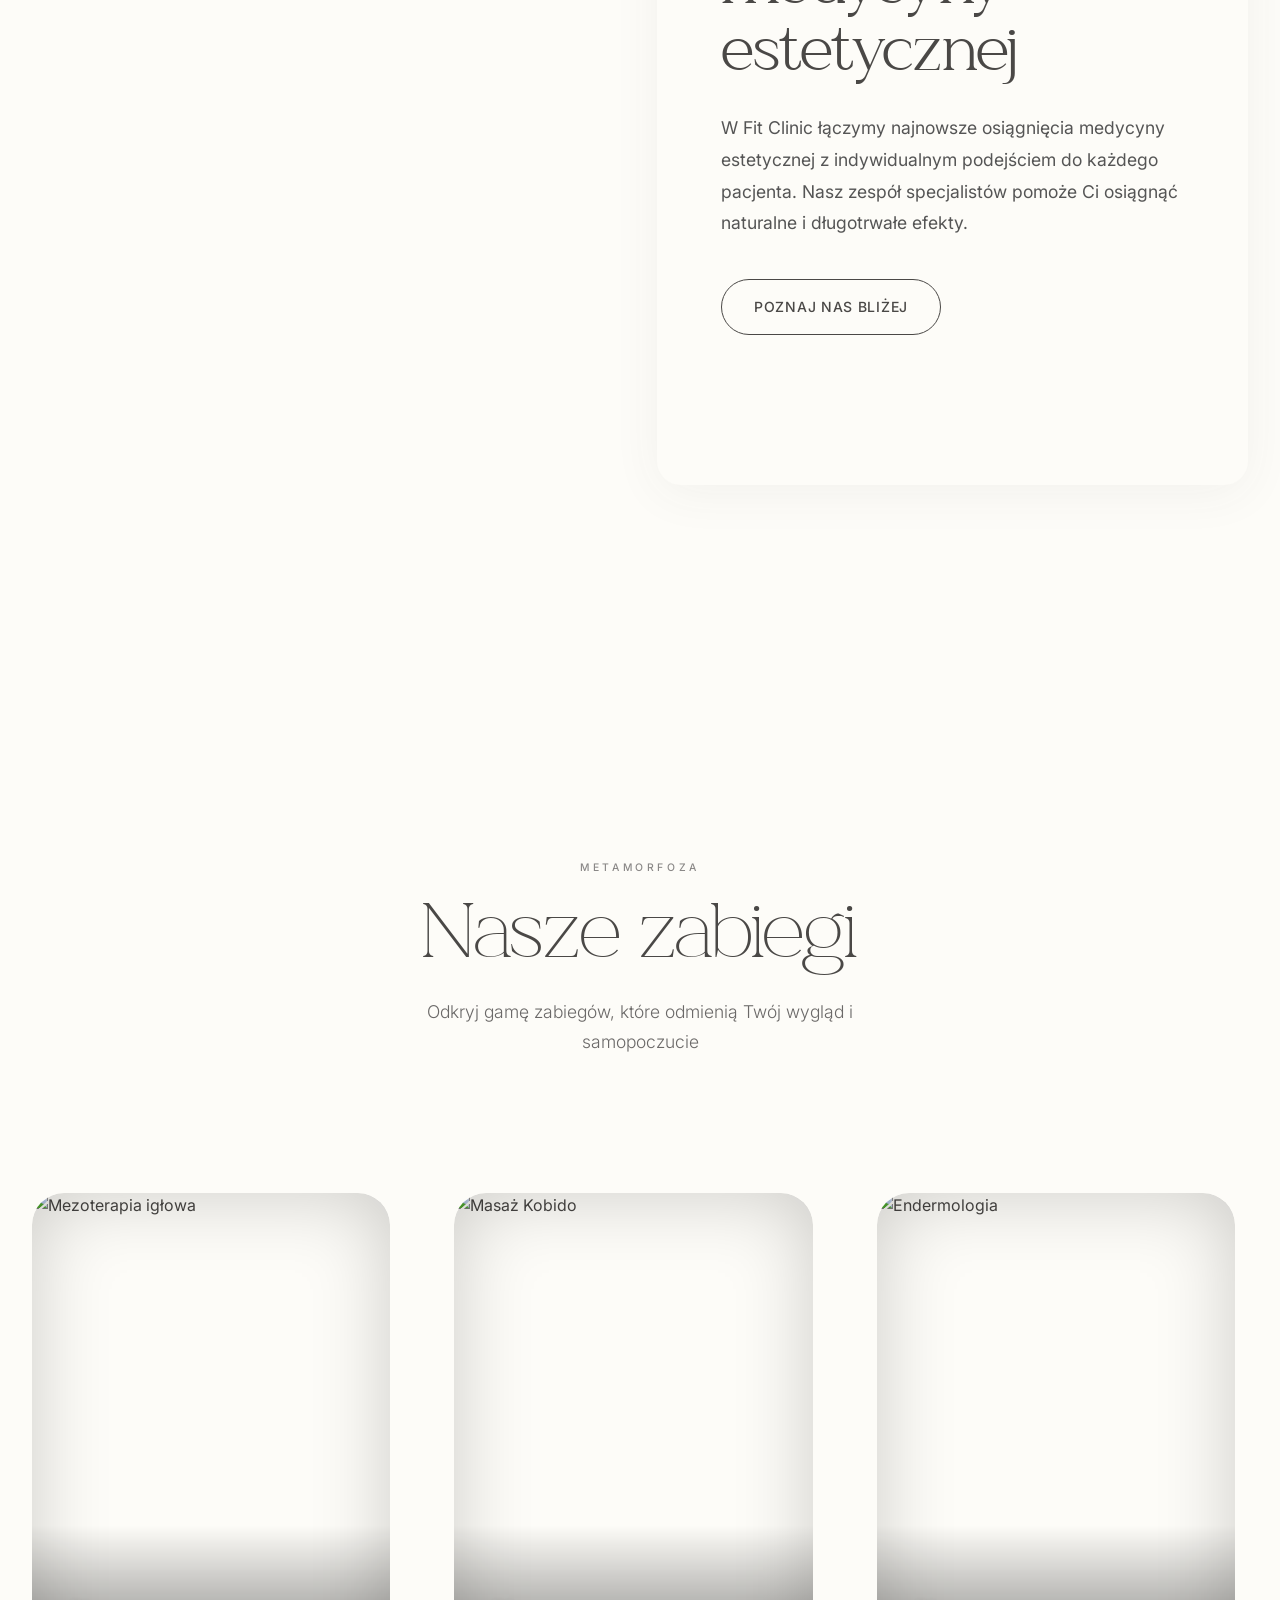
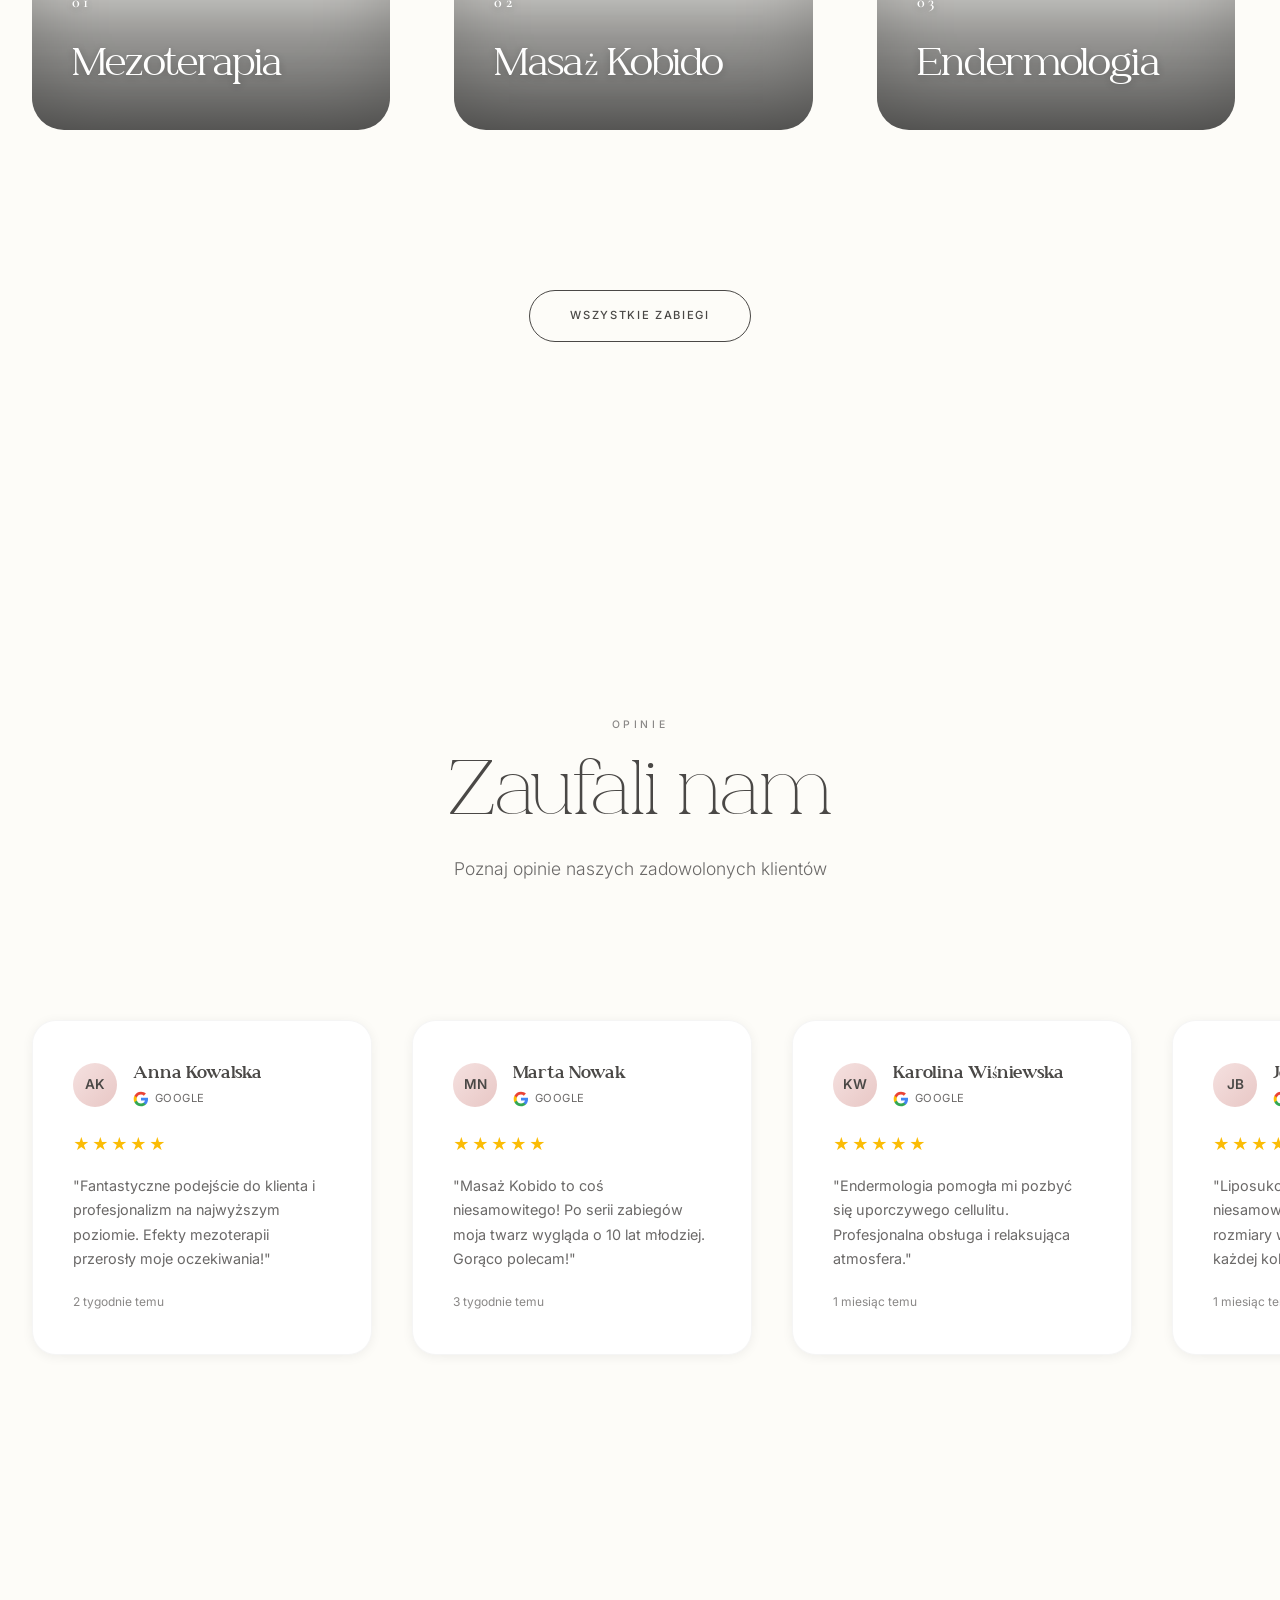
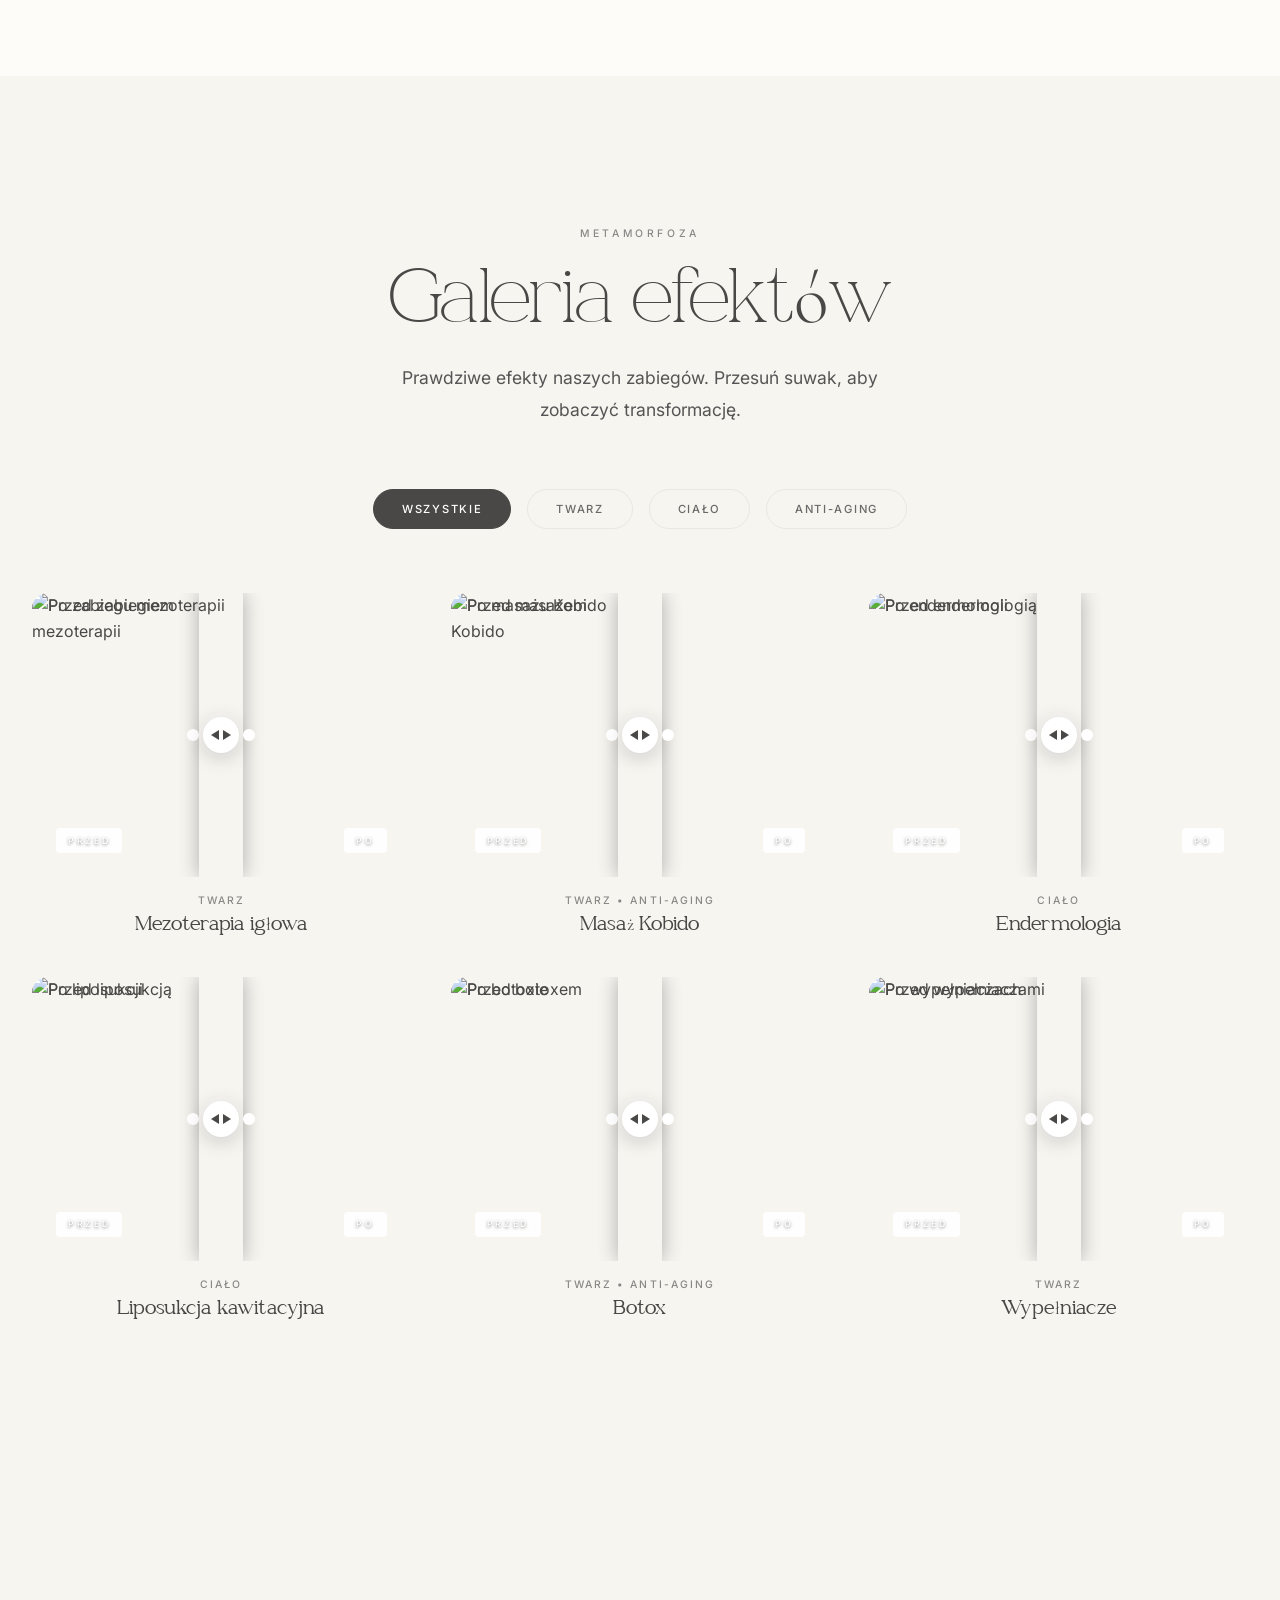
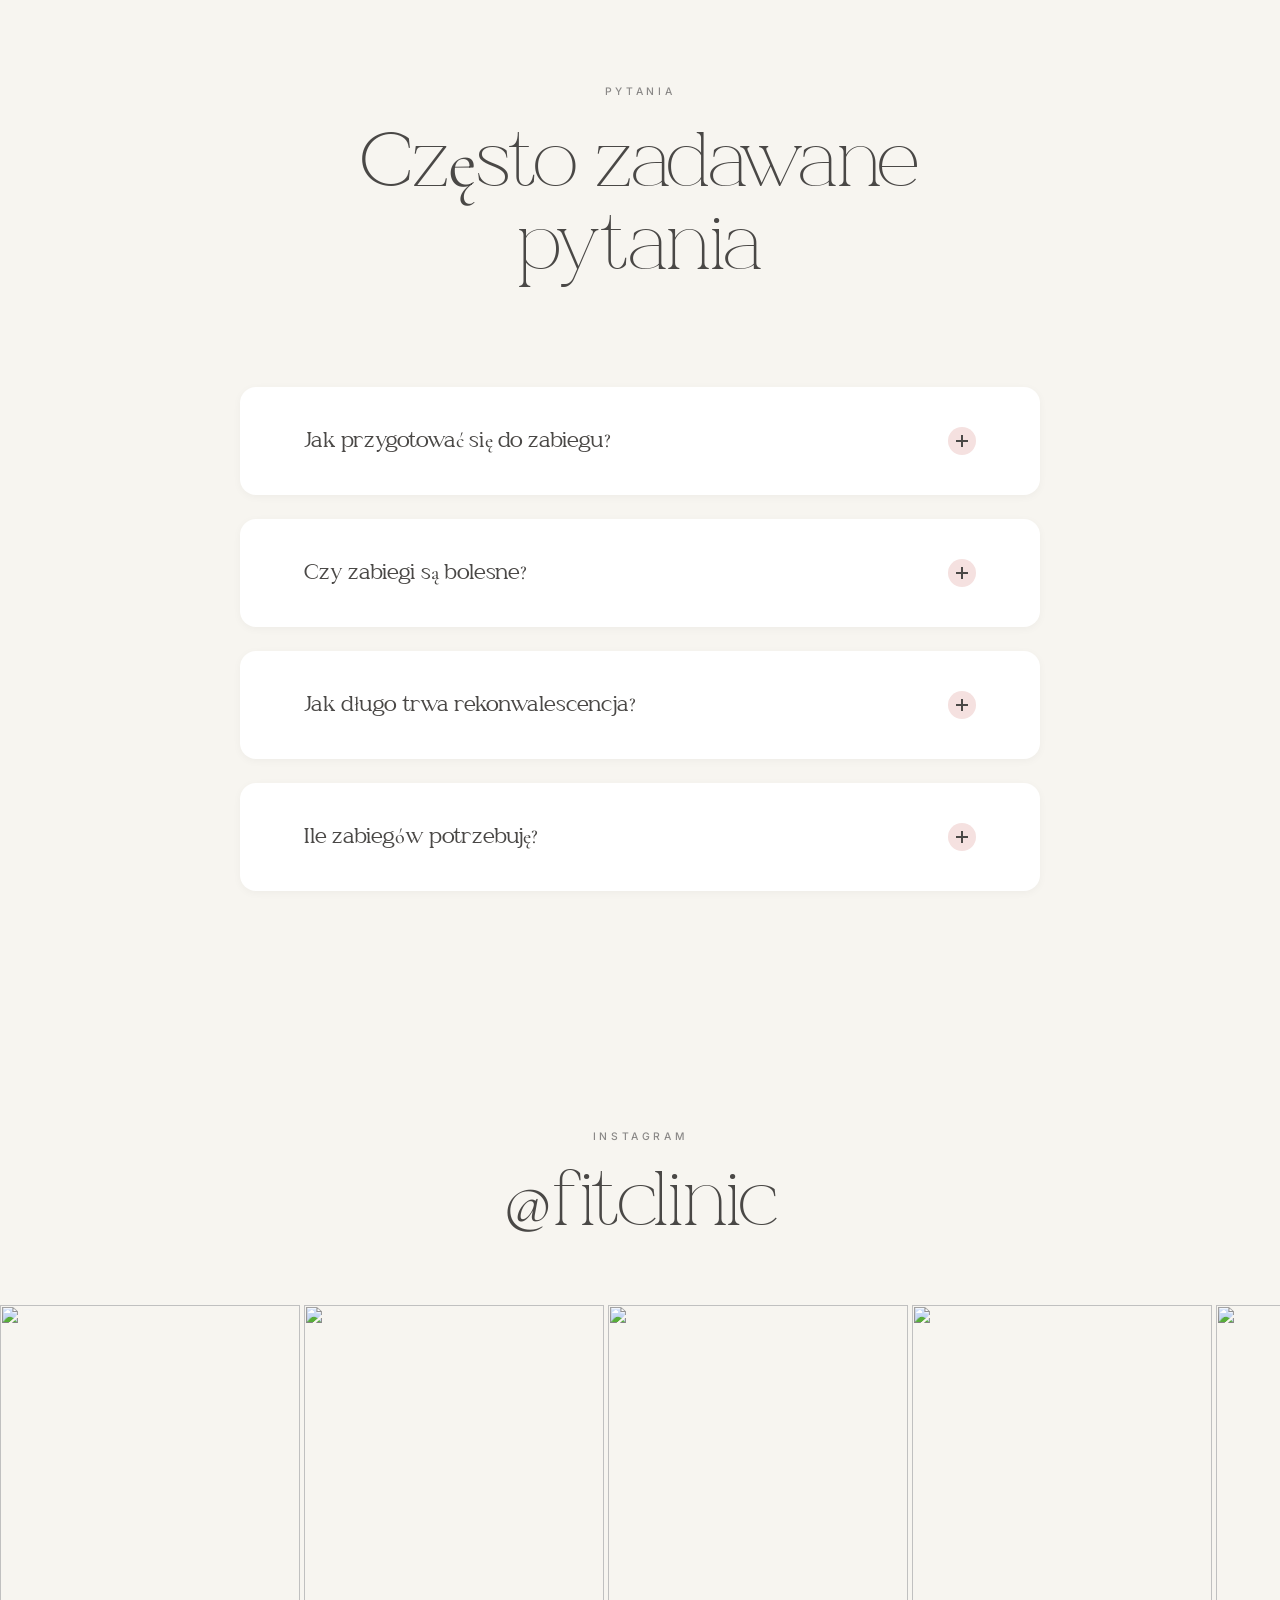
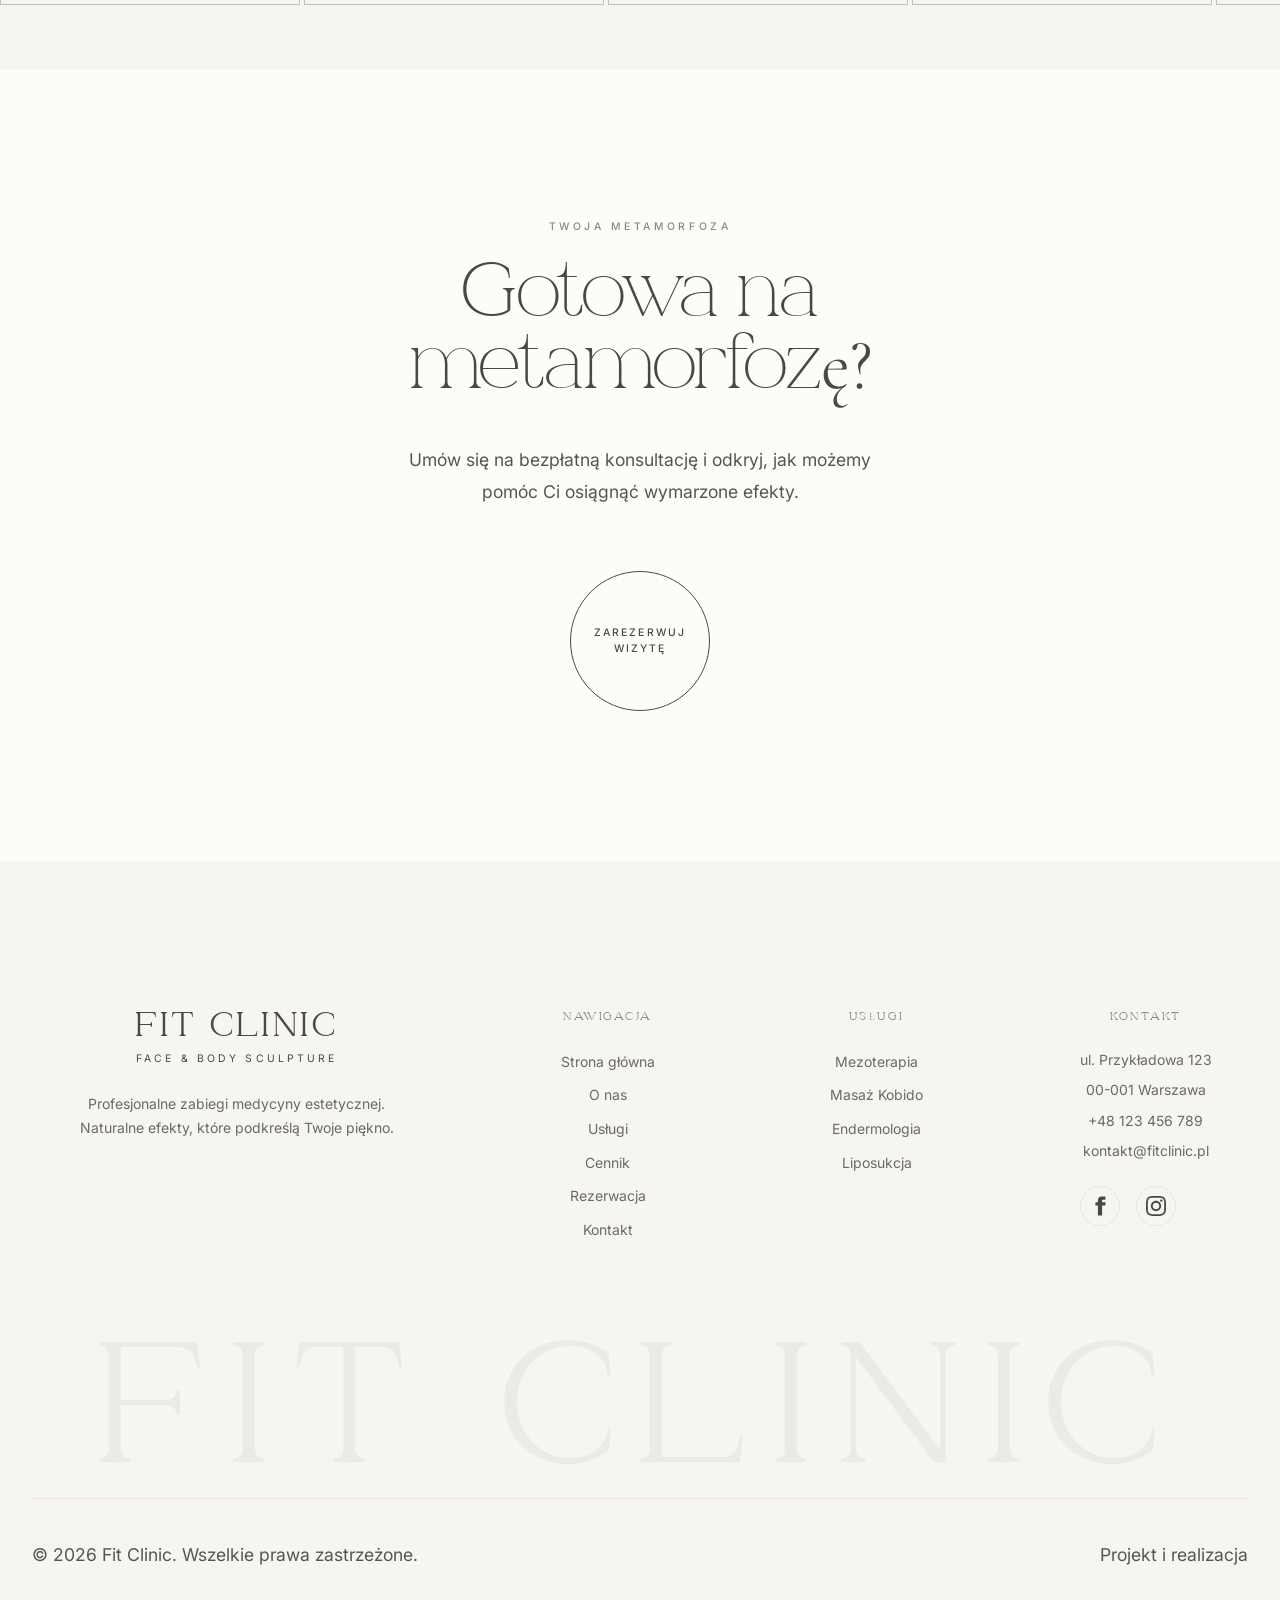
==== commit 7376d951: "Fix menu order: Kontakt as last item" ====
--- a/index.html
+++ b/index.html
@@ -47,9 +47,9 @@
                     <li><a href="pages/uslugi/index.html" class="nav__link" data-translate="nav.services">Usługi</a>
                     </li>
                     <li><a href="pages/cennik.html" class="nav__link" data-translate="nav.pricing">Cennik</a></li>
-                    <li><a href="pages/kontakt.html" class="nav__link" data-translate="nav.contact">Kontakt</a></li>
                     <li><a href="pages/rezerwacja.html" class="nav__link" data-translate="nav.booking">Rezerwacja</a>
                     </li>
+                    <li><a href="pages/kontakt.html" class="nav__link" data-translate="nav.contact">Kontakt</a></li>
                 </ul>
 
                 <!-- CTA Button (visible only in mobile menu) -->
@@ -864,8 +864,8 @@
                         <li><a href="pages/o-nas.html" class="footer__link">O nas</a></li>
                         <li><a href="pages/uslugi/index.html" class="footer__link">Usługi</a></li>
                         <li><a href="pages/cennik.html" class="footer__link">Cennik</a></li>
+                        <li><a href="pages/rezerwacja.html" class="footer__link">Rezerwacja</a></li>
                         <li><a href="pages/kontakt.html" class="footer__link">Kontakt</a></li>
-                        <li><a href="pages/rezerwacja.html" class="footer__link">Rezerwacja</a></li>
                     </ul>
                 </div>
 
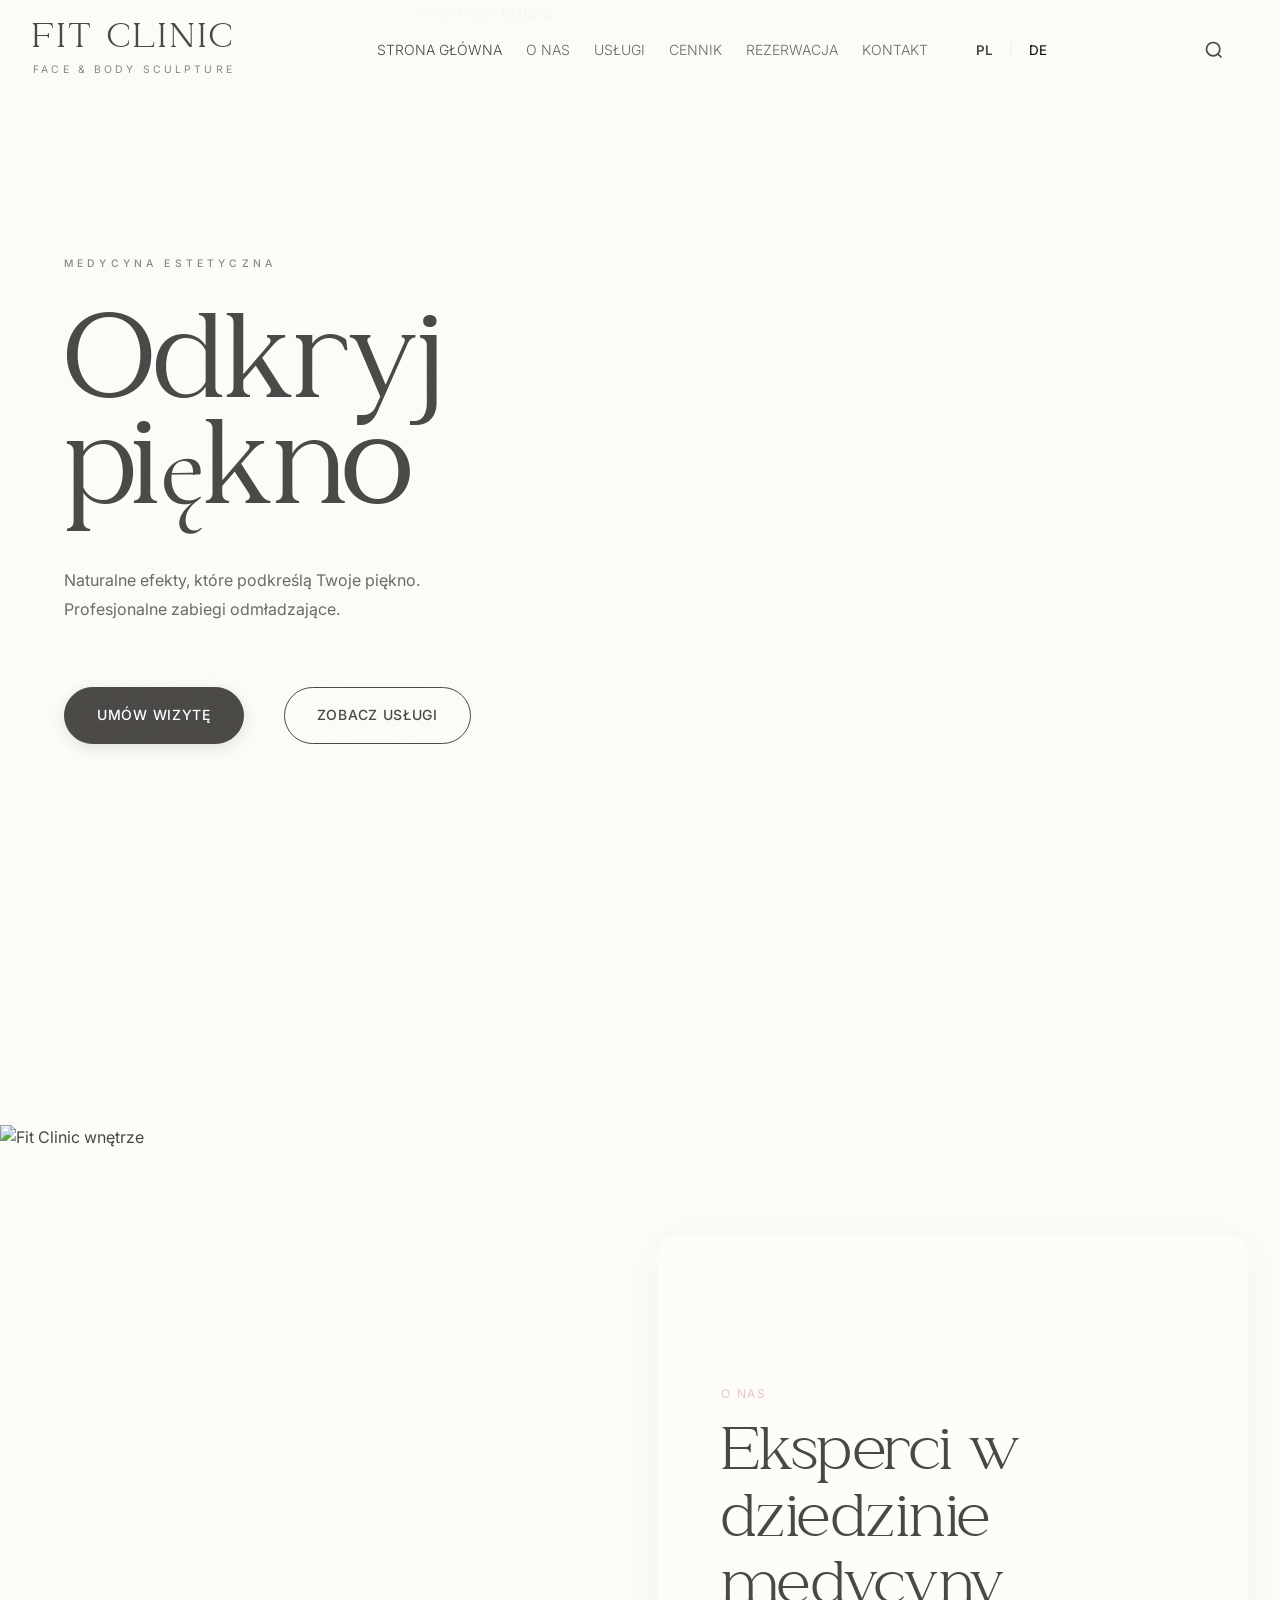
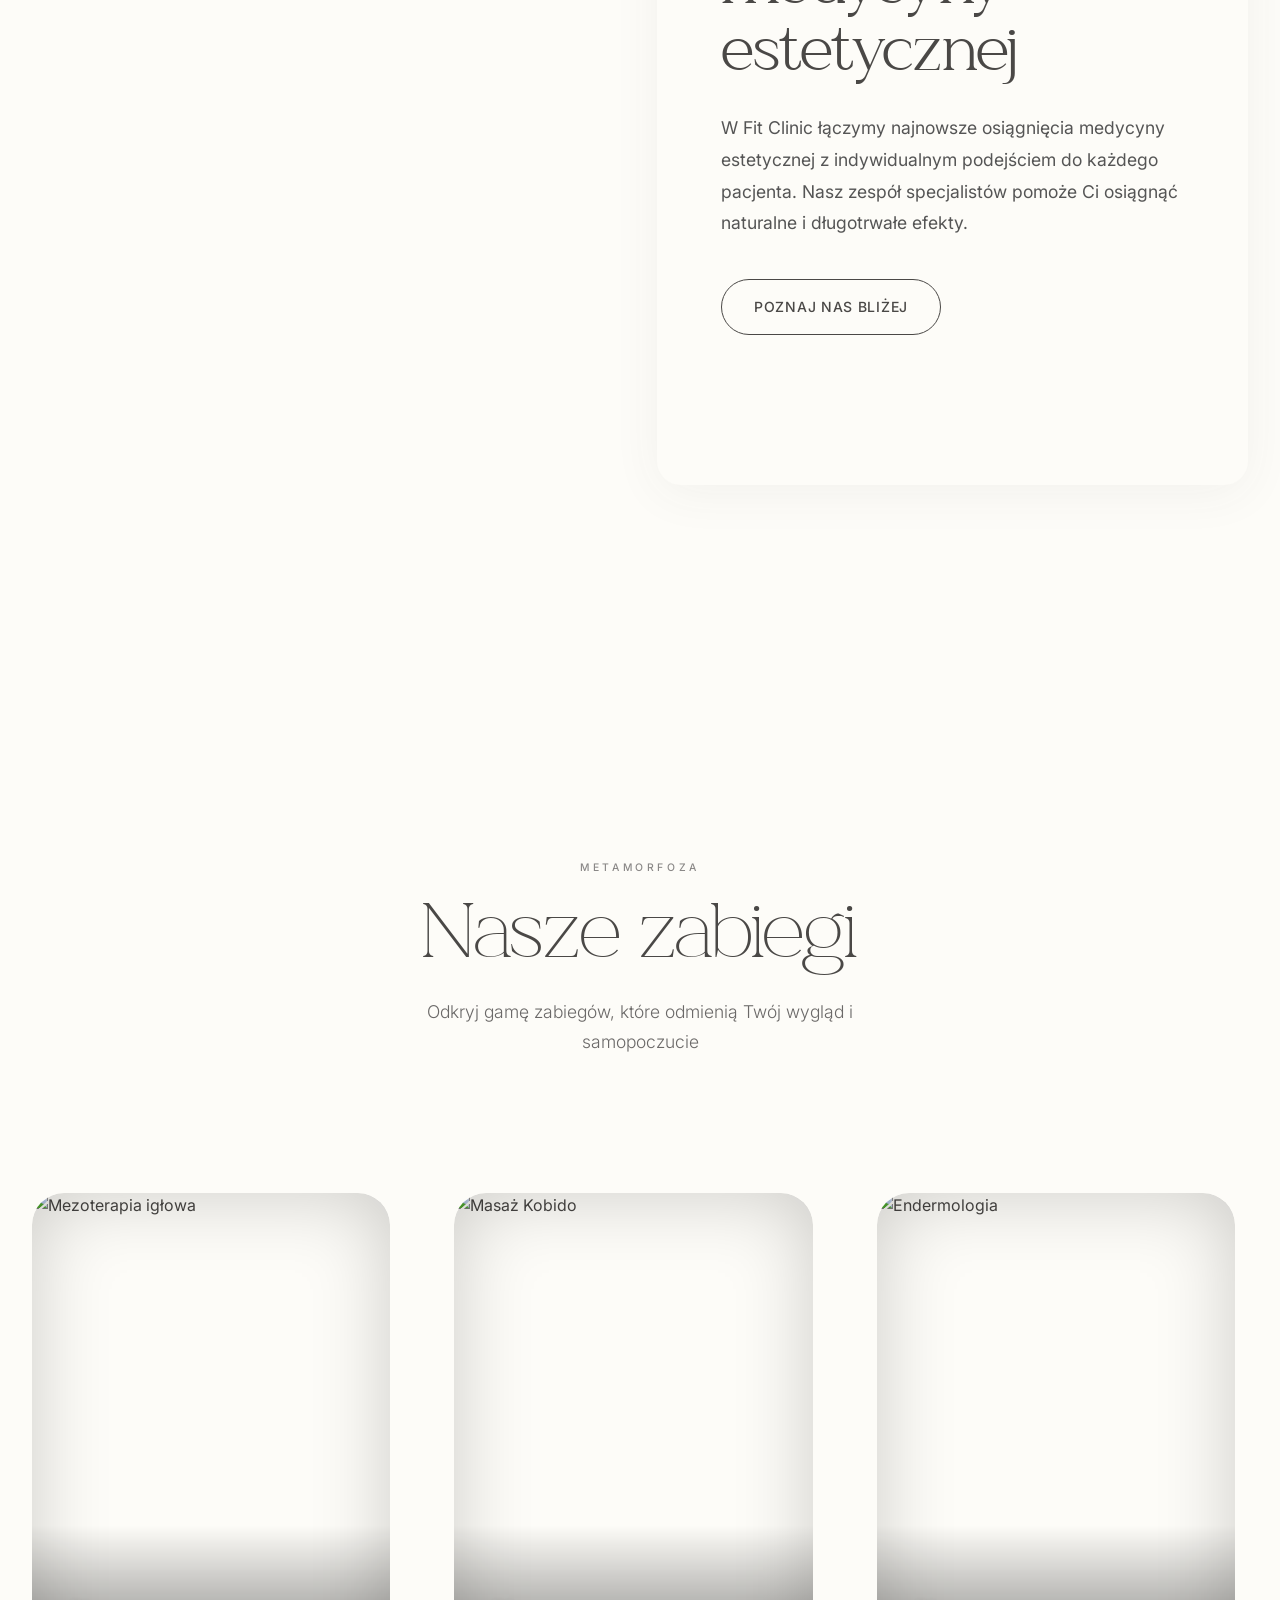
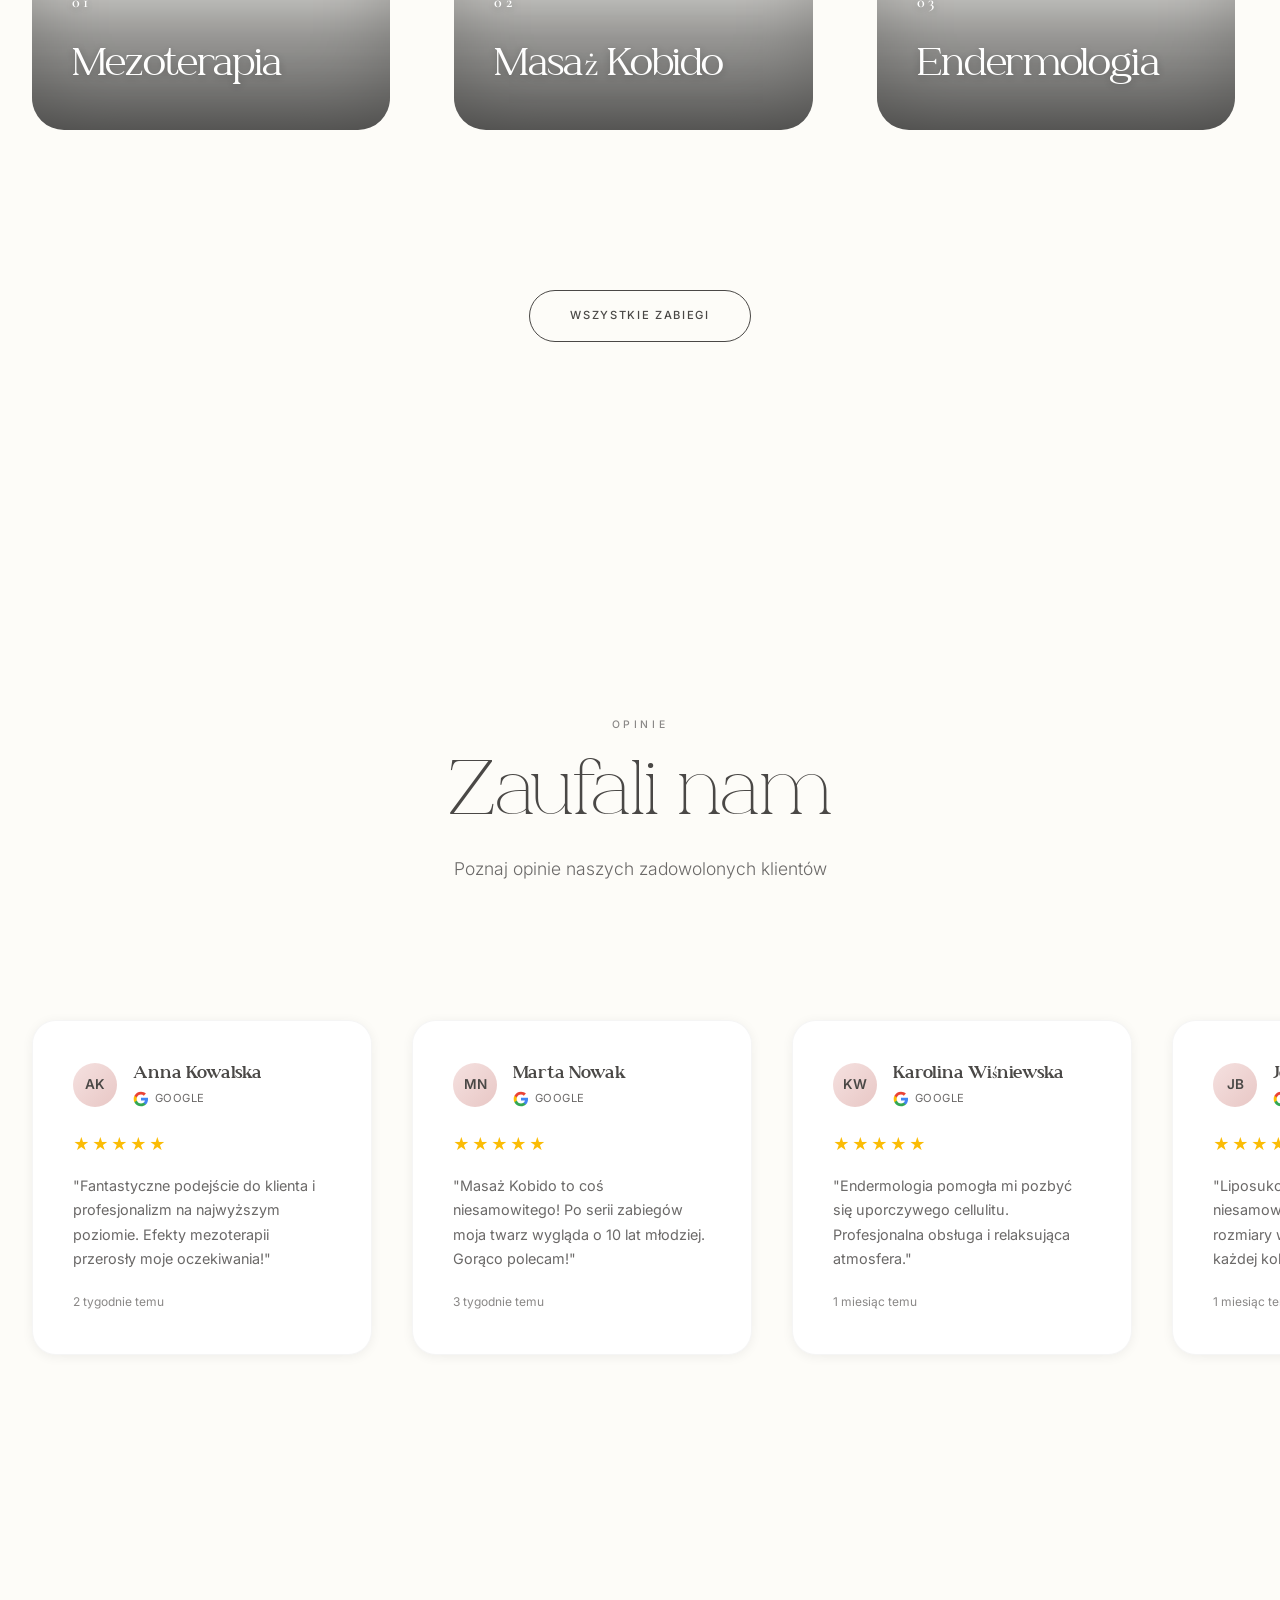
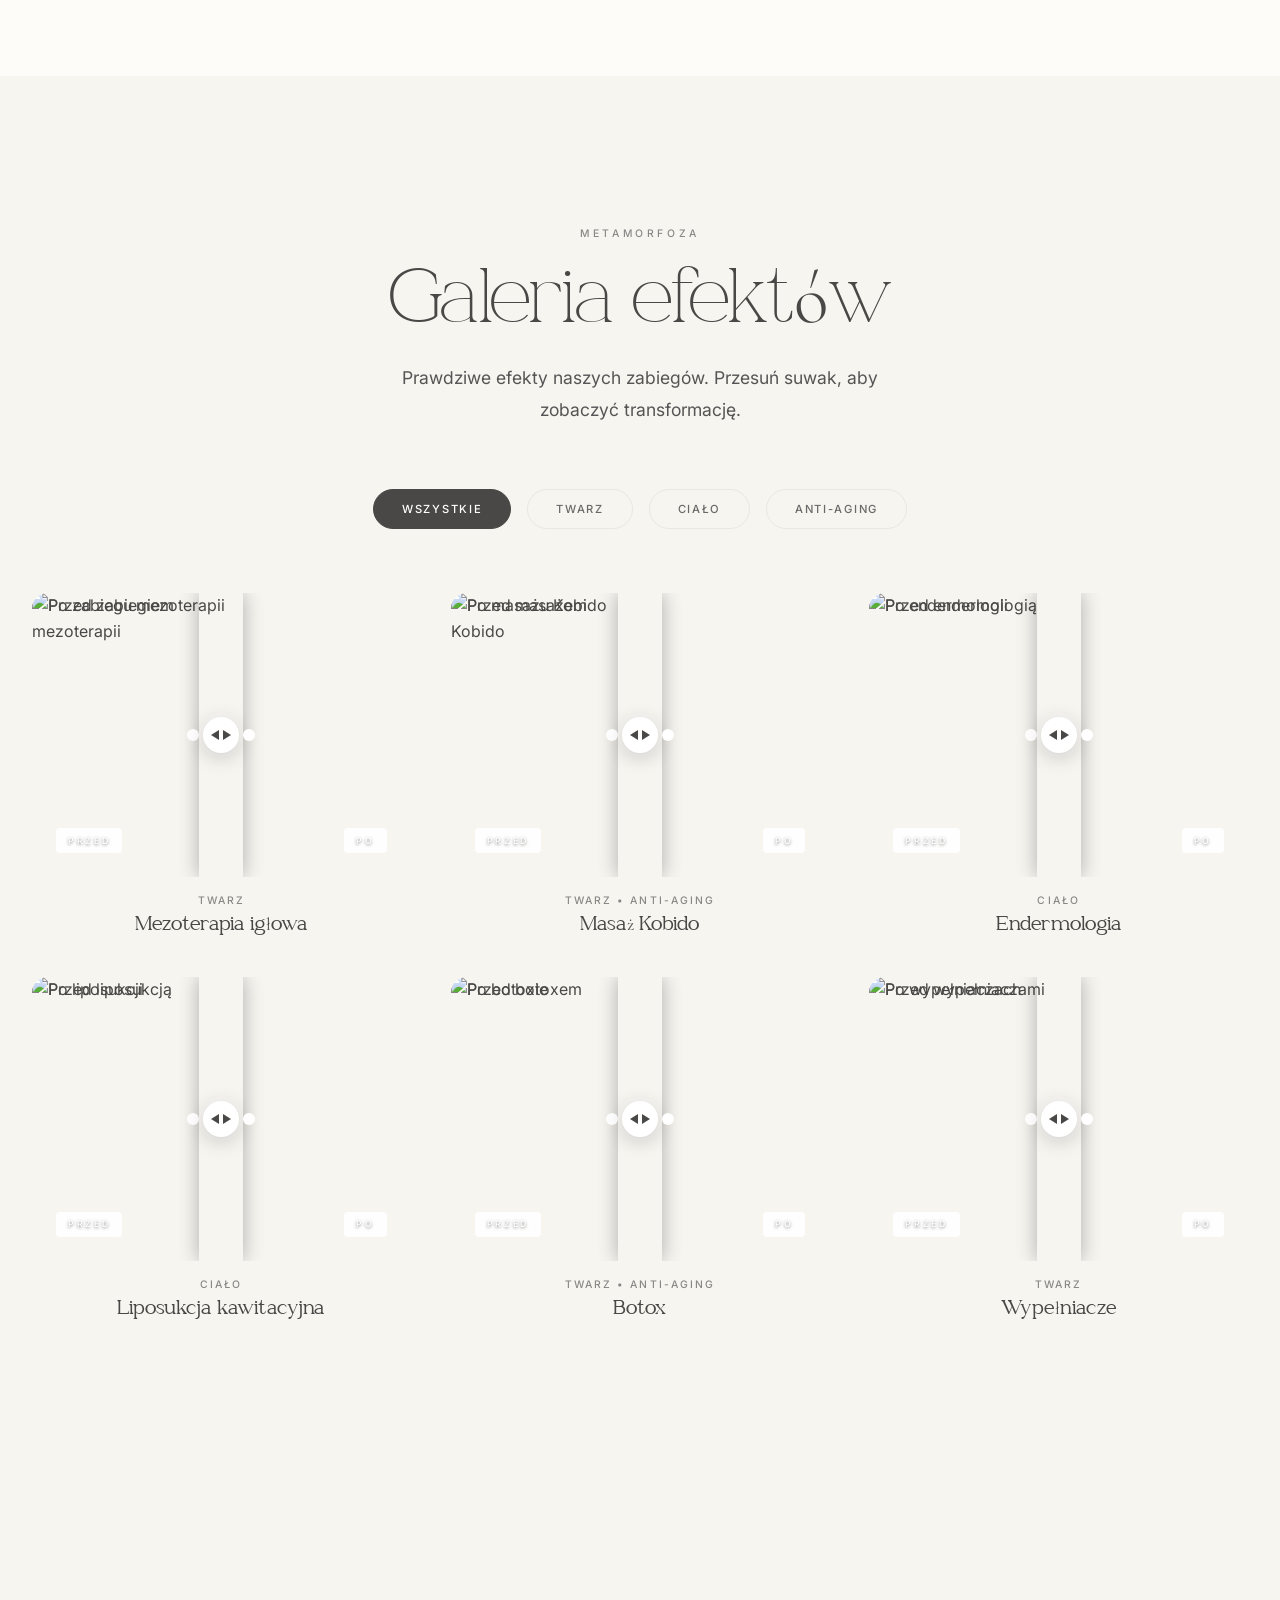
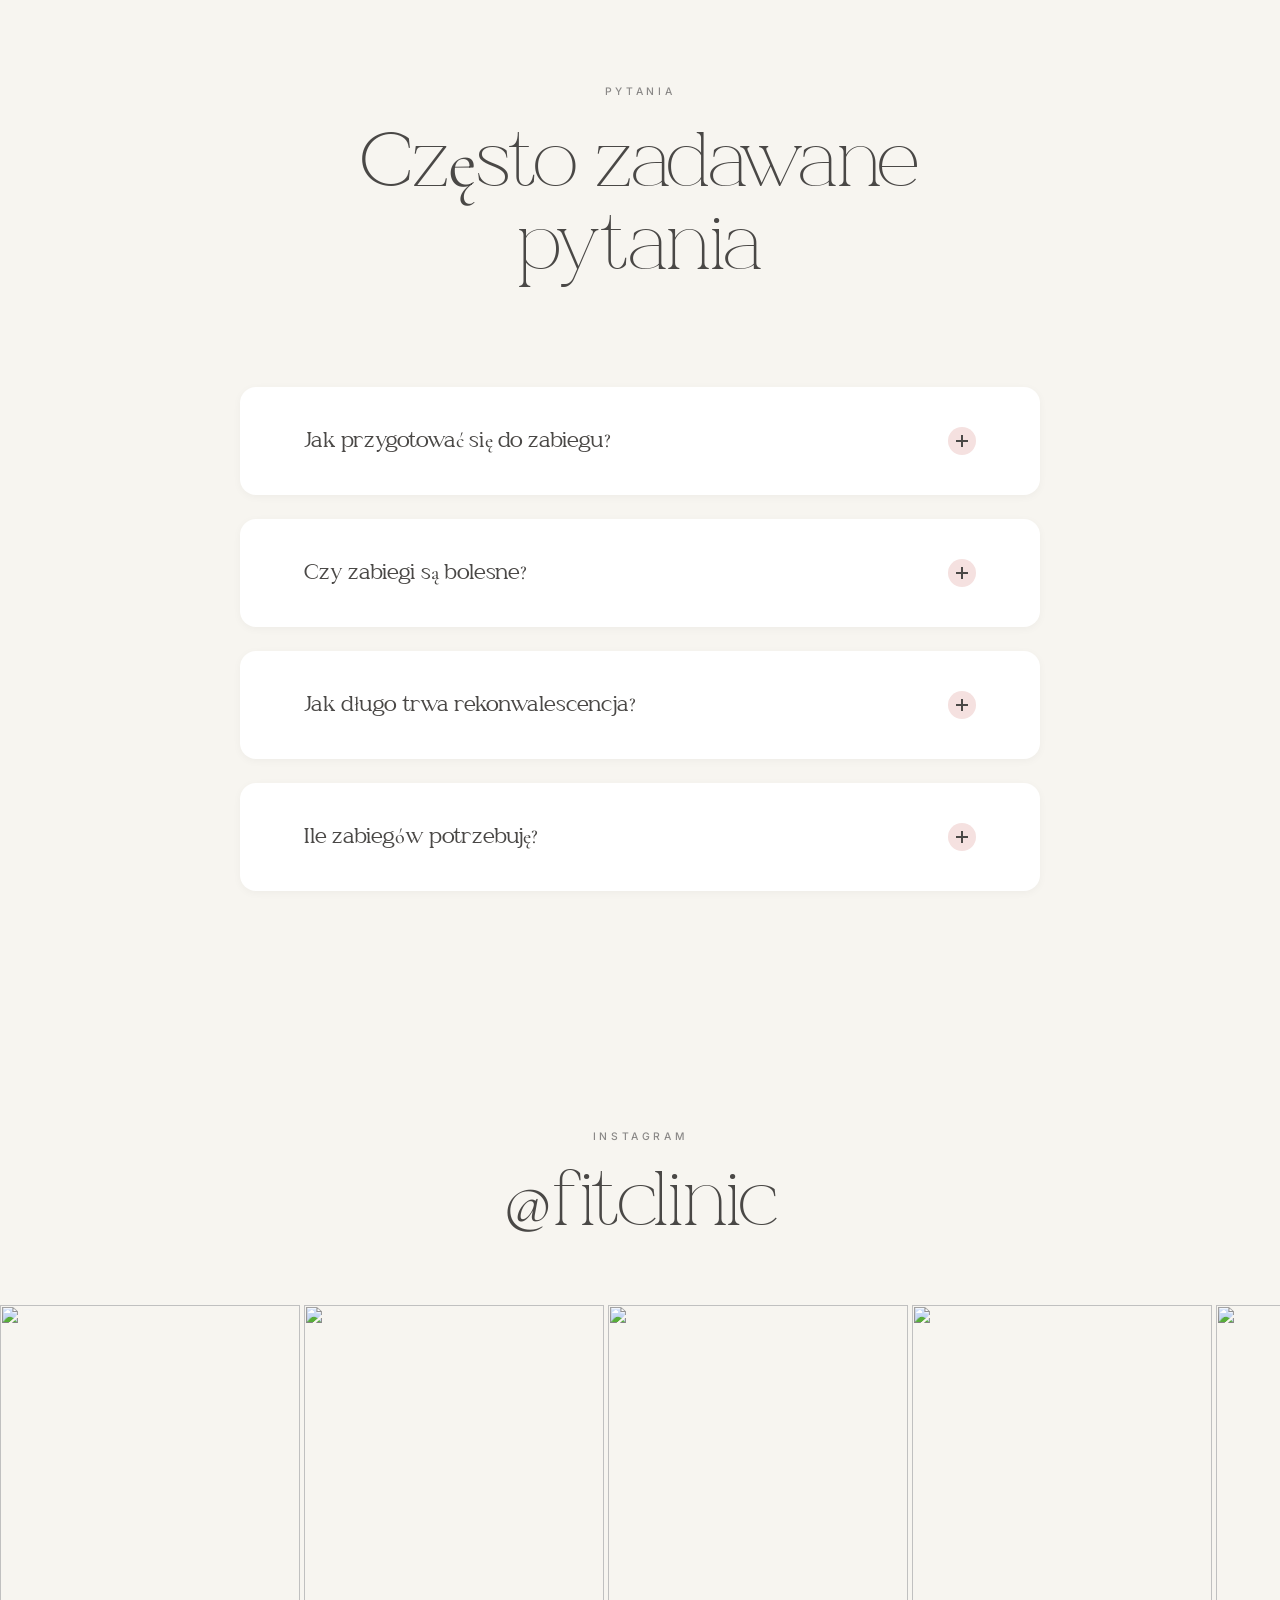
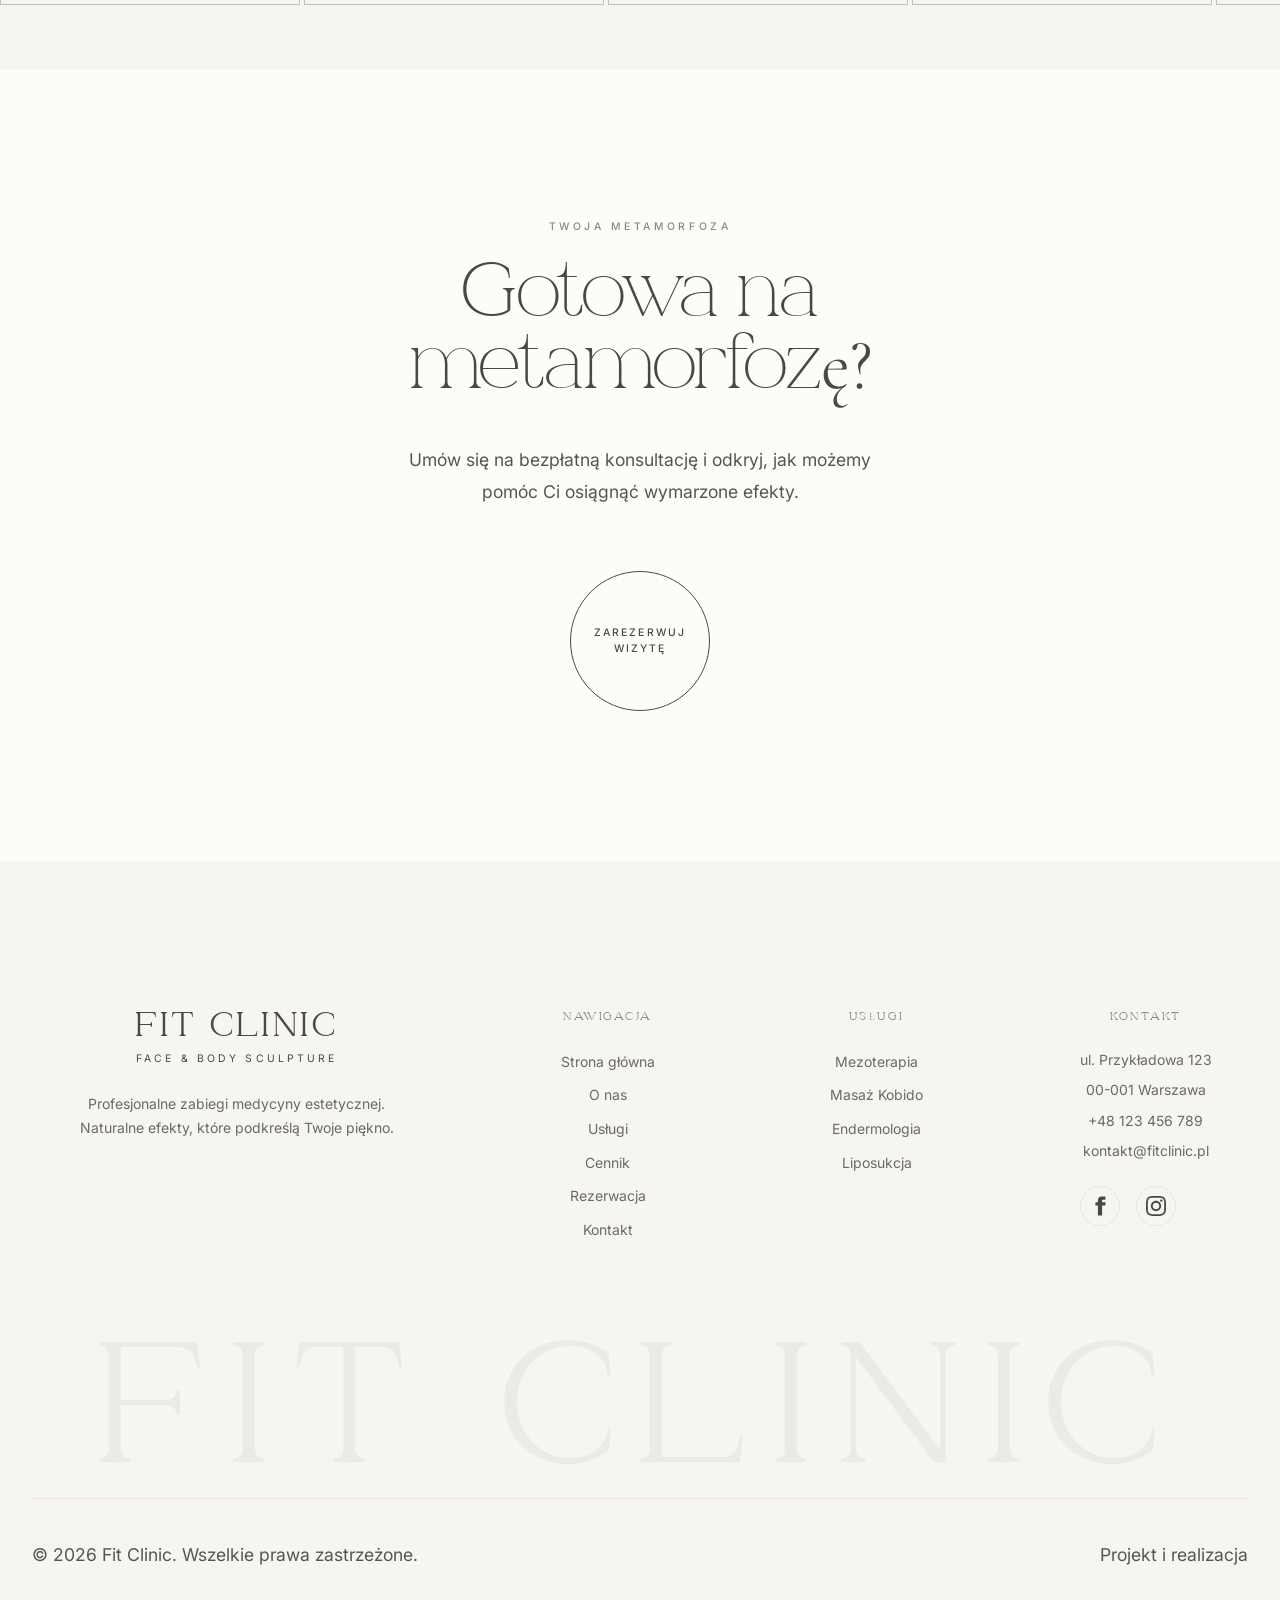
==== commit 5d4c060a: "Fix mobile menu and search: X close buttons, consistent header" ====
--- a/index.html
+++ b/index.html
@@ -38,8 +38,12 @@
                     <span class="logo__tagline">Face & Body Sculpture</span>
                 </div>
 
-                <!-- Close hint -->
-                <span class="nav__close-hint">Zamknij</span>
+                <!-- Close button -->
+                <button class="nav__close-btn" aria-label="Zamknij menu">
+                    <svg width="24" height="24" viewBox="0 0 24 24" fill="none" stroke="currentColor" stroke-width="2">
+                        <path d="M18 6L6 18M6 6l12 12" />
+                    </svg>
+                </button>
 
                 <ul class="nav__list">
                     <li><a href="index.html" class="nav__link active" data-translate="nav.home">Strona główna</a></li>
--- a/assets/css/style.css
+++ b/assets/css/style.css
@@ -532,7 +532,7 @@
 /* Hide mobile-only elements on desktop */
 .nav__logo-mobile,
 .nav__cta-mobile,
-.nav__close-hint {
+.nav__close-btn {
     display: none;
 }
 
@@ -629,7 +629,7 @@
     }
 
     /* ========================================
-       PREMIUM FULLSCREEN MOBILE MENU
+       PREMIUM FULLSCREEN MOBILE MENU - LIGHT
        ======================================== */
     .nav {
         position: fixed;
@@ -637,7 +637,7 @@
         left: 0;
         width: 100%;
         height: 100%;
-        background: linear-gradient(135deg, #1a1a1a 0%, #2d2a28 50%, #1a1a1a 100%);
+        background: #FDFCF8;
         z-index: 10000;
         display: flex;
         flex-direction: column;
@@ -648,8 +648,7 @@
         opacity: 0;
         visibility: hidden;
         pointer-events: none;
-        transition: opacity 0.5s cubic-bezier(0.4, 0, 0.2, 1),
-            visibility 0.5s cubic-bezier(0.4, 0, 0.2, 1);
+        transition: opacity 0.4s ease, visibility 0.4s ease;
         overflow-y: auto;
     }
 
@@ -660,8 +659,8 @@
         left: 0;
         right: 0;
         bottom: 0;
-        background: radial-gradient(circle at 30% 20%, rgba(245, 225, 224, 0.08) 0%, transparent 50%),
-            radial-gradient(circle at 70% 80%, rgba(201, 169, 110, 0.06) 0%, transparent 50%);
+        background: radial-gradient(circle at 30% 20%, rgba(245, 225, 224, 0.3) 0%, transparent 50%),
+            radial-gradient(circle at 70% 80%, rgba(201, 169, 110, 0.15) 0%, transparent 50%);
         pointer-events: none;
     }
 
@@ -688,13 +687,13 @@
     }
 
     .nav__logo-mobile .logo__main {
-        color: #ffffff;
+        color: var(--color-text);
         font-size: 1.5rem;
         letter-spacing: 0.3em;
     }
 
     .nav__logo-mobile .logo__tagline {
-        color: rgba(255, 255, 255, 0.5);
+        color: var(--color-text-muted);
         font-size: 0.55rem;
     }
 
@@ -712,16 +711,16 @@
 
     .nav__link {
         font-family: var(--font-display);
-        font-size: 2.25rem;
+        font-size: 2rem;
         font-weight: 400;
         letter-spacing: 0.08em;
-        color: #ffffff;
+        color: var(--color-text);
         display: block;
-        padding: 0.875rem 0;
+        padding: 1rem 0;
         text-align: center;
         opacity: 0;
-        transform: translateY(30px);
-        transition: all 0.4s cubic-bezier(0.4, 0, 0.2, 1);
+        transform: translateY(20px);
+        transition: all 0.4s ease;
         position: relative;
     }
 
@@ -732,7 +731,7 @@
         bottom: 0.5rem;
         width: 0;
         height: 1px;
-        background: linear-gradient(90deg, transparent, var(--color-powder-pink), transparent);
+        background: var(--color-powder-pink-accent);
         transform: translateX(-50%);
         transition: width 0.3s ease;
     }
@@ -743,29 +742,33 @@
     }
 
     .nav.active .nav__list li:nth-child(1) .nav__link {
+        transition-delay: 0.1s;
+    }
+
+    .nav.active .nav__list li:nth-child(2) .nav__link {
         transition-delay: 0.15s;
     }
 
-    .nav.active .nav__list li:nth-child(2) .nav__link {
+    .nav.active .nav__list li:nth-child(3) .nav__link {
         transition-delay: 0.2s;
     }
 
-    .nav.active .nav__list li:nth-child(3) .nav__link {
+    .nav.active .nav__list li:nth-child(4) .nav__link {
         transition-delay: 0.25s;
     }
 
-    .nav.active .nav__list li:nth-child(4) .nav__link {
+    .nav.active .nav__list li:nth-child(5) .nav__link {
         transition-delay: 0.3s;
     }
 
-    .nav.active .nav__list li:nth-child(5) .nav__link {
+    .nav.active .nav__list li:nth-child(6) .nav__link {
         transition-delay: 0.35s;
     }
 
     .nav__link:hover,
     .nav__link:active,
     .nav__link.active {
-        color: var(--color-powder-pink);
+        color: var(--color-powder-pink-accent);
     }
 
     .nav__link:hover::before,
@@ -783,7 +786,7 @@
         margin-top: 2.5rem;
         opacity: 0;
         transform: translateY(20px);
-        transition: all 0.4s cubic-bezier(0.4, 0, 0.2, 1) 0.45s;
+        transition: all 0.4s ease 0.4s;
     }
 
     .nav.active .nav__cta-mobile {
@@ -792,8 +795,8 @@
     }
 
     .nav__cta-mobile .btn {
-        background: transparent;
-        border: 1px solid rgba(255, 255, 255, 0.4);
+        background: var(--color-text);
+        border: none;
         color: #ffffff;
         padding: 1rem 2.5rem;
         font-size: 0.75rem;
@@ -801,7 +804,9 @@
         transition: all 0.3s ease;
     }
 
-
+    .nav__cta-mobile .btn:hover {
+        background: var(--color-powder-pink-accent);
+    }
 
     /* Language switcher - bottom */
     .nav .lang-switch {
@@ -809,7 +814,7 @@
         bottom: 40px;
         left: 50%;
         transform: translateX(-50%);
-        color: rgba(255, 255, 255, 0.4);
+        color: var(--color-text-muted);
         opacity: 0;
         transition: opacity 0.4s ease 0.5s;
         z-index: 1;
@@ -820,28 +825,28 @@
     }
 
     .nav .lang-switch__btn {
-        color: rgba(255, 255, 255, 0.4);
+        color: var(--color-text-muted);
         padding: 0.5rem 0.75rem;
         transition: color 0.3s ease;
     }
 
     .nav .lang-switch__btn.active,
     .nav .lang-switch__btn:hover {
-        color: #ffffff;
+        color: var(--color-text);
     }
 
     .nav .lang-switch__divider {
-        color: rgba(255, 255, 255, 0.2);
+        color: var(--color-text-muted);
     }
 
     /* ========================================
-       PREMIUM HAMBURGER ANIMATION
+       HAMBURGER ANIMATION
        ======================================== */
     .menu-toggle__bar {
         width: 26px;
         height: 2px;
         background: var(--color-text);
-        transition: all 0.35s cubic-bezier(0.4, 0, 0.2, 1);
+        transition: all 0.35s ease;
         transform-origin: center;
     }
 
@@ -854,7 +859,7 @@
     }
 
     .menu-toggle.is-active .menu-toggle__bar {
-        background: #ffffff;
+        background: var(--color-text);
     }
 
     .menu-toggle.is-active .menu-toggle__bar:nth-child(1) {
@@ -870,21 +875,30 @@
         transform: rotate(-45deg) translateY(0);
     }
 
-    /* Close hint text */
-    .nav__close-hint {
-        display: block;
+    /* Close button */
+    .nav__close-btn {
+        display: flex;
+        align-items: center;
+        justify-content: center;
         position: absolute;
-        top: 35px;
+        top: 25px;
         right: var(--container-padding);
-        color: rgba(255, 255, 255, 0.4);
-        font-size: 0.65rem;
-        letter-spacing: 0.2em;
-        text-transform: uppercase;
+        width: 44px;
+        height: 44px;
+        background: transparent;
+        border: none;
+        color: var(--color-text);
+        cursor: pointer;
         opacity: 0;
-        transition: opacity 0.4s ease 0.5s;
-    }
-
-    .nav.active .nav__close-hint {
+        transition: opacity 0.3s ease 0.2s, color 0.3s ease;
+        z-index: 10;
+    }
+
+    .nav__close-btn:hover {
+        color: var(--color-powder-pink-accent);
+    }
+
+    .nav.active .nav__close-btn {
         opacity: 1;
     }
 }
@@ -4127,6 +4141,7 @@
 .btn--pill::before {
     display: none;
 }
+
 /* --------------------------------------------------------------------------
    Search Modal
    -------------------------------------------------------------------------- */
@@ -4136,12 +4151,16 @@
     cursor: pointer;
     padding: 0.5rem;
     color: var(--color-text);
-    transition: opacity var(--transition-base);
+    transition: all 0.3s ease;
     margin-right: 1rem;
+    display: flex;
+    align-items: center;
+    justify-content: center;
 }
 
 .search-trigger:hover {
     opacity: 0.7;
+    transform: scale(1.05);
 }
 
 .search-modal {
@@ -4153,7 +4172,7 @@
     z-index: 20000;
     opacity: 0;
     visibility: hidden;
-    transition: opacity 0.3s ease, visibility 0.3s ease;
+    transition: opacity 0.2s ease, visibility 0.2s ease;
 }
 
 .search-modal.active {
@@ -4167,33 +4186,49 @@
     left: 0;
     width: 100%;
     height: 100%;
-    background: rgba(0, 0, 0, 0.6);
-    backdrop-filter: blur(4px);
+    background: rgba(0, 0, 0, 0.7);
+    backdrop-filter: blur(8px);
 }
 
 .search-modal__content {
     position: relative;
-    max-width: 600px;
-    margin: 10vh auto;
-    background: var(--color-bg);
-    border-radius: 16px;
-    box-shadow: 0 25px 50px -12px rgba(0, 0, 0, 0.25);
+    max-width: 640px;
+    margin: 8vh auto;
+    background: #FFFFFF;
+    border-radius: 20px;
+    box-shadow: 0 25px 60px -12px rgba(0, 0, 0, 0.35);
     overflow: hidden;
+    display: flex;
+    flex-direction: column;
+    max-height: 80vh;
+    animation: searchSlideIn 0.25s ease-out;
+}
+
+@keyframes searchSlideIn {
+    from {
+        opacity: 0;
+        transform: translateY(-20px) scale(0.98);
+    }
+
+    to {
+        opacity: 1;
+        transform: translateY(0) scale(1);
+    }
 }
 
 .search-modal__header {
-    padding: 1rem;
-    border-bottom: 1px solid var(--color-text-muted);
+    padding: 1.25rem 1.5rem;
+    border-bottom: 1px solid rgba(0, 0, 0, 0.08);
 }
 
 .search-modal__input-wrapper {
     display: flex;
     align-items: center;
-    gap: 0.75rem;
+    gap: 1rem;
 }
 
 .search-modal__icon {
-    color: var(--color-text-muted);
+    color: var(--color-powder-pink-accent);
     flex-shrink: 0;
 }
 
@@ -4201,9 +4236,10 @@
     flex: 1;
     border: none;
     background: transparent;
-    font-size: 1.125rem;
+    font-size: 1.25rem;
     color: var(--color-text);
     outline: none;
+    font-family: inherit;
 }
 
 .search-modal__input::placeholder {
@@ -4211,12 +4247,20 @@
 }
 
 .search-modal__close {
+    position: absolute;
+    top: 1rem;
+    right: 1rem;
+    width: 40px;
+    height: 40px;
+    display: flex;
+    align-items: center;
+    justify-content: center;
     background: transparent;
     border: none;
+    color: var(--color-text-muted);
     cursor: pointer;
-    padding: 0.5rem;
-    color: var(--color-text-muted);
-    transition: color var(--transition-base);
+    transition: color 0.2s ease;
+    z-index: 10;
 }
 
 .search-modal__close:hover {
@@ -4224,49 +4268,198 @@
 }
 
 .search-modal__results {
-    max-height: 400px;
+    flex: 1;
     overflow-y: auto;
-    padding: 1rem;
-}
-
-.search-modal__hint,
+    padding: 1rem 1.5rem;
+}
+
+.search-modal__footer {
+    padding: 1rem 1.5rem;
+    border-top: 1px solid rgba(0, 0, 0, 0.08);
+    background: rgba(0, 0, 0, 0.02);
+}
+
+.search-modal__nav-hint {
+    display: flex;
+    align-items: center;
+    gap: 1rem;
+    justify-content: center;
+    font-size: 0.75rem;
+    color: var(--color-text-muted);
+}
+
+.search-key {
+    display: inline-flex;
+    align-items: center;
+    justify-content: center;
+    min-width: 24px;
+    padding: 0.25rem 0.5rem;
+    background: rgba(0, 0, 0, 0.06);
+    border-radius: 4px;
+    font-family: monospace;
+    font-size: 0.7rem;
+    margin-right: 0.25rem;
+}
+
+/* Initial State & Popular Tags */
+.search-modal__initial {
+    padding: 1rem 0;
+}
+
+.search-modal__popular-title {
+    font-size: 0.75rem;
+    text-transform: uppercase;
+    letter-spacing: 0.1em;
+    color: var(--color-text-muted);
+    margin-bottom: 1rem;
+}
+
+.search-modal__popular-tags {
+    display: flex;
+    flex-wrap: wrap;
+    gap: 0.5rem;
+}
+
+.search-tag {
+    padding: 0.5rem 1rem;
+    background: #FCF0EF;
+    border: 1px solid var(--color-powder-pink-accent);
+    border-radius: 100px;
+    font-size: 0.85rem;
+    color: var(--color-text);
+    cursor: pointer;
+    transition: all 0.3s ease;
+}
+
+.search-tag:hover {
+    background: var(--color-powder-pink-accent);
+    color: white;
+}
+
+/* No Results */
 .search-modal__no-results {
     text-align: center;
+    padding: 3rem 1rem;
+}
+
+.search-modal__no-results-icon {
+    font-size: 3rem;
+    margin-bottom: 1rem;
+}
+
+.search-modal__no-results-text {
+    font-size: 1.1rem;
+    color: var(--color-text);
+    margin-bottom: 0.5rem;
+}
+
+.search-modal__no-results-hint {
+    font-size: 0.875rem;
     color: var(--color-text-muted);
-    padding: 2rem;
-}
-
+}
+
+/* Categories */
+.search-category {
+    margin-bottom: 1.5rem;
+}
+
+.search-category:last-child {
+    margin-bottom: 0;
+}
+
+.search-category__title {
+    font-size: 0.7rem;
+    text-transform: uppercase;
+    letter-spacing: 0.15em;
+    color: var(--color-text-muted);
+    margin-bottom: 0.75rem;
+    padding-left: 0.5rem;
+}
+
+.search-category__items {
+    display: flex;
+    flex-direction: column;
+    gap: 0.25rem;
+}
+
+/* Results */
 .search-result {
-    display: block;
-    padding: 1rem;
-    border-radius: 8px;
+    display: flex;
+    align-items: center;
+    gap: 1rem;
+    padding: 0.875rem 1rem;
+    border-radius: 12px;
     text-decoration: none;
     color: var(--color-text);
-    transition: background var(--transition-base);
-}
-
-.search-result:hover {
-    background: var(--color-powder-pink-bg);
+    transition: all 0.15s ease;
+}
+
+.search-result:hover,
+.search-result.selected {
+    background: #FCF0EF;
+}
+
+.search-result.selected {
+    outline: 2px solid var(--color-powder-pink-accent);
+}
+
+
+
+.search-result__content {
+    flex: 1;
+    min-width: 0;
 }
 
 .search-result__title {
     font-weight: 500;
-    margin-bottom: 0.25rem;
+    font-size: 0.95rem;
+    margin-bottom: 0.15rem;
 }
 
 .search-result__desc {
-    font-size: 0.875rem;
+    font-size: 0.8rem;
     color: var(--color-text-muted);
+    white-space: nowrap;
+    overflow: hidden;
+    text-overflow: ellipsis;
+}
+
+.search-result__arrow {
+    color: var(--color-text-muted);
+    font-size: 1.1rem;
+    opacity: 0;
+    transform: translateX(-5px);
+    transition: all 0.15s ease;
+}
+
+.search-result:hover .search-result__arrow,
+.search-result.selected .search-result__arrow {
+    opacity: 1;
+    transform: translateX(0);
 }
 
 .search-result mark {
     background: var(--color-powder-pink-accent);
     color: var(--color-text);
-    padding: 0 2px;
-    border-radius: 2px;
-}
-
-/* Header scrolled - search trigger dark */
+    padding: 0.1rem 0.25rem;
+    border-radius: 3px;
+}
+
+/* Header scrolled - search trigger */
 .header--scrolled .search-trigger {
     color: var(--color-text);
 }
+
+/* Mobile */
+@media (max-width: 768px) {
+    .search-modal__content {
+        margin: 0;
+        max-height: 100vh;
+        height: 100%;
+        border-radius: 0;
+    }
+
+    .search-modal__nav-hint {
+        display: none;
+    }
+}
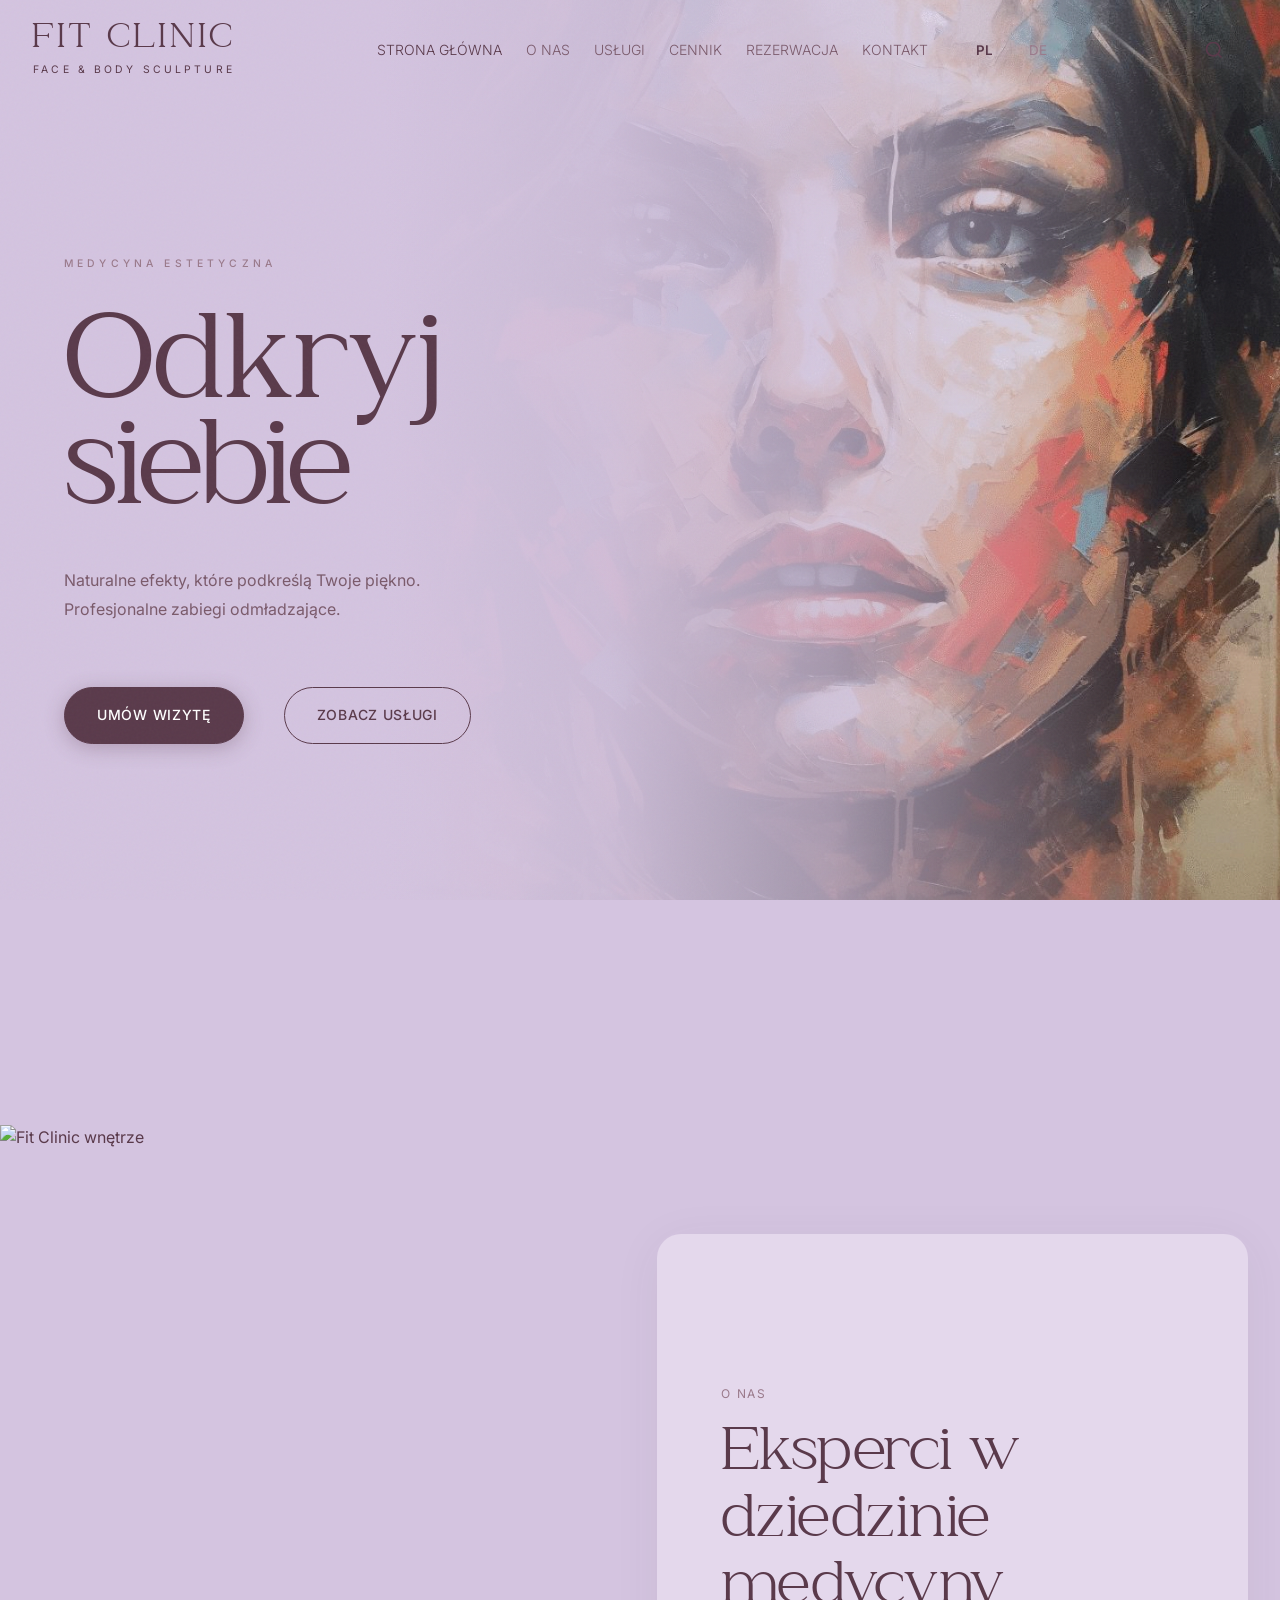
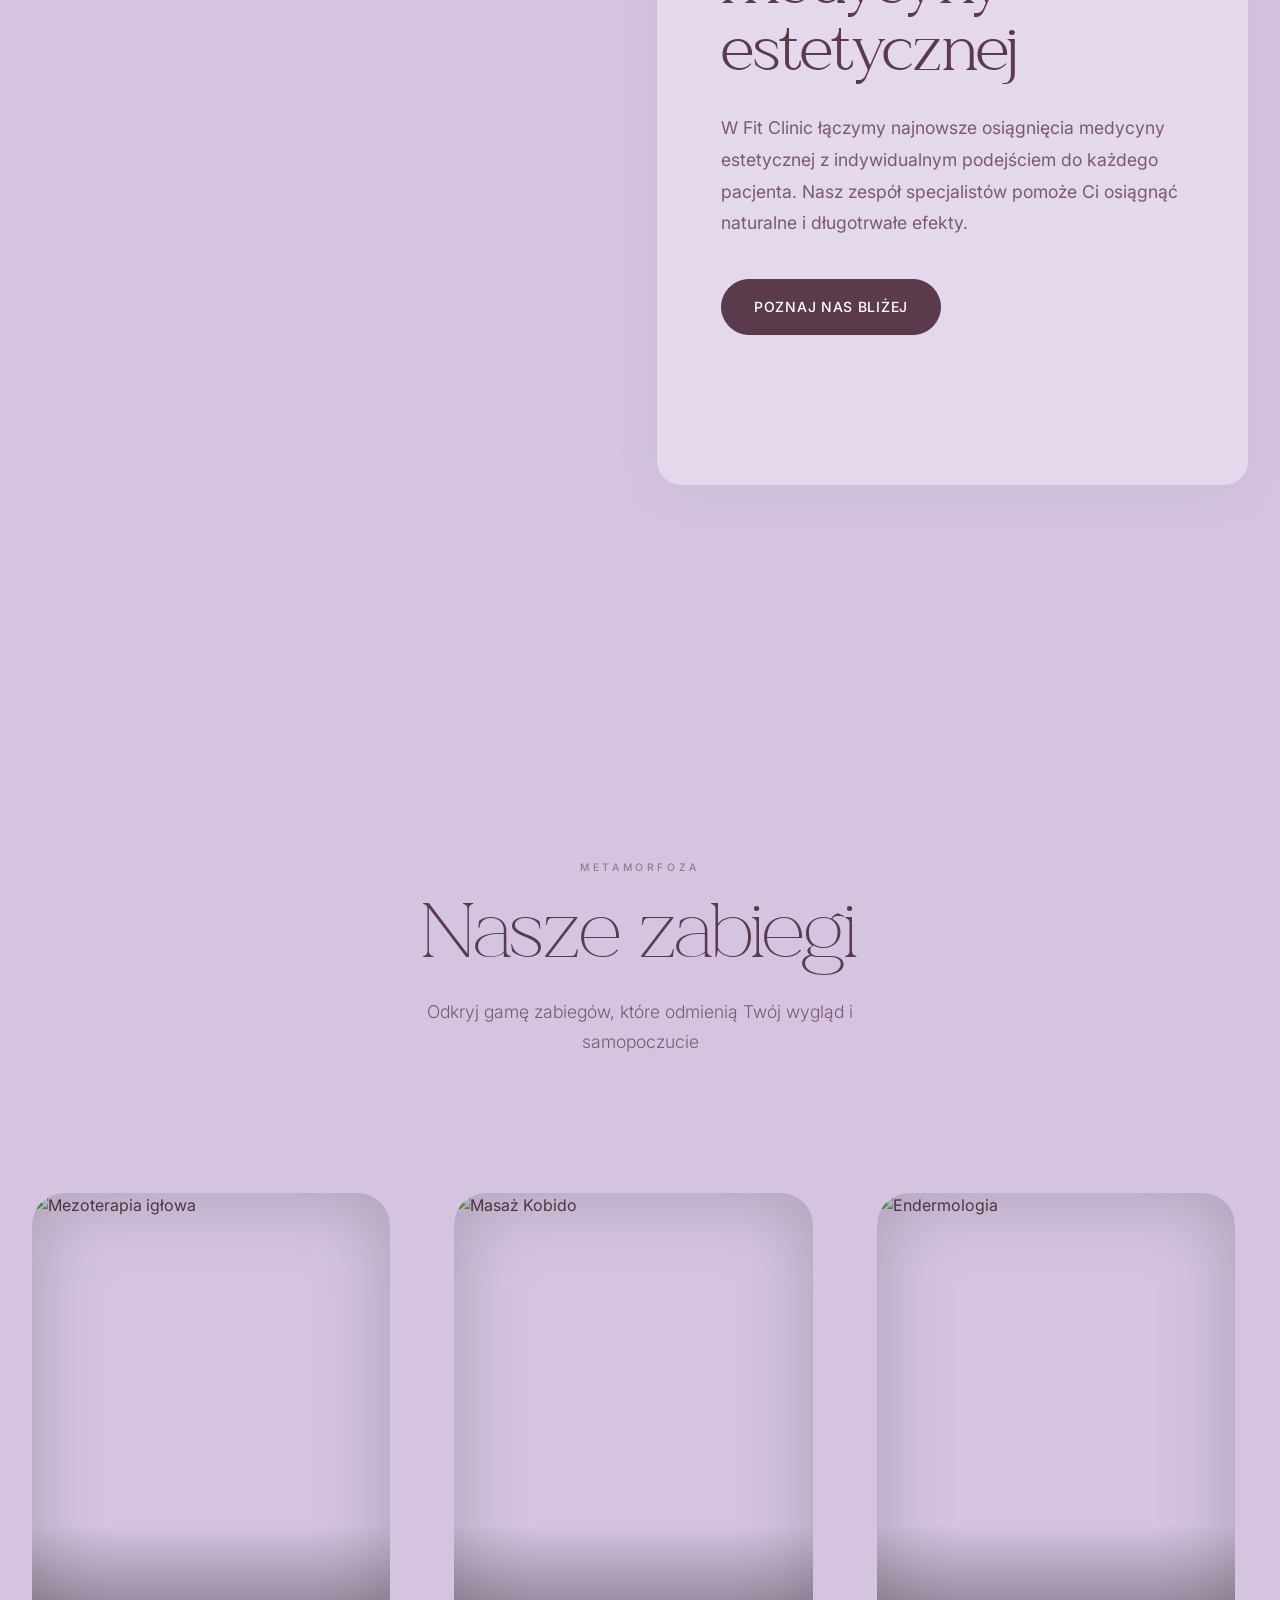
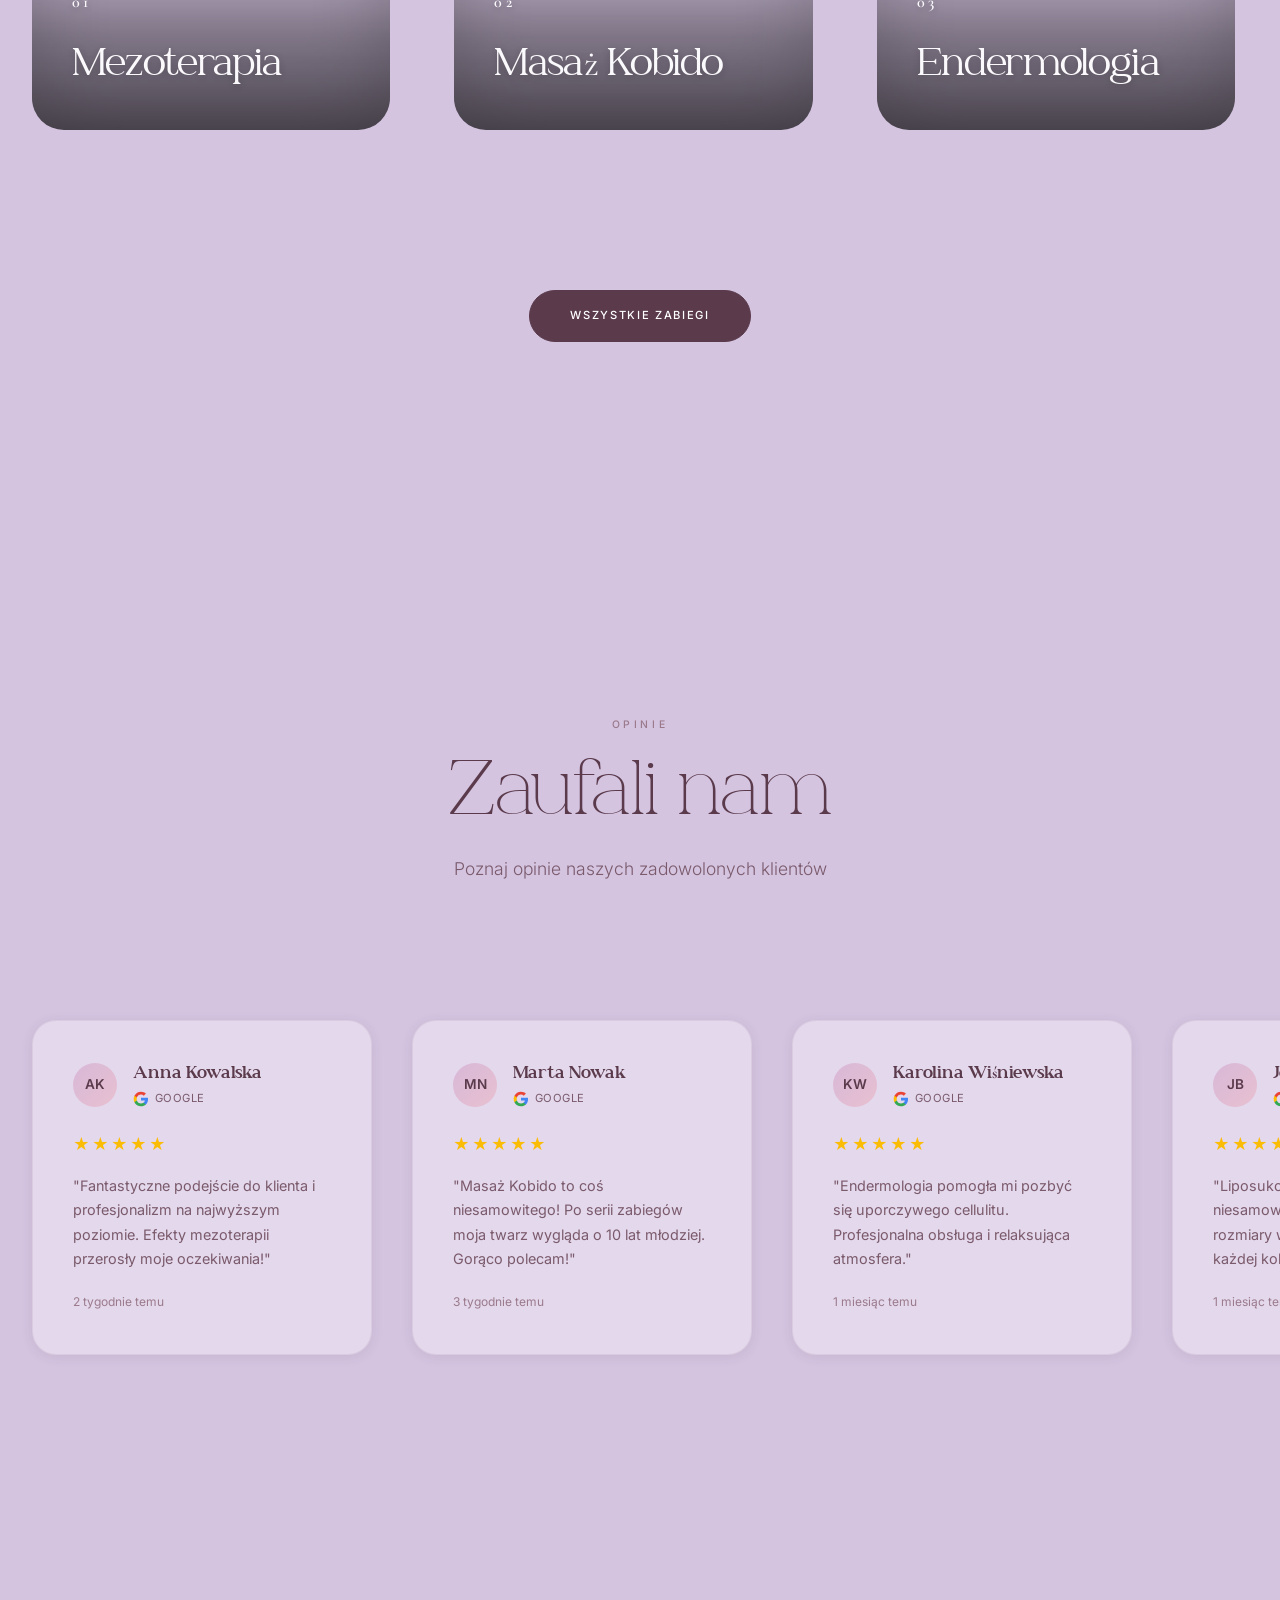
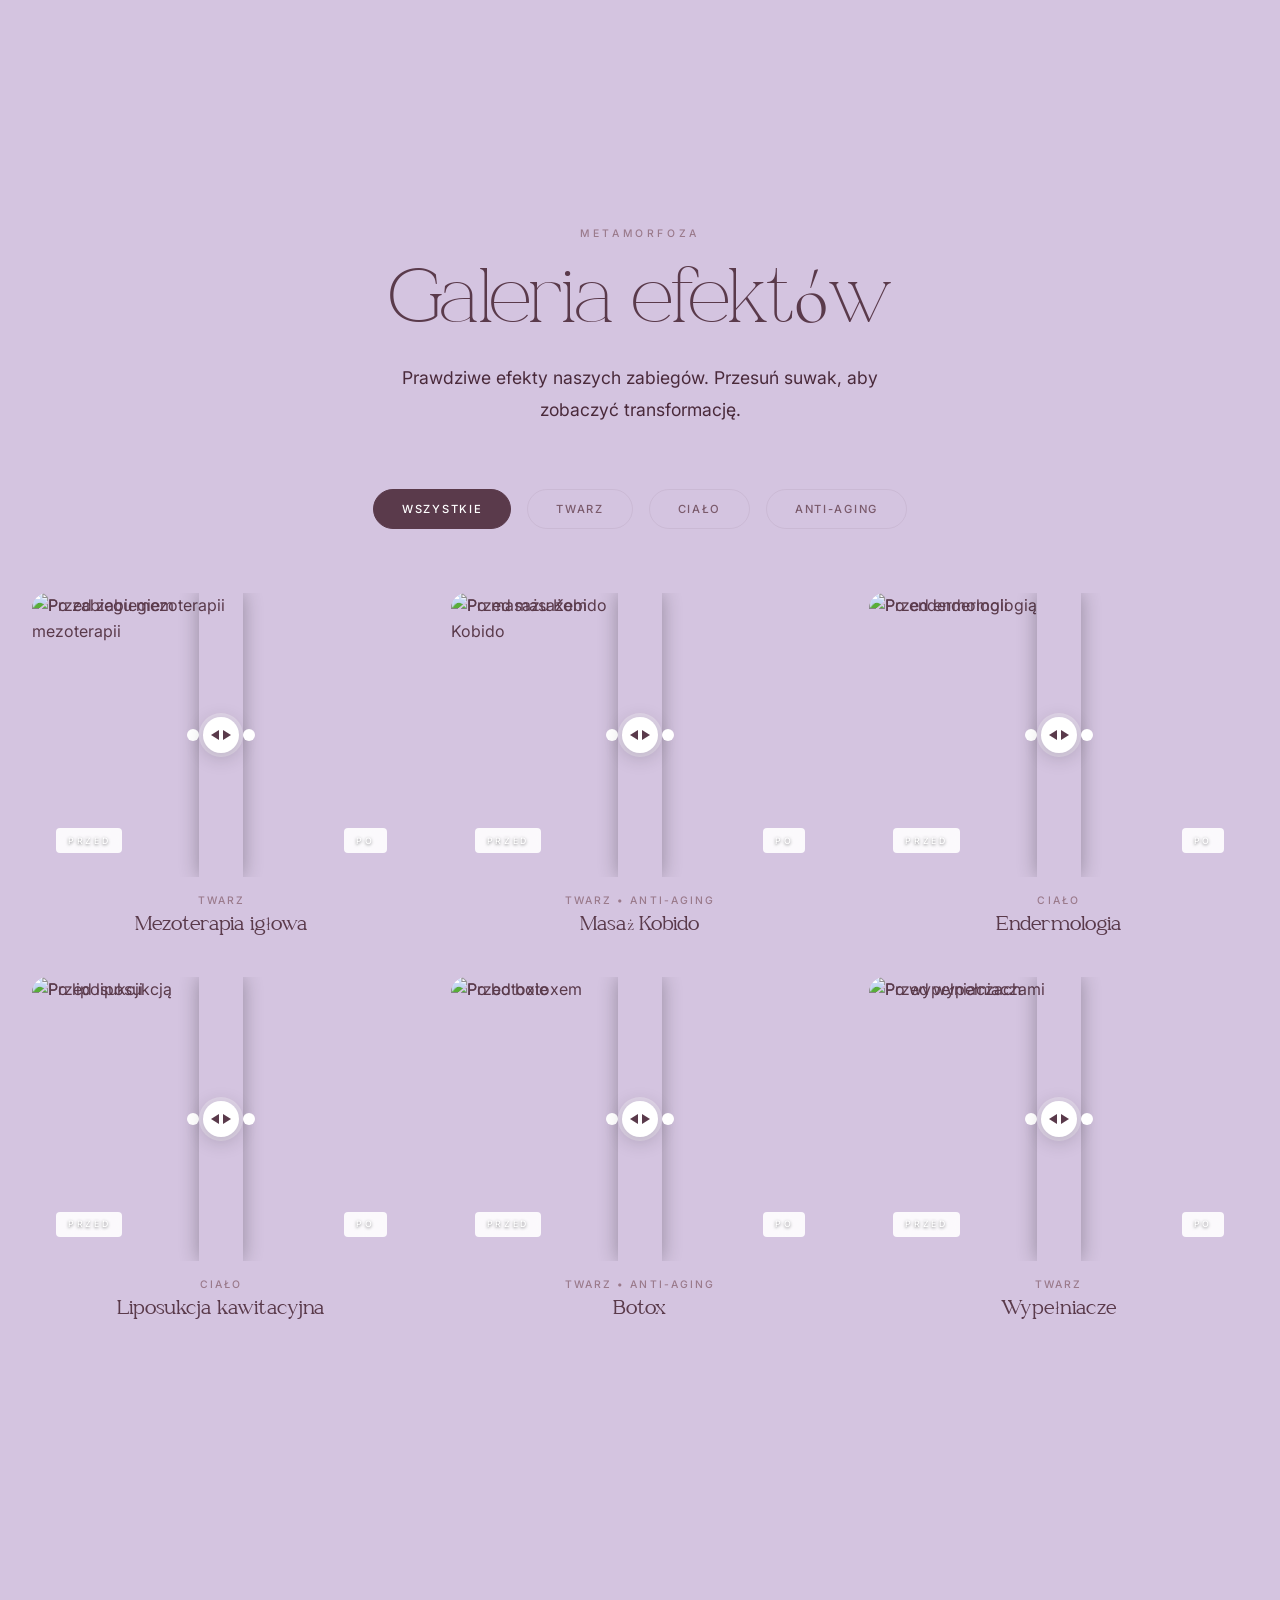
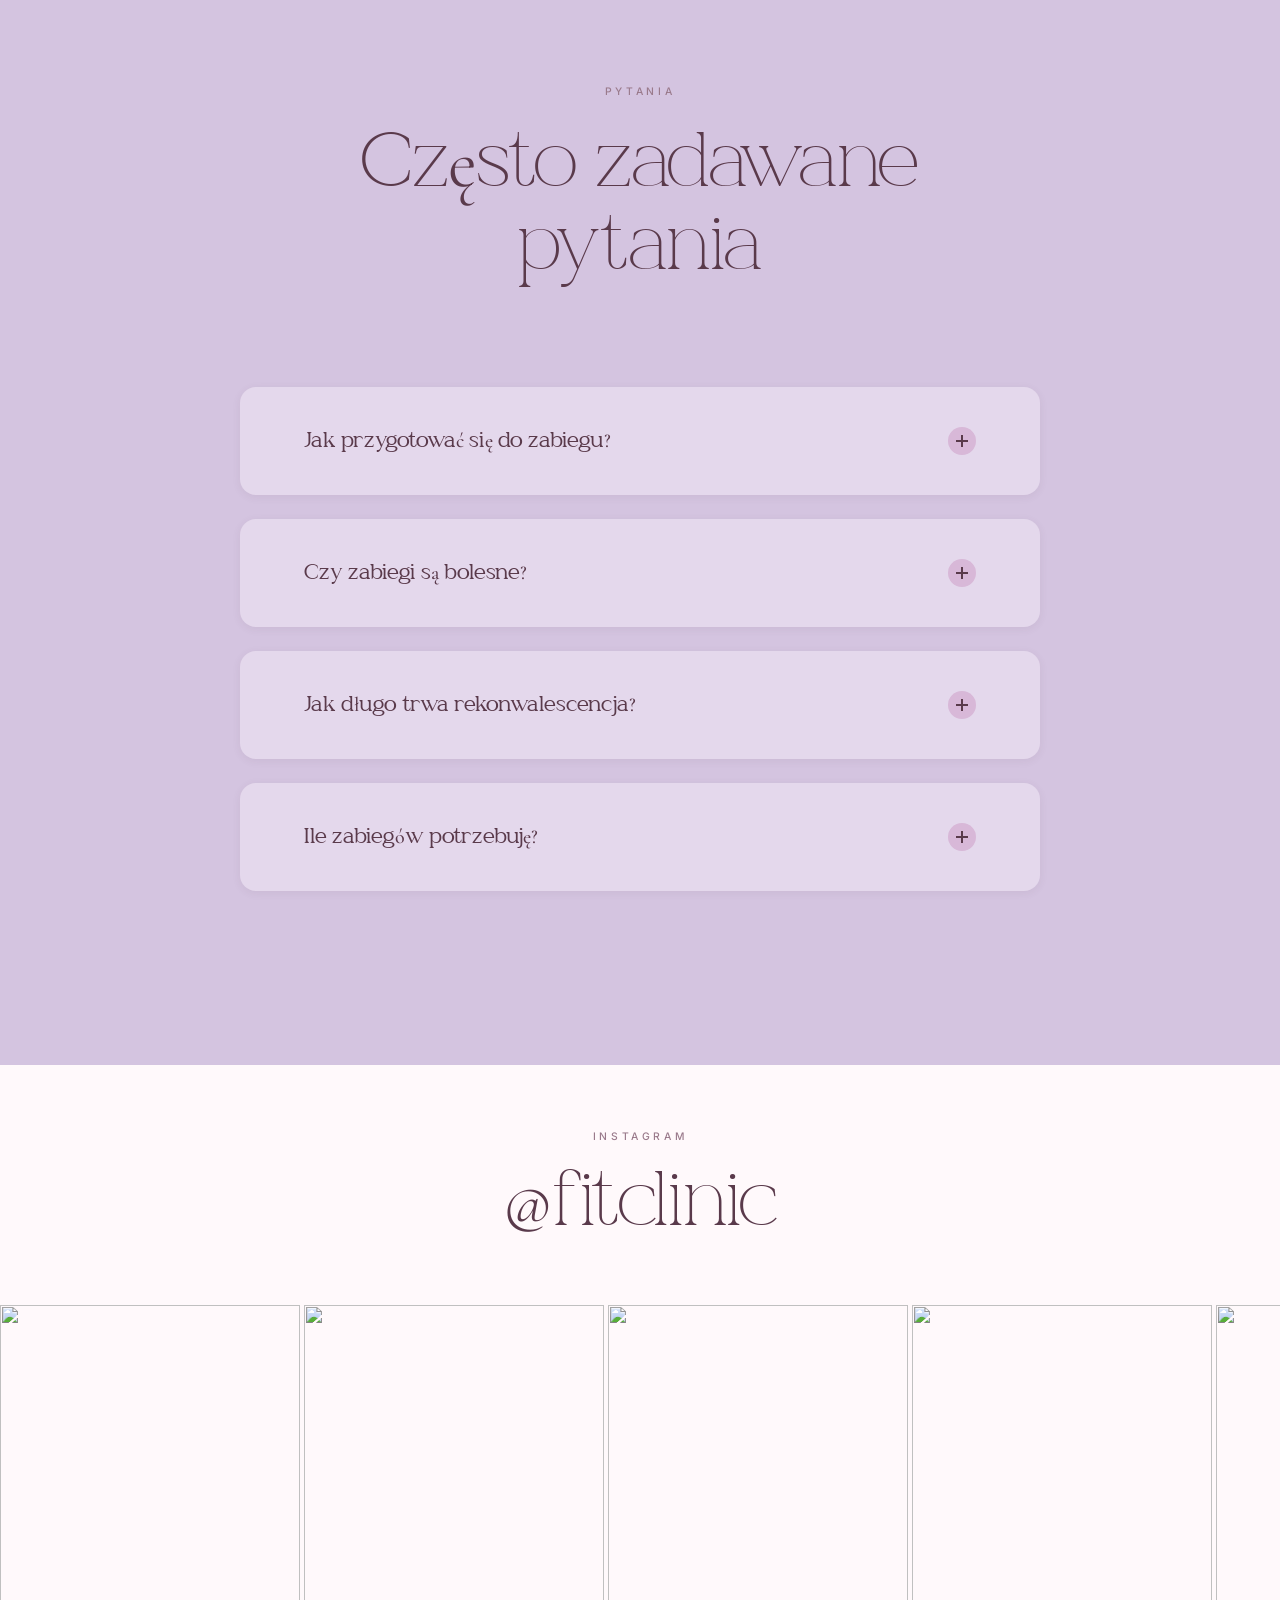
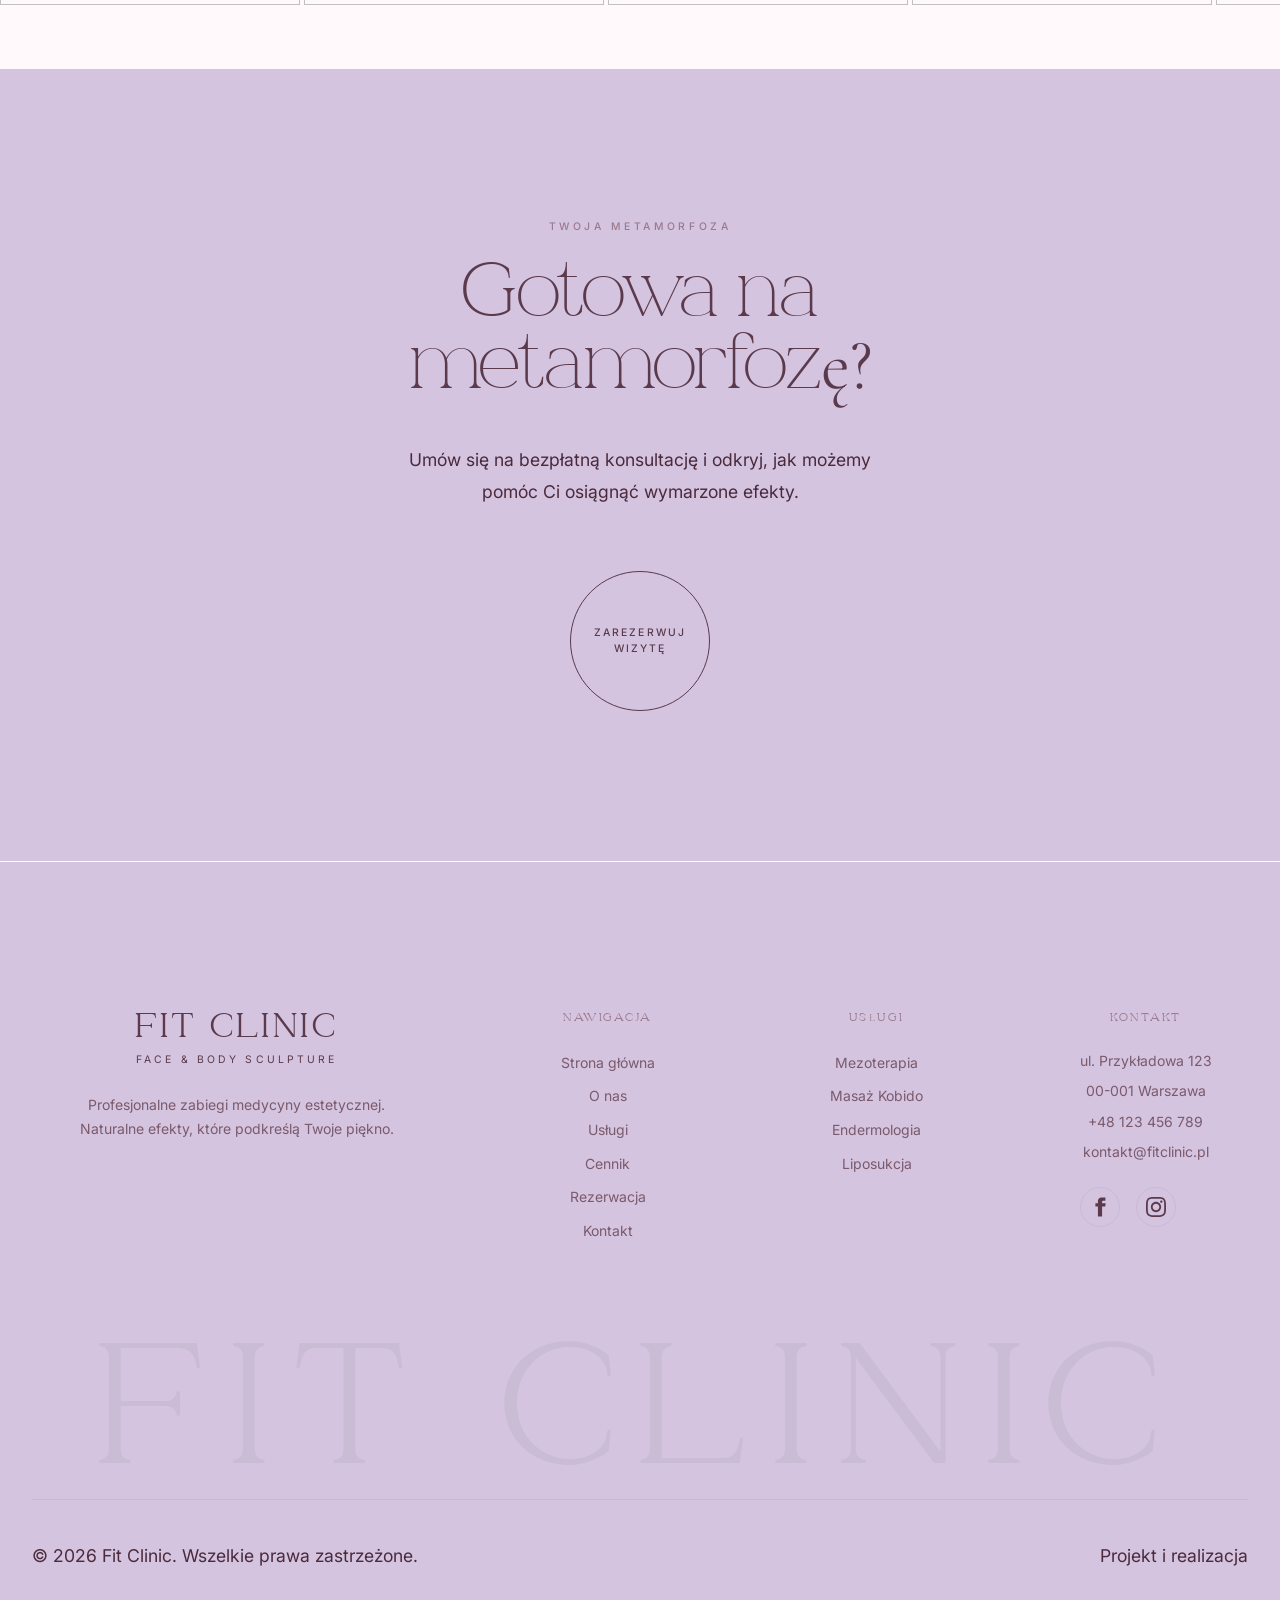
==== commit b3d173ca: "Update styles and index, add hero image" ====
--- a/index.html
+++ b/index.html
@@ -80,13 +80,12 @@
         <!-- Hero Section - Full Screen Editorial -->
         <section class="hero">
             <div class="hero__background">
-                <img src="https://images.unsplash.com/photo-1570172619644-dfd03ed5d881?w=1920&q=80"
-                    alt="Abstract skin texture">
+                <img src="assets/hero.JPG" alt="Fit Clinic - Medycyna Estetyczna">
             </div>
             <div class="container">
                 <div class="hero__content" data-animate="fade-up">
                     <span class="hero__eyebrow" data-translate="hero.subtitle">Medycyna estetyczna</span>
-                    <h1 class="hero__title display-hero" data-translate="hero.title">Odkryj <br>piękno</h1>
+                    <h1 class="hero__title display-hero" data-translate="hero.title">Odkryj <br>siebie</h1>
                     <p class="hero__desc" data-translate="hero.description">
                         Naturalne efekty, które podkreślą Twoje piękno.
                         Profesjonalne zabiegi odmładzające.
--- a/assets/css/style.css
+++ b/assets/css/style.css
@@ -41,28 +41,31 @@
 }
 
 :root {
-    /* Colors - Strict Light Palette (NO DARK BACKGROUNDS) */
-    --color-ivory: #FDFCF8;
-    /* Primary background */
-    --color-cream: #F7F5F0;
-    /* Footer/Section background */
-    --color-sand: #F5F2ED;
-    /* Subtle variation */
-    --color-powder-blush: #FCF0EF;
-    /* Soft pink accent */
-    --color-powder-pink: #F5E1E0;
-    --color-powder-pink-accent: #E8C7C5;
-    --color-champagne-gold: #C9A96E;
+    /* Colors - Warm & Feminine Lilac-Rose Palette */
+    --color-ivory: #D4C4E0;
+    /* Primary background - LILAC dominant */
+    --color-cream: #FFF9FB;
+    /* Clean creamy white for cards/sections */
+    --color-sand: #F8F2F5;
+    /* Very subtle pink tint */
+    --color-powder-blush: #F2D4E0;
+    /* Dusty Rose - secondary backgrounds, decorative */
+    --color-powder-pink: #D8B8D8;
+    /* Lighter lilac accent */
+    --color-powder-pink-accent: #E8C0D0;
+    /* Lighter rose accent */
+    --color-champagne-gold: #7A5C6B;
+    /* Warm brownish violet - buttons/CTAs */
 
     /* Text Colors */
-    --color-text: #4A4846;
-    /* Deep Warm Grey - Primary (never pure black) */
-    --color-text-light: #6B6968;
-    --color-text-muted: #8A8887;
-    --color-text-body: #555555;
-    /* Neutral Grey for body text */
+    --color-text: #5A3A4B;
+    /* Deep warm violet - Primary text */
+    --color-text-light: #7A5A6B;
+    --color-text-muted: #9A7A8B;
+    --color-text-body: #4A2A3B;
+    /* Body text - darker */
     --color-white: #FFFFFF;
-    --color-border: rgba(74, 72, 70, 0.08);
+    --color-border: rgba(122, 92, 107, 0.1);
 
     /* Legacy aliases for compatibility */
     --color-alabaster: var(--color-ivory);
@@ -461,25 +464,68 @@
 }
 
 .header.is-scrolled {
-    background: rgba(253, 252, 248, 0.88);
+    background: rgba(212, 196, 224, 0.95);
     backdrop-filter: blur(20px);
     -webkit-backdrop-filter: blur(20px);
-    border-bottom: 1px solid var(--color-border);
-}
-
-/* White header on hero (mobile) - before scroll */
-@media (max-width: 992px) {
-
-    .header:not(.is-scrolled) .logo__main,
-    .header:not(.is-scrolled) .logo__tagline {
-        color: #ffffff;
-        text-shadow: 0 1px 3px rgba(0, 0, 0, 0.3);
-    }
-
-    .header:not(.is-scrolled) .menu-toggle__bar {
-        background: #ffffff;
-        box-shadow: 0 1px 2px rgba(0, 0, 0, 0.3);
-    }
+    border-bottom: 1px solid rgba(255, 255, 255, 0.3);
+}
+
+/* Violet header on hero - before scroll */
+.header:not(.is-scrolled) .logo__main,
+.header:not(.is-scrolled) .logo__tagline {
+    color: #5A3A4B;
+}
+
+.header:not(.is-scrolled) .nav__link {
+    color: #7A5A6B;
+}
+
+.header:not(.is-scrolled) .nav__link:hover,
+.header:not(.is-scrolled) .nav__link.active {
+    color: #5A3A4B;
+}
+
+.header:not(.is-scrolled) .lang-switch__btn {
+    color: #9A7A8B;
+}
+
+.header:not(.is-scrolled) .lang-switch__btn.active {
+    color: #5A3A4B;
+}
+
+.header:not(.is-scrolled) .menu-toggle__bar {
+    background: #5A3A4B;
+}
+
+.header:not(.is-scrolled) .search-trigger {
+    color: #5A3A4B;
+}
+
+/* Violet header AFTER scroll - on lavender background */
+.header.is-scrolled .logo__main,
+.header.is-scrolled .logo__tagline {
+    color: #5A3A4B;
+}
+
+.header.is-scrolled .nav__link {
+    color: #7A5A6B;
+}
+
+.header.is-scrolled .nav__link:hover,
+.header.is-scrolled .nav__link.active {
+    color: #5A3A4B;
+}
+
+.header.is-scrolled .lang-switch__btn {
+    color: #9A7A8B;
+}
+
+.header.is-scrolled .lang-switch__btn.active {
+    color: #5A3A4B;
+}
+
+.header.is-scrolled .search-trigger {
+    color: #5A3A4B;
 }
 
 .header__inner {
@@ -629,39 +675,25 @@
     }
 
     /* ========================================
-       PREMIUM FULLSCREEN MOBILE MENU - LIGHT
+       FULLSCREEN MOBILE MENU
        ======================================== */
     .nav {
         position: fixed;
         top: 0;
         left: 0;
         width: 100%;
-        height: 100%;
-        background: #FDFCF8;
+        height: 100vh;
+        background: #E4D8EC;
         z-index: 10000;
         display: flex;
         flex-direction: column;
         justify-content: center;
         align-items: center;
-        gap: 0;
-        padding: 120px 40px 100px;
+        padding: 80px 20px 80px;
         opacity: 0;
         visibility: hidden;
         pointer-events: none;
-        transition: opacity 0.4s ease, visibility 0.4s ease;
-        overflow-y: auto;
-    }
-
-    .nav::before {
-        content: '';
-        position: absolute;
-        top: 0;
-        left: 0;
-        right: 0;
-        bottom: 0;
-        background: radial-gradient(circle at 30% 20%, rgba(245, 225, 224, 0.3) 0%, transparent 50%),
-            radial-gradient(circle at 70% 80%, rgba(201, 169, 110, 0.15) 0%, transparent 50%);
-        pointer-events: none;
+        transition: opacity 0.3s ease, visibility 0.3s ease;
     }
 
     .nav.active {
@@ -670,209 +702,9 @@
         pointer-events: auto;
     }
 
-    /* Mobile Logo in Menu */
+    /* Hide mobile logo - use only nav links */
     .nav__logo-mobile {
-        display: block;
-        position: absolute;
-        top: 30px;
-        left: 50%;
-        transform: translateX(-50%);
-        text-align: center;
-        opacity: 0;
-        transition: opacity 0.4s ease 0.1s;
-    }
-
-    .nav.active .nav__logo-mobile {
-        opacity: 1;
-    }
-
-    .nav__logo-mobile .logo__main {
-        color: var(--color-text);
-        font-size: 1.5rem;
-        letter-spacing: 0.3em;
-    }
-
-    .nav__logo-mobile .logo__tagline {
-        color: var(--color-text-muted);
-        font-size: 0.55rem;
-    }
-
-    .nav__list {
-        display: flex;
-        flex-direction: column;
-        align-items: center;
-        gap: 0;
-        list-style: none;
-        padding: 0;
-        margin: 0;
-        position: relative;
-        z-index: 1;
-    }
-
-    .nav__link {
-        font-family: var(--font-display);
-        font-size: 2rem;
-        font-weight: 400;
-        letter-spacing: 0.08em;
-        color: var(--color-text);
-        display: block;
-        padding: 1rem 0;
-        text-align: center;
-        opacity: 0;
-        transform: translateY(20px);
-        transition: all 0.4s ease;
-        position: relative;
-    }
-
-    .nav__link::before {
-        content: '';
-        position: absolute;
-        left: 50%;
-        bottom: 0.5rem;
-        width: 0;
-        height: 1px;
-        background: var(--color-powder-pink-accent);
-        transform: translateX(-50%);
-        transition: width 0.3s ease;
-    }
-
-    .nav.active .nav__link {
-        opacity: 1;
-        transform: translateY(0);
-    }
-
-    .nav.active .nav__list li:nth-child(1) .nav__link {
-        transition-delay: 0.1s;
-    }
-
-    .nav.active .nav__list li:nth-child(2) .nav__link {
-        transition-delay: 0.15s;
-    }
-
-    .nav.active .nav__list li:nth-child(3) .nav__link {
-        transition-delay: 0.2s;
-    }
-
-    .nav.active .nav__list li:nth-child(4) .nav__link {
-        transition-delay: 0.25s;
-    }
-
-    .nav.active .nav__list li:nth-child(5) .nav__link {
-        transition-delay: 0.3s;
-    }
-
-    .nav.active .nav__list li:nth-child(6) .nav__link {
-        transition-delay: 0.35s;
-    }
-
-    .nav__link:hover,
-    .nav__link:active,
-    .nav__link.active {
-        color: var(--color-powder-pink-accent);
-    }
-
-    .nav__link:hover::before,
-    .nav__link.active::before {
-        width: 100%;
-    }
-
-    .nav__link::after {
         display: none;
-    }
-
-    /* CTA Button in Mobile Menu */
-    .nav__cta-mobile {
-        display: block;
-        margin-top: 2.5rem;
-        opacity: 0;
-        transform: translateY(20px);
-        transition: all 0.4s ease 0.4s;
-    }
-
-    .nav.active .nav__cta-mobile {
-        opacity: 1;
-        transform: translateY(0);
-    }
-
-    .nav__cta-mobile .btn {
-        background: var(--color-text);
-        border: none;
-        color: #ffffff;
-        padding: 1rem 2.5rem;
-        font-size: 0.75rem;
-        letter-spacing: 0.15em;
-        transition: all 0.3s ease;
-    }
-
-    .nav__cta-mobile .btn:hover {
-        background: var(--color-powder-pink-accent);
-    }
-
-    /* Language switcher - bottom */
-    .nav .lang-switch {
-        position: absolute;
-        bottom: 40px;
-        left: 50%;
-        transform: translateX(-50%);
-        color: var(--color-text-muted);
-        opacity: 0;
-        transition: opacity 0.4s ease 0.5s;
-        z-index: 1;
-    }
-
-    .nav.active .lang-switch {
-        opacity: 1;
-    }
-
-    .nav .lang-switch__btn {
-        color: var(--color-text-muted);
-        padding: 0.5rem 0.75rem;
-        transition: color 0.3s ease;
-    }
-
-    .nav .lang-switch__btn.active,
-    .nav .lang-switch__btn:hover {
-        color: var(--color-text);
-    }
-
-    .nav .lang-switch__divider {
-        color: var(--color-text-muted);
-    }
-
-    /* ========================================
-       HAMBURGER ANIMATION
-       ======================================== */
-    .menu-toggle__bar {
-        width: 26px;
-        height: 2px;
-        background: var(--color-text);
-        transition: all 0.35s ease;
-        transform-origin: center;
-    }
-
-    .menu-toggle__bar:nth-child(1) {
-        transform: translateY(-1px);
-    }
-
-    .menu-toggle__bar:nth-child(3) {
-        transform: translateY(1px);
-    }
-
-    .menu-toggle.is-active .menu-toggle__bar {
-        background: var(--color-text);
-    }
-
-    .menu-toggle.is-active .menu-toggle__bar:nth-child(1) {
-        transform: rotate(45deg) translateY(0);
-    }
-
-    .menu-toggle.is-active .menu-toggle__bar:nth-child(2) {
-        opacity: 0;
-        transform: scaleX(0);
-    }
-
-    .menu-toggle.is-active .menu-toggle__bar:nth-child(3) {
-        transform: rotate(-45deg) translateY(0);
     }
 
     /* Close button */
@@ -881,16 +713,14 @@
         align-items: center;
         justify-content: center;
         position: absolute;
-        top: 25px;
-        right: var(--container-padding);
+        top: 20px;
+        right: 20px;
         width: 44px;
         height: 44px;
         background: transparent;
         border: none;
         color: var(--color-text);
         cursor: pointer;
-        opacity: 0;
-        transition: opacity 0.3s ease 0.2s, color 0.3s ease;
         z-index: 10;
     }
 
@@ -898,8 +728,95 @@
         color: var(--color-powder-pink-accent);
     }
 
-    .nav.active .nav__close-btn {
-        opacity: 1;
+    /* Nav list */
+    .nav__list {
+        display: flex;
+        flex-direction: column;
+        align-items: center;
+        gap: 0.5rem;
+        list-style: none;
+        padding: 0;
+        margin: 0;
+        width: 100%;
+    }
+
+    .nav__link {
+        font-family: var(--font-display);
+        font-size: 1.5rem;
+        font-weight: 400;
+        letter-spacing: 0.05em;
+        color: var(--color-text);
+        display: block;
+        padding: 0.75rem 1rem;
+        text-align: center;
+        text-transform: uppercase;
+    }
+
+    .nav__link::before,
+    .nav__link::after {
+        display: none;
+    }
+
+    .nav__link:hover,
+    .nav__link.active {
+        color: var(--color-powder-pink-accent);
+    }
+
+    /* CTA Button */
+    .nav__cta-mobile {
+        display: block;
+        margin-top: 2rem;
+    }
+
+    .nav__cta-mobile .btn {
+        background: var(--color-text);
+        border: none;
+        color: #fff;
+        padding: 1rem 2rem;
+        font-size: 0.8rem;
+        letter-spacing: 0.1em;
+    }
+
+    /* Language switcher */
+    .nav .lang-switch {
+        position: absolute;
+        bottom: 30px;
+        left: 50%;
+        transform: translateX(-50%);
+    }
+
+    .nav .lang-switch__btn {
+        color: var(--color-text-muted);
+        padding: 0.5rem 0.75rem;
+    }
+
+    .nav .lang-switch__btn.active,
+    .nav .lang-switch__btn:hover {
+        color: var(--color-text);
+    }
+
+    .nav .lang-switch__divider {
+        color: var(--color-text-muted);
+    }
+
+    /* Hamburger */
+    .menu-toggle__bar {
+        width: 24px;
+        height: 2px;
+        background: var(--color-text);
+        transition: all 0.3s ease;
+    }
+
+    .menu-toggle.is-active .menu-toggle__bar:nth-child(1) {
+        transform: rotate(45deg) translate(5px, 5px);
+    }
+
+    .menu-toggle.is-active .menu-toggle__bar:nth-child(2) {
+        opacity: 0;
+    }
+
+    .menu-toggle.is-active .menu-toggle__bar:nth-child(3) {
+        transform: rotate(-45deg) translate(5px, -5px);
     }
 }
 
@@ -992,6 +909,33 @@
     }
 }
 
+/* Hero Button Overrides - Violet buttons on lavender background */
+.hero .btn--primary {
+    background: #5A3A4B;
+    color: #FFFFFF;
+    border: 1px solid #5A3A4B;
+    box-shadow: 0 4px 20px rgba(90, 58, 75, 0.3);
+}
+
+.hero .btn--primary:hover {
+    background: #4A2A3B;
+    color: #FFFFFF;
+    transform: translateY(-2px);
+    box-shadow: 0 8px 30px rgba(90, 58, 75, 0.4);
+}
+
+.hero .btn--outline-light {
+    background: transparent;
+    color: #5A3A4B;
+    border: 1px solid #5A3A4B;
+}
+
+.hero .btn--outline-light:hover {
+    background: #5A3A4B;
+    color: #FFFFFF;
+    border-color: #5A3A4B;
+}
+
 /* Magnetic Circle Button */
 .btn--magnetic {
     width: 140px;
@@ -1120,7 +1064,7 @@
 .hero {
     position: relative;
     min-height: 100vh;
-    background: var(--color-ivory);
+    background: #D4C4E0;
     overflow: hidden;
 }
 
@@ -1158,10 +1102,10 @@
     inset: 0;
     /* Wzmocniony gradient dla lepszego kontrastu tekstu (WCAG AA) */
     background: linear-gradient(to right,
-            var(--color-ivory) 0%,
-            rgba(253, 252, 248, 0.95) 25%,
-            rgba(253, 252, 248, 0.75) 50%,
-            rgba(253, 252, 248, 0.4) 70%,
+            #D4C4E0 0%,
+            rgba(212, 196, 224, 0.95) 25%,
+            rgba(212, 196, 224, 0.75) 50%,
+            rgba(212, 196, 224, 0.4) 70%,
             transparent 90%);
     z-index: 2;
 }
@@ -1194,7 +1138,7 @@
     font-weight: 500;
     text-transform: uppercase;
     letter-spacing: 0.4em;
-    color: var(--color-text-muted);
+    color: #9A7A8B;
     margin-bottom: var(--space-lg);
 }
 
@@ -1205,10 +1149,10 @@
     /* Slightly bolder */
     line-height: 0.95;
     letter-spacing: -0.02em;
-    color: var(--color-text);
+    color: #5A3A4B;
     margin-bottom: var(--space-lg);
-    text-shadow: 2px 2px 4px rgba(255, 255, 255, 0.8), 0 0 20px rgba(255, 255, 255, 0.5);
-    /* Stronger halo for readability */
+    text-shadow: none;
+    /* Clean text */
     opacity: 0;
     animation: fadeInUp 1s ease forwards 0.3s;
 }
@@ -1229,7 +1173,7 @@
 .hero__description {
     font-size: 1rem;
     line-height: 1.8;
-    color: var(--color-text-light);
+    color: #7A5A6B;
     max-width: 380px;
     margin-bottom: var(--space-xl);
 }
@@ -1259,9 +1203,9 @@
     .hero__background::before {
         /* Wzmocniony gradient mobile dla lepszego kontrastu (WCAG AA) */
         background: linear-gradient(to top,
-                var(--color-ivory) 0%,
-                rgba(253, 252, 248, 0.85) 35%,
-                rgba(253, 252, 248, 0.5) 55%,
+                #D4C4E0 0%,
+                rgba(212, 196, 224, 0.85) 35%,
+                rgba(212, 196, 224, 0.5) 55%,
                 transparent 75%);
     }
 
@@ -1386,10 +1330,34 @@
     padding: var(--space-3xl) var(--space-xl);
     margin-left: -8%;
     margin-top: 20%;
-    background: var(--color-ivory);
+    background: #E4D8EC;
     border-radius: var(--radius-xl);
     z-index: 2;
     box-shadow: var(--shadow-lg);
+}
+
+/* Text for about-teaser on lilac background */
+.about-teaser__content h2,
+.about-teaser__content h3 {
+    color: #5A3A4B;
+}
+
+.about-teaser__content p {
+    color: #7A5A6B;
+}
+
+.about-teaser__content .text-uppercase {
+    color: #9A7A8B !important;
+}
+
+.about-teaser__content .btn--secondary {
+    background: #5A3A4B;
+    color: #ffffff;
+    border-color: #5A3A4B;
+}
+
+.about-teaser__content .btn--secondary:hover {
+    background: #4A2A3B;
 }
 
 .about-teaser__content::before {
@@ -1452,12 +1420,12 @@
 /* Google-Style Review Card */
 .review-card {
     flex: 0 0 340px;
-    background: var(--color-white);
+    background: #E4D8EC;
     border-radius: var(--radius-xl);
     padding: var(--space-lg);
-    box-shadow: 0 2px 12px rgba(0, 0, 0, 0.06);
+    box-shadow: 0 2px 12px rgba(90, 58, 75, 0.1);
     scroll-snap-align: center;
-    border: 1px solid rgba(0, 0, 0, 0.04);
+    border: 1px solid rgba(90, 58, 75, 0.08);
 }
 
 .review-card__header {
@@ -1534,6 +1502,28 @@
     background: var(--color-ivory);
     padding: var(--space-luxury) 0;
     overflow: hidden;
+}
+
+/* Text for services section on lilac background */
+.section--services .eyebrow {
+    color: #9A7A8B;
+}
+
+.section--services .display-section {
+    color: #5A3A4B;
+}
+
+.section--services .section__subtitle {
+    color: #7A5A6B;
+}
+
+.section--services .btn--pill {
+    background: #5A3A4B;
+    color: #ffffff;
+}
+
+.section--services .btn--pill:hover {
+    background: #4A2A3B;
 }
 
 .section__header {
@@ -2208,9 +2198,10 @@
    Footer - Light Elegant (NO DARK BACKGROUNDS)
    -------------------------------------------------------------------------- */
 .footer {
-    background: var(--color-cream);
-    color: var(--color-text);
+    background: #D4C4E0;
+    color: #5A3A4B;
     padding: var(--space-luxury) 0 var(--space-xl);
+    border-top: 1px solid #fff;
 }
 
 .footer__grid {
@@ -2233,12 +2224,12 @@
 
 .footer__logo .logo__main,
 .footer__logo .logo__tagline {
-    color: var(--color-text);
+    color: #5A3A4B;
 }
 
 .footer__description {
     font-size: 0.875rem;
-    color: var(--color-text-light);
+    color: #7A5A6B;
     line-height: 1.7;
 }
 
@@ -2495,7 +2486,7 @@
    FAQ SECTION - Premium Accordion
    ========================================================================== */
 .faq-section {
-    background: var(--color-cream);
+    background: #D4C4E0;
     padding: var(--space-luxury) 0;
 }
 
@@ -2515,16 +2506,16 @@
 
 /* FAQ Items */
 .faq-item {
-    background: var(--color-white);
+    background: #E4D8EC;
     border-radius: var(--radius-lg);
     margin-bottom: var(--space-md);
-    box-shadow: 0 2px 8px rgba(0, 0, 0, 0.04);
+    box-shadow: 0 2px 8px rgba(90, 58, 75, 0.08);
     overflow: hidden;
     transition: box-shadow 0.3s ease;
 }
 
 .faq-item.active {
-    box-shadow: 0 4px 20px rgba(0, 0, 0, 0.08);
+    box-shadow: 0 4px 20px rgba(90, 58, 75, 0.15);
 }
 
 /* Question Button */
@@ -2808,7 +2799,7 @@
    Instagram Feed Grid
    -------------------------------------------------------------------------- */
 .instagram-section {
-    background: var(--color-cream);
+    background: #D4C4E0;
     padding: var(--space-luxury) 0;
 }
 
@@ -3260,7 +3251,7 @@
    -------------------------------------------------------------------------- */
 .metamorphosis-gallery {
     padding: var(--space-luxury) 0;
-    background: var(--color-cream);
+    background: #D4C4E0;
 }
 
 .gallery-filters {
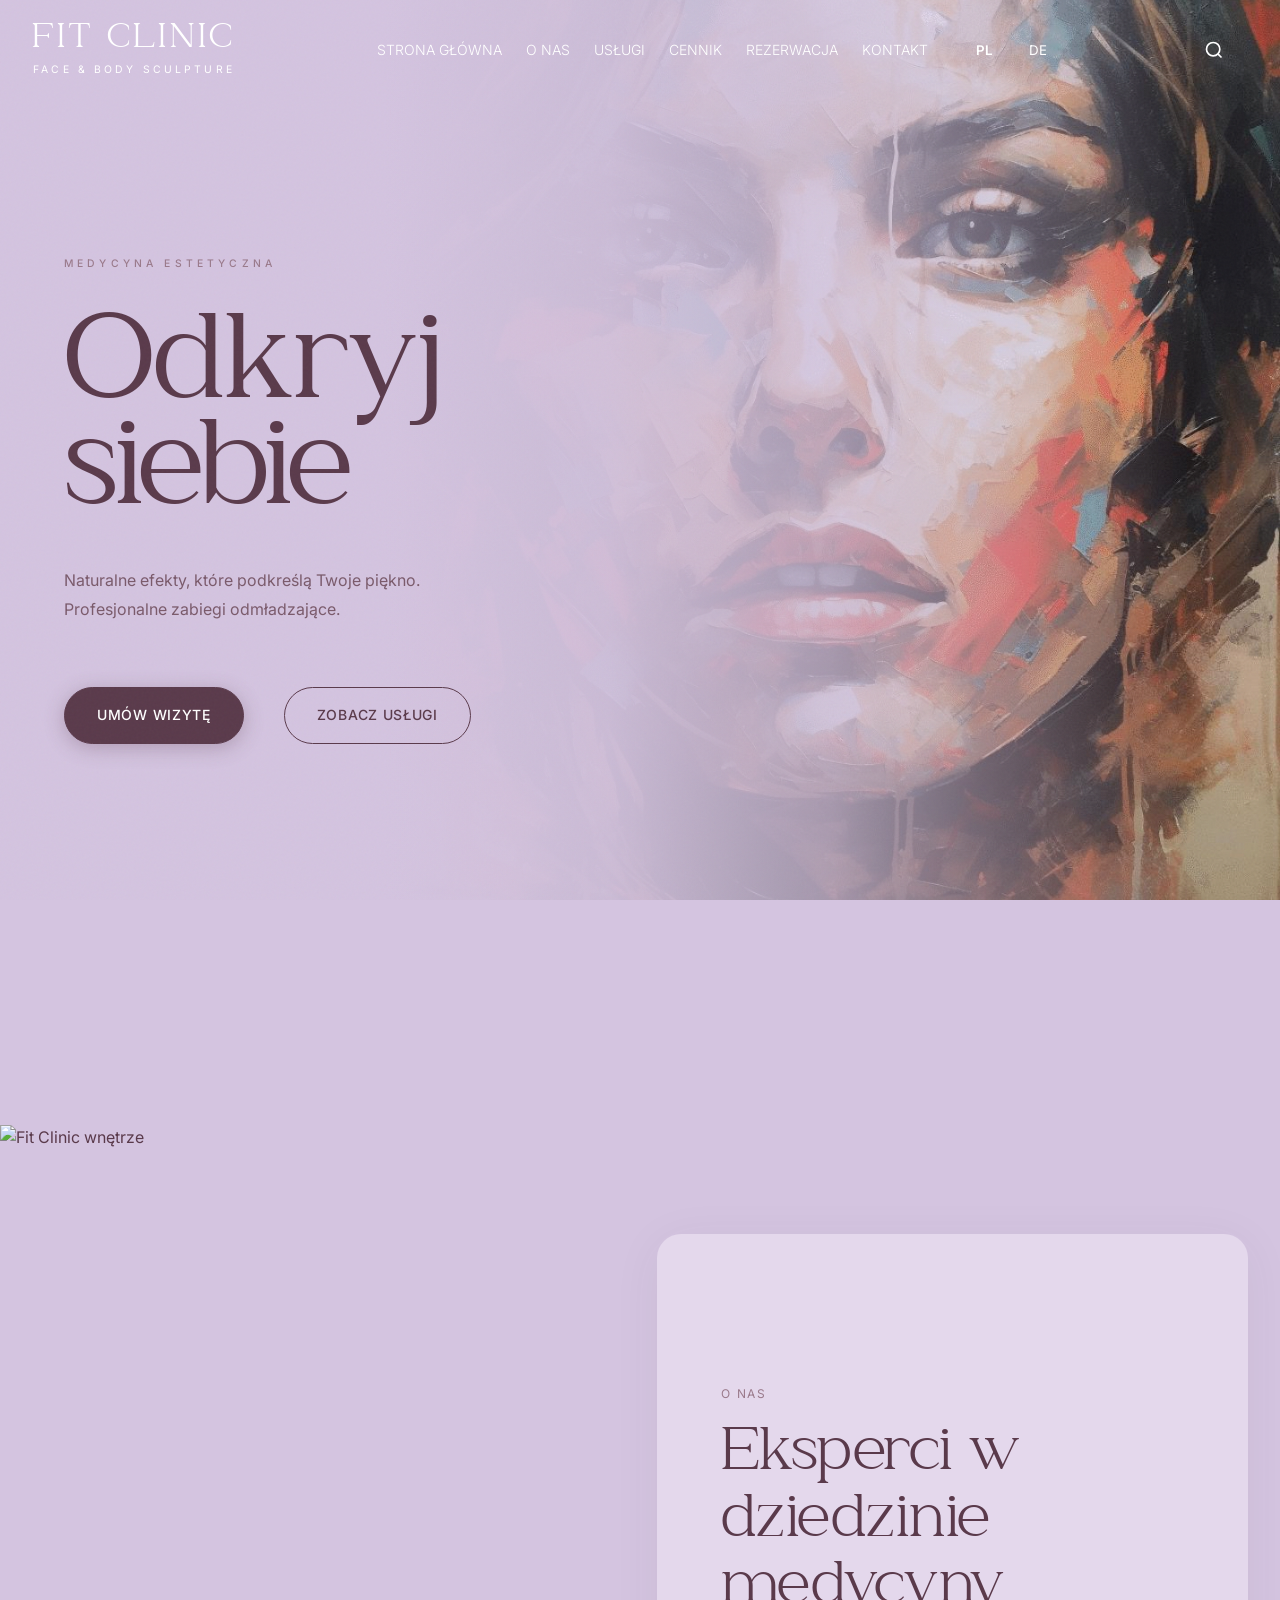
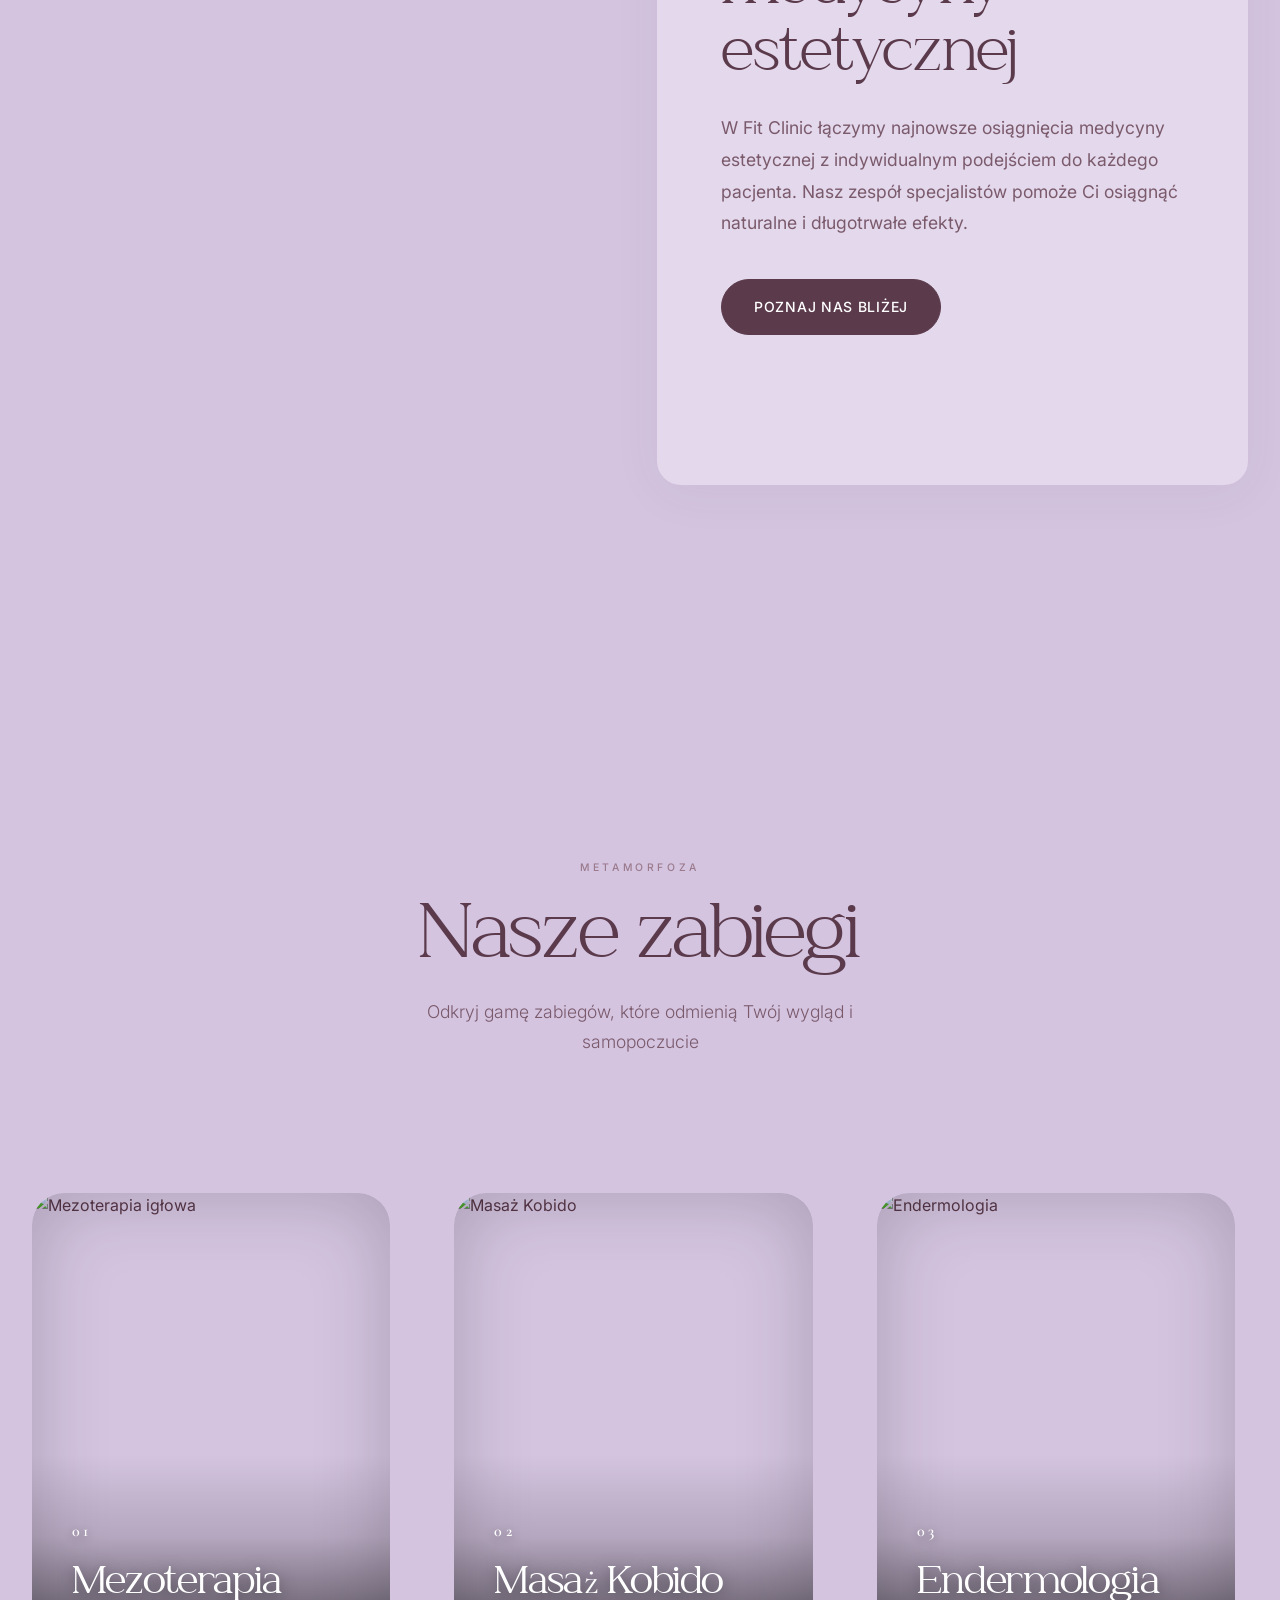
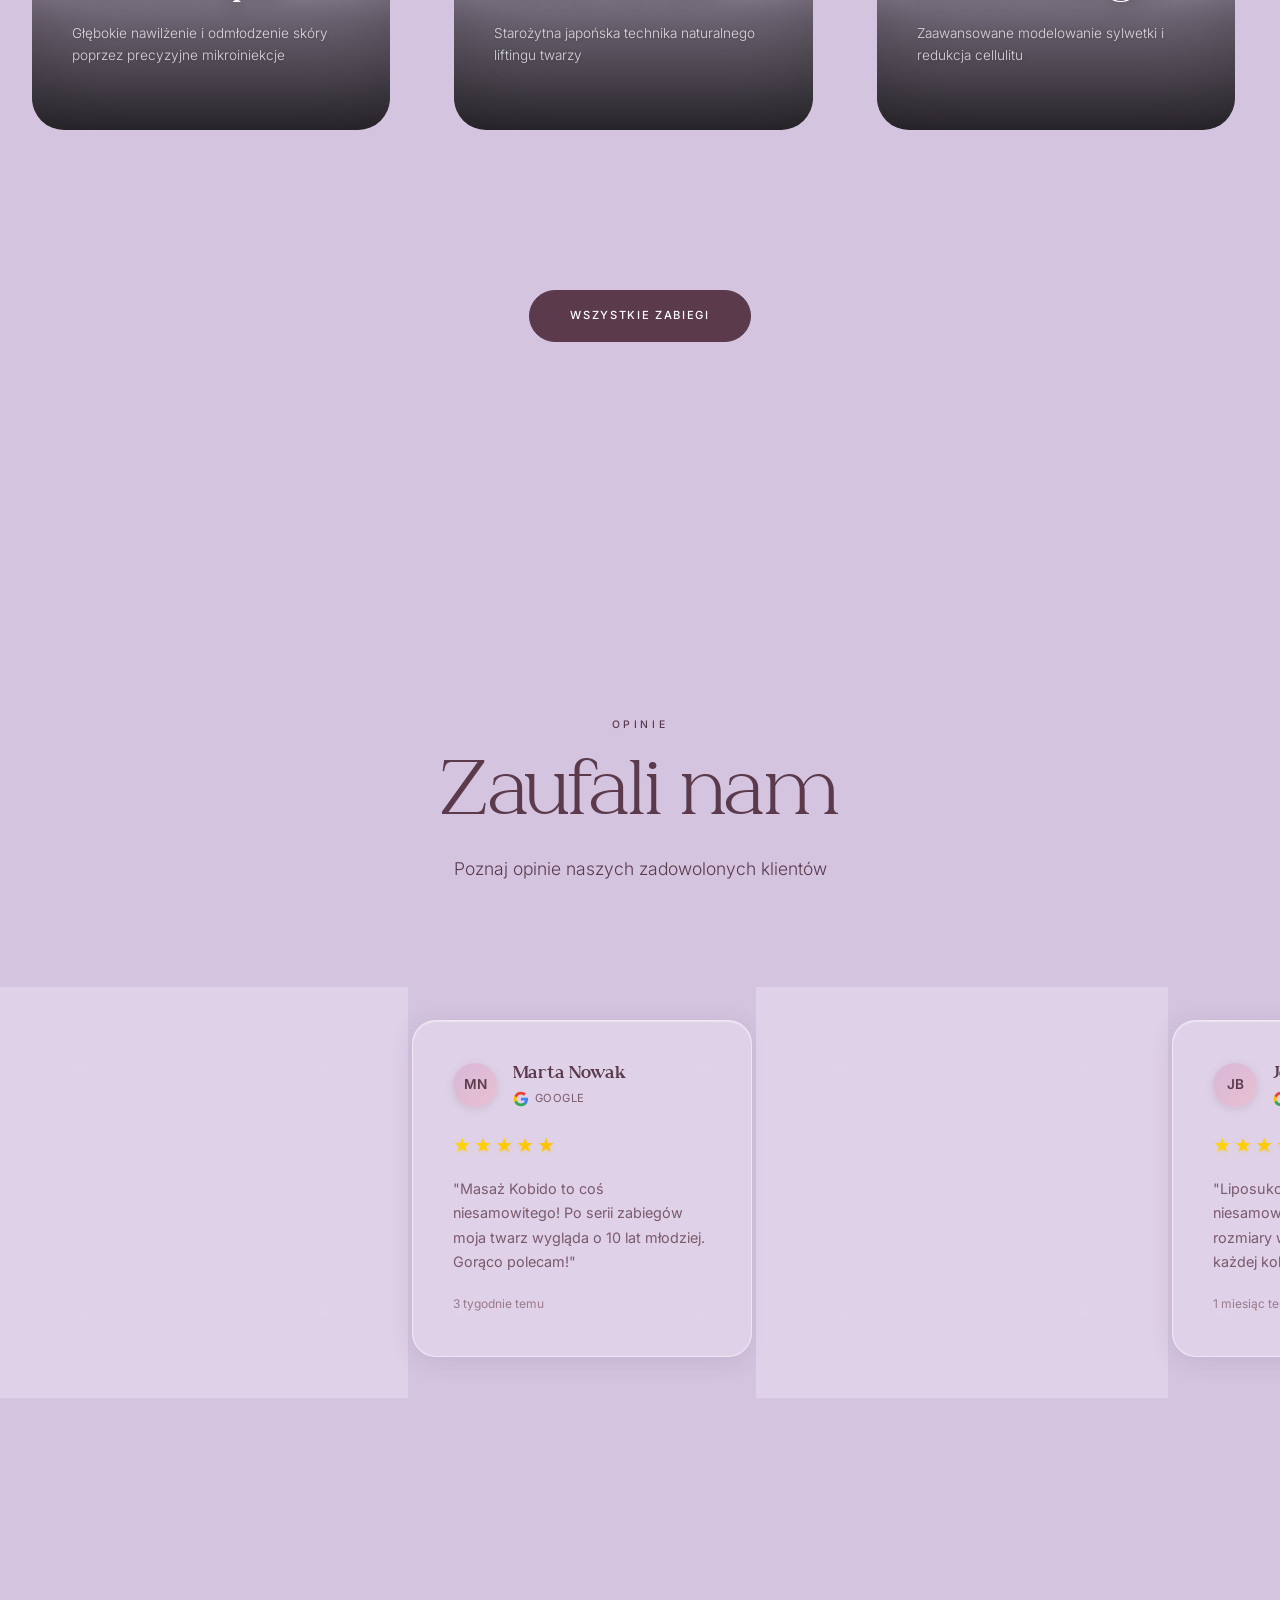
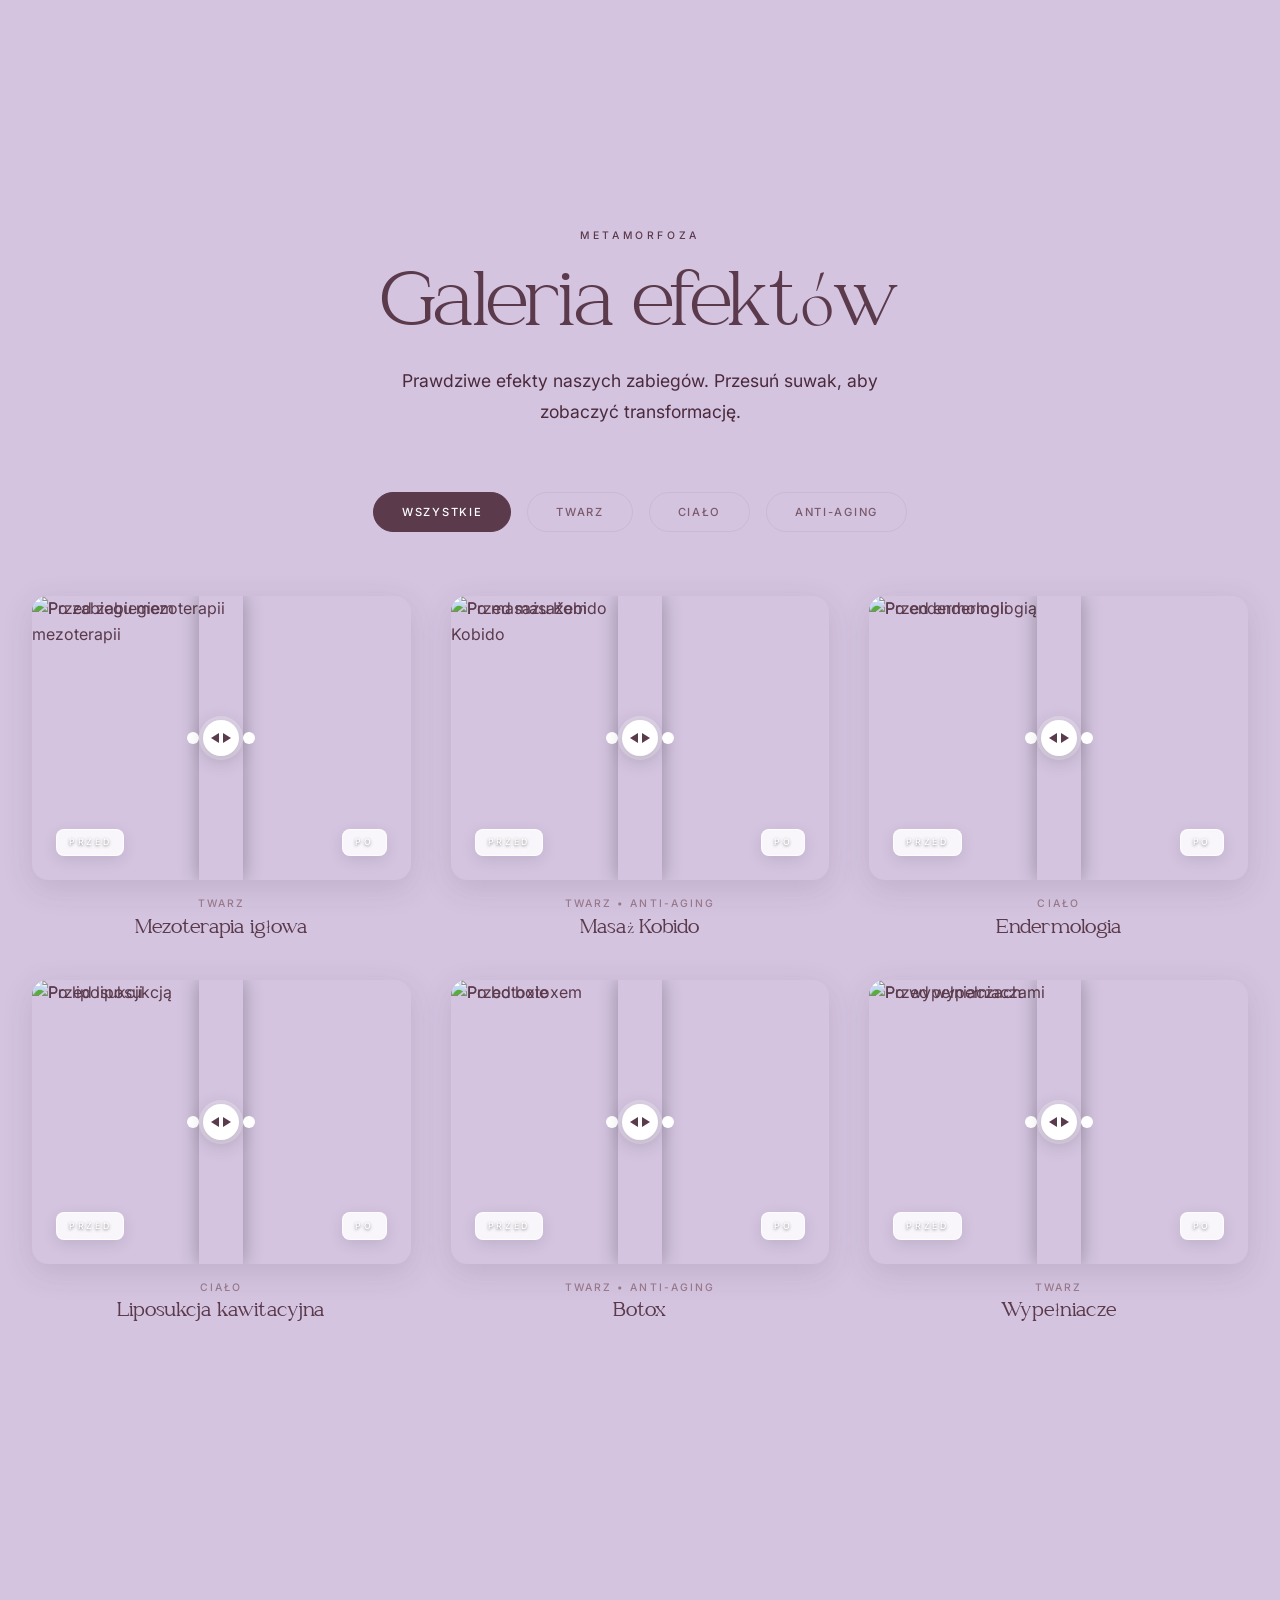
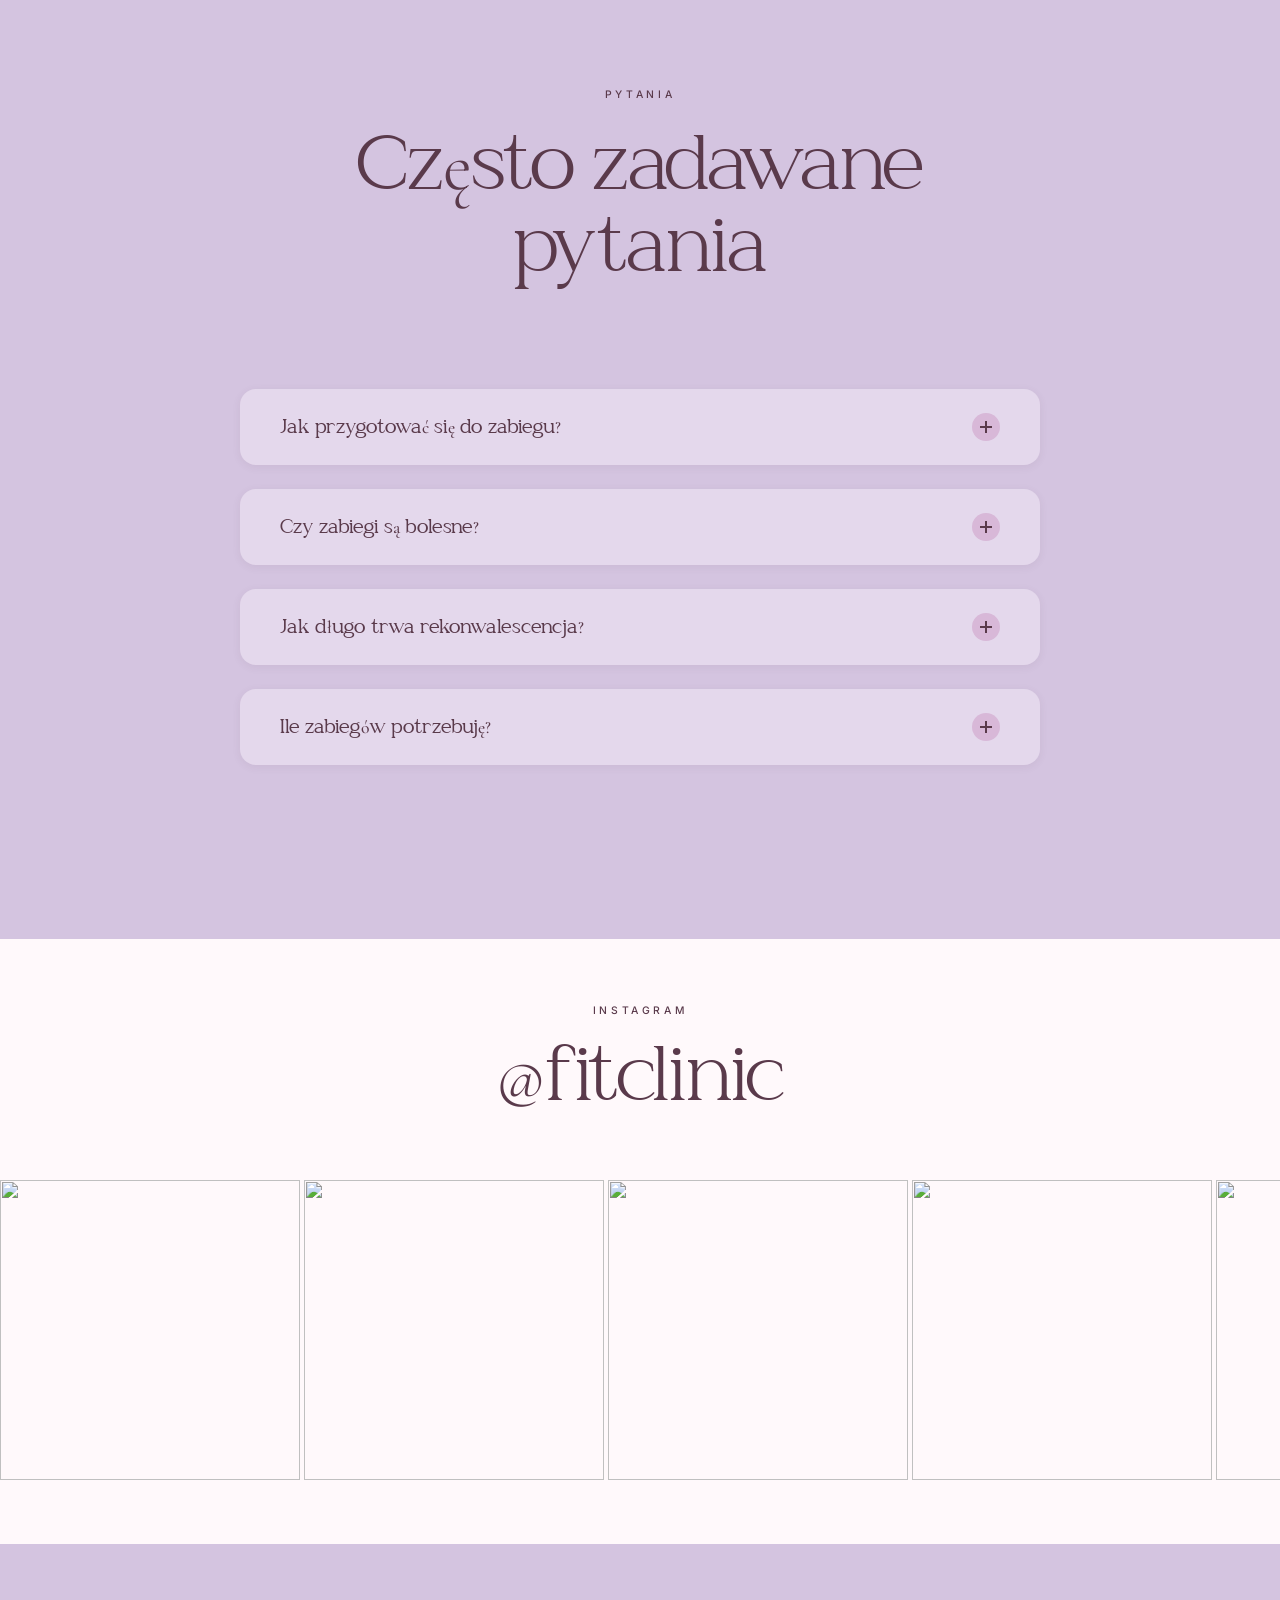
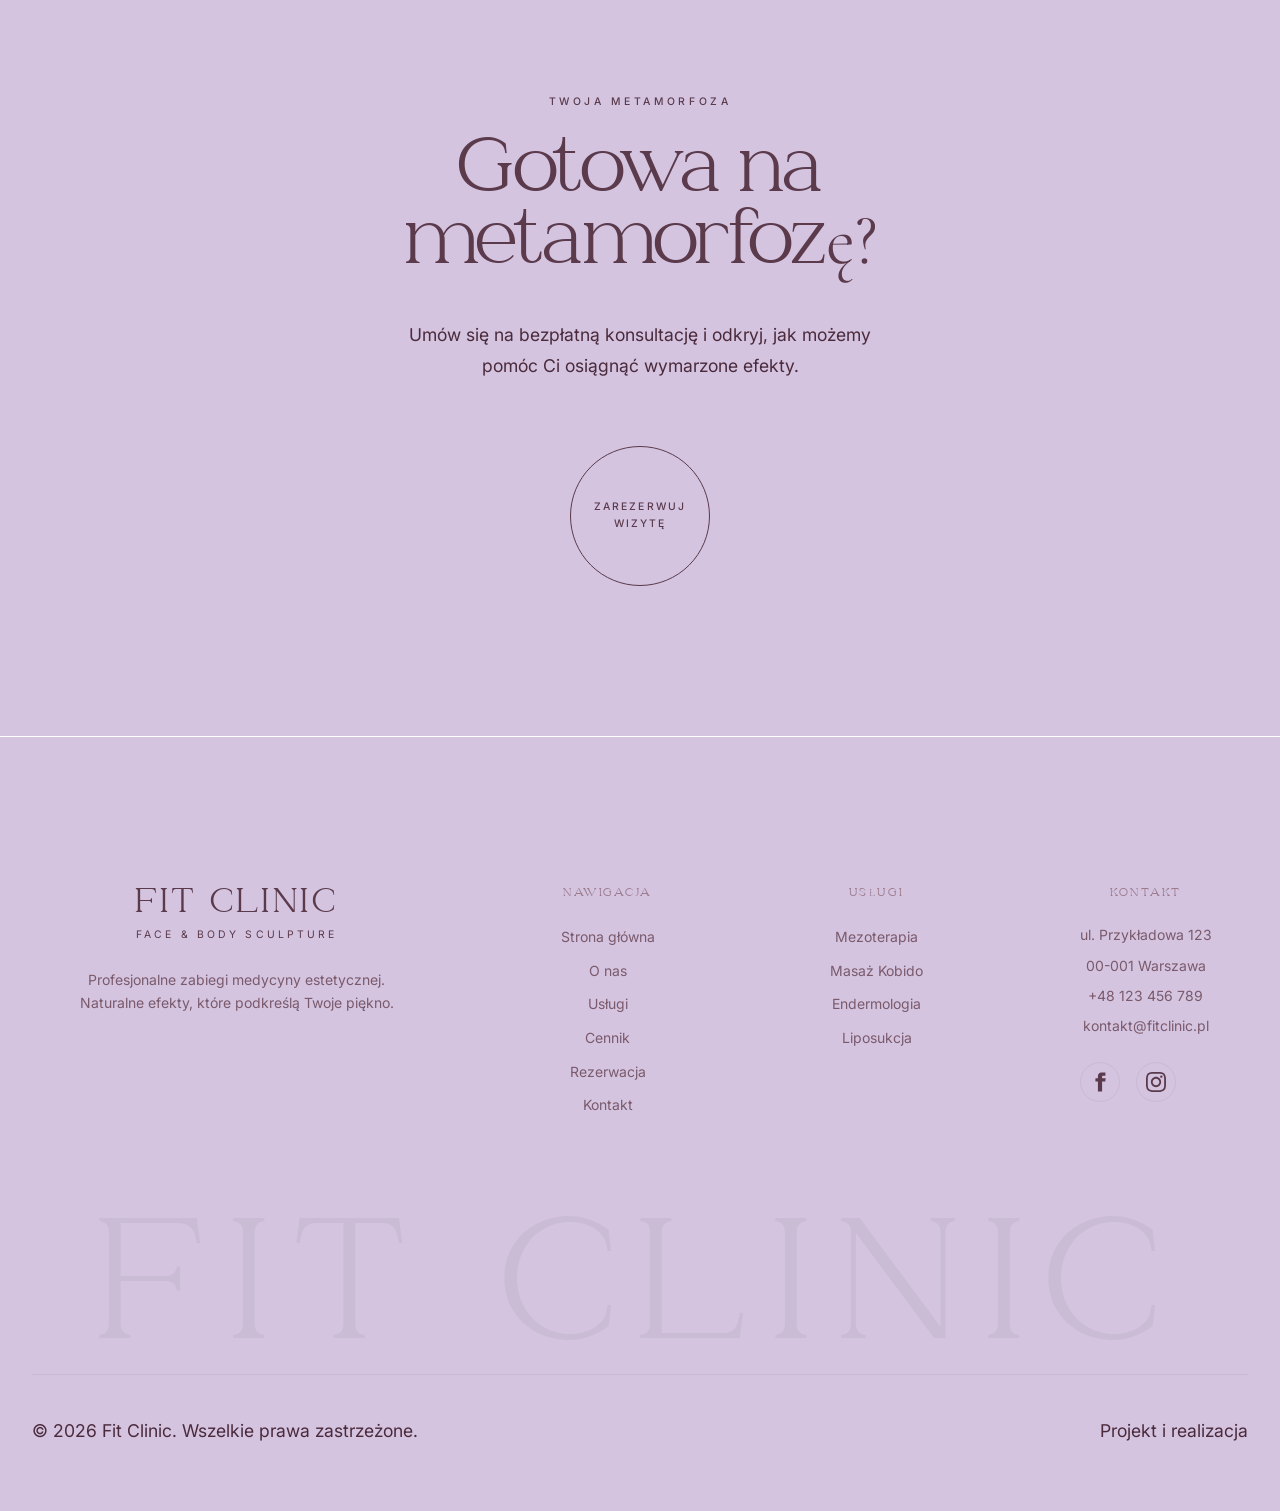
==== commit 0e78066d: "Style homepage header elements white before scroll" ====
--- a/index.html
+++ b/index.html
@@ -22,7 +22,7 @@
     <link rel="stylesheet" href="assets/css/animations.css">
 </head>
 
-<body>
+<body class="home-page">
     <!-- Header -->
     <header class="header">
         <div class="container header__inner">
--- a/assets/css/style.css
+++ b/assets/css/style.css
@@ -341,7 +341,8 @@
 .display-section {
     font-family: var(--font-h1-family);
     font-size: clamp(2.5rem, 6vw, 4.5rem);
-    font-weight: var(--font-h1-weight);
+    font-weight: 300;
+    /* Was var(--font-h1-weight) which is 100/Thin */
     letter-spacing: var(--font-h1-letter-spacing);
     line-height: 1;
     color: var(--font-h1-color);
@@ -353,7 +354,8 @@
     font-weight: 500;
     text-transform: uppercase;
     letter-spacing: 0.35em;
-    color: var(--color-text-muted);
+    color: var(--color-text);
+    /* Was muted */
     margin-bottom: var(--space-md);
 }
 
@@ -499,6 +501,23 @@
 
 .header:not(.is-scrolled) .search-trigger {
     color: #5A3A4B;
+}
+
+/* Homepage specific: ALL header elements white on transparent header */
+.home-page .header:not(.is-scrolled) .logo__main,
+.home-page .header:not(.is-scrolled) .logo__tagline,
+.home-page .header:not(.is-scrolled) .nav__link,
+.home-page .header:not(.is-scrolled) .nav__link:hover,
+.home-page .header:not(.is-scrolled) .nav__link.active,
+.home-page .header:not(.is-scrolled) .lang-switch__btn,
+.home-page .header:not(.is-scrolled) .lang-switch__btn.active,
+.home-page .header:not(.is-scrolled) .menu-toggle__bar,
+.home-page .header:not(.is-scrolled) .search-trigger {
+    color: #FFFFFF;
+}
+
+.home-page .header:not(.is-scrolled) .menu-toggle__bar {
+    background: #FFFFFF;
 }
 
 /* Violet header AFTER scroll - on lavender background */
@@ -1197,6 +1216,7 @@
     .hero__parallax img,
     .hero__background img {
         height: 100%;
+        object-position: 50% 25%;
     }
 
     .hero__visual::before,
@@ -1417,15 +1437,27 @@
     display: none;
 }
 
-/* Google-Style Review Card */
+/* Google-Style Review Card with Glassmorphism */
 .review-card {
     flex: 0 0 340px;
-    background: #E4D8EC;
+    background: rgba(228, 216, 236, 0.7);
+    backdrop-filter: blur(20px);
+    -webkit-backdrop-filter: blur(20px);
     border-radius: var(--radius-xl);
     padding: var(--space-lg);
-    box-shadow: 0 2px 12px rgba(90, 58, 75, 0.1);
+    box-shadow:
+        0 4px 24px rgba(90, 58, 75, 0.12),
+        inset 0 1px 1px rgba(255, 255, 255, 0.4);
     scroll-snap-align: center;
-    border: 1px solid rgba(90, 58, 75, 0.08);
+    border: 1px solid rgba(255, 255, 255, 0.5);
+    transition: all 0.4s cubic-bezier(0.23, 1, 0.32, 1);
+}
+
+.review-card:hover {
+    transform: translateY(-5px);
+    box-shadow:
+        0 12px 40px rgba(90, 58, 75, 0.18),
+        inset 0 1px 1px rgba(255, 255, 255, 0.5);
 }
 
 .review-card__header {
@@ -1446,6 +1478,7 @@
     font-weight: 600;
     font-size: 0.85rem;
     color: var(--color-text);
+    box-shadow: 0 2px 8px rgba(90, 58, 75, 0.15);
 }
 
 .review-card__info {
@@ -1471,10 +1504,15 @@
 }
 
 .review-card__stars {
-    color: #FBBC05;
-    font-size: 1rem;
-    letter-spacing: 2px;
+    background: linear-gradient(135deg, #FFD700 0%, #FBBC05 50%, #F9A825 100%);
+    -webkit-background-clip: text;
+    -webkit-text-fill-color: transparent;
+    background-clip: text;
+    font-size: 1.1rem;
+    letter-spacing: 3px;
     margin-bottom: var(--space-sm);
+    text-shadow: none;
+    filter: drop-shadow(0 1px 2px rgba(251, 188, 5, 0.3));
 }
 
 .review-card__text {
@@ -1541,7 +1579,8 @@
     font-family: var(--font-body);
     font-size: 1.1rem;
     font-weight: 300;
-    color: var(--color-text-light);
+    color: var(--color-text);
+    /* Was light */
     margin-top: var(--space-md);
     line-height: 1.7;
     max-width: 500px;
@@ -1669,7 +1708,7 @@
     filter: brightness(0.85) saturate(1.1);
 }
 
-/* Content Overlay - Glassmorphism */
+/* Content Overlay - Always Visible with Glassmorphism */
 .service-poster__content {
     position: absolute;
     bottom: 0;
@@ -1677,22 +1716,22 @@
     right: 0;
     padding: var(--space-xl) var(--space-lg);
     background: linear-gradient(to top,
-            rgba(0, 0, 0, 0.75) 0%,
-            rgba(0, 0, 0, 0.45) 50%,
+            rgba(0, 0, 0, 0.8) 0%,
+            rgba(0, 0, 0, 0.5) 40%,
+            rgba(0, 0, 0, 0.15) 70%,
             transparent 100%);
     color: var(--color-white);
     z-index: 4;
-    transform: translateY(20px);
-    opacity: 0.9;
-    transition: all 0.5s cubic-bezier(0.23, 1, 0.32, 1);
-}
-
-.service-poster:hover .service-poster__content {
     transform: translateY(0);
     opacity: 1;
+    transition: all 0.5s cubic-bezier(0.23, 1, 0.32, 1);
+}
+
+.service-poster:hover .service-poster__content {
     background: linear-gradient(to top,
-            rgba(0, 0, 0, 0.85) 0%,
-            rgba(0, 0, 0, 0.5) 60%,
+            rgba(0, 0, 0, 0.9) 0%,
+            rgba(0, 0, 0, 0.6) 50%,
+            rgba(0, 0, 0, 0.2) 75%,
             transparent 100%);
 }
 
@@ -1717,7 +1756,7 @@
     opacity: 1;
 }
 
-/* Title */
+/* Title - Always Visible */
 .service-poster__title {
     font-family: var(--font-wagon);
     font-size: clamp(1.75rem, 3vw, 2.25rem);
@@ -1725,32 +1764,33 @@
     margin-bottom: var(--space-xs);
     color: var(--color-white);
     letter-spacing: -0.01em;
-    text-shadow: 0 2px 10px rgba(0, 0, 0, 0.3);
-    transform: translateY(10px);
+    text-shadow: 0 3px 15px rgba(0, 0, 0, 0.5);
+    transform: translateY(0);
     transition: transform 0.5s cubic-bezier(0.23, 1, 0.32, 1) 0.05s;
 }
 
 .service-poster:hover .service-poster__title {
-    transform: translateY(0);
-}
-
-/* Description */
+    transform: translateY(-3px);
+}
+
+/* Description - Always Visible */
 .service-poster__desc {
     font-family: var(--font-body);
     font-size: 0.85rem;
     font-weight: 300;
-    opacity: 0;
+    opacity: 0.85;
     line-height: 1.6;
-    max-height: 0;
+    max-height: 60px;
     overflow: hidden;
+    margin-top: var(--space-sm);
     transition: all 0.5s cubic-bezier(0.23, 1, 0.32, 1) 0.1s;
-    color: rgba(255, 255, 255, 0.85);
+    color: rgba(255, 255, 255, 0.9);
+    text-shadow: 0 1px 5px rgba(0, 0, 0, 0.3);
 }
 
 .service-poster:hover .service-poster__desc {
     opacity: 1;
-    max-height: 60px;
-    margin-top: var(--space-sm);
+    color: rgba(255, 255, 255, 1);
 }
 
 /* "Discover" Arrow Icon - appears on hover */
@@ -2459,14 +2499,23 @@
     position: absolute;
     bottom: var(--space-md);
     font-size: 0.65rem;
-    font-weight: 500;
+    font-weight: 600;
     text-transform: uppercase;
-    letter-spacing: 0.2em;
-    padding: 0.5rem 1rem;
-    background: rgba(255, 255, 255, 0.9);
-    backdrop-filter: blur(10px);
-    border-radius: var(--radius-sm);
+    letter-spacing: 0.25em;
+    padding: 0.6rem 1.25rem;
+    background: rgba(255, 255, 255, 0.85);
+    backdrop-filter: blur(15px);
+    -webkit-backdrop-filter: blur(15px);
+    border-radius: var(--radius-md);
     color: var(--color-text);
+    border: 1px solid rgba(255, 255, 255, 0.7);
+    box-shadow: 0 4px 15px rgba(0, 0, 0, 0.1);
+    transition: all 0.3s ease;
+}
+
+.before-after__label:hover {
+    transform: translateY(-2px);
+    box-shadow: 0 6px 20px rgba(0, 0, 0, 0.15);
 }
 
 .before-after__label--before {
@@ -2524,9 +2573,9 @@
     display: flex;
     align-items: center;
     justify-content: space-between;
-    padding: var(--space-lg) var(--space-xl);
+    padding: var(--space-md) var(--space-lg);
     font-family: var(--font-display);
-    font-size: 1.25rem;
+    font-size: 1.1rem;
     font-weight: 500;
     color: var(--color-text);
     text-align: left;
@@ -3308,7 +3357,12 @@
 
 .gallery-item {
     opacity: 1;
-    transition: opacity var(--transition-base), transform var(--transition-base);
+    transition: opacity var(--transition-base), transform var(--transition-base), box-shadow var(--transition-base);
+    border-radius: var(--radius-lg);
+}
+
+.gallery-item:hover {
+    transform: translateY(-5px);
 }
 
 .gallery-item.hidden {
@@ -3319,6 +3373,12 @@
     aspect-ratio: 4/3;
     max-width: 100%;
     border-radius: var(--radius-lg);
+    box-shadow: 0 8px 30px rgba(90, 58, 75, 0.15);
+    transition: box-shadow var(--transition-base);
+}
+
+.gallery-item:hover .before-after {
+    box-shadow: 0 15px 45px rgba(90, 58, 75, 0.22);
 }
 
 .gallery-item .before-after__handle-circle {
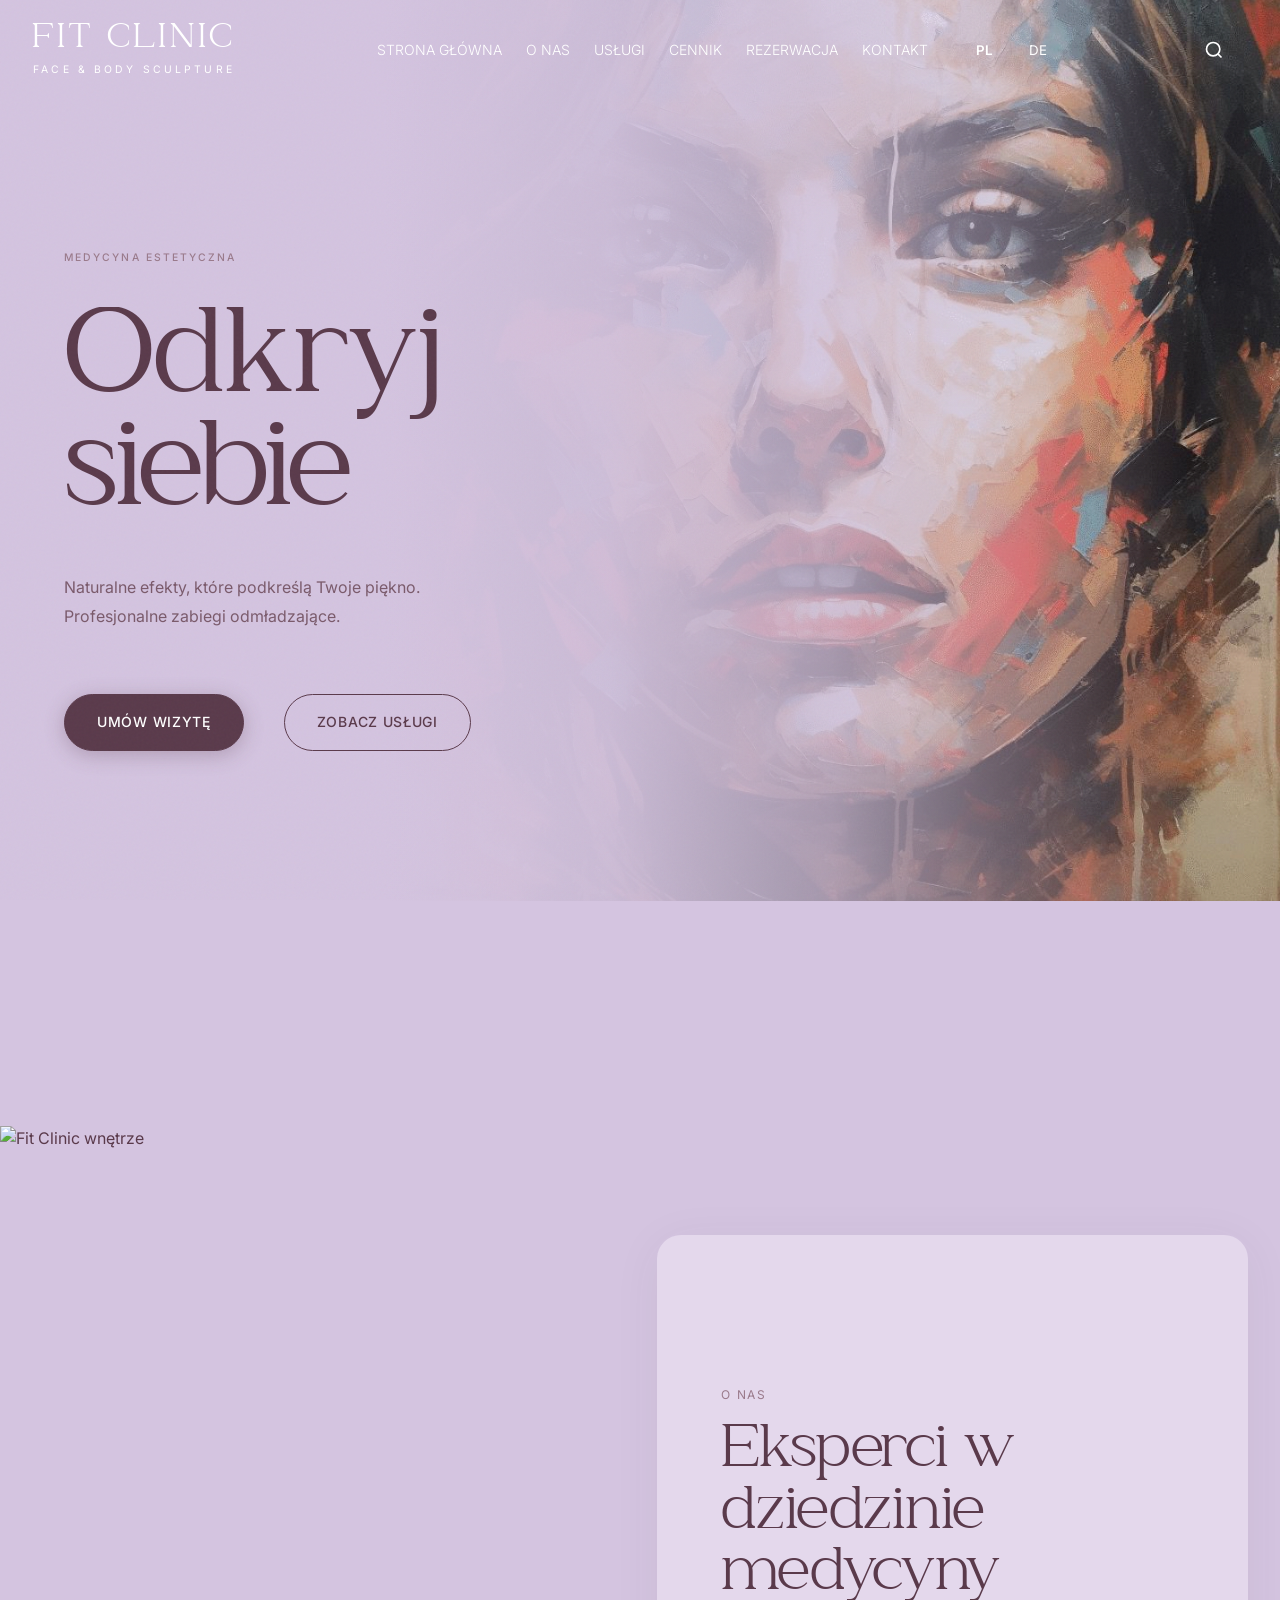
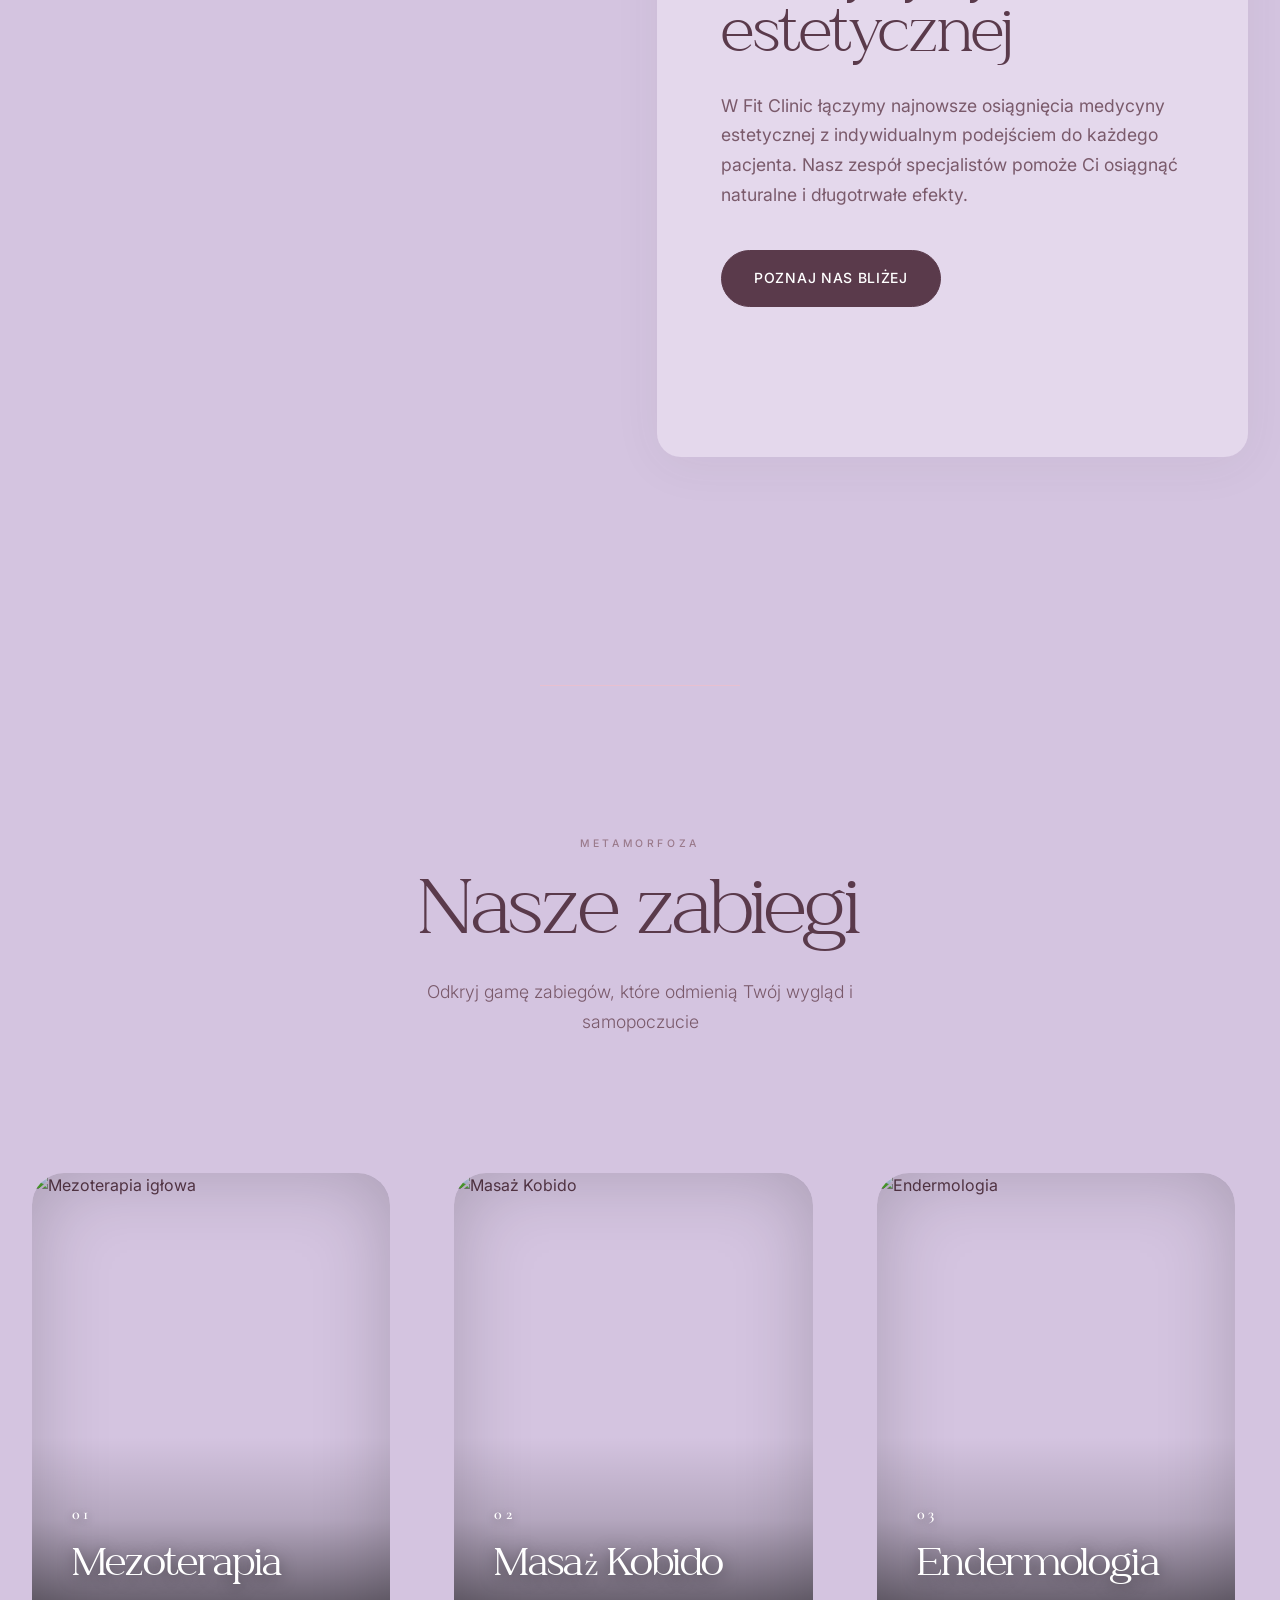
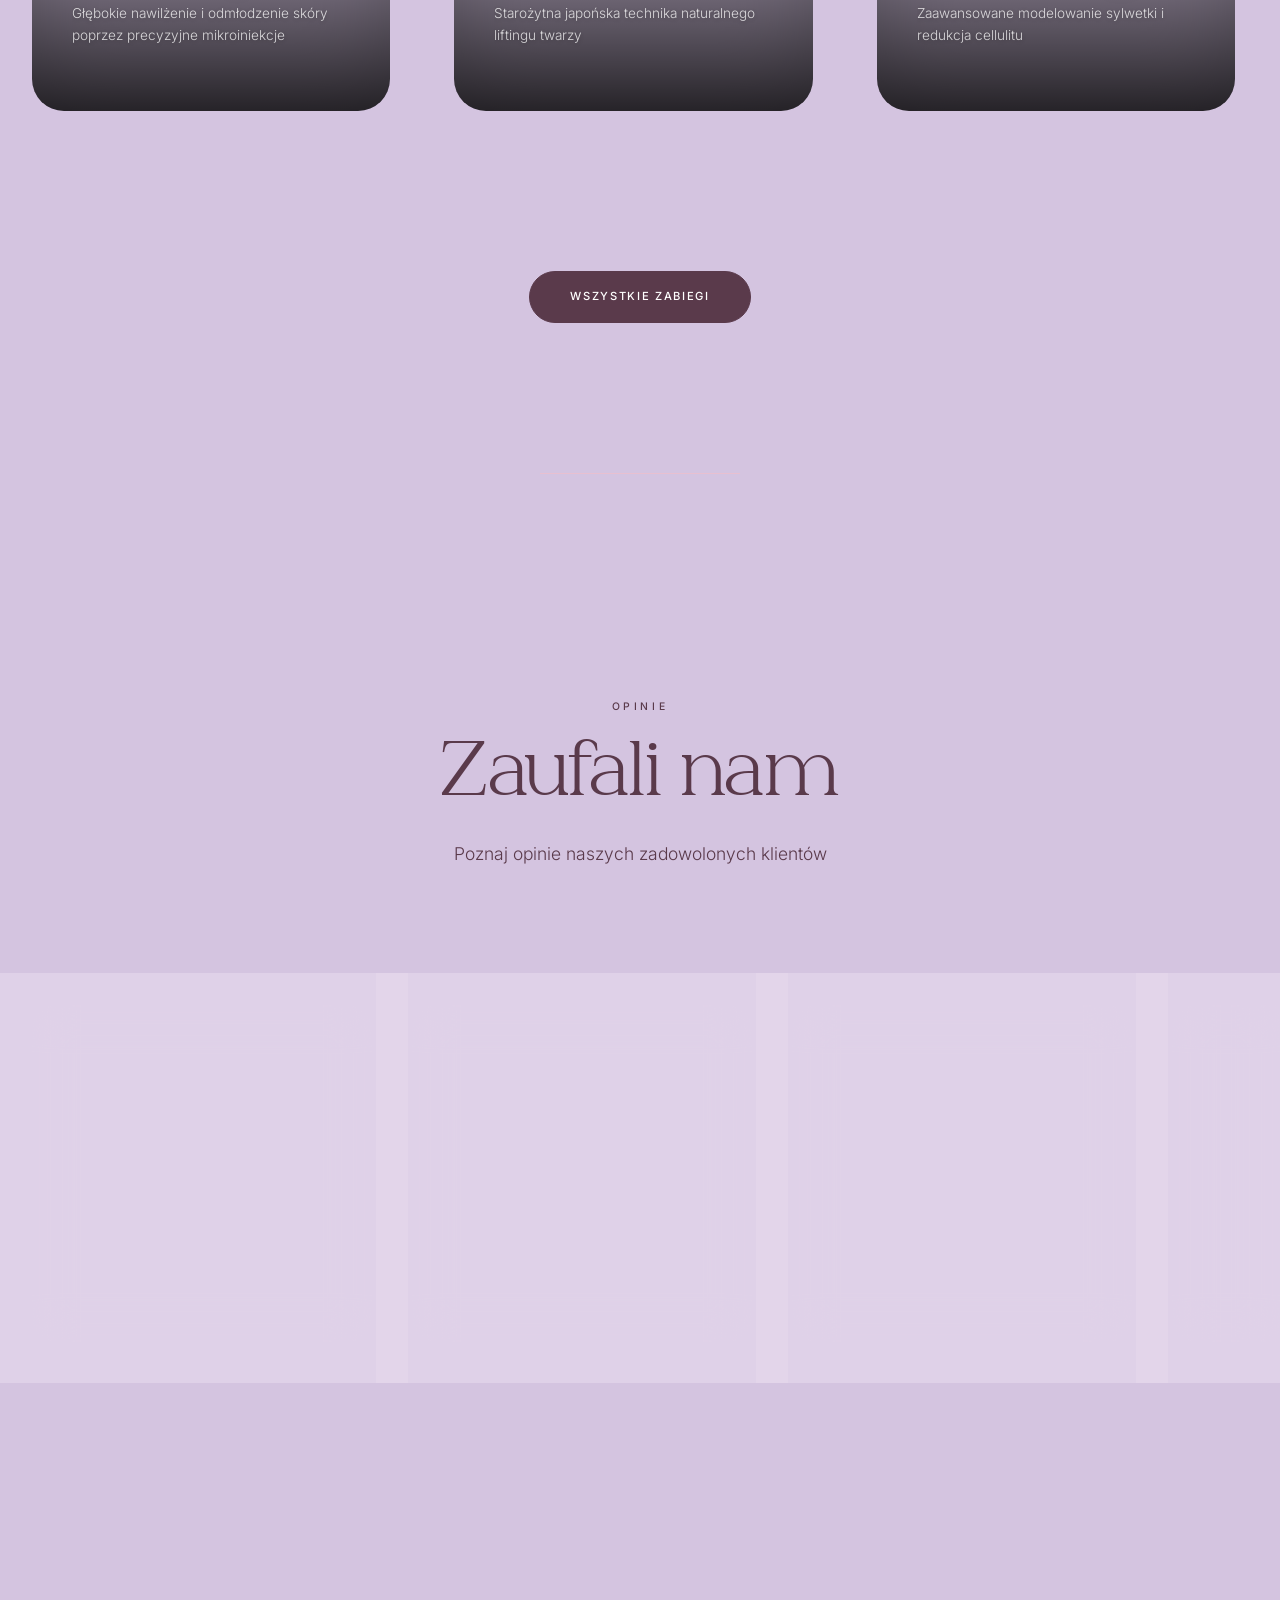
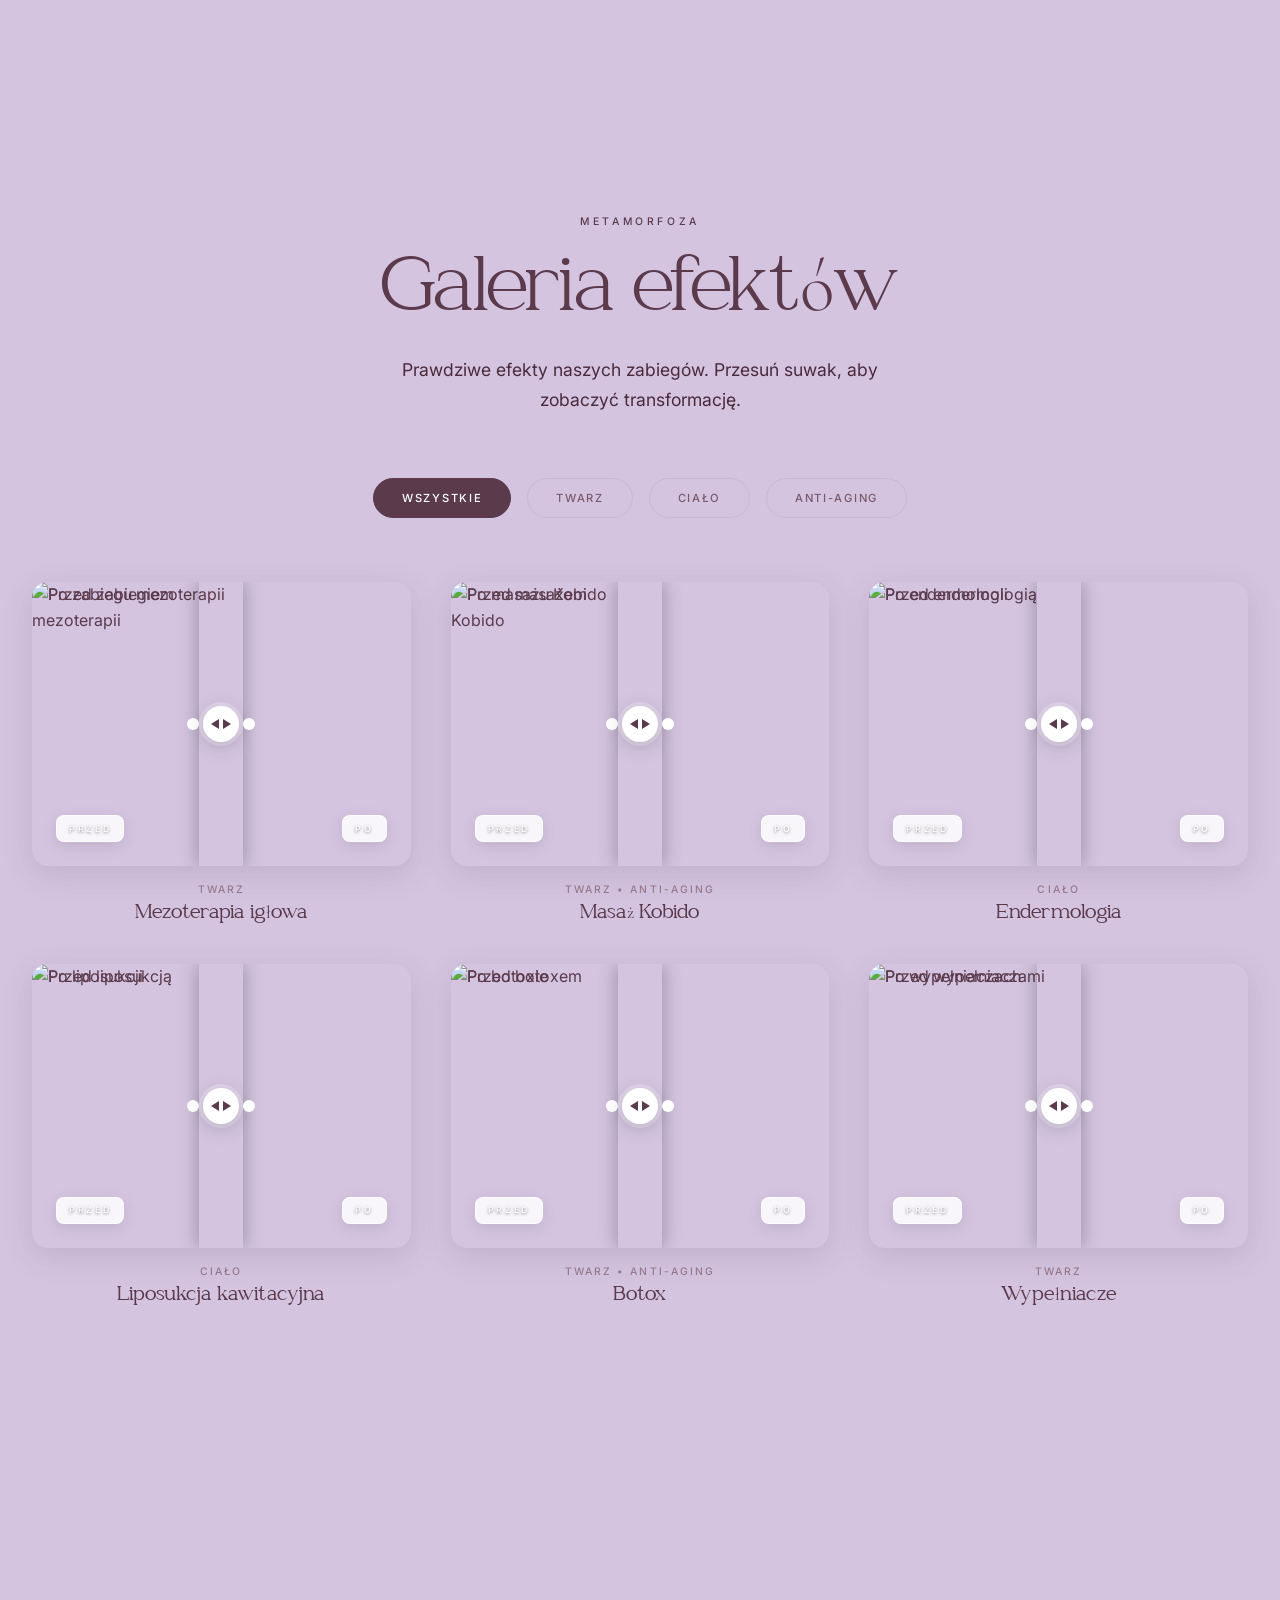
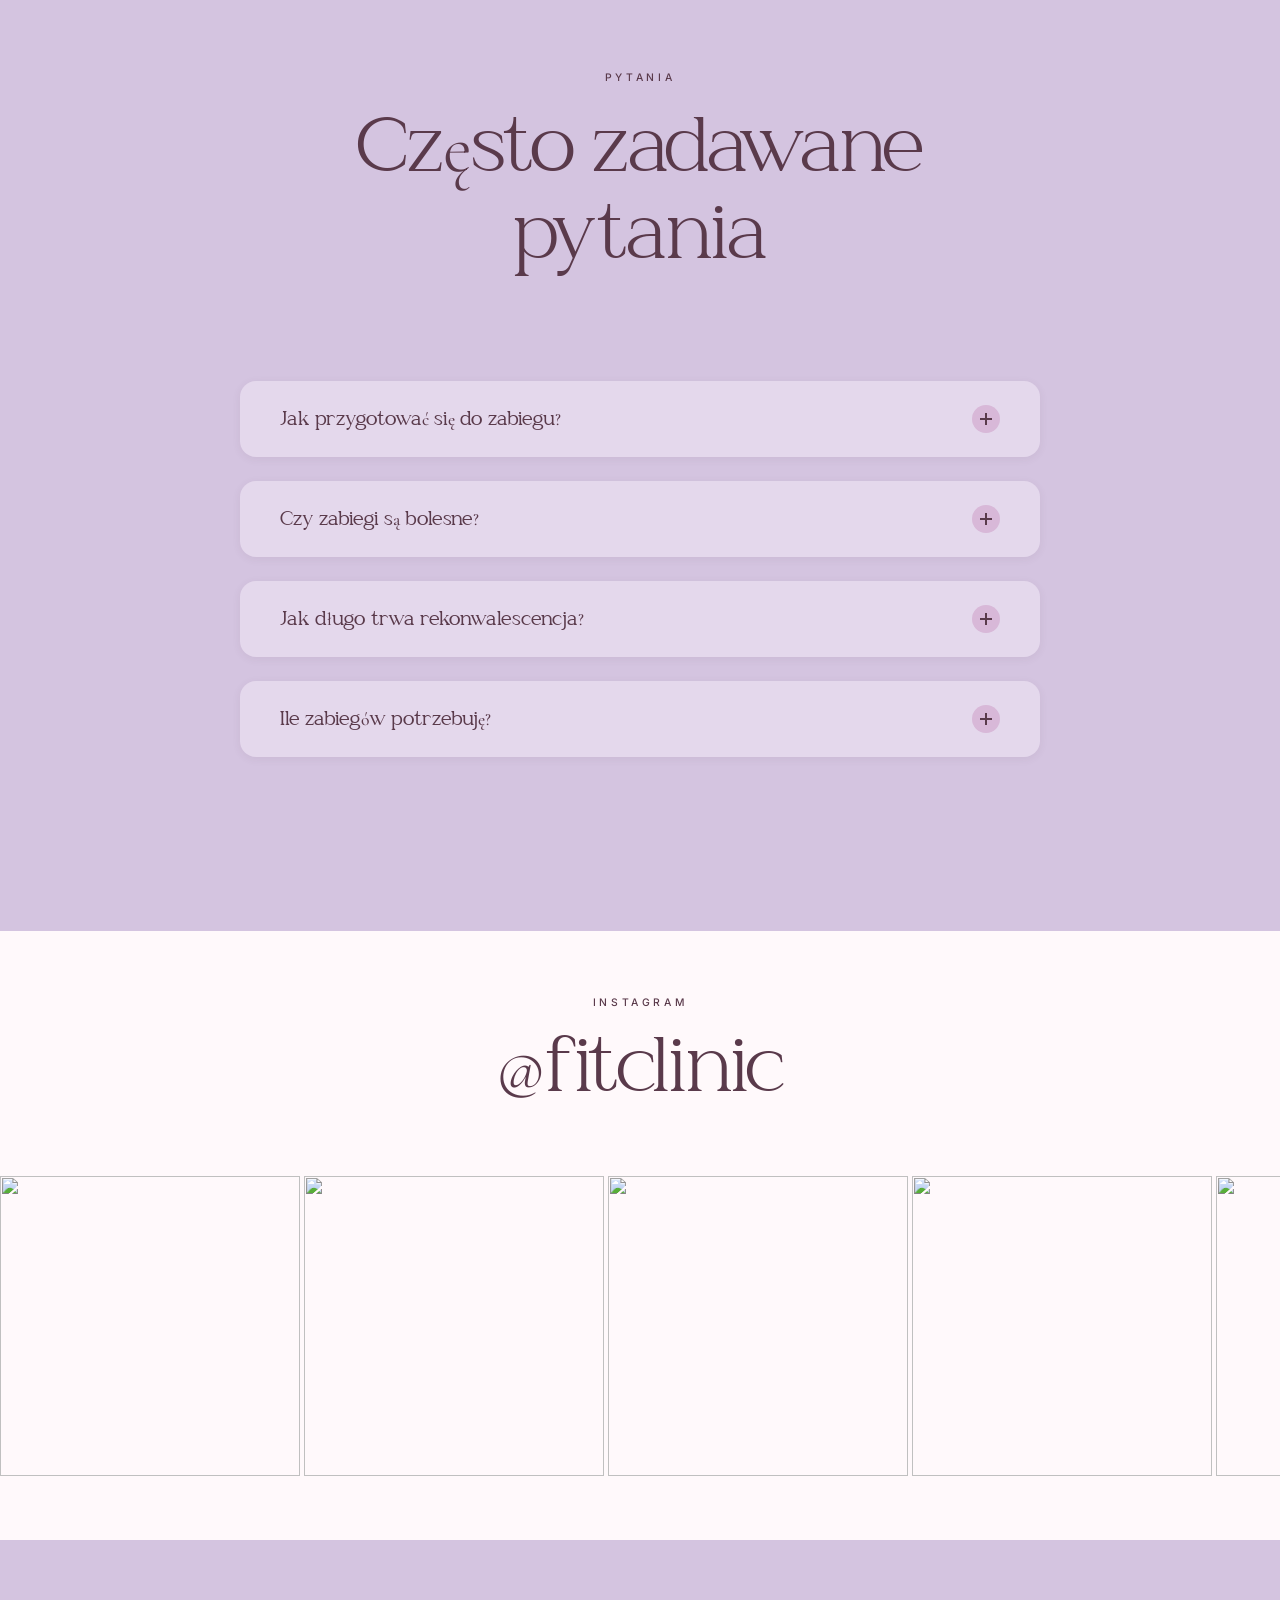
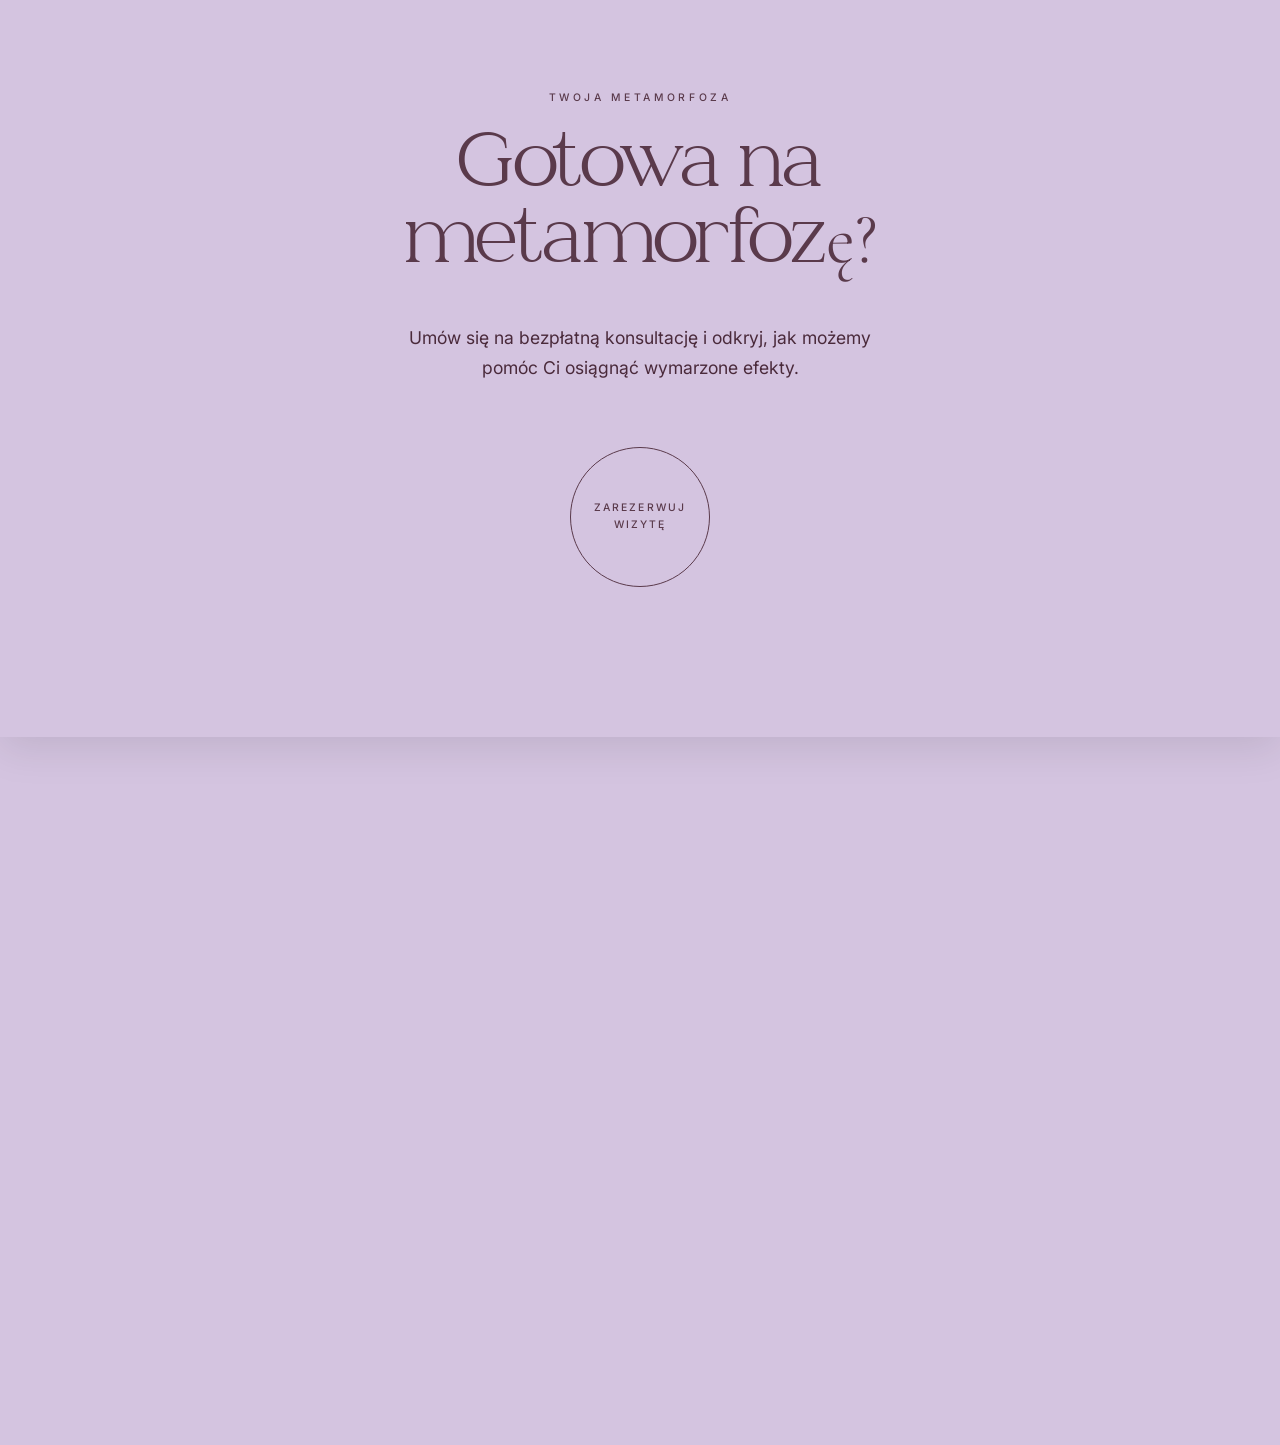
==== commit a72b4318: "feat: implement premium Span.app-style design refinements - Add porcelain texture overlay for premiu" ====
--- a/index.html
+++ b/index.html
@@ -83,7 +83,7 @@
                 <img src="assets/hero.JPG" alt="Fit Clinic - Medycyna Estetyczna">
             </div>
             <div class="container">
-                <div class="hero__content" data-animate="fade-up">
+                <div class="hero__content">
                     <span class="hero__eyebrow" data-translate="hero.subtitle">Medycyna estetyczna</span>
                     <h1 class="hero__title display-hero" data-translate="hero.title">Odkryj <br>siebie</h1>
                     <p class="hero__desc" data-translate="hero.description">
@@ -102,11 +102,11 @@
         <section class="section section--large">
             <div class="container">
                 <div class="about-teaser">
-                    <div class="about-teaser__image" data-animate="slide-right">
+                    <div class="about-teaser__image" data-animate="scale-reveal">
                         <img src="https://images.unsplash.com/photo-1519823551278-64ac92734fb1?w=800&q=80"
                             alt="Fit Clinic wnętrze">
                     </div>
-                    <div class="about-teaser__content" data-animate="slide-left">
+                    <div class="about-teaser__content" data-animate="blur-up">
                         <span class="text-uppercase text-small mb-sm"
                             style="display: block; color: var(--color-powder-pink-accent);">O nas</span>
                         <h2 class="mb-md">Eksperci w dziedzinie<br>medycyny estetycznej</h2>
@@ -121,19 +121,25 @@
             </div>
         </section>
 
+        <!-- Decorative Line -->
+        <div class="container">
+            <div class="line-expand" style="margin: 0 auto; max-width: 200px;"></div>
+        </div>
+
         <!-- Services Metamorphosis - Premium Horizontal Gallery -->
         <section class="section section--services">
             <div class="container">
-                <div class="section__header section__header--centered" data-animate="fade-up">
-                    <span class="eyebrow">Metamorfoza</span>
-                    <h2 class="display-section">Nasze zabiegi</h2>
-                    <p class="section__subtitle">Odkryj gamę zabiegów, które odmienią Twój wygląd i samopoczucie</p>
-                </div>
-            </div>
-
-            <div class="services-scroll">
+                <div class="section__header section__header--centered">
+                    <span class="eyebrow" data-animate="fade-up">Metamorfoza</span>
+                    <h2 class="display-section" data-animate="word-reveal">Nasze zabiegi</h2>
+                    <p class="section__subtitle" data-animate="blur-up" data-animate-delay="200">Odkryj gamę zabiegów,
+                        które odmienią Twój wygląd i samopoczucie</p>
+                </div>
+            </div>
+
+            <div class="services-scroll stagger-children">
                 <!-- Mezoterapia -->
-                <a href="pages/uslugi/mezoterapia.html" class="service-poster" data-animate="fade-up">
+                <a href="pages/uslugi/mezoterapia.html" class="service-poster">
                     <div class="service-poster__arrow">
                         <svg viewBox="0 0 24 24">
                             <path d="M7 17L17 7M17 7H7M17 7V17" />
@@ -152,8 +158,7 @@
                 </a>
 
                 <!-- Kobido -->
-                <a href="pages/uslugi/kobido.html" class="service-poster" data-animate="fade-up"
-                    data-animate-delay="100">
+                <a href="pages/uslugi/kobido.html" class="service-poster">
                     <div class="service-poster__arrow">
                         <svg viewBox="0 0 24 24">
                             <path d="M7 17L17 7M17 7H7M17 7V17" />
@@ -171,8 +176,7 @@
                 </a>
 
                 <!-- Endermologia -->
-                <a href="pages/uslugi/endermologia.html" class="service-poster" data-animate="fade-up"
-                    data-animate-delay="200">
+                <a href="pages/uslugi/endermologia.html" class="service-poster">
                     <div class="service-poster__arrow">
                         <svg viewBox="0 0 24 24">
                             <path d="M7 17L17 7M17 7H7M17 7V17" />
@@ -190,8 +194,7 @@
                 </a>
 
                 <!-- Liposukcja -->
-                <a href="pages/uslugi/liposukcja.html" class="service-poster" data-animate="fade-up"
-                    data-animate-delay="300">
+                <a href="pages/uslugi/liposukcja.html" class="service-poster">
                     <div class="service-poster__arrow">
                         <svg viewBox="0 0 24 24">
                             <path d="M7 17L17 7M17 7H7M17 7V17" />
@@ -216,15 +219,19 @@
             </div>
         </section>
 
-
+        <!-- Decorative Line -->
+        <div class="container">
+            <div class="line-expand" style="margin: 0 auto; max-width: 200px;"></div>
+        </div>
 
         <!-- Trust Section (Reviews) - Horizontal Carousel -->
         <section class="section section--large reviews-section">
             <div class="container">
-                <div class="section__header section__header--centered" data-animate="fade-up">
-                    <span class="eyebrow">Opinie</span>
-                    <h2 class="display-section">Zaufali nam</h2>
-                    <p class="section__subtitle">Poznaj opinie naszych zadowolonych klientów</p>
+                <div class="section__header section__header--centered">
+                    <span class="eyebrow" data-animate="fade-up">Opinie</span>
+                    <h2 class="display-section" data-animate="word-reveal">Zaufali nam</h2>
+                    <p class="section__subtitle" data-animate="blur-up" data-animate-delay="200">Poznaj opinie naszych
+                        zadowolonych klientów</p>
                 </div>
             </div>
 
@@ -544,10 +551,11 @@
         <!-- Metamorphosis Gallery - Multi Before/After -->
         <section class="metamorphosis-gallery">
             <div class="container">
-                <div class="text-center mb-xl" data-animate="fade-up">
-                    <span class="eyebrow">Metamorfoza</span>
-                    <h2 class="display-section">Galeria efektów</h2>
-                    <p style="max-width: 500px; margin: var(--space-md) auto 0;">
+                <div class="text-center mb-xl">
+                    <span class="eyebrow" data-animate="fade-up">Metamorfoza</span>
+                    <h2 class="display-section" data-animate="word-reveal">Galeria efektów</h2>
+                    <p style="max-width: 500px; margin: var(--space-md) auto 0;" data-animate="blur-up"
+                        data-animate-delay="200">
                         Prawdziwe efekty naszych zabiegów. Przesuń suwak, aby zobaczyć transformację.
                     </p>
                 </div>
@@ -561,9 +569,9 @@
                 </div>
 
                 <!-- Gallery Grid -->
-                <div class="gallery-grid">
+                <div class="gallery-grid stagger-children">
                     <!-- Item 1: Mezoterapia (Twarz) -->
-                    <div class="gallery-item" data-category="twarz" data-animate="fade-up">
+                    <div class="gallery-item" data-category="twarz">
                         <div class="before-after">
                             <div class="before-after__image before-after__after">
                                 <img src="https://images.unsplash.com/photo-1616683693504-3ea7e9ad6fec?w=800&q=80"
@@ -584,8 +592,7 @@
                     </div>
 
                     <!-- Item 2: Kobido (Twarz, Anti-aging) -->
-                    <div class="gallery-item" data-category="twarz anti-aging" data-animate="fade-up"
-                        data-animate-delay="100">
+                    <div class="gallery-item" data-category="twarz anti-aging">
                         <div class="before-after">
                             <div class="before-after__image before-after__after">
                                 <img src="https://images.unsplash.com/photo-1512290923902-8a9f81dc236c?w=800&q=80"
@@ -606,7 +613,7 @@
                     </div>
 
                     <!-- Item 3: Endermologia (Ciało) -->
-                    <div class="gallery-item" data-category="cialo" data-animate="fade-up" data-animate-delay="200">
+                    <div class="gallery-item" data-category="cialo">
                         <div class="before-after">
                             <div class="before-after__image before-after__after">
                                 <img src="https://images.unsplash.com/photo-1571019613454-1cb2f99b2d8b?w=800&q=80"
@@ -627,7 +634,7 @@
                     </div>
 
                     <!-- Item 4: Liposukcja (Ciało) -->
-                    <div class="gallery-item" data-category="cialo" data-animate="fade-up">
+                    <div class="gallery-item" data-category="cialo">
                         <div class="before-after">
                             <div class="before-after__image before-after__after">
                                 <img src="https://images.unsplash.com/photo-1571019614242-c5c5dee9f50b?w=800&q=80"
@@ -648,8 +655,7 @@
                     </div>
 
                     <!-- Item 5: Botox (Twarz, Anti-aging) -->
-                    <div class="gallery-item" data-category="twarz anti-aging" data-animate="fade-up"
-                        data-animate-delay="100">
+                    <div class="gallery-item" data-category="twarz anti-aging">
                         <div class="before-after">
                             <div class="before-after__image before-after__after">
                                 <img src="https://images.unsplash.com/photo-1598440947619-2c35fc9aa908?w=800&q=80"
@@ -670,7 +676,7 @@
                     </div>
 
                     <!-- Item 6: Wypełniacze (Twarz) -->
-                    <div class="gallery-item" data-category="twarz" data-animate="fade-up" data-animate-delay="200">
+                    <div class="gallery-item" data-category="twarz">
                         <div class="before-after">
                             <div class="before-after__image before-after__after">
                                 <img src="https://images.unsplash.com/photo-1619451334792-150fd785ee74?w=800&q=80"
@@ -700,12 +706,12 @@
         <section class="faq-section">
             <div class="container">
                 <div class="faq-container">
-                    <div class="faq-header" data-animate="fade-up">
-                        <span class="eyebrow">Pytania</span>
-                        <h2 class="display-section">Często zadawane<br>pytania</h2>
-                    </div>
-
-                    <div class="faq-item" data-animate="fade-up">
+                    <div class="faq-header">
+                        <span class="eyebrow" data-animate="fade-up">Pytania</span>
+                        <h2 class="display-section" data-animate="word-reveal">Często zadawane<br>pytania</h2>
+                    </div>
+
+                    <div class="faq-item" data-animate="blur-up">
                         <button class="faq-question">
                             <span>Jak przygotować się do zabiegu?</span>
                             <div class="faq-icon"></div>
@@ -719,7 +725,7 @@
                         </div>
                     </div>
 
-                    <div class="faq-item" data-animate="fade-up" data-animate-delay="100">
+                    <div class="faq-item" data-animate="blur-up" data-animate-delay="100">
                         <button class="faq-question">
                             <span>Czy zabiegi są bolesne?</span>
                             <div class="faq-icon"></div>
@@ -733,7 +739,7 @@
                         </div>
                     </div>
 
-                    <div class="faq-item" data-animate="fade-up" data-animate-delay="200">
+                    <div class="faq-item" data-animate="blur-up" data-animate-delay="200">
                         <button class="faq-question">
                             <span>Jak długo trwa rekonwalescencja?</span>
                             <div class="faq-icon"></div>
@@ -747,7 +753,7 @@
                         </div>
                     </div>
 
-                    <div class="faq-item" data-animate="fade-up" data-animate-delay="300">
+                    <div class="faq-item" data-animate="blur-up" data-animate-delay="300">
                         <button class="faq-question">
                             <span>Ile zabiegów potrzebuję?</span>
                             <div class="faq-icon"></div>
@@ -766,9 +772,9 @@
         <!-- Instagram Feed - Infinite Marquee -->
         <section class="instagram-marquee">
             <div class="container">
-                <div class="text-center mb-xl" data-animate="fade-up">
-                    <span class="eyebrow">Instagram</span>
-                    <h2 class="display-section">@fitclinic</h2>
+                <div class="text-center mb-xl">
+                    <span class="eyebrow" data-animate="fade-up">Instagram</span>
+                    <h2 class="display-section" data-animate="word-reveal">@fitclinic</h2>
                 </div>
             </div>
 
@@ -830,10 +836,11 @@
         <!-- CTA Section - Light Elegant -->
         <section class="section section--cta">
             <div class="container text-center">
-                <div data-animate="fade-up">
-                    <span class="eyebrow">Twoja metamorfoza</span>
-                    <h2 class="display-section">Gotowa na<br>metamorfozę?</h2>
-                    <p style="max-width: 500px; margin: var(--space-lg) auto var(--space-xl);">
+                <div>
+                    <span class="eyebrow" data-animate="fade-up">Twoja metamorfoza</span>
+                    <h2 class="display-section" data-animate="word-reveal">Gotowa na<br>metamorfozę?</h2>
+                    <p style="max-width: 500px; margin: var(--space-lg) auto var(--space-xl);" data-animate="blur-up"
+                        data-animate-delay="200">
                         Umów się na bezpłatną konsultację i odkryj, jak możemy pomóc
                         Ci osiągnąć wymarzone efekty.
                     </p>
--- a/assets/css/style.css
+++ b/assets/css/style.css
@@ -166,6 +166,7 @@
     --transition-base: 0.4s cubic-bezier(0.25, 0.46, 0.45, 0.94);
     --transition-slow: 0.6s cubic-bezier(0.25, 0.46, 0.45, 0.94);
     --transition-luxury: 0.8s cubic-bezier(0.16, 1, 0.3, 1);
+    --transition-magnetic: 0.4s cubic-bezier(0.25, 1, 0.5, 1);
 
     /* Header */
     --header-height: 100px;
@@ -198,6 +199,20 @@
     -moz-osx-font-smoothing: grayscale;
     overflow-x: hidden;
     position: relative;
+}
+
+/* Porcelain Texture Overlay - Premium Paper Feel */
+body::before {
+    content: "";
+    position: fixed;
+    top: 0;
+    left: 0;
+    width: 100%;
+    height: 100%;
+    pointer-events: none;
+    z-index: 9000;
+    opacity: 0.03;
+    background-image: url("data:image/svg+xml,%3Csvg viewBox='0 0 200 200' xmlns='http://www.w3.org/2000/svg'%3E%3Cfilter id='noiseFilter'%3E%3CfeTurbulence type='fractalNoise' baseFrequency='0.65' numOctaves='3' stitchTiles='stitch'/%3E%3C/filter%3E%3Crect width='100%25' height='100%25' filter='url(%23noiseFilter)'/%3E%3C/svg%3E");
 }
 
 img {
@@ -235,7 +250,7 @@
 h6 {
     font-family: var(--font-wagon);
     font-weight: 400;
-    line-height: 1.2;
+    line-height: 1.1;
     color: var(--color-text);
 }
 
@@ -243,9 +258,10 @@
 h1 {
     font-family: var(--font-h1-family);
     font-size: var(--font-h1-size);
-    font-weight: var(--font-h1-weight);
-    line-height: var(--font-h1-line-height);
-    letter-spacing: var(--font-h1-letter-spacing);
+    font-weight: 100;
+    /* Thin */
+    line-height: 1;
+    letter-spacing: -0.03em;
     color: var(--font-h1-color);
 }
 
@@ -253,9 +269,10 @@
 h2 {
     font-family: var(--font-h2-family);
     font-size: var(--font-h2-size);
-    font-weight: var(--font-h2-weight);
-    line-height: var(--font-h2-line-height);
-    letter-spacing: var(--font-h2-letter-spacing);
+    font-weight: 300;
+    /* Light */
+    line-height: 1.1;
+    letter-spacing: -0.02em;
     color: var(--font-h2-color);
 }
 
@@ -263,9 +280,9 @@
 h3 {
     font-family: var(--font-h3-family);
     font-size: var(--font-h3-size);
-    font-weight: var(--font-h3-weight);
-    line-height: var(--font-h3-line-height);
-    letter-spacing: var(--font-h3-letter-spacing);
+    font-weight: 300;
+    line-height: 1.2;
+    letter-spacing: 0;
     color: var(--font-h3-color);
 }
 
@@ -285,7 +302,7 @@
 p {
     font-family: var(--font-body);
     font-size: var(--font-body-size);
-    line-height: var(--font-body-line-height);
+    line-height: 1.7;
     color: var(--font-body-color);
     max-width: 65ch;
 }
@@ -319,11 +336,12 @@
 /* Ultra-Large Display Typography - Must match H1 styling */
 .display-hero {
     font-family: var(--font-h1-family);
-    font-size: clamp(4rem, 12vw, 8rem);
+    font-size: clamp(4.5rem, 13vw, 9.5rem);
+    /* Increased size */
     font-weight: 100;
-    /* Explicitly Thin */
-    letter-spacing: var(--font-h1-letter-spacing);
-    line-height: var(--font-h1-line-height);
+    /* Thin */
+    letter-spacing: -0.04em;
+    line-height: 0.9;
     color: var(--font-h1-color);
 }
 
@@ -475,48 +493,48 @@
 /* Violet header on hero - before scroll */
 .header:not(.is-scrolled) .logo__main,
 .header:not(.is-scrolled) .logo__tagline {
-    color: #5A3A4B;
+    color: #FFFFFF;
 }
 
 .header:not(.is-scrolled) .nav__link {
-    color: #7A5A6B;
+    color: #FFFFFF;
 }
 
 .header:not(.is-scrolled) .nav__link:hover,
 .header:not(.is-scrolled) .nav__link.active {
-    color: #5A3A4B;
+    color: #FFFFFF;
 }
 
 .header:not(.is-scrolled) .lang-switch__btn {
-    color: #9A7A8B;
+    color: #FFFFFF;
 }
 
 .header:not(.is-scrolled) .lang-switch__btn.active {
-    color: #5A3A4B;
+    color: #FFFFFF;
 }
 
 .header:not(.is-scrolled) .menu-toggle__bar {
-    background: #5A3A4B;
+    background: #FFFFFF;
 }
 
 .header:not(.is-scrolled) .search-trigger {
-    color: #5A3A4B;
-}
-
-/* Homepage specific: ALL header elements white on transparent header */
-.home-page .header:not(.is-scrolled) .logo__main,
-.home-page .header:not(.is-scrolled) .logo__tagline,
-.home-page .header:not(.is-scrolled) .nav__link,
-.home-page .header:not(.is-scrolled) .nav__link:hover,
-.home-page .header:not(.is-scrolled) .nav__link.active,
-.home-page .header:not(.is-scrolled) .lang-switch__btn,
-.home-page .header:not(.is-scrolled) .lang-switch__btn.active,
-.home-page .header:not(.is-scrolled) .menu-toggle__bar,
-.home-page .header:not(.is-scrolled) .search-trigger {
     color: #FFFFFF;
 }
 
-.home-page .header:not(.is-scrolled) .menu-toggle__bar {
+/* Global: ALL header elements white on transparent header (initially) */
+.header:not(.is-scrolled) .logo__main,
+.header:not(.is-scrolled) .logo__tagline,
+.header:not(.is-scrolled) .nav__link,
+.header:not(.is-scrolled) .nav__link:hover,
+.header:not(.is-scrolled) .nav__link.active,
+.header:not(.is-scrolled) .lang-switch__btn,
+.header:not(.is-scrolled) .lang-switch__btn.active,
+.header:not(.is-scrolled) .menu-toggle__bar,
+.header:not(.is-scrolled) .search-trigger {
+    color: #FFFFFF;
+}
+
+.header:not(.is-scrolled) .menu-toggle__bar {
     background: #FFFFFF;
 }
 
@@ -2993,19 +3011,21 @@
 }
 
 /* Booking Panels */
+/* Booking Panels */
 .booking-panel {
     display: none;
-    animation: fadeIn 0.4s ease;
+    /* Smoother, premium animation */
+    animation: fadeSlideUp 0.6s cubic-bezier(0.16, 1, 0.3, 1);
 }
 
 .booking-panel.active {
     display: block;
 }
 
-@keyframes fadeIn {
+@keyframes fadeSlideUp {
     from {
         opacity: 0;
-        transform: translateY(20px);
+        transform: translateY(15px);
     }
 
     to {
@@ -4513,4 +4533,33 @@
     .search-modal__nav-hint {
         display: none;
     }
+}
+
+/* --------------------------------------------------------------------------
+   Footer - Parallax Reveal
+   -------------------------------------------------------------------------- */
+.footer {
+    position: fixed;
+    bottom: 0;
+    left: 0;
+    width: 100%;
+    z-index: -1;
+    /* Behind content */
+    background-color: #E4D8EC;
+    /* Ensure bg color is opaque */
+    padding-bottom: env(safe-area-inset-bottom);
+}
+
+/* Ensure page content scrolls OVER the footer */
+.page-content {
+    position: relative;
+    z-index: 10;
+    background-color: var(--color-ivory);
+    /* Vital: must be opaque to cover footer */
+    box-shadow: 0 10px 40px rgba(0, 0, 0, 0.1);
+    /* Optional shadow for depth */
+    min-height: 100vh;
+    /* Ensure content is substantial */
+    transition: margin-bottom 0.1s ease-out;
+    /* Smooth resize adjustment */
 }
--- a/assets/css/animations.css
+++ b/assets/css/animations.css
@@ -1,50 +1,231 @@
 /* ==========================================================================
-   FIT CLINIC - Scroll Animations & Micro-interactions
+   FIT CLINIC - Premium Scroll Animations (Span.app-inspired)
    ========================================================================== */
 
 /* --------------------------------------------------------------------------
-   Scroll Reveal Animations
-   -------------------------------------------------------------------------- */
-
-/* Base state for animated elements */
+   Custom Easing Variables
+   -------------------------------------------------------------------------- */
+:root {
+    --ease-out-expo: cubic-bezier(0.16, 1, 0.3, 1);
+    --ease-out-quart: cubic-bezier(0.25, 1, 0.5, 1);
+    --ease-out-smooth: cubic-bezier(0.22, 0.61, 0.36, 1);
+    --anim-duration: 1s;
+    --anim-duration-fast: 0.6s;
+    --anim-duration-slow: 1.4s;
+}
+
+/* --------------------------------------------------------------------------
+   Base Scroll Reveal (data-animate)
+   -------------------------------------------------------------------------- */
+
 [data-animate] {
     opacity: 0;
+    will-change: transform, opacity, filter;
     transition:
-        opacity 0.8s cubic-bezier(0.25, 0.46, 0.45, 0.94),
-        transform 0.8s cubic-bezier(0.25, 0.46, 0.45, 0.94);
+        opacity var(--anim-duration) var(--ease-out-expo),
+        transform var(--anim-duration) var(--ease-out-expo),
+        filter var(--anim-duration) var(--ease-out-expo);
 }
 
 [data-animate].is-visible {
     opacity: 1;
     transform: none;
-}
-
-/* Fade Up */
+    filter: none;
+}
+
+/* --- Fade Up (enhanced) --- */
 [data-animate="fade-up"] {
-    transform: translateY(40px);
-}
-
-/* Fade In */
+    transform: translateY(60px);
+}
+
+/* --- Fade In --- */
 [data-animate="fade-in"] {
     transform: none;
 }
 
-/* Slide Left */
+/* --- Slide Left --- */
 [data-animate="slide-left"] {
-    transform: translateX(60px);
-}
-
-/* Slide Right */
+    transform: translateX(80px);
+}
+
+/* --- Slide Right --- */
 [data-animate="slide-right"] {
-    transform: translateX(-60px);
-}
-
-/* Scale Up */
+    transform: translateX(-80px);
+}
+
+/* --- Scale Up --- */
 [data-animate="scale-up"] {
-    transform: scale(0.95);
-}
-
-/* Stagger Delays */
+    transform: scale(0.92);
+}
+
+/* --- NEW: Blur Up — fade + blur + translateY --- */
+[data-animate="blur-up"] {
+    transform: translateY(50px);
+    filter: blur(8px);
+}
+
+/* --- NEW: Scale Reveal — for images --- */
+[data-animate="scale-reveal"] {
+    transform: scale(0.88);
+    filter: blur(4px);
+    transition-duration: var(--anim-duration-slow);
+}
+
+[data-animate="scale-reveal"].is-visible {
+    transform: scale(1);
+    filter: none;
+}
+
+/* --- NEW: Clip Reveal — slides up with clipping mask --- */
+[data-animate="clip-up"] {
+    clip-path: inset(100% 0 0 0);
+    transform: none;
+    opacity: 1;
+    transition:
+        clip-path var(--anim-duration) var(--ease-out-expo);
+}
+
+[data-animate="clip-up"].is-visible {
+    clip-path: inset(0 0 0 0);
+}
+
+/* --- NEW: Fade Scale — subtle fade + scale for text blocks --- */
+[data-animate="fade-scale"] {
+    transform: scale(0.96);
+    filter: blur(3px);
+}
+
+/* --------------------------------------------------------------------------
+   NEW: Word-by-Word Reveal
+   -------------------------------------------------------------------------- */
+
+[data-animate="word-reveal"] {
+    opacity: 1;
+    transform: none;
+}
+
+[data-animate="word-reveal"] .word-wrap {
+    display: inline-block;
+    overflow: hidden;
+    vertical-align: bottom;
+    padding-bottom: 0.06em;
+}
+
+[data-animate="word-reveal"] .word-inner {
+    display: inline-block;
+    transform: translateY(110%);
+    opacity: 0;
+    transition:
+        transform 0.7s var(--ease-out-expo),
+        opacity 0.7s var(--ease-out-expo);
+}
+
+[data-animate="word-reveal"].is-visible .word-inner {
+    transform: translateY(0);
+    opacity: 1;
+}
+
+/* --------------------------------------------------------------------------
+   NEW: Line Expand
+   -------------------------------------------------------------------------- */
+
+.line-expand {
+    position: relative;
+    height: 1px;
+    background: transparent;
+    overflow: hidden;
+}
+
+.line-expand::after {
+    content: '';
+    position: absolute;
+    top: 0;
+    left: 0;
+    width: 100%;
+    height: 100%;
+    background: var(--color-powder-pink-accent, #c8a2c8);
+    transform: scaleX(0);
+    transform-origin: left;
+    transition: transform var(--anim-duration-slow) var(--ease-out-expo);
+}
+
+.line-expand.is-visible::after {
+    transform: scaleX(1);
+}
+
+/* --------------------------------------------------------------------------
+   NEW: Stagger Children — auto-delays for container children
+   -------------------------------------------------------------------------- */
+
+.stagger-children>* {
+    opacity: 0;
+    transform: translateY(40px);
+    filter: blur(4px);
+    transition:
+        opacity 0.8s var(--ease-out-expo),
+        transform 0.8s var(--ease-out-expo),
+        filter 0.8s var(--ease-out-expo);
+}
+
+.stagger-children.is-visible>* {
+    opacity: 1;
+    transform: translateY(0);
+    filter: none;
+}
+
+/* Auto stagger delays (up to 12 children) */
+.stagger-children.is-visible>*:nth-child(1) {
+    transition-delay: 0s;
+}
+
+.stagger-children.is-visible>*:nth-child(2) {
+    transition-delay: 0.08s;
+}
+
+.stagger-children.is-visible>*:nth-child(3) {
+    transition-delay: 0.16s;
+}
+
+.stagger-children.is-visible>*:nth-child(4) {
+    transition-delay: 0.24s;
+}
+
+.stagger-children.is-visible>*:nth-child(5) {
+    transition-delay: 0.32s;
+}
+
+.stagger-children.is-visible>*:nth-child(6) {
+    transition-delay: 0.4s;
+}
+
+.stagger-children.is-visible>*:nth-child(7) {
+    transition-delay: 0.48s;
+}
+
+.stagger-children.is-visible>*:nth-child(8) {
+    transition-delay: 0.56s;
+}
+
+.stagger-children.is-visible>*:nth-child(9) {
+    transition-delay: 0.64s;
+}
+
+.stagger-children.is-visible>*:nth-child(10) {
+    transition-delay: 0.72s;
+}
+
+.stagger-children.is-visible>*:nth-child(11) {
+    transition-delay: 0.8s;
+}
+
+.stagger-children.is-visible>*:nth-child(12) {
+    transition-delay: 0.88s;
+}
+
+/* --------------------------------------------------------------------------
+   Stagger Delays (manual, for data-animate-delay)
+   -------------------------------------------------------------------------- */
+
 [data-animate-delay="100"] {
     transition-delay: 0.1s;
 }
@@ -76,19 +257,36 @@
 /* Card Lift Effect */
 .card {
     transition:
-        transform 0.4s cubic-bezier(0.25, 0.46, 0.45, 0.94),
-        box-shadow 0.4s cubic-bezier(0.25, 0.46, 0.45, 0.94);
+        transform 0.5s var(--ease-out-expo),
+        box-shadow 0.5s var(--ease-out-expo);
 }
 
 /* Image Zoom on Card Hover */
 .card__image img,
 .service-card img {
-    transition: transform 0.6s cubic-bezier(0.25, 0.46, 0.45, 0.94);
+    transition: transform 0.8s var(--ease-out-expo);
 }
 
 .card:hover .card__image img,
 .service-card:hover img {
-    transform: scale(1.08);
+    transform: scale(1.06);
+}
+
+/* Service Poster Hover */
+.service-poster {
+    transition: transform 0.6s var(--ease-out-expo);
+}
+
+.service-poster:hover {
+    transform: translateY(-4px);
+}
+
+.service-poster:hover .service-poster__image img {
+    transform: scale(1.05);
+}
+
+.service-poster__image img {
+    transition: transform 0.8s var(--ease-out-expo);
 }
 
 /* Button Fill Effect */
@@ -96,6 +294,7 @@
     position: relative;
     overflow: hidden;
     z-index: 1;
+    transition: transform 0.3s var(--ease-out-expo);
 }
 
 .btn::before {
@@ -109,10 +308,8 @@
     z-index: -1;
     transform: scaleX(0);
     transform-origin: right;
-    transition: transform 0.4s cubic-bezier(0.25, 0.46, 0.45, 0.94);
-}
-
-
+    transition: transform 0.5s var(--ease-out-expo);
+}
 
 .btn--primary::before {
     background: var(--color-soft-brown);
@@ -120,7 +317,7 @@
 
 /* Nav Link Underline Animation */
 .nav__link::after {
-    transition: width 0.3s cubic-bezier(0.25, 0.46, 0.45, 0.94);
+    transition: width 0.4s var(--ease-out-expo);
 }
 
 /* Price Table Row Highlight */
@@ -130,11 +327,11 @@
 
 /* Accordion Smooth Open/Close */
 .accordion__content {
-    transition: max-height 0.4s cubic-bezier(0.25, 0.46, 0.45, 0.94);
+    transition: max-height 0.5s var(--ease-out-expo);
 }
 
 .accordion__icon {
-    transition: transform 0.3s ease;
+    transition: transform 0.4s var(--ease-out-expo);
 }
 
 .accordion__item.active .accordion__icon {
@@ -145,7 +342,6 @@
    Loading States
    -------------------------------------------------------------------------- */
 
-/* Skeleton Loading */
 .skeleton {
     background: linear-gradient(90deg,
             var(--color-off-white) 0%,
@@ -169,20 +365,21 @@
    Page Transitions
    -------------------------------------------------------------------------- */
 
-/* Fade in on page load */
 .page-content {
-    animation: pageEnter 0.6s ease-out;
+    animation: pageEnter 0.8s var(--ease-out-expo);
 }
 
 @keyframes pageEnter {
     from {
         opacity: 0;
-        transform: translateY(20px);
-    }
-
-    to {
-        opacity: 1;
-        transform: translateY(0);
+        transform: translateY(30px);
+        filter: blur(4px);
+    }
+
+    to {
+        opacity: 1;
+        transform: translateY(0);
+        filter: none;
     }
 }
 
@@ -190,14 +387,14 @@
    Special Effects
    -------------------------------------------------------------------------- */
 
-/* Parallax-like subtle movement */
+/* Hero parallax-like subtle movement */
 .hero__background img {
     transition: transform 0.1s ease-out;
 }
 
 /* Floating CTA Animation */
 .floating-cta {
-    animation: floatIn 0.8s cubic-bezier(0.25, 0.46, 0.45, 0.94) 1s both;
+    animation: floatIn 0.8s var(--ease-out-expo) 1s both;
 }
 
 @keyframes floatIn {
@@ -214,7 +411,7 @@
 
 /* Review Card Stagger */
 .review-card {
-    animation: reviewSlide 0.6s cubic-bezier(0.25, 0.46, 0.45, 0.94) both;
+    animation: reviewSlide 0.8s var(--ease-out-expo) both;
 }
 
 .review-card:nth-child(1) {
@@ -229,15 +426,134 @@
     animation-delay: 0.3s;
 }
 
+.review-card:nth-child(4) {
+    animation-delay: 0.4s;
+}
+
+.review-card:nth-child(5) {
+    animation-delay: 0.5s;
+}
+
 @keyframes reviewSlide {
     from {
         opacity: 0;
         transform: translateY(30px);
-    }
-
-    to {
-        opacity: 1;
-        transform: translateY(0);
+        filter: blur(4px);
+    }
+
+    to {
+        opacity: 1;
+        transform: translateY(0);
+        filter: none;
+    }
+}
+
+/* --------------------------------------------------------------------------
+   Hero Word Animation (on page load, not scroll)
+   -------------------------------------------------------------------------- */
+
+.hero__title .word-wrap {
+    display: inline-block;
+    overflow: hidden;
+    vertical-align: bottom;
+    padding-bottom: 0.06em;
+}
+
+.hero__title .word-inner,
+.service-hero h1 .word-inner {
+    display: inline-block;
+    animation: heroWordReveal 0.9s var(--ease-out-expo) both;
+}
+
+@keyframes heroWordReveal {
+    from {
+        transform: translateY(110%);
+        opacity: 0;
+    }
+
+    to {
+        transform: translateY(0);
+        opacity: 1;
+    }
+}
+
+/* Hero description blur-in */
+/* Hero description blur-in */
+.hero__desc,
+.service-hero__content p {
+    animation: heroDescReveal 1s var(--ease-out-expo) 0.6s both;
+}
+
+@keyframes heroDescReveal {
+    from {
+        opacity: 0;
+        transform: translateY(20px);
+        filter: blur(6px);
+    }
+
+    to {
+        opacity: 1;
+        transform: translateY(0);
+        filter: none;
+    }
+}
+
+/* Hero CTA group */
+/* Hero CTA group */
+.hero__cta-group,
+.service-hero__content .flex {
+    animation: heroCTAReveal 0.8s var(--ease-out-expo) 0.9s both;
+}
+
+@keyframes heroCTAReveal {
+    from {
+        opacity: 0;
+        transform: translateY(15px);
+    }
+
+    to {
+        opacity: 1;
+        transform: translateY(0);
+    }
+}
+
+/* Hero eyebrow */
+/* Hero eyebrow */
+.hero__eyebrow,
+.service-hero__content .eyebrow {
+    animation: heroEyebrowReveal 0.8s var(--ease-out-expo) 0.1s both;
+}
+
+@keyframes heroEyebrowReveal {
+    from {
+        opacity: 0;
+        transform: translateY(10px);
+        letter-spacing: 0.3em;
+    }
+
+    to {
+        opacity: 1;
+        transform: translateY(0);
+        letter-spacing: 0.2em;
+    }
+}
+
+/* Service Hero Image Scale Reveal (Load) */
+.service-hero__image img {
+    animation: scaleRevealLoad 1.2s var(--ease-out-expo) both;
+}
+
+@keyframes scaleRevealLoad {
+    from {
+        transform: scale(0.92);
+        opacity: 0;
+        filter: blur(5px);
+    }
+
+    to {
+        transform: scale(1);
+        opacity: 1;
+        filter: none;
     }
 }
 
@@ -255,8 +571,19 @@
         transition-duration: 0.01ms !important;
     }
 
-    [data-animate] {
+    [data-animate],
+    .stagger-children>* {
         opacity: 1;
         transform: none;
+        filter: none;
+    }
+
+    [data-animate="word-reveal"] .word-inner {
+        transform: none;
+        opacity: 1;
+    }
+
+    .line-expand::after {
+        transform: scaleX(1);
     }
 }
